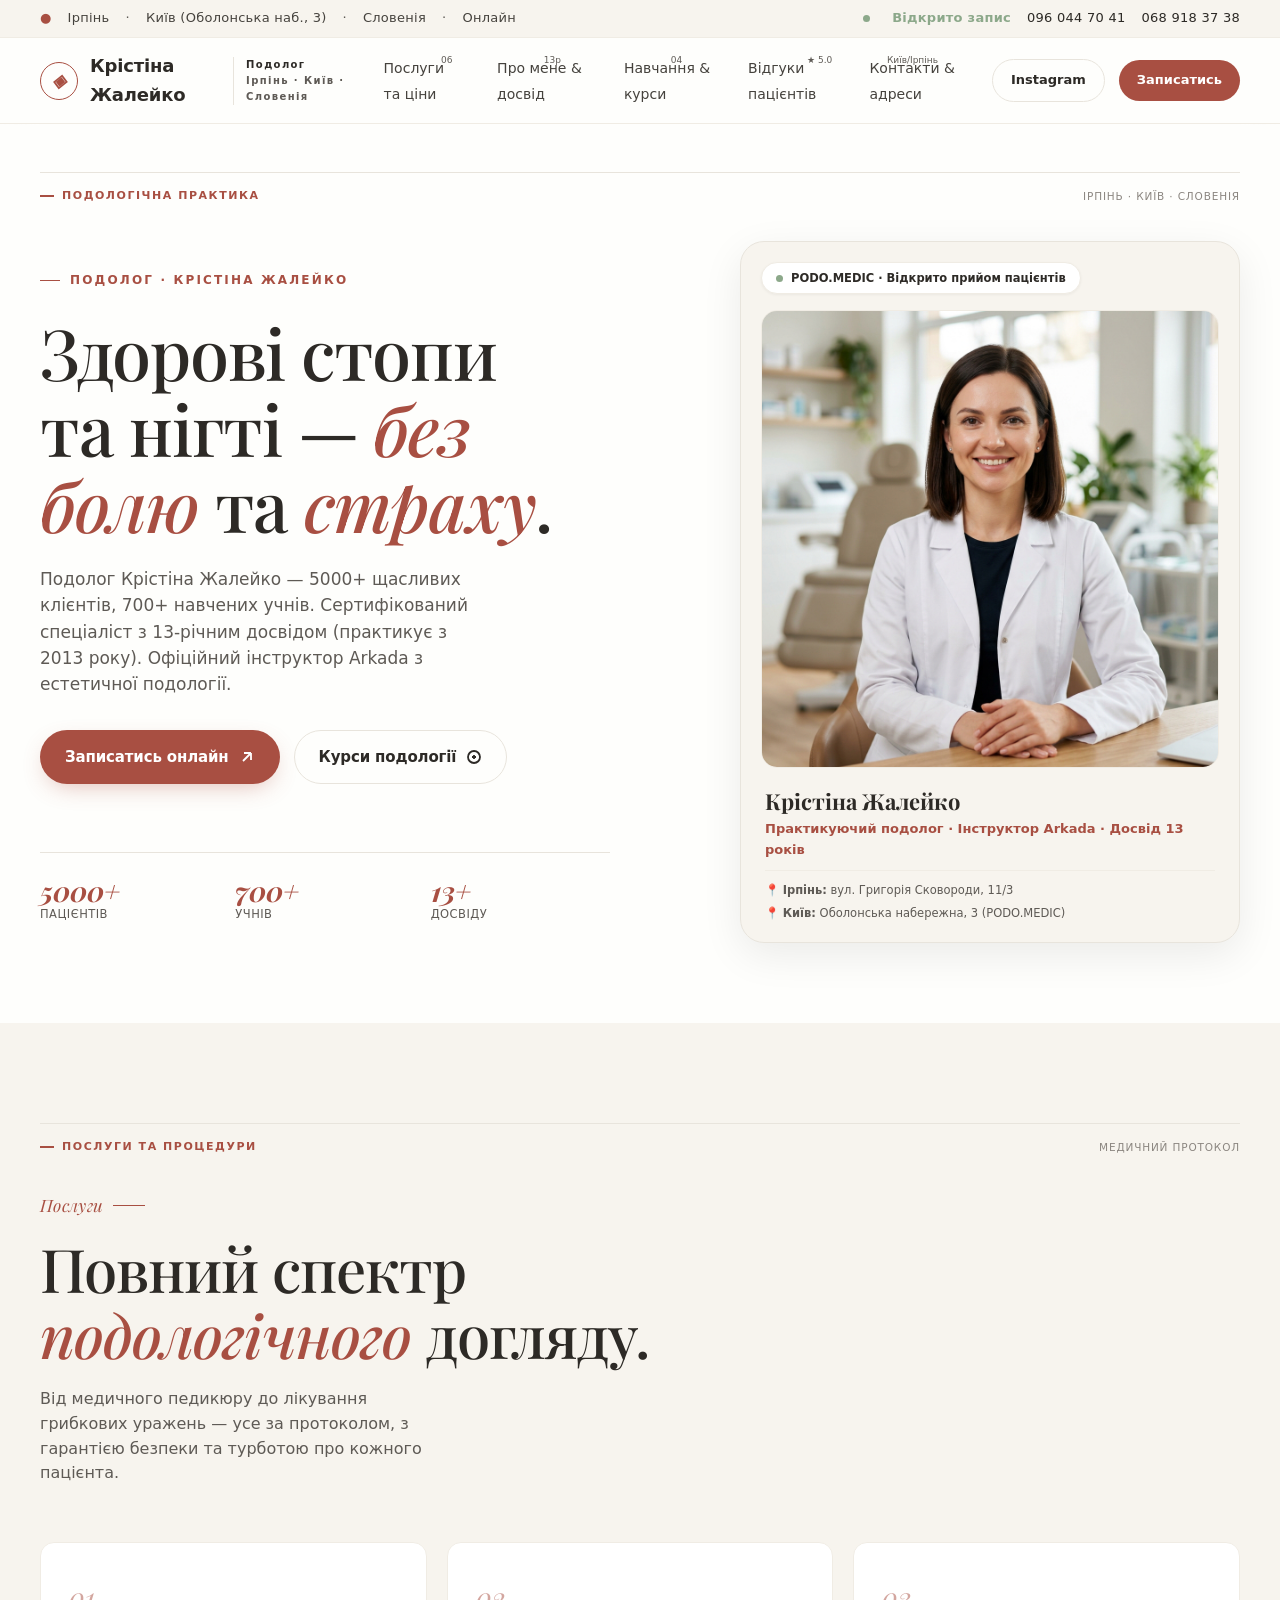
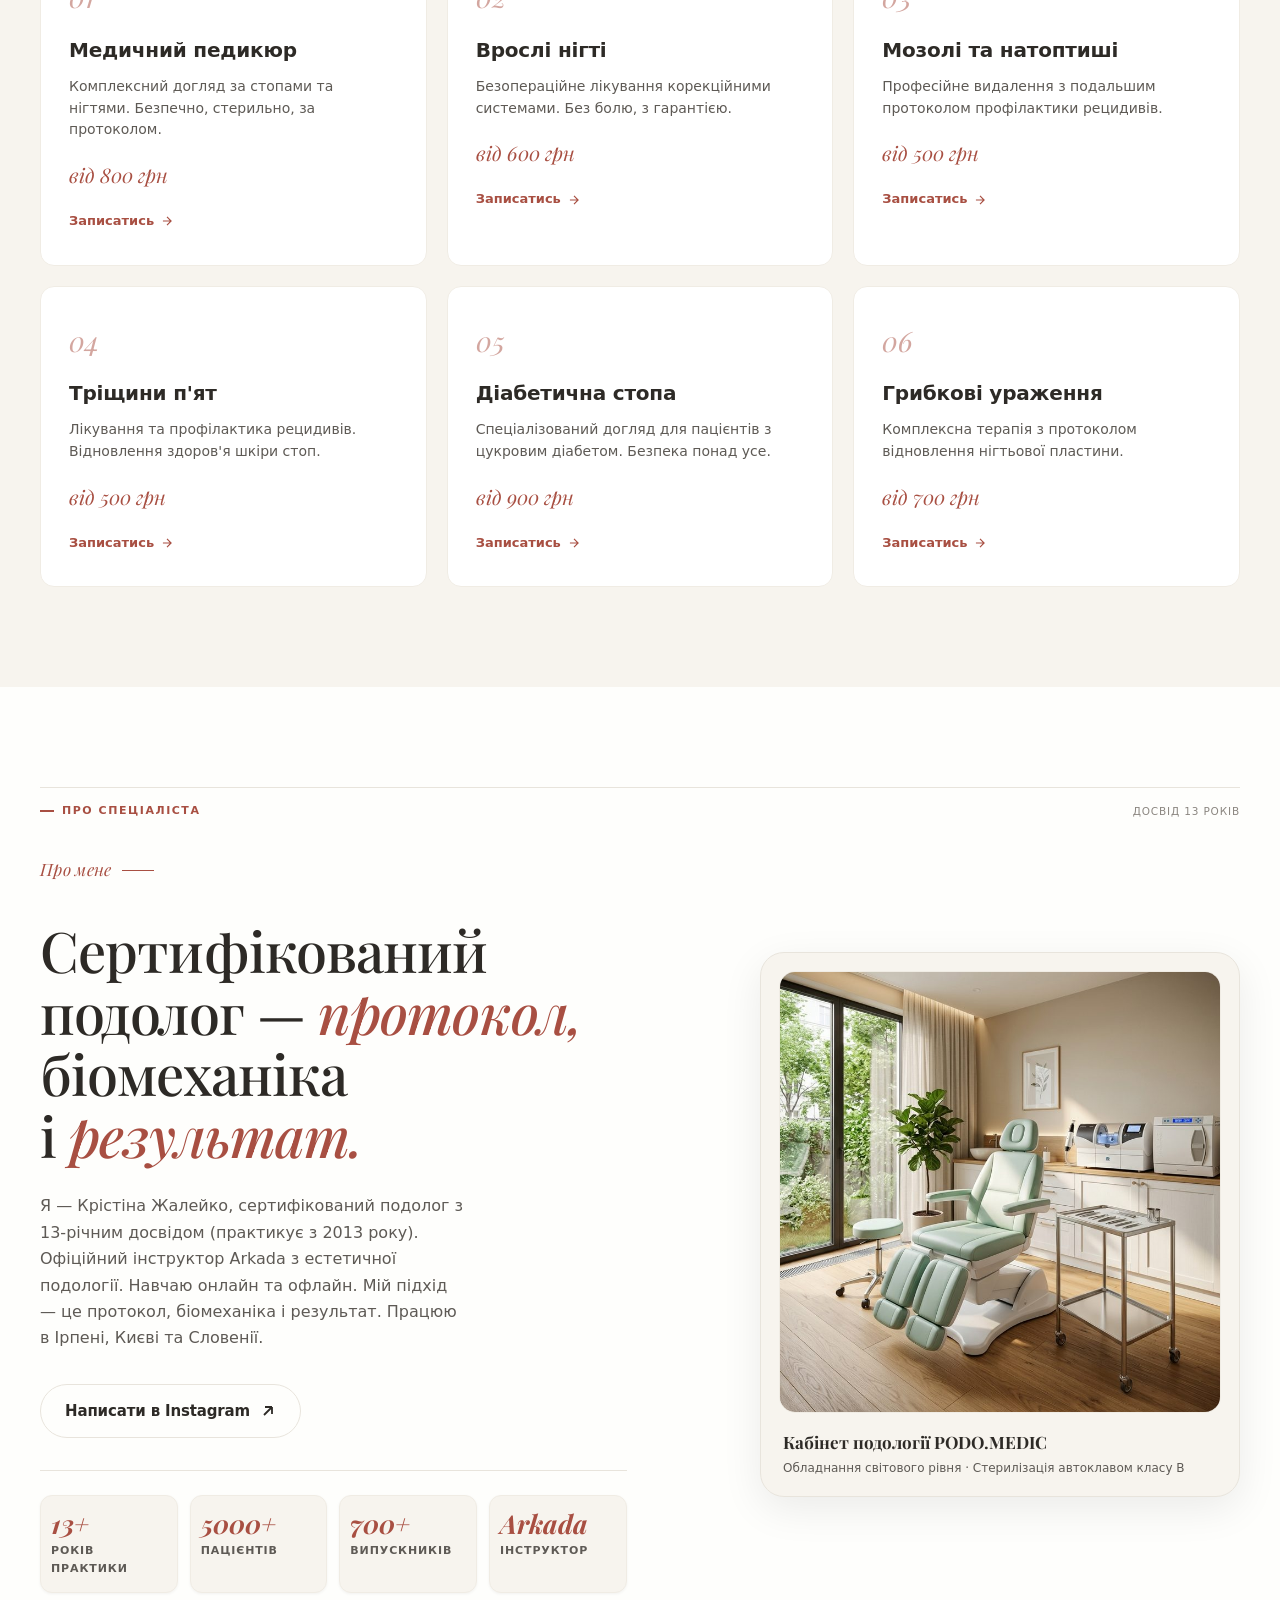
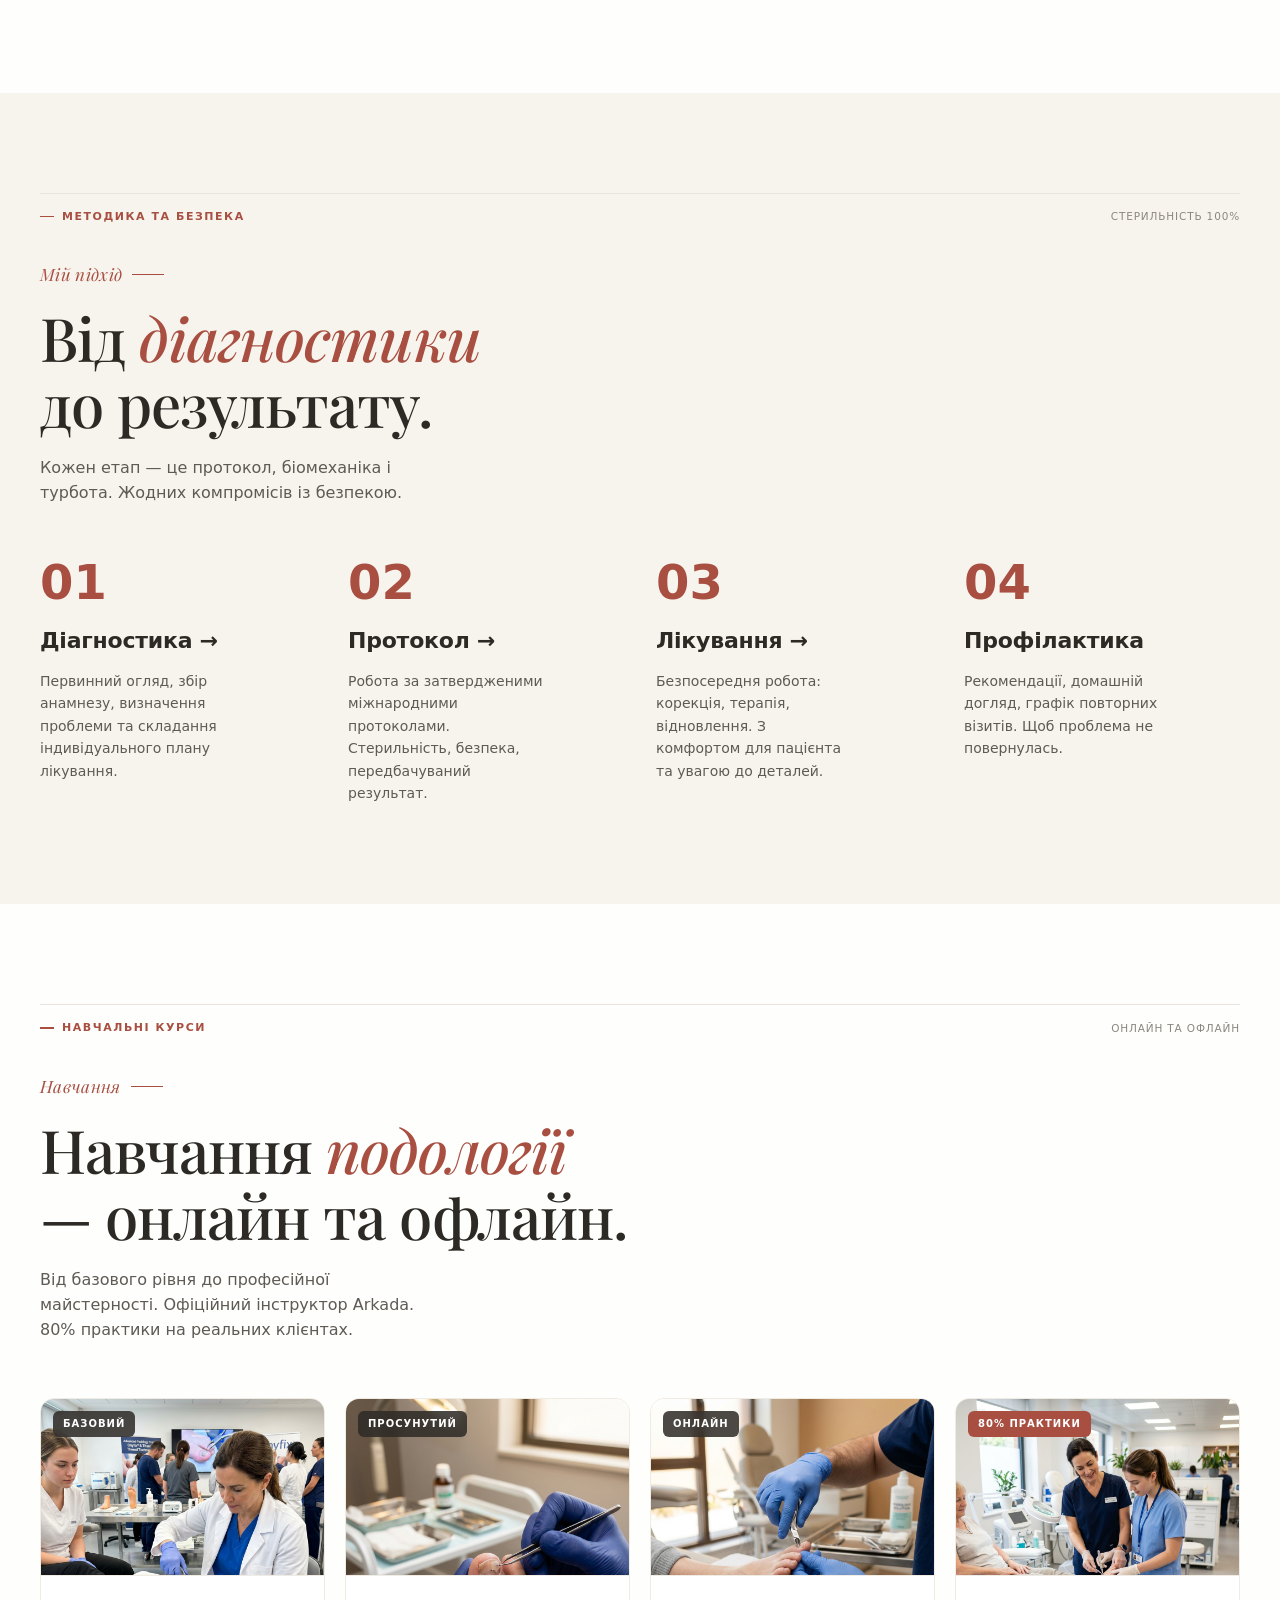
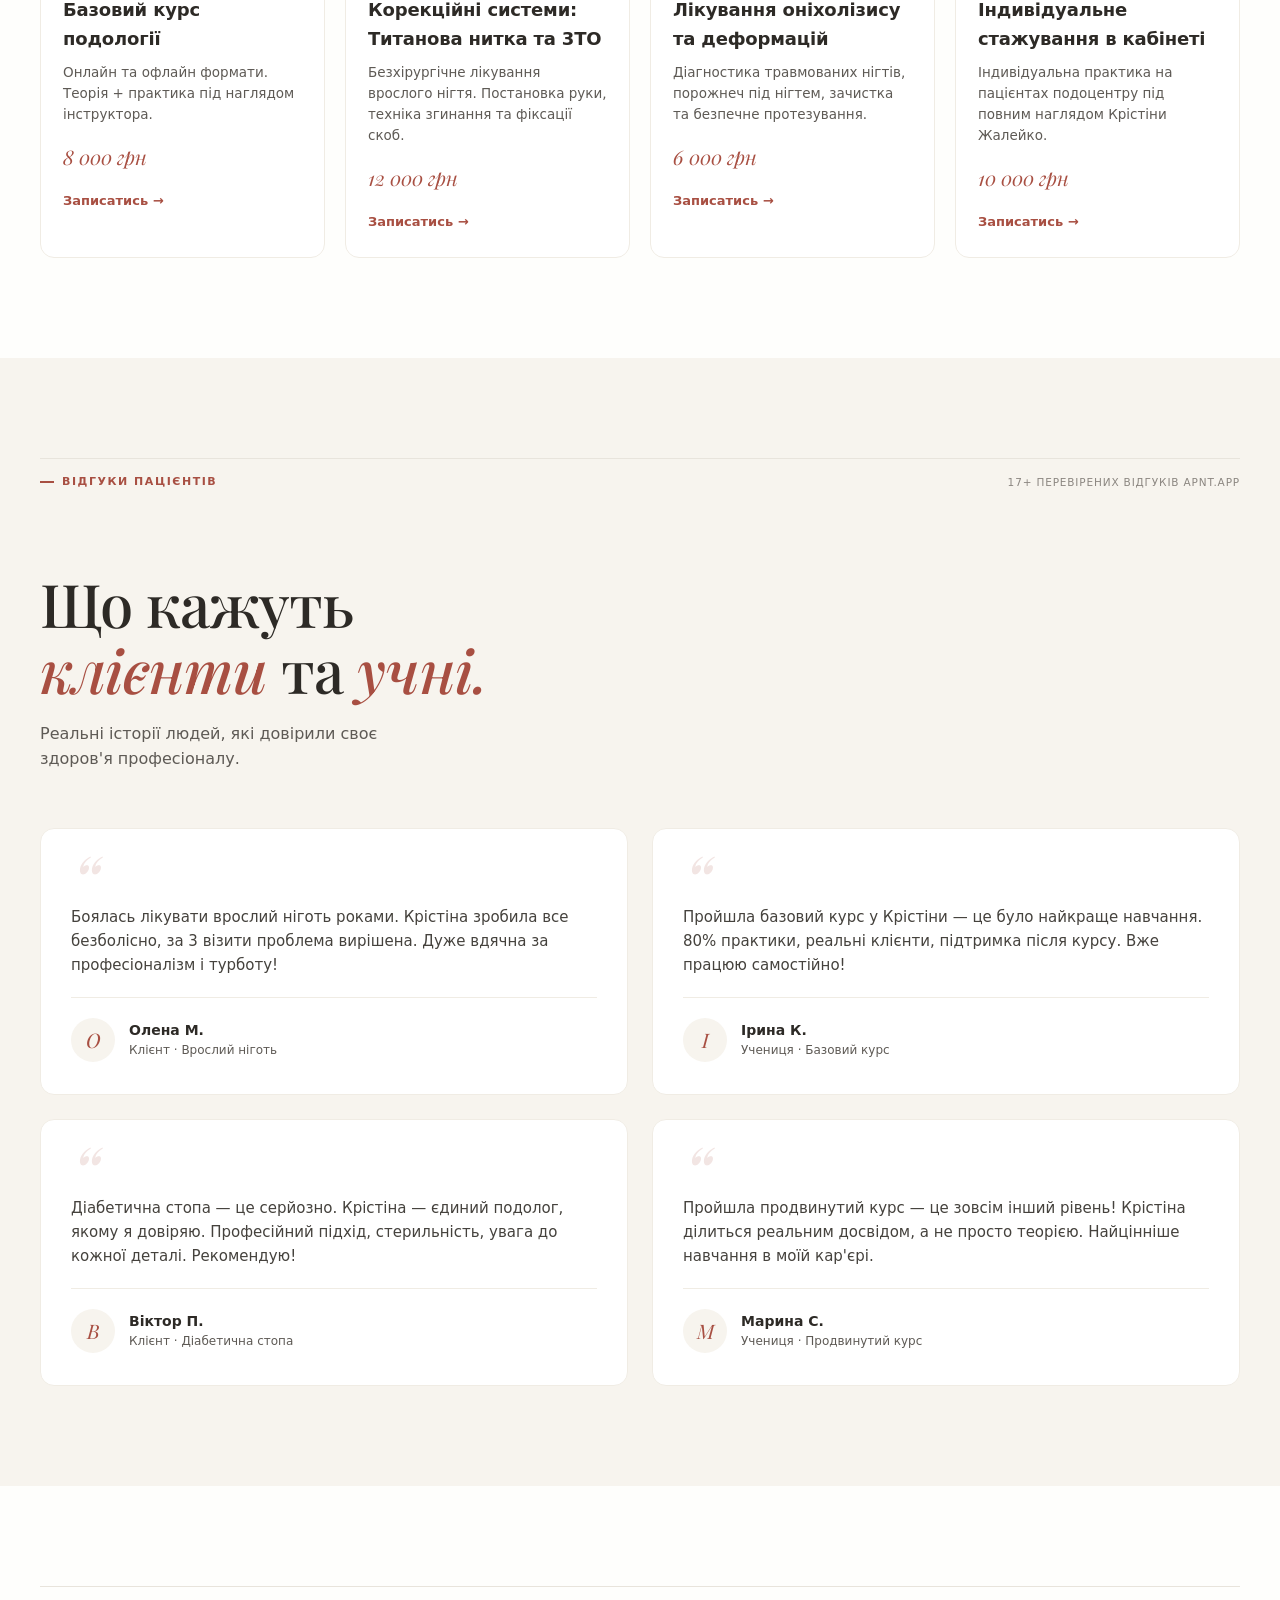
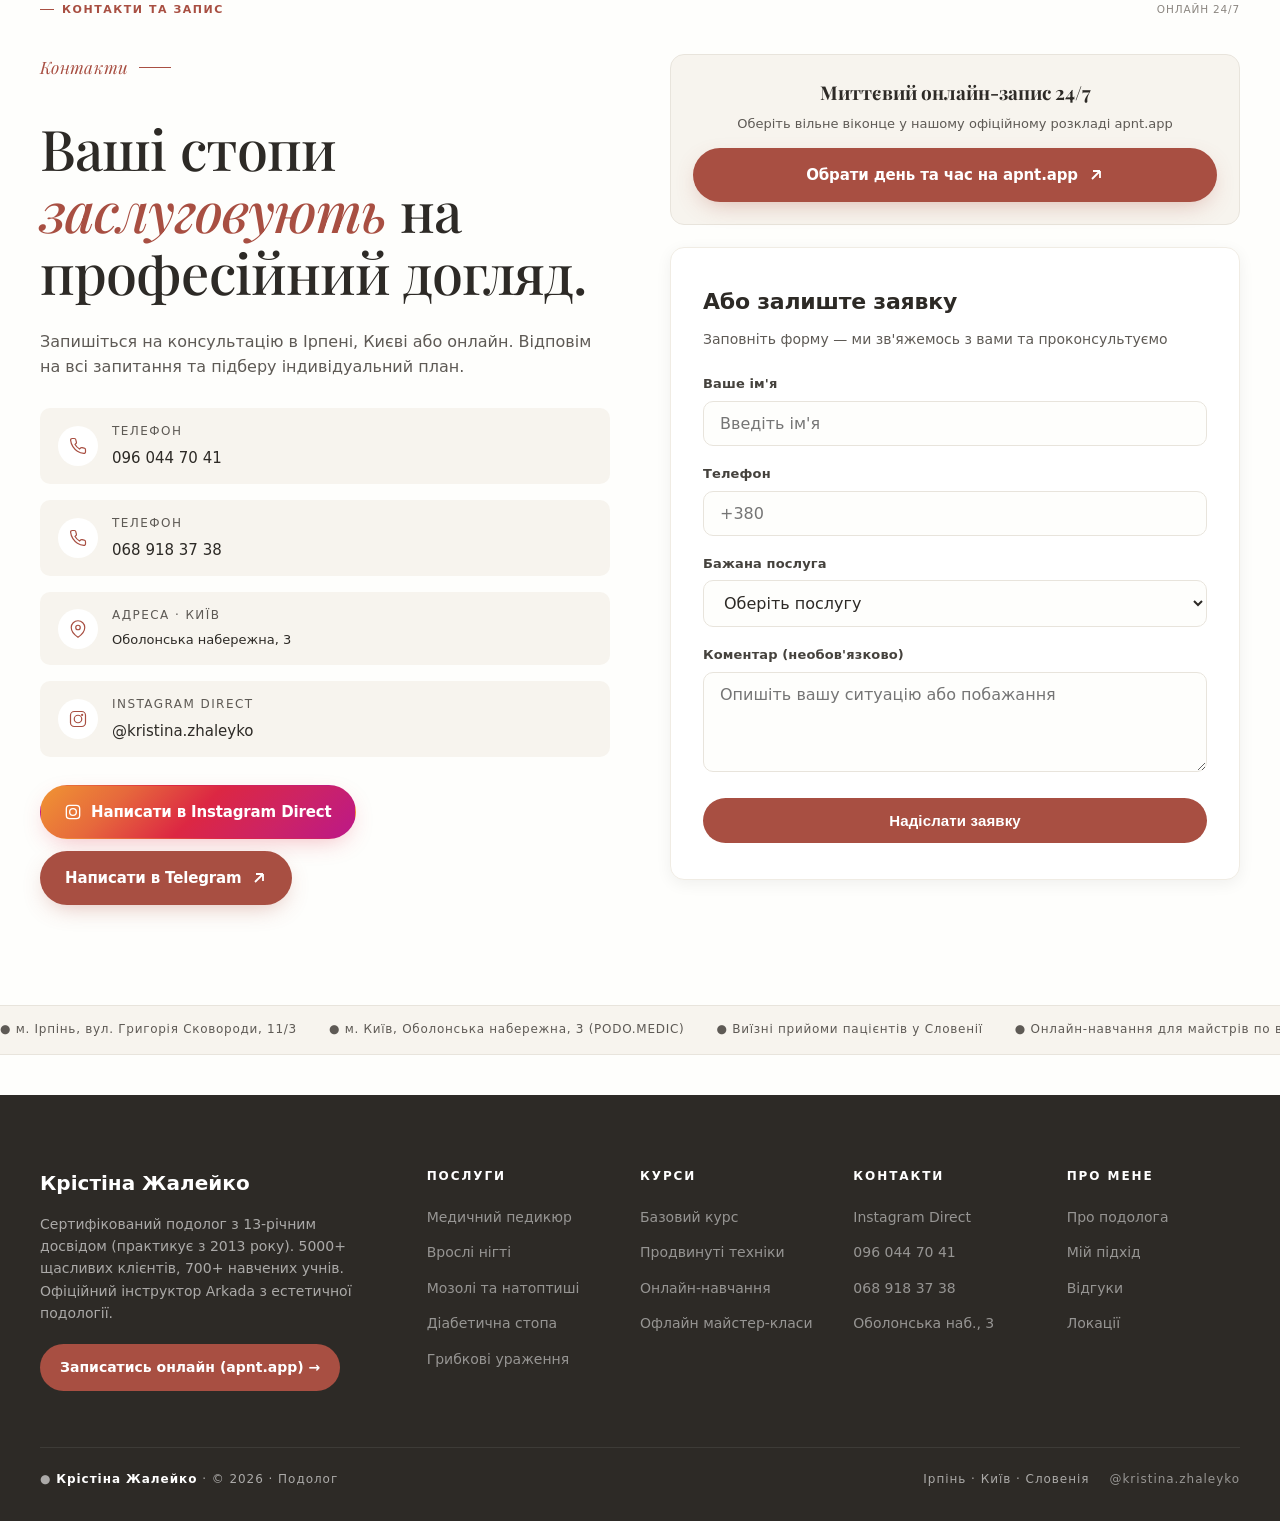
==== index.html @ eb758151 "fix: mobile hero visual hierarchy & full-screen opaque drawer menu" ====
<!doctype html>
<html lang="uk">
<head>
<meta charset="utf-8" />
<meta name="viewport" content="width=device-width, initial-scale=1" />
<title>Крістіна Жалейко — Подолог · Ірпінь · Київ · Словенія</title>
<meta name="description" content="Крістіна Жалейко — сертифікований подолог з 13-річним досвідом (практикує з 2013 року). 5000+ клієнтів, 700+ учнів. Медичний педикюр, лікування врослих нігтів, курси подології." />
<meta name="keywords" content="подолог Київ, подологія, медичний педикюр, лікування врослого нігтя, курси подології, Arkada, Крістіна Жалейко, Ірпінь">
<meta property="og:title" content="Крістіна Жалейко — Подолог · Ірпінь · Київ · Словенія">
<meta property="og:description" content="Сертифікований подолог з 13-річним досвідом (практикує з 2013 року). 5000+ клієнтів, 700+ учнів. Медичний педикюр, лікування, курси подології.">
<meta property="og:type" content="website">
<meta property="og:locale" content="uk_UA">
<meta property="og:site_name" content="Крістіна Жалейко — Подолог">
<meta name="twitter:card" content="summary_large_image">
<meta property="og:image" content="https://kristina-zhaleyko.com/og-image.jpg" />
<meta name="robots" content="index, follow" />
<link rel="canonical" href="https://kristina-zhaleyko.com" />
<link rel="icon" href="data:image/svg+xml,<svg xmlns='http://www.w3.org/2000/svg' viewBox='0 0 100 100'><text y='0.9em' font-size='90'>🦶</text></svg>" />
<meta name="theme-color" content="#fefefc" />
<link rel="preconnect" href="https://fonts.googleapis.com" />
<link rel="preconnect" href="https://fonts.gstatic.com" crossorigin />
<link href="https://fonts.googleapis.com/css2?family=Playfair+Display:ital,wght@0,500;0,600;1,400;1,500;1,600;1,700&display=swap" rel="stylesheet" />
<style>
:root {
  --bg:      #fefefc;
  --surface: #f7f4ee;
  --surface2:#fef9f5;
  --fg:      #2d2a26;
  --fg-soft: #45423d;
  --muted:   #5e5a55;
  --faint:   #8b8680;
  --border:  #e8e4dc;
  --border-light: #f0ece4;
  --accent:  #a84f42;
  --accent-hover: #8f3e33;
  --sage:    #8ca88a;
  --sage-light: #eaf3e8;
  --cream:   #faf7f2;
  --white:   #ffffff;
  --font-display: 'Playfair Display', Georgia, 'Times New Roman', serif;
  --font-body: -apple-system, BlinkMacSystemFont, 'Segoe UI', system-ui, sans-serif;
  --radius: 14px;
  --radius-sm: 10px;
  --radius-full: 999px;
  --shadow-sm: 0 1px 3px rgba(0,0,0,0.05);
  --shadow-md: 0 4px 16px rgba(0,0,0,0.06);
  --shadow-lg: 0 12px 40px rgba(0,0,0,0.08);
  --transition: 220ms cubic-bezier(0.23, 1, 0.32, 1);
}

* { box-sizing: border-box; margin: 0; padding: 0; }
html { scroll-behavior: smooth; scroll-padding-top: 80px; }

:focus-visible {
  outline: 2px solid var(--accent);
  outline-offset: 2px;
  border-radius: 2px;
}

.skip-link {
  position: absolute;
  top: -100%;
  left: 16px;
  z-index: 200;
  padding: 12px 20px;
  background: var(--fg);
  color: #fff;
  font-size: 14px;
  font-weight: 600;
  border-radius: var(--radius-sm);
  text-decoration: none;
  transition: top 220ms ease;
}
.skip-link:focus {
  top: 8px;
}

h1, h2, h3, h4 { text-wrap: balance; }
body {
  font-family: var(--font-body);
  font-size: 16px;
  line-height: 1.6;
  color: var(--fg);
  background: var(--bg);
  -webkit-font-smoothing: antialiased;
  -moz-osx-font-smoothing: grayscale;
  overflow-x: hidden;
}

.container {
  max-width: 1280px;
  padding: 0 40px;
  margin: 0 auto;
}

/* ---- TOP BAR ---- */
.topbar {
  background: var(--surface);
  border-bottom: 1px solid var(--border-light);
  font-size: 13px;
  color: var(--muted);
  padding: 8px 0;
  letter-spacing: 0.02em;
}
.topbar-inner {
  display: flex; justify-content: space-between; align-items: center; gap: 16px;
  flex-wrap: wrap;
}
.topbar-inner a { color: var(--muted); text-decoration: none; transition: color var(--transition); }
.topbar-inner a:hover { color: var(--accent); }
.topbar-locations { display: flex; gap: 16px; align-items: center; flex-wrap: wrap; }
.topbar-locations span.dot { color: var(--accent); font-weight: 600; }
.topbar-locations .city { font-weight: 500; color: var(--fg-soft); }
.topbar-right { display: flex; gap: 16px; align-items: center; }
.topbar-right .phone { color: var(--fg); font-weight: 500; }
.topbar-pulse {
  width: 7px; height: 7px; border-radius: 50%; background: var(--sage);
  display: inline-block; margin-right: 6px;
  animation: pulse 2s ease-in-out infinite;
}
@keyframes pulse {
  0%, 100% { opacity: 1; }
  50% { opacity: 0.4; }
}

/* ---- NAV ---- */
.nav {
  position: sticky; top: 0; z-index: 100;
  background: rgba(254,254,252,0.88);
  backdrop-filter: blur(16px);
  -webkit-backdrop-filter: blur(16px);
  border-bottom: 1px solid var(--border-light);
  padding: 14px 0;
  transition: transform 360ms cubic-bezier(0.22, 0.61, 0.36, 1),
              box-shadow var(--transition);
}
.nav.is-hidden { transform: translateY(-100%); }
.nav.is-scrolled { box-shadow: 0 2px 20px rgba(0,0,0,0.06); }
.nav-inner {
  display: flex; justify-content: space-between; align-items: center; gap: 24px;
}
.brand {
  display: inline-flex; align-items: center; gap: 12px;
  font-size: 18px; font-weight: 700; color: var(--fg);
  text-decoration: none; letter-spacing: -0.01em;
}
.brand-mark {
  width: 38px; height: 38px;
  display: inline-flex; align-items: center; justify-content: center;
  border: 1.5px solid var(--accent); border-radius: 50%;
  font-family: var(--font-display); font-style: italic;
  font-size: 18px; color: var(--accent); background: transparent;
  flex-shrink: 0;
}
.brand-meta {
  font-size: 10px; letter-spacing: 0.14em; color: var(--muted);
  border-left: 1px solid var(--border); padding-left: 12px; margin-left: 4px;
}
.brand-meta b {
  display: block; color: var(--fg);
}
.nav-links { display: flex; gap: 32px; list-style: none; align-items: center; }
.mobile-drawer-cta, .mobile-drawer-info { display: none; }
.nav-links a {
  color: var(--fg-soft); text-decoration: none;
  font-size: 14px; font-weight: 500;
  transition: color var(--transition);
  position: relative;
}
.nav-links a:hover { color: var(--accent); }
.nav-links a .count {
  position: absolute; top: -7px; right: -16px;
  font-size: 9px; color: var(--muted);
}
.nav-side { display: inline-flex; align-items: center; gap: 14px; }
.nav-cta {
  display: inline-flex; align-items: center; gap: 8px;
  padding: 10px 18px; border-radius: var(--radius-full);
  background: var(--accent); color: #fff;
  font-size: 13px; font-weight: 600; text-decoration: none;
  transition: background var(--transition), transform var(--transition);
  white-space: nowrap;
}
.nav-cta:hover { background: var(--accent-hover); transform: translateY(-1px); }
.nav-cta svg { width: 14px; height: 14px; }
.nav-ghost {
  background: transparent; color: var(--fg); border: 1px solid var(--border);
}
.nav-ghost:hover { background: var(--surface); color: var(--fg); }

/* ---- SECTION RULES ---- */
section { padding: 100px 0; position: relative; }
section.alt { background: var(--surface); }
.sec-label {
  display: inline-flex; align-items: center; gap: 10px;
  font-family: var(--font-display); font-style: italic;
  font-size: 17px; color: var(--accent);
  margin-bottom: 16px;
  letter-spacing: 0.02em;
}
.sec-label::after { content: ''; width: 32px; height: 1px; background: var(--accent); }
.sec-tag {
  display: flex; align-items: center; justify-content: space-between;
  flex-wrap: wrap; gap: 8px;
  border-top: 1px solid var(--border);
  padding-top: 14px; margin-bottom: 36px;
  font-size: 11px; letter-spacing: 0.14em; text-transform: uppercase;
  color: var(--muted); width: 100%;
}
.sec-tag .tag-title {
  display: inline-flex; align-items: center; gap: 8px;
  color: var(--accent); font-weight: 700;
}
.sec-tag .tag-title::before {
  content: ''; display: inline-block; width: 14px; height: 1.5px;
  background: var(--accent);
}
.sec-tag .tag-meta {
  color: var(--faint); font-size: 10.5px; letter-spacing: 0.08em;
}

/* ---- HERO ---- */
.hero {
  padding: 48px 0 80px;
  position: relative;
}
.hero-grid {
  display: grid;
  grid-template-columns: minmax(0, 1fr) minmax(0, 1fr);
  gap: 60px;
  align-items: center;
}
.hero-copy { }
.hero-copy .label {
  display: inline-flex; align-items: center; gap: 10px;
  font-size: 12px; font-weight: 600; letter-spacing: 0.18em;
  text-transform: uppercase; color: var(--accent);
  margin-bottom: 24px;
}
.hero-copy .label::before { content: ''; width: 20px; height: 1px; background: var(--accent); }
.hero-copy h1 {
  font-family: var(--font-display);
  font-size: clamp(40px, 5.5vw, 72px);
  font-weight: 500;
  line-height: 1.08;
  letter-spacing: -0.018em;
  margin-bottom: 24px;
  color: var(--fg);
}
.hero-copy h1 em {
  font-style: italic; color: var(--accent);
}
.hero-copy .lead {
  font-size: 17px; color: var(--muted);
  line-height: 1.55; margin-bottom: 32px; max-width: 40ch;
}
.hero-actions {
  display: inline-flex; align-items: center; gap: 14px; margin-bottom: 36px;
  flex-wrap: wrap;
}
.hero-stats {
  display: grid;
  grid-template-columns: repeat(3, 1fr);
  gap: 16px;
  margin-top: 32px;
  padding-top: 24px;
  border-top: 1px solid var(--border);
}
.hero-stats .stat {
  display: flex;
  flex-direction: column;
  gap: 2px;
}
.hero-stats .stat-num {
  font-family: var(--font-display);
  font-style: italic;
  font-size: 28px;
  color: var(--accent);
  line-height: 1;
  font-weight: 700;
}
.hero-stats .stat-lbl {
  font-size: 11.5px;
  color: var(--muted);
  line-height: 1.25;
  text-transform: uppercase;
  letter-spacing: 0.04em;
}
.hero-art {
  position: relative;
  width: 100%;
}
.hero-showcase {
  background: var(--surface);
  border: 1px solid var(--border);
  border-radius: 24px;
  padding: 20px;
  box-shadow: var(--shadow-lg);
  display: flex;
  flex-direction: column;
  gap: 16px;
  width: 100%;
  max-width: 500px;
  margin-left: auto;
}
.hero-showcase-badge {
  display: inline-flex;
  align-items: center;
  gap: 8px;
  background: #FFFFFF;
  border: 1px solid var(--border-light);
  padding: 6px 14px;
  border-radius: var(--radius-full);
  font-size: 11.5px;
  font-weight: 600;
  color: var(--fg);
  box-shadow: var(--shadow-sm);
  align-self: flex-start;
}
.hero-showcase-badge .pulse {
  width: 7px; height: 7px; border-radius: 50%; background: var(--sage);
  display: inline-block; animation: pulse 2s infinite;
}
.hero-photo-frame {
  width: 100%;
  aspect-ratio: 1 / 1;
  border-radius: 16px;
  overflow: hidden;
  background: #F5EFE6;
  border: 1px solid var(--border-light);
}
.hero-photo-frame img {
  width: 100%;
  height: 100%;
  object-fit: cover;
  object-position: center 20%;
  display: block;
  transition: transform 600ms ease;
}
.hero-showcase:hover .hero-photo-frame img {
  transform: scale(1.02);
}
.hero-showcase-footer {
  display: flex;
  flex-direction: column;
  gap: 4px;
  padding: 4px 4px 0;
}
.hero-showcase-footer .showcase-name {
  font-family: var(--font-display);
  font-size: 22px;
  font-weight: 700;
  color: var(--fg);
  line-height: 1.2;
}
.hero-showcase-footer .showcase-desc {
  font-size: 13px;
  color: var(--accent);
  font-weight: 600;
  margin-bottom: 6px;
}
.hero-showcase-footer .showcase-locations {
  display: flex;
  flex-direction: column;
  gap: 4px;
  font-size: 11.5px;
  color: var(--muted);
  border-top: 1px solid var(--border-light);
  padding-top: 10px;
}

/* ---- BUTTONS ---- */
.btn {
  display: inline-flex; align-items: center; gap: 10px;
  padding: 14px 24px; border-radius: var(--radius-full);
  font-size: 15px; font-weight: 600; text-decoration: none;
  letter-spacing: -0.01em;
  transition: background-color var(--transition), border-color var(--transition), transform 120ms ease, box-shadow var(--transition);
  cursor: pointer; border: 1px solid transparent;
  white-space: nowrap;
}
.btn:active { transform: scale(0.97); }
.btn svg { width: 16px; height: 16px; flex-shrink: 0; }
.btn-primary {
  background: var(--accent); color: #fff;
  box-shadow: 0 8px 24px -8px rgba(181,94,80,0.45);
}
.btn-primary:hover {
  background: var(--accent-hover); transform: translateY(-1px);
  box-shadow: 0 12px 32px -8px rgba(181,94,80,0.55);
}
.btn-ghost {
  background: transparent; color: var(--fg); border-color: var(--border);
}
.btn-ghost:hover { background: var(--surface); border-color: var(--muted); }
.btn-sage {
  background: var(--sage); color: #fff;
  box-shadow: 0 8px 24px -8px rgba(140,168,138,0.4);
}
.btn-sage:hover { background: #7d9a79; transform: translateY(-1px); }
.btn-insta {
  background: linear-gradient(135deg, #f09433 0%, #e6683c 25%, #dc2743 50%, #cc2366 75%, #bc1888 100%);
  color: #fff;
  box-shadow: 0 8px 24px -8px rgba(220,39,67,0.35);
}
.btn-insta:hover { transform: translateY(-1px); box-shadow: 0 12px 32px -8px rgba(220,39,67,0.45); }
.btn-outline {
  background: transparent; color: var(--accent); border-color: var(--accent);
}
.btn-outline:hover { background: var(--accent); color: #fff; }

/* ---- SECTION HEADER ---- */
.section-header { margin-bottom: 56px; }
.section-header h2 {
  font-family: var(--font-display);
  font-size: clamp(38px, 5vw, 60px);
  font-weight: 500;
  line-height: 1.1;
  letter-spacing: -0.016em;
  margin-bottom: 20px;
  max-width: 20ch;
}
.section-header h2 em { font-style: italic; color: var(--accent); }
.section-header .lead {
  font-size: 16px; color: var(--muted); max-width: 40ch; line-height: 1.55;
}

/* ---- SERVICES ---- */
.services-grid {
  display: grid;
  grid-template-columns: repeat(3, 1fr);
  gap: 20px;
}
.service-card {
  padding: 32px 28px;
  background: var(--white);
  border-radius: var(--radius);
  border: 1px solid var(--border-light);
  transition: all var(--transition);
  position: relative;
  overflow: hidden;
}
.service-card:hover {
  transform: translateY(-3px);
  box-shadow: var(--shadow-lg);
  border-color: transparent;
}
.service-card::before {
  content: ''; position: absolute;
  top: 0; left: 0; right: 0;
  height: 3px;
  background: var(--accent);
  transform: scaleX(0); transform-origin: left;
  transition: transform var(--transition);
}
.service-card:hover::before { transform: scaleX(1); }
.service-card .num {
  font-family: var(--font-display); font-style: italic;
  font-size: 28px; color: var(--accent); margin-bottom: 14px;
  opacity: 0.5;
}
.service-card h3 {
  font-size: 20px; font-weight: 700; margin-bottom: 10px;
  letter-spacing: -0.01em;
}
.service-card p {
  font-size: 14px; color: var(--muted); line-height: 1.55;
  margin-bottom: 18px;
}
.service-card .more {
  display: inline-flex; align-items: center; gap: 6px;
  font-size: 13px; font-weight: 600; color: var(--accent);
  text-decoration: none;
  transition: gap var(--transition);
}
.service-card:hover .more { gap: 10px; }
.service-card .more svg { width: 14px; height: 14px; }
.service-card .price {
  font-family: var(--font-display); font-style: italic;
  font-size: 20px; color: var(--accent); margin: 12px 0 16px;
  font-variant-numeric: tabular-nums;
}

/* ---- ABOUT ---- */
.about-grid {
  display: grid;
  grid-template-columns: 1.1fr 1fr;
  gap: 80px;
  align-items: center;
}
.about-copy h2 {
  font-family: var(--font-display);
  font-size: clamp(36px, 4.5vw, 56px);
  font-weight: 500;
  line-height: 1.1;
  letter-spacing: -0.016em;
  margin: 20px 0 28px;
}
.about-copy h2 em { font-style: italic; color: var(--accent); }
.about-copy .lead {
  font-size: 16px; color: var(--muted); line-height: 1.65;
  margin-bottom: 32px; max-width: 42ch;
}
.about-stats-grid {
  display: grid;
  grid-template-columns: repeat(4, 1fr);
  gap: 12px;
  margin-top: 32px;
  padding-top: 24px;
  border-top: 1px solid var(--border);
}
.stat-card {
  background: var(--surface);
  border: 1px solid var(--border-light);
  border-radius: 12px;
  padding: 14px 10px;
  display: flex;
  flex-direction: column;
  gap: 4px;
  box-shadow: var(--shadow-sm);
}
.stat-card .stat-val {
  font-family: var(--font-display);
  font-style: italic;
  font-size: 26px;
  color: var(--accent);
  line-height: 1.1;
  font-weight: 700;
}
.stat-card .stat-lbl {
  font-size: 11px;
  text-transform: uppercase;
  letter-spacing: 0.08em;
  color: var(--muted);
  font-weight: 600;
}
.about-art {
  position: relative;
  width: 100%;
}
.about-showcase {
  background: var(--surface);
  border: 1px solid var(--border);
  border-radius: 24px;
  padding: 18px;
  box-shadow: var(--shadow-lg);
  display: flex;
  flex-direction: column;
  gap: 14px;
  width: 100%;
  max-width: 480px;
  margin-left: auto;
}
.about-photo-frame {
  width: 100%;
  aspect-ratio: 1 / 1;
  border-radius: 16px;
  overflow: hidden;
  position: relative;
  border: 1px solid var(--border-light);
  background: #F5EFE6;
}
.about-photo-frame img {
  width: 100%;
  height: 100%;
  object-fit: cover;
  object-position: center center;
  display: block;
  transition: transform 600ms ease;
}
.about-showcase:hover .about-photo-frame img {
  transform: scale(1.02);
}
.about-experience-tag {
  position: absolute;
  bottom: 14px;
  right: 14px;
  background: rgba(45, 42, 38, 0.92);
  backdrop-filter: blur(8px);
  -webkit-backdrop-filter: blur(8px);
  border: 1px solid rgba(255, 255, 255, 0.2);
  color: #FFFFFF;
  padding: 8px 14px;
  border-radius: 12px;
  display: flex;
  align-items: center;
  gap: 8px;
  box-shadow: var(--shadow-md);
  z-index: 2;
}
.about-experience-tag .num {
  font-family: var(--font-display);
  font-size: 24px;
  font-weight: 700;
  color: #f0c4b8;
  line-height: 1;
}
.about-experience-tag .txt {
  font-size: 10.5px;
  text-transform: uppercase;
  letter-spacing: 0.08em;
  line-height: 1.15;
}
.about-photo-footer {
  display: flex;
  flex-direction: column;
  gap: 3px;
  padding: 2px 4px 0;
}
.about-photo-footer strong {
  font-family: var(--font-display);
  font-size: 17px;
  color: var(--fg);
}
.about-photo-footer span {
  font-size: 12px;
  color: var(--muted);
}

/* ---- METHOD ---- */
.method-grid {
  display: grid;
  grid-template-columns: repeat(4, 1fr);
  gap: 32px;
  position: relative;
}
.method-step { position: relative; }
.method-step .step-num {
  font-family: var(--font-display); font-style: italic;
  font-size: 72px; color: var(--accent); line-height: 0.85;
  margin-bottom: 20px; opacity: 0.4;
  display: inline-block; padding-right: 8px;
  position: relative; z-index: 1;
}
.method-grid::before {
  content: ''; position: absolute;
  top: 48px; left: 60px; right: 60px; height: 1px;
  background: var(--border); z-index: 0;
}
section.alt .method-grid::before { display: none; }
section.alt .method-step .step-num { opacity: 1; color: var(--accent); font-size: 48px; margin-bottom: 20px; font-style: normal; font-family: var(--font-body); font-weight: 700; }
.method-step h4 {
  font-size: 22px; font-weight: 700; margin-bottom: 12px;
  letter-spacing: -0.01em;
}
.method-step p {
  font-size: 14px; color: var(--muted); line-height: 1.6; max-width: 22ch;
}

/* ---- COURSES ---- */
.courses-grid {
  display: grid;
  grid-template-columns: repeat(4, 1fr);
  gap: 20px;
}
.course-card {
  background: var(--white);
  border-radius: var(--radius);
  overflow: hidden;
  border: 1px solid var(--border-light);
  transition: all var(--transition);
}
.course-card:hover {
  transform: translateY(-3px);
  box-shadow: var(--shadow-lg);
}
.course-card .img {
  aspect-ratio: 16 / 10;
  background: var(--surface);
  position: relative;
  overflow: hidden;
  border-bottom: 1px solid var(--border-light);
}
.course-card .img img {
  width: 100%; height: 100%; object-fit: cover; object-position: center;
  display: block; transition: transform 500ms ease;
}
.course-card:hover .img img {
  transform: scale(1.05);
}
.course-card .img .badge {
  position: absolute; top: 12px; left: 12px; z-index: 3;
  padding: 5px 10px; border-radius: 6px;
  background: rgba(45, 42, 38, 0.85);
  backdrop-filter: blur(6px);
  color: #fff;
  font-size: 10px; font-weight: 600; letter-spacing: 0.1em;
  text-transform: uppercase;
}
.course-card .img .practice-badge {
  background: var(--accent);
}
.course-card .body {
  padding: 20px 22px 24px;
}
.course-card h4 {
  font-size: 18px; font-weight: 700; margin-bottom: 8px;
  letter-spacing: -0.01em;
}
.course-card p {
  font-size: 13.5px; color: var(--muted); line-height: 1.55;
  margin-bottom: 16px;
}
.course-card .cta {
  font-size: 13px; font-weight: 600; color: var(--accent);
  text-decoration: none; display: inline-flex; align-items: center; gap: 6px;
}
.course-card .cta:hover { color: var(--accent-hover); }
.course-card .course-price {
  font-family: var(--font-display); font-style: italic;
  font-size: 20px; color: var(--accent); margin: 8px 0 14px;
  font-variant-numeric: tabular-nums;
}

/* ---- TESTIMONIALS ---- */
.testimonials-grid {
  display: grid;
  grid-template-columns: repeat(2, 1fr);
  gap: 24px;
}
.testimonial-card {
  background: var(--white);
  border-radius: var(--radius);
  padding: 32px 30px;
  border: 1px solid var(--border-light);
  position: relative;
}
.testimonial-card .quote-mark {
  font-family: var(--font-display); font-style: italic;
  font-size: 72px; color: var(--accent); opacity: 0.15;
  line-height: 0.5; margin-bottom: 8px;
}
.testimonial-card .text {
  font-size: 15px; color: var(--fg-soft); line-height: 1.6;
  margin-bottom: 20px;
}
.testimonial-card .author {
  display: flex; align-items: center; gap: 14px;
  padding-top: 20px; border-top: 1px solid var(--border-light);
}
.testimonial-card .author .avatar {
  width: 44px; height: 44px; border-radius: 50%;
  background: var(--surface);
  display: inline-flex; align-items: center; justify-content: center;
  font-family: var(--font-display); font-style: italic;
  font-size: 20px; color: var(--accent);
  flex-shrink: 0;
}
.testimonial-card .author .name {
  font-size: 14px; font-weight: 600;
}
.testimonial-card .author .name span {
  display: block; font-weight: 400; font-size: 12px; color: var(--muted);
}

/* ---- CONTACT / BOOKING ---- */
.contact-grid {
  display: grid;
  grid-template-columns: 1fr 1fr;
  gap: 60px;
  align-items: start;
}
.contact-info h2 {
  font-family: var(--font-display);
  font-size: clamp(36px, 4.5vw, 56px);
  font-weight: 500;
  line-height: 1.1;
  letter-spacing: -0.016em;
  margin: 20px 0 28px;
}
.contact-info h2 em { font-style: italic; color: var(--accent); }
.contact-details { display: grid; gap: 16px; margin: 28px 0; }
.contact-details .detail {
  display: flex; align-items: center; gap: 14px;
  padding: 14px 18px; background: var(--surface);
  border-radius: var(--radius-sm);
  text-decoration: none; color: var(--fg);
  transition: background var(--transition);
}
.contact-details .detail:hover { background: var(--sage-light); }
.contact-details .detail .icon {
  width: 40px; height: 40px; border-radius: 50%;
  background: var(--white); display: inline-flex; align-items: center; justify-content: center;
  flex-shrink: 0; color: var(--accent);
}
.contact-details .detail .icon svg { width: 18px; height: 18px; }
.contact-details .detail .info {
  display: flex; flex-direction: column; gap: 5px;
}
.contact-details .detail .info .lbl {
  font-size: 12px; text-transform: uppercase; letter-spacing: 0.12em; color: var(--muted);
}
.contact-details .detail .info .val {
  font-size: 15px; font-weight: 500;
}
.contact-details .detail .info .val.small { font-size: 13px; }
.instagram-buttons {
  display: flex; gap: 12px; margin-top: 20px; flex-wrap: wrap;
}

/* ---- BOOKING FORM ---- */
.booking-form {
  background: var(--white);
  border-radius: var(--radius);
  padding: 36px 32px;
  border: 1px solid var(--border-light);
  box-shadow: var(--shadow-md);
}
.booking-form h3 {
  font-size: 22px; font-weight: 700; margin-bottom: 8px;
  letter-spacing: -0.01em;
}
.booking-form .subtitle {
  font-size: 14px; color: var(--muted); margin-bottom: 24px;
}
.form-group { margin-bottom: 18px; }
.form-group label {
  display: block; font-size: 13px; font-weight: 600; color: var(--fg-soft);
  margin-bottom: 6px; letter-spacing: 0.01em;
}
.form-group input,
.form-group select,
.form-group textarea {
  width: 100%; padding: 12px 16px;
  border: 1px solid var(--border); border-radius: var(--radius-sm);
  font-family: var(--font-body); font-size: 16px; color: var(--fg);
  background: var(--bg);
  transition: border-color var(--transition), box-shadow var(--transition);
  outline: none;
}
.form-group input:focus,
.form-group select:focus,
.form-group textarea:focus {
  border-color: var(--accent);
  box-shadow: 0 0 0 3px rgba(181,94,80,0.12);
}
.form-group textarea { resize: vertical; min-height: 100px; }
.hp-field { position: absolute; left: -9999px; opacity: 0; height: 0; overflow: hidden; }
.form-submit {
  width: 100%; padding: 14px; border: none;
  border-radius: var(--radius-full);
  background: var(--accent); color: #fff;
  font-size: 15px; font-weight: 700; cursor: pointer;
  transition: background var(--transition);
  letter-spacing: 0.01em;
}
.form-submit:hover { background: var(--accent-hover); }
.form-submit:disabled { opacity: 0.7; cursor: not-allowed; }
.form-success {
  display: none; padding: 0; margin-top: 16px;
}
.form-success.visible { display: block; }
.form-success-preview {
  background: var(--surface); padding: 18px 20px; border-radius: var(--radius-sm);
  border: 1px solid var(--border); font-size: 13px; color: var(--fg-soft);
  white-space: pre-wrap; line-height: 1.65; font-family: var(--font-body);
  margin-bottom: 14px; max-height: 200px; overflow-y: auto;
}
.form-success-actions {
  display: flex; gap: 10px; flex-wrap: wrap;
}
.form-success-actions .btn { flex: 1; min-width: 140px; justify-content: center; }
.form-success-actions .copied { background: var(--sage) !important; color: #fff !important; border-color: var(--sage) !important; }

/* ---- FOOTER ---- */
footer {
  background: var(--fg);
  color: rgba(255,255,255,0.6);
  padding: 72px 0 32px;
  margin-top: 40px;
}
.foot-grid {
  display: grid;
  grid-template-columns: 2fr 1fr 1fr 1fr 1fr;
  gap: 40px;
  margin-bottom: 56px;
}
.foot-brand .brand-name {
  font-size: 20px; font-weight: 700; color: #fff;
  margin-bottom: 14px;
}
.foot-brand p {
  font-size: 14px; line-height: 1.6; max-width: 36ch;
  margin-bottom: 20px;
}
.foot-brand .foot-cta {
  display: inline-flex; align-items: center; gap: 10px;
  padding: 12px 20px; border-radius: var(--radius-full);
  background: var(--accent); color: #fff;
  font-size: 14px; font-weight: 600; text-decoration: none;
  transition: background var(--transition);
}
.foot-brand .foot-cta:hover { background: var(--accent-hover); }
.foot-col h5 {
  font-size: 12px; text-transform: uppercase; letter-spacing: 0.16em;
  color: #fff; margin-bottom: 18px; font-weight: 600;
}
.foot-col ul { list-style: none; }
.foot-col li { margin-bottom: 10px; }
.foot-col a {
  font-size: 14px; color: rgba(255,255,255,0.5); text-decoration: none;
  transition: color var(--transition);
}
.foot-col a:hover { color: var(--accent); }
.foot-bottom {
  border-top: 1px solid rgba(255,255,255,0.08);
  padding-top: 22px;
  display: flex; justify-content: space-between; align-items: center;
  font-size: 12px; letter-spacing: 0.08em;
  flex-wrap: wrap; gap: 12px;
}
.foot-bottom .right { display: flex; gap: 20px; align-items: center; flex-wrap: wrap; }
.foot-bottom .right a { color: rgba(255,255,255,0.5); text-decoration: none; }
.foot-bottom .right a:hover { color: var(--accent); }


@keyframes marquee {
  from { transform: translateX(0); }
  to { transform: translateX(-50%); }
}

/* ---- SCROLL REVEAL ---- */
.hero [data-reveal] {
  opacity: 1 !important;
  translate: 0 0 !important;
}

[data-reveal] {
  opacity: 0;
  translate: 0 28px;
  transition:
    opacity 800ms cubic-bezier(0.22, 1, 0.36, 1) var(--reveal-delay, 0ms),
    translate 800ms cubic-bezier(0.22, 1, 0.36, 1) var(--reveal-delay, 0ms);
  will-change: opacity, translate;
}
[data-reveal][data-revealed='true'] { opacity: 1; translate: 0 0; }

/* stagger */
.hero-copy > [data-reveal]:nth-of-type(1) { --reveal-delay: 0ms; }
.hero-copy > [data-reveal]:nth-of-type(2) { --reveal-delay: 80ms; }
.hero-copy > [data-reveal]:nth-of-type(3) { --reveal-delay: 160ms; }
.hero-copy > [data-reveal]:nth-of-type(4) { --reveal-delay: 240ms; }
.hero-copy > [data-reveal]:nth-of-type(5) { --reveal-delay: 320ms; }

.services-grid > .service-card[data-reveal]:nth-child(1) { --reveal-delay: 0ms; }
.services-grid > .service-card[data-reveal]:nth-child(2) { --reveal-delay: 80ms; }
.services-grid > .service-card[data-reveal]:nth-child(3) { --reveal-delay: 160ms; }
.services-grid > .service-card[data-reveal]:nth-child(4) { --reveal-delay: 240ms; }
.services-grid > .service-card[data-reveal]:nth-child(5) { --reveal-delay: 320ms; }
.services-grid > .service-card[data-reveal]:nth-child(6) { --reveal-delay: 400ms; }

.method-grid > .method-step[data-reveal]:nth-child(1) { --reveal-delay: 0ms; }
.method-grid > .method-step[data-reveal]:nth-child(2) { --reveal-delay: 100ms; }
.method-grid > .method-step[data-reveal]:nth-child(3) { --reveal-delay: 200ms; }
.method-grid > .method-step[data-reveal]:nth-child(4) { --reveal-delay: 300ms; }

.courses-grid > .course-card[data-reveal]:nth-child(1) { --reveal-delay: 0ms; }
.courses-grid > .course-card[data-reveal]:nth-child(2) { --reveal-delay: 80ms; }
.courses-grid > .course-card[data-reveal]:nth-child(3) { --reveal-delay: 160ms; }
.courses-grid > .course-card[data-reveal]:nth-child(4) { --reveal-delay: 240ms; }

.testimonials-grid > .testimonial-card[data-reveal]:nth-child(1) { --reveal-delay: 0ms; }
.testimonials-grid > .testimonial-card[data-reveal]:nth-child(2) { --reveal-delay: 100ms; }
.testimonials-grid > .testimonial-card[data-reveal]:nth-child(3) { --reveal-delay: 200ms; }
.testimonials-grid > .testimonial-card[data-reveal]:nth-child(4) { --reveal-delay: 300ms; }

@media (prefers-reduced-motion: reduce) {
  [data-reveal] { opacity: 1 !important; translate: 0 0 !important; transition: none !important; }
  .nav { transition: none !important; }
}

/* ---- HAMBURGER ---- */
.nav-toggle {
  display: none;
  background: none; border: none; cursor: pointer;
  width: 44px; height: 44px; /* WCAG 44x44 target */
  position: relative; z-index: 200;
  padding: 10px 8px;
  flex-shrink: 0;
}
.nav-toggle span {
  display: block; width: 28px; height: 2px;
  background: var(--fg); border-radius: 2px;
  position: absolute; left: 8px;
  transition: all 300ms cubic-bezier(0.23, 1, 0.32, 1);
}
.nav-toggle span:nth-child(1) { top: 13px; }
.nav-toggle span:nth-child(2) { top: 21px; }
.nav-toggle span:nth-child(3) { top: 29px; }
.nav-toggle.is-open span:nth-child(1) { top: 21px; transform: rotate(45deg); }
.nav-toggle.is-open span:nth-child(2) { opacity: 0; }
.nav-toggle.is-open span:nth-child(3) { top: 21px; transform: rotate(-45deg); }

/* ---- RESPONSIVE ---- */
@media (max-width: 1180px) {
  .method-grid { grid-template-columns: repeat(2, 1fr); gap: 32px; }
  .method-grid::before { display: none; }
  .services-grid { grid-template-columns: repeat(2, 1fr); }
  .courses-grid { grid-template-columns: repeat(2, 1fr); }
  .foot-grid { grid-template-columns: 2fr 1fr 1fr; }
  .foot-grid .foot-col:nth-child(4),
  .foot-grid .foot-col:nth-child(5) { display: none; }
}
body.menu-open {
  overflow: hidden !important;
  touch-action: none;
}
body.menu-open .nav {
  backdrop-filter: none !important;
  -webkit-backdrop-filter: none !important;
  transform: none !important;
}

@media (max-width: 960px) {
  .nav-side { display: none; }
  .nav-toggle {
    display: flex;
    flex-direction: column;
    justify-content: center;
    align-items: center;
    width: 44px; height: 44px;
    background: var(--surface);
    border: 1px solid var(--border);
    border-radius: 12px;
    cursor: pointer;
    position: relative;
    z-index: 200;
  }
  .nav-toggle.is-open {
    position: fixed;
    top: 12px;
    right: 16px;
    z-index: 100000;
    background: #FFFFFF;
    border-color: var(--border);
    box-shadow: 0 4px 20px rgba(0,0,0,0.15);
  }
  
  /* Solid, opaque, full-screen mobile menu drawer */
  .nav-links {
    display: none;
    position: fixed !important;
    top: 0 !important;
    left: 0 !important;
    right: 0 !important;
    bottom: 0 !important;
    width: 100vw !important;
    width: 100dvw !important;
    height: 100vh !important;
    height: 100dvh !important;
    background: #FEFEFC !important; /* 100% solid, non-transparent */
    backdrop-filter: none !important;
    -webkit-backdrop-filter: none !important;
    z-index: 99999 !important;
    overflow-y: auto !important;
    -webkit-overflow-scrolling: touch;
    flex-direction: column !important;
    align-items: stretch !important;
    justify-content: flex-start !important;
    padding: 76px 20px 36px !important;
    gap: 0 !important;
    box-shadow: 0 10px 40px rgba(0,0,0,0.2) !important;
  }
  .nav-links.is-open {
    display: flex !important;
  }
  .nav-links li {
    width: 100%;
    list-style: none;
    border-bottom: 1px solid var(--border-light);
  }
  .nav-links li a {
    display: flex;
    align-items: center;
    justify-content: space-between;
    padding: 15px 4px;
    font-size: 18px;
    font-weight: 600;
    color: var(--fg);
    text-decoration: none;
    transition: color 150ms ease;
  }
  .nav-links li a:active,
  .nav-links li a:hover {
    color: var(--accent);
  }
  .nav-links li a .count {
    position: static;
    font-size: 11px;
    color: var(--accent);
    font-weight: 700;
    font-family: var(--font-display);
    font-style: italic;
    background: var(--surface);
    padding: 3px 8px;
    border-radius: 999px;
  }
  .nav-links .mobile-drawer-cta {
    border-bottom: none;
    margin-top: 20px;
    display: flex;
    flex-direction: column;
    gap: 10px;
  }
  .nav-links .mobile-drawer-cta .btn {
    width: 100%;
    padding: 14px 18px;
    font-size: 15px;
    justify-content: center;
    text-align: center;
  }
  .nav-links .mobile-drawer-info {
    margin-top: 18px;
    padding-top: 16px;
    border-top: 1px solid var(--border-light);
    display: flex;
    flex-direction: column;
    gap: 6px;
    font-size: 12.5px;
    color: var(--muted);
  }
  .nav-links .mobile-drawer-info a {
    color: var(--fg);
    font-weight: 600;
    text-decoration: none;
  }

  .hero-grid, .about-grid, .contact-grid {
    grid-template-columns: 1fr; gap: 32px;
  }
  .brand-meta { display: none !important; }
}

@media (max-width: 780px) {
  .hero-showcase, .about-showcase { max-width: 100%; margin: 0 auto; }
  .about-stats-grid { grid-template-columns: 1fr 1fr; gap: 10px; }
  .stat-card { padding: 12px 10px; }
  .stat-card .stat-val { font-size: 22px; }
  .container { padding: 0 16px; }

  .hero-photo-overlay { padding: 20px 16px 14px; }
  .hero-photo-overlay .ov-title { font-size: 17px; line-height: 1.25; }
  .hero-photo-overlay .ov-subtitle { font-size: 11.5px; }
  .hero-photo-overlay .ov-locs { font-size: 10px; }

  .btn { white-space: normal; text-align: center; }
  .instagram-buttons { flex-direction: column; }
  .instagram-buttons .btn { width: 100%; justify-content: center; }

  .topbar { padding: 6px 0; font-size: 11px; }
  .topbar-street { display: none; }
  .topbar-inner {
    flex-direction: column;
    align-items: center;
    justify-content: center;
    gap: 3px;
    text-align: center;
  }
  .topbar-locations { font-size: 10.5px; gap: 4px 8px; flex-wrap: wrap; justify-content: center; }
  .topbar-locations span.dot { display: none; }
  .topbar-right { font-size: 11px; gap: 6px; justify-content: center; }
  .topbar-right .phone:nth-of-type(2) { display: none; }
  .sec-tag { margin-bottom: 20px; font-size: 10px; letter-spacing: 0.08em; }
  .sec-tag .tag-meta { font-size: 9.5px; letter-spacing: 0.04em; }

  /* HERO MOBILE REDESIGN */
  .hero { padding: 14px 0 32px; }
  .hero .sec-tag { display: none; } /* Hide duplicate eyebrow */
  .hero-grid {
    display: flex;
    flex-direction: column;
    gap: 0;
  }
  .hero-copy {
    display: contents; /* Allows children to be interleaved with hero-art */
  }
  .hero-copy .label {
    order: 1;
    display: inline-flex;
    align-items: center;
    gap: 6px;
    background: var(--surface);
    border: 1px solid var(--border-light);
    padding: 5px 12px;
    border-radius: 999px;
    font-size: 11px;
    font-weight: 600;
    letter-spacing: 0.06em;
    color: var(--accent);
    text-transform: uppercase;
    margin-bottom: 12px;
    align-self: flex-start;
  }
  .hero-copy .label::before {
    content: '●';
    width: auto;
    height: auto;
    background: none;
    font-size: 8px;
    color: var(--accent);
  }
  .hero-copy h1 {
    order: 2;
    font-size: clamp(27px, 8vw, 36px);
    line-height: 1.12;
    letter-spacing: -0.018em;
    margin-bottom: 14px;
    word-break: normal;
    overflow-wrap: break-word;
  }
  .hero-art {
    order: 3;
    margin: 4px 0 18px;
    width: 100%;
  }
  .hero-showcase {
    max-width: 100%;
    padding: 12px;
    border-radius: 18px;
    gap: 10px;
    box-shadow: 0 6px 24px rgba(0,0,0,0.07);
  }
  .hero-showcase-badge {
    padding: 4px 10px;
    font-size: 10.5px;
  }
  .hero-photo-frame {
    aspect-ratio: 1 / 1;
    border-radius: 12px;
  }
  .hero-showcase-footer {
    padding: 2px 2px 0;
    gap: 2px;
  }
  .hero-showcase-footer .showcase-name {
    font-size: 18px;
  }
  .hero-showcase-footer .showcase-desc {
    font-size: 11.5px;
    margin-bottom: 4px;
  }
  .hero-showcase-footer .showcase-locations {
    font-size: 10.5px;
    gap: 2px;
    padding-top: 6px;
  }
  .hero-copy .lead {
    order: 4;
    font-size: 14.5px;
    line-height: 1.55;
    color: var(--fg-soft);
    margin-bottom: 16px;
  }
  .hero-actions {
    order: 5;
    flex-direction: column;
    gap: 10px;
    margin-bottom: 18px;
  }
  .hero-actions .btn {
    width: 100%;
    justify-content: center;
    padding: 14px 20px;
    font-size: 15px;
  }
  .hero-stats {
    order: 6;
    display: grid;
    grid-template-columns: repeat(3, 1fr);
    gap: 6px;
    margin-top: 0;
    padding: 12px 10px;
    background: var(--surface);
    border: 1px solid var(--border-light);
    border-radius: 12px;
  }
  .hero-stats .stat {
    text-align: center;
    align-items: center;
    gap: 2px;
  }
  .hero-stats .stat-num {
    font-size: clamp(20px, 6vw, 24px);
    font-weight: 700;
  }
  .hero-stats .stat-lbl {
    font-size: 9.5px;
    line-height: 1.15;
    letter-spacing: 0.03em;
  }
  .hero-stats .stat:last-child {
    grid-column: span 1;
  }
  .about-experience-tag {
    bottom: 10px;
    right: 10px;
    padding: 6px 12px;
  }
  .about-experience-tag .num {
    font-size: 20px;
  }

  .about-stats {
    display: grid;
    grid-template-columns: 1fr 1fr;
    gap: 16px;
    margin-top: 24px;
    padding-top: 20px;
  }

  .section-header h2 { font-size: 28px; }
  .services-grid, .courses-grid, .testimonials-grid, .method-grid {
    grid-template-columns: 1fr;
    gap: 16px;
  }

  section { padding: 48px 0; }
  .foot-grid { grid-template-columns: 1fr; gap: 28px; }
}
</style>
</head>
<body>
<a href="#main" class="skip-link">Перейти до вмісту</a>
<a id="top"></a>

<div class="topbar">
  <div class="container topbar-inner">
    <div class="topbar-locations">
      <span class="dot">●</span>
      <span class="city">Ірпінь</span>
      <span>·</span>
      <span class="city">Київ<span class="topbar-street"> (Оболонська наб., 3)</span></span>
      <span>·</span>
      <span class="city">Словенія</span>
      <span>·</span>
      <span class="city">Онлайн</span>
    </div>
    <div class="topbar-right">
      <span class="topbar-pulse"></span>
      <span style="color:var(--sage);font-weight:600;">Відкрито запис</span>
      <a href="tel:0960447041" class="phone">096 044 70 41</a>
      <a href="tel:0689183738" class="phone">068 918 37 38</a>
    </div>
  </div>
</div>

<header class="nav" id="nav">
  <div class="container nav-inner">
    <a href="#top" class="brand">
      <span class="brand-mark">◈</span>
      <span>Крістіна Жалейко</span>
      <span class="brand-meta"><b>Подолог</b>Ірпінь · Київ · Словенія</span>
    </a>
    <nav>
      <ul class="nav-links" id="navLinks">
        <li><a href="#services"><span>Послуги та ціни</span> <span class="count">06</span></a></li>
        <li><a href="#about"><span>Про мене & досвід</span> <span class="count">13р</span></a></li>
        <li><a href="#courses"><span>Навчання & курси</span> <span class="count">04</span></a></li>
        <li><a href="#reviews"><span>Відгуки пацієнтів</span> <span class="count">★ 5.0</span></a></li>
        <li><a href="#contact"><span>Контакти & адреси</span> <span class="count">Київ/Ірпінь</span></a></li>
        <li class="mobile-drawer-cta">
          <a href="https://apnt.app/centr_estetik_life" target="_blank" rel="noopener noreferrer" class="btn btn-primary" style="justify-content:center;">Записатись онлайн (APNT) ↗</a>
          <a href="https://t.me/kristina_zhaleyko" target="_blank" rel="noopener noreferrer" class="btn btn-ghost" style="justify-content:center;">Консультація в Telegram</a>
        </li>
        <li class="mobile-drawer-info">
          <div>📍 <b>Київ:</b> Оболонська набережна, 3</div>
          <div>📍 <b>Ірпінь:</b> вул. Григорія Сковороди, 11/3</div>
          <div style="display:flex;gap:14px;margin-top:6px;flex-wrap:wrap;"><a href="tel:0960447041">📞 096 044 70 41</a><a href="tel:0689183738">📞 068 918 37 38</a></div>
        </li>
      </ul>
    </nav>
    <button class="nav-toggle" id="navToggle" aria-label="Меню" aria-expanded="false">
      <span></span><span></span><span></span>
    </button>
    <div class="nav-side">
      <a href="https://ig.me/m/kristina.zhaleyko" target="_blank" rel="noopener noreferrer" class="nav-cta nav-ghost">Instagram</a>
      <a href="https://t.me/kristina_zhaleyko" target="_blank" rel="noopener noreferrer" class="nav-cta">Записатись</a>
    </div>
  </div>
</header>

<main id="main">

<section class="hero" id="home">
  <div class="container">
    <div class="sec-tag"><span class="tag-title">Подологічна практика</span><span class="tag-meta">Ірпінь · Київ · Словенія</span></div>
    <div class="hero-grid">
      <div class="hero-copy">
        <span class="label" data-reveal>Подолог · Крістіна Жалейко</span>
        <h1 data-reveal>Здорові стопи та нігті — <em>без болю</em> та <em>страху</em>.</h1>
        <p class="lead" data-reveal>Подолог Крістіна Жалейко — 5000+ щасливих клієнтів, 700+ навчених учнів. Сертифікований спеціаліст з 13-річним досвідом (практикує з 2013 року). Офіційний інструктор Arkada з естетичної подології.</p>
        <div class="hero-actions" data-reveal>
          <a href="https://apnt.app/centr_estetik_life" target="_blank" rel="noopener noreferrer" class="btn btn-primary">
            Записатись онлайн
            <svg viewBox="0 0 16 16" fill="none" stroke="currentColor" stroke-width="1.8"><path d="M4 12l8-8M12 4H5m7 0v7"/></svg>
          </a>
          <a href="#courses" class="btn btn-ghost">
            Курси подології
            <svg viewBox="0 0 16 16" fill="none" stroke="currentColor" stroke-width="1.8"><circle cx="8" cy="8" r="6"/><path d="M6 8h4M8 6v4"/></svg>
          </a>
        </div>
        <div class="hero-stats" data-reveal>
          <div class="stat">
            <span class="stat-num">5000+</span>
            <span class="stat-lbl">Пацієнтів</span>
          </div>
          <div class="stat">
            <span class="stat-num">700+</span>
            <span class="stat-lbl">Учнів</span>
          </div>
          <div class="stat">
            <span class="stat-num">13+</span>
            <span class="stat-lbl">Досвіду</span>
          </div>
        </div>
      </div>
      <div class="hero-art" data-reveal>
        <div class="hero-showcase">
          <div class="hero-showcase-badge">
            <span class="pulse"></span>
            <span>PODO.MEDIC · Відкрито прийом пацієнтів</span>
          </div>
          <div class="hero-photo-frame">
            <img src="img/kristina-portrait.jpg" alt="Крістіна Жалейко — сертифікований подолог" width="900" height="900" />
          </div>
          <div class="hero-showcase-footer">
            <div class="showcase-name">Крістіна Жалейко</div>
            <div class="showcase-desc">Практикуючий подолог · Інструктор Arkada · Досвід 13 років</div>
            <div class="showcase-locations">
              <div>📍 <b>Ірпінь:</b> вул. Григорія Сковороди, 11/3</div>
              <div>📍 <b>Київ:</b> Оболонська набережна, 3 (PODO.MEDIC)</div>
            </div>
          </div>
        </div>
      </div>
    </div>
  </div>
</section>

<section class="alt" id="services">
  <div class="container">
    <div class="sec-tag"><span class="tag-title">Послуги та процедури</span><span class="tag-meta">Медичний протокол</span></div>
    <span class="sec-label" data-reveal>Послуги</span>
    <div class="section-header" data-reveal>
      <h2>Повний спектр <em>подологічного</em> догляду.</h2>
      <p class="lead">Від медичного педикюру до лікування грибкових уражень — усе за протоколом, з гарантією безпеки та турботою про кожного пацієнта.</p>
    </div>
    <div class="services-grid">
      <div class="service-card" data-reveal>
        <div class="num">01</div>
        <h3>Медичний педикюр</h3>
        <p>Комплексний догляд за стопами та нігтями. Безпечно, стерильно, за протоколом.</p>
        <div class="price">від 800 грн</div>
        <a href="https://t.me/kristina_zhaleyko" target="_blank" rel="noopener noreferrer" class="more">Записатись <svg viewBox="0 0 24 24" fill="none" stroke="currentColor" stroke-width="2"><path d="M5 12h14M12 5l7 7-7 7"/></svg></a>
      </div>
      <div class="service-card" data-reveal>
        <div class="num">02</div>
        <h3>Врослі нігті</h3>
        <p>Безопераційне лікування корекційними системами. Без болю, з гарантією.</p>
        <div class="price">від 600 грн</div>
        <a href="https://t.me/kristina_zhaleyko" target="_blank" rel="noopener noreferrer" class="more">Записатись <svg viewBox="0 0 24 24" fill="none" stroke="currentColor" stroke-width="2"><path d="M5 12h14M12 5l7 7-7 7"/></svg></a>
      </div>
      <div class="service-card" data-reveal>
        <div class="num">03</div>
        <h3>Мозолі та натоптиші</h3>
        <p>Професійне видалення з подальшим протоколом профілактики рецидивів.</p>
        <div class="price">від 500 грн</div>
        <a href="https://t.me/kristina_zhaleyko" target="_blank" rel="noopener noreferrer" class="more">Записатись <svg viewBox="0 0 24 24" fill="none" stroke="currentColor" stroke-width="2"><path d="M5 12h14M12 5l7 7-7 7"/></svg></a>
      </div>
      <div class="service-card" data-reveal>
        <div class="num">04</div>
        <h3>Тріщини п'ят</h3>
        <p>Лікування та профілактика рецидивів. Відновлення здоров'я шкіри стоп.</p>
        <div class="price">від 500 грн</div>
        <a href="https://t.me/kristina_zhaleyko" target="_blank" rel="noopener noreferrer" class="more">Записатись <svg viewBox="0 0 24 24" fill="none" stroke="currentColor" stroke-width="2"><path d="M5 12h14M12 5l7 7-7 7"/></svg></a>
      </div>
      <div class="service-card" data-reveal>
        <div class="num">05</div>
        <h3>Діабетична стопа</h3>
        <p>Спеціалізований догляд для пацієнтів з цукровим діабетом. Безпека понад усе.</p>
        <div class="price">від 900 грн</div>
        <a href="https://t.me/kristina_zhaleyko" target="_blank" rel="noopener noreferrer" class="more">Записатись <svg viewBox="0 0 24 24" fill="none" stroke="currentColor" stroke-width="2"><path d="M5 12h14M12 5l7 7-7 7"/></svg></a>
      </div>
      <div class="service-card" data-reveal>
        <div class="num">06</div>
        <h3>Грибкові ураження</h3>
        <p>Комплексна терапія з протоколом відновлення нігтьової пластини.</p>
        <div class="price">від 700 грн</div>
        <a href="https://t.me/kristina_zhaleyko" target="_blank" rel="noopener noreferrer" class="more">Записатись <svg viewBox="0 0 24 24" fill="none" stroke="currentColor" stroke-width="2"><path d="M5 12h14M12 5l7 7-7 7"/></svg></a>
      </div>
    </div>
  </div>
</section>

<section id="about">
  <div class="container">
    <div class="sec-tag"><span class="tag-title">Про спеціаліста</span><span class="tag-meta">Досвід 13 років</span></div>
    <div class="about-grid">
      <div class="about-copy" data-reveal>
        <span class="sec-label">Про мене</span>
        <h2>Сертифікований подолог — <em>протокол,</em> біомеханіка і <em>результат.</em></h2>
        <p class="lead">Я — Крістіна Жалейко, сертифікований подолог з 13-річним досвідом (практикує з 2013 року). Офіційний інструктор Arkada з естетичної подології. Навчаю онлайн та офлайн. Мій підхід — це протокол, біомеханіка і результат. Працюю в Ірпені, Києві та Словенії.</p>
        <a href="https://ig.me/m/kristina.zhaleyko" target="_blank" rel="noopener noreferrer" class="btn btn-ghost">
          Написати в Instagram
          <svg viewBox="0 0 16 16" fill="none" stroke="currentColor" stroke-width="1.8"><path d="M4 12l8-8M12 4H5m7 0v7"/></svg>
        </a>
        <div class="about-stats-grid">
          <div class="stat-card"><span class="stat-val">13+</span><span class="stat-lbl">Років практики</span></div>
          <div class="stat-card"><span class="stat-val">5000+</span><span class="stat-lbl">Пацієнтів</span></div>
          <div class="stat-card"><span class="stat-val">700+</span><span class="stat-lbl">Випускників</span></div>
          <div class="stat-card"><span class="stat-val">Arkada</span><span class="stat-lbl">Інструктор</span></div>
        </div>
      </div>
      <div class="about-art" data-reveal>
        <div class="about-showcase">
          <div class="about-photo-frame">
            <img src="img/podology-cabinet.jpg" alt="Кабінет подології PODO.MEDIC — сучасне обладнання" width="900" height="900" />
          </div>
          <div class="about-photo-footer">
            <strong>Кабінет подології PODO.MEDIC</strong>
            <span>Обладнання світового рівня · Стерилізація автоклавом класу B</span>
          </div>
        </div>
      </div>
    </div>
  </div>
</section>

<section class="alt" id="method">
  <div class="container">
    <div class="sec-tag"><span class="tag-title">Методика та безпека</span><span class="tag-meta">Стерильність 100%</span></div>
    <span class="sec-label" data-reveal>Мій підхід</span>
    <div class="section-header" data-reveal>
      <h2>Від <em>діагностики</em> до результату.</h2>
      <p class="lead">Кожен етап — це протокол, біомеханіка і турбота. Жодних компромісів із безпекою.</p>
    </div>
    <div class="method-grid">
      <div class="method-step" data-reveal>
        <div class="step-num">01</div>
        <h4>Діагностика →</h4>
        <p>Первинний огляд, збір анамнезу, визначення проблеми та складання індивідуального плану лікування.</p>
      </div>
      <div class="method-step" data-reveal>
        <div class="step-num">02</div>
        <h4>Протокол →</h4>
        <p>Робота за затвердженими міжнародними протоколами. Стерильність, безпека, передбачуваний результат.</p>
      </div>
      <div class="method-step" data-reveal>
        <div class="step-num">03</div>
        <h4>Лікування →</h4>
        <p>Безпосередня робота: корекція, терапія, відновлення. З комфортом для пацієнта та увагою до деталей.</p>
      </div>
      <div class="method-step" data-reveal>
        <div class="step-num">04</div>
        <h4>Профілактика</h4>
        <p>Рекомендації, домашній догляд, графік повторних візитів. Щоб проблема не повернулась.</p>
      </div>
    </div>
  </div>
</section>

<section id="courses">
  <div class="container">
    <div class="sec-tag"><span class="tag-title">Навчальні курси</span><span class="tag-meta">Онлайн та Офлайн</span></div>
    <span class="sec-label" data-reveal>Навчання</span>
    <div class="section-header" data-reveal>
      <h2>Навчання <em>подології</em> — онлайн та офлайн.</h2>
      <p class="lead">Від базового рівня до професійної майстерності. Офіційний інструктор Arkada. 80% практики на реальних клієнтах.</p>
    </div>
    <div class="courses-grid">
      <div class="course-card" data-reveal>
        <div class="img">
          <div class="badge">Базовий</div>
          <div class="course-photo">
            <img src="img/podology-training.jpg" alt="Базовий курс подології" width="800" height="533" loading="lazy" />
          </div>
          
        </div>
        <div class="body">
          <h4>Базовий курс подології</h4>
          <p>Онлайн та офлайн формати. Теорія + практика під наглядом інструктора.</p>
          <div class="course-price">8 000 грн</div>
          <a href="https://t.me/kristina_zhaleyko" target="_blank" rel="noopener noreferrer" class="cta">Записатись →</a>
        </div>
      </div>
      <div class="course-card" data-reveal>
        <div class="img">
          <div class="badge">Просунутий</div>
          <div class="course-photo">
            <img src="img/course-onycholysis.jpg" alt="Корекційні системи: титанова нитка та 3ТО" width="900" height="900" loading="lazy" />
          </div>
        </div>
        <div class="body">
          <h4>Корекційні системи: Титанова нитка та 3ТО</h4>
          <p>Безхірургічне лікування врослого нігтя. Постановка руки, техніка згинання та фіксації скоб.</p>
          <div class="course-price">12 000 грн</div>
          <a href="https://t.me/kristina_zhaleyko" target="_blank" rel="noopener noreferrer" class="cta">Записатись →</a>
        </div>
      </div>
      <div class="course-card" data-reveal>
        <div class="img">
          <div class="badge">Онлайн</div>
          <div class="course-photo">
            <img src="img/podology-procedure.jpg" alt="Лікування оніхолізису та деформацій нігтів" width="900" height="900" loading="lazy" />
          </div>
        </div>
        <div class="body">
          <h4>Лікування оніхолізису та деформацій</h4>
          <p>Діагностика травмованих нігтів, порожнеч під нігтем, зачистка та безпечне протезування.</p>
          <div class="course-price">6 000 грн</div>
          <a href="https://t.me/kristina_zhaleyko" target="_blank" rel="noopener noreferrer" class="cta">Записатись →</a>
        </div>
      </div>
      <div class="course-card" data-reveal>
        <div class="img">
          <div class="badge practice-badge">80% практики</div>
          <div class="course-photo">
            <img src="img/course-internship.jpg" alt="Індивідуальне стажування в кабінеті" width="900" height="900" loading="lazy" />
          </div>
        </div>
        <div class="body">
          <h4>Індивідуальне стажування в кабінеті</h4>
          <p>Індивідуальна практика на пацієнтах подоцентру під повним наглядом Крістіни Жалейко.</p>
          <div class="course-price">10 000 грн</div>
          <a href="https://t.me/kristina_zhaleyko" target="_blank" rel="noopener noreferrer" class="cta">Записатись →</a>
        </div>
      </div>
    </div>
  </div>
</section>

<section class="alt" id="reviews">
  <div class="container">
    <div class="sec-tag"><span class="tag-title">Відгуки пацієнтів</span><span class="tag-meta">17+ перевірених відгуків apnt.app</span></div>
    <span class="sec-label" data-reveal>Відгуки</span>
    <div class="section-header" data-reveal>
      <h2>Що кажуть <em>клієнти</em> та <em>учні.</em></h2>
      <p class="lead">Реальні історії людей, які довірили своє здоров'я професіоналу.</p>
    </div>
    <div class="testimonials-grid">
      <div class="testimonial-card" data-reveal>
        <div class="quote-mark">&ldquo;</div>
        <p class="text">Боялась лікувати врослий ніготь роками. Крістіна зробила все безболісно, за 3 візити проблема вирішена. Дуже вдячна за професіоналізм і турботу!</p>
        <div class="author">
          <span class="avatar">О</span>
          <span class="name">Олена М.<span>Клієнт · Врослий ніготь</span></span>
        </div>
      </div>
      <div class="testimonial-card" data-reveal>
        <div class="quote-mark">&ldquo;</div>
        <p class="text">Пройшла базовий курс у Крістіни — це було найкраще навчання. 80% практики, реальні клієнти, підтримка після курсу. Вже працюю самостійно!</p>
        <div class="author">
          <span class="avatar">І</span>
          <span class="name">Ірина К.<span>Учениця · Базовий курс</span></span>
        </div>
      </div>
      <div class="testimonial-card" data-reveal>
        <div class="quote-mark">&ldquo;</div>
        <p class="text">Діабетична стопа — це серйозно. Крістіна — єдиний подолог, якому я довіряю. Професійний підхід, стерильність, увага до кожної деталі. Рекомендую!</p>
        <div class="author">
          <span class="avatar">В</span>
          <span class="name">Віктор П.<span>Клієнт · Діабетична стопа</span></span>
        </div>
      </div>
      <div class="testimonial-card" data-reveal>
        <div class="quote-mark">&ldquo;</div>
        <p class="text">Пройшла продвинутий курс — це зовсім інший рівень! Крістіна ділиться реальним досвідом, а не просто теорією. Найцінніше навчання в моїй кар'єрі.</p>
        <div class="author">
          <span class="avatar">М</span>
          <span class="name">Марина С.<span>Учениця · Продвинутий курс</span></span>
        </div>
      </div>
    </div>
  </div>
</section>

<section id="contact">
  <div class="container">
    <div class="sec-tag"><span class="tag-title">Контакти та запис</span><span class="tag-meta">Онлайн 24/7</span></div>
    <div class="contact-grid">
      <div class="contact-info" data-reveal>
        <span class="sec-label">Контакти</span>
        <h2>Ваші стопи <em>заслуговують</em> на професійний догляд.</h2>
        <p style="color:var(--muted);font-size:16px;line-height:1.55;">Запишіться на консультацію в Ірпені, Києві або онлайн. Відповім на всі запитання та підберу індивідуальний план.</p>
        <div class="contact-details">
          <a href="tel:0960447041" class="detail">
            <span class="icon"><svg viewBox="0 0 24 24" fill="none" stroke="currentColor" stroke-width="1.6"><path d="M22 16.92v3a2 2 0 01-2.18 2 19.79 19.79 0 01-8.63-3.07 19.5 19.5 0 01-6-6 19.79 19.79 0 01-3.07-8.67A2 2 0 014.11 2h3a2 2 0 012 1.72c.127.96.361 1.903.7 2.81a2 2 0 01-.45 2.11L8.09 9.91a16 16 0 006 6l1.27-1.27a2 2 0 012.11-.45c.907.339 1.85.573 2.81.7A2 2 0 0122 16.92z"/></svg></span>
            <span class="info"><span class="lbl">Телефон</span><span class="val">096 044 70 41</span></span>
          </a>
          <a href="tel:0689183738" class="detail">
            <span class="icon"><svg viewBox="0 0 24 24" fill="none" stroke="currentColor" stroke-width="1.6"><path d="M22 16.92v3a2 2 0 01-2.18 2 19.79 19.79 0 01-8.63-3.07 19.5 19.5 0 01-6-6 19.79 19.79 0 01-3.07-8.67A2 2 0 014.11 2h3a2 2 0 012 1.72c.127.96.361 1.903.7 2.81a2 2 0 01-.45 2.11L8.09 9.91a16 16 0 006 6l1.27-1.27a2 2 0 012.11-.45c.907.339 1.85.573 2.81.7A2 2 0 0122 16.92z"/></svg></span>
            <span class="info"><span class="lbl">Телефон</span><span class="val">068 918 37 38</span></span>
          </a>
          <a href="https://maps.google.com/?q=Оболонська+набережна+3+Київ" target="_blank" rel="noopener noreferrer" class="detail">
            <span class="icon"><svg viewBox="0 0 24 24" fill="none" stroke="currentColor" stroke-width="1.6"><path d="M21 10c0 7-9 13-9 13s-9-6-9-13a9 9 0 0118 0z"/><circle cx="12" cy="10" r="3"/></svg></span>
            <span class="info"><span class="lbl">Адреса · Київ</span><span class="val small">Оболонська набережна, 3</span></span>
          </a>
          <a href="https://ig.me/m/kristina.zhaleyko" target="_blank" rel="noopener noreferrer" class="detail">
            <span class="icon"><svg viewBox="0 0 24 24" fill="none" stroke="currentColor" stroke-width="1.6"><rect x="2" y="2" width="20" height="20" rx="5"/><circle cx="12" cy="12" r="5"/><circle cx="17.5" cy="6.5" r="1.5" fill="currentColor" stroke="none"/></svg></span>
            <span class="info"><span class="lbl">Instagram Direct</span><span class="val">@kristina.zhaleyko</span></span>
          </a>
        </div>
        <div class="instagram-buttons">
          <a href="https://ig.me/m/kristina.zhaleyko" target="_blank" rel="noopener noreferrer" class="btn btn-insta">
            <svg width="18" height="18" viewBox="0 0 24 24" fill="none" stroke="currentColor" stroke-width="2"><rect x="2" y="2" width="20" height="20" rx="5"/><circle cx="12" cy="12" r="5"/></svg>
            Написати в Instagram Direct
          </a>
          <a href="https://t.me/kristina_zhaleyko" target="_blank" rel="noopener noreferrer" class="btn btn-primary">
            Написати в Telegram
            <svg viewBox="0 0 16 16" fill="none" stroke="currentColor" stroke-width="1.8"><path d="M4 12l8-8M12 4H5m7 0v7"/></svg>
          </a>
        </div>
      </div>
      <div data-reveal>
        <div style="background:var(--surface);border:1px solid var(--border);border-radius:var(--radius);padding:22px;margin-bottom:22px;text-align:center;">
          <h4 style="font-family:var(--font-display);font-size:19px;margin-bottom:6px;color:var(--fg);">Миттєвий онлайн-запис 24/7</h4>
          <p style="font-size:13px;color:var(--muted);margin-bottom:14px;">Оберіть вільне віконце у нашому офіційному розкладі apnt.app</p>
          <a href="https://apnt.app/centr_estetik_life" target="_blank" rel="noopener noreferrer" class="btn btn-primary" style="width:100%;justify-content:center;">
            Обрати день та час на apnt.app
            <svg viewBox="0 0 16 16" fill="none" stroke="currentColor" stroke-width="1.8"><path d="M4 12l8-8M12 4H5m7 0v7"/></svg>
          </a>
        </div>
        <form class="booking-form" id="bookingForm" onsubmit="handleBooking(event)">
          <h3>Або залиште заявку</h3>
          <p class="subtitle">Заповніть форму — ми зв'яжемось з вами та проконсультуємо</p>
          <div class="form-group">
            <label for="name">Ваше ім'я</label>
            <input type="text" id="name" name="name" placeholder="Введіть ім'я" required />
          </div>
          <div class="form-group">
            <label for="phone">Телефон</label>
            <input type="tel" id="phone" name="phone" placeholder="+380" required />
          </div>
          <div class="form-group">
            <label for="service">Бажана послуга</label>
            <select id="service" name="service">
              <option value="">Оберіть послугу</option>
              <option value="pedicure">Медичний педикюр</option>
              <option value="nail">Врослі нігті</option>
              <option value="corns">Мозолі та натоптиші</option>
              <option value="cracks">Тріщини п'ят</option>
              <option value="diabetes">Діабетична стопа</option>
              <option value="fungus">Грибкові ураження</option>
              <option value="course">Курси подології</option>
              <option value="consult">Консультація</option>
              <option value="other">Інше</option>
            </select>
          </div>
          <div class="form-group">
            <label for="message">Коментар (необов'язково)</label>
            <textarea id="message" name="message" placeholder="Опишіть вашу ситуацію або побажання"></textarea>
          </div>
          <div class="hp-field" aria-hidden="true">
            <label for="website">Не заповнюйте це поле</label>
            <input type="text" id="website" name="website" tabindex="-1" autocomplete="off" />
          </div>
          <button type="submit" class="form-submit">Надіслати заявку</button>
          <div class="form-success" id="formSuccess">
            <div class="form-success-preview" id="formPreview"></div>
            <div class="form-success-actions">
              <button type="button" class="btn btn-primary" id="btnTelegram" onclick="sendToTelegram()" style="font-size:14px;padding:12px 20px;">
                Відкрити Telegram
              </button>
              <button type="button" class="btn btn-ghost" id="btnCopy" onclick="copyMessage()" style="font-size:14px;padding:12px 20px;">
                Скопіювати
              </button>
            </div>
          </div>
        </form>
      </div>
    </div>
  </div>
</section>

</main>

<section style="padding:0;overflow:hidden;width:100%;">
  <div style="border-top:1px solid var(--border);border-bottom:1px solid var(--border);padding:14px 0;overflow:hidden;width:100%;background:var(--surface);">
    <div style="display:flex;gap:32px;white-space:nowrap;animation:marquee 28s linear infinite;width:max-content;">
      <span style="color:var(--muted);font-size:12px;letter-spacing:0.06em;">● м. Ірпінь, вул. Григорія Сковороди, 11/3</span>
      <span style="color:var(--muted);font-size:12px;letter-spacing:0.06em;">● м. Київ, Оболонська набережна, 3 (PODO.MEDIC)</span>
      <span style="color:var(--muted);font-size:12px;letter-spacing:0.06em;">● Виїзні прийоми пацієнтів у Словенії</span>
      <span style="color:var(--muted);font-size:12px;letter-spacing:0.06em;">● Онлайн-навчання для майстрів по всьому світу</span>
      <span style="color:var(--muted);font-size:12px;letter-spacing:0.06em;">● м. Ірпінь, вул. Григорія Сковороди, 11/3</span>
      <span style="color:var(--muted);font-size:12px;letter-spacing:0.06em;">● м. Київ, Оболонська набережна, 3 (PODO.MEDIC)</span>
      <span style="color:var(--muted);font-size:12px;letter-spacing:0.06em;">● Виїзні прийоми пацієнтів у Словенії</span>
      <span style="color:var(--muted);font-size:12px;letter-spacing:0.06em;">● Онлайн-навчання для майстрів по всьому світу</span>
    </div>
  </div>
</section>

<footer>
  <div class="container">
    <div class="foot-grid">
      <div class="foot-brand">
        <div class="brand-name">Крістіна Жалейко</div>
        <p>Сертифікований подолог з 13-річним досвідом (практикує з 2013 року). 5000+ щасливих клієнтів, 700+ навчених учнів. Офіційний інструктор Arkada з естетичної подології.</p>
        <a href="https://apnt.app/centr_estetik_life" target="_blank" rel="noopener noreferrer" class="foot-cta">Записатись онлайн (apnt.app) →</a>
      </div>
      <div class="foot-col">
        <h5>Послуги</h5>
        <ul>
          <li><a href="#services">Медичний педикюр</a></li>
          <li><a href="#services">Врослі нігті</a></li>
          <li><a href="#services">Мозолі та натоптиші</a></li>
          <li><a href="#services">Діабетична стопа</a></li>
          <li><a href="#services">Грибкові ураження</a></li>
        </ul>
      </div>
      <div class="foot-col">
        <h5>Курси</h5>
        <ul>
          <li><a href="#courses">Базовий курс</a></li>
          <li><a href="#courses">Продвинуті техніки</a></li>
          <li><a href="#courses">Онлайн-навчання</a></li>
          <li><a href="#courses">Офлайн майстер-класи</a></li>
        </ul>
      </div>
      <div class="foot-col">
        <h5>Контакти</h5>
        <ul>
          <li><a href="https://ig.me/m/kristina.zhaleyko" target="_blank" rel="noopener noreferrer">Instagram Direct</a></li>
          <li><a href="tel:0960447041">096 044 70 41</a></li>
          <li><a href="tel:0689183738">068 918 37 38</a></li>
          <li><a href="https://maps.google.com/?q=Оболонська+набережна+3+Київ" target="_blank" rel="noopener noreferrer">Оболонська наб., 3</a></li>
        </ul>
      </div>
      <div class="foot-col">
        <h5>Про мене</h5>
        <ul>
          <li><a href="#about">Про подолога</a></li>
          <li><a href="#method">Мій підхід</a></li>
          <li><a href="#reviews">Відгуки</a></li>
          <li><a href="#contact">Локації</a></li>
        </ul>
      </div>
    </div>
    <div class="foot-bottom">
      <span>● <b style="color:#fff;">Крістіна Жалейко</b> · © 2026 · Подолог</span>
      <span class="right">
        <span>Ірпінь · Київ · Словенія</span>
        <a href="https://ig.me/m/kristina.zhaleyko" target="_blank" rel="noopener noreferrer">@kristina.zhaleyko</a>
      </span>
    </div>
    
  </div>
</footer>

<script>
(function(){
  var els = document.querySelectorAll('[data-reveal]:not([data-revealed])');
  if (els.length && !window.matchMedia('(prefers-reduced-motion: reduce)').matches) {
    var obs = new IntersectionObserver(function(entries){
      for (var i=0;i<entries.length;i++){
        if (!entries[i].isIntersecting) continue;
        entries[i].target.dataset.revealed = 'true';
        obs.unobserve(entries[i].target);
      }
    }, { threshold: 0.12, rootMargin: '0px 0px -6% 0px' });
    for (var j=0;j<els.length;j++) obs.observe(els[j]);
  } else {
    for (var k=0;k<els.length;k++) els[k].dataset.revealed = 'true';
  }
  var nav = document.getElementById('nav');
  if (nav) {
    var lastY = 0, DELTA = 6;
    function onScroll(){
      var y = window.scrollY || 0;
      var d = y - lastY;
      if (y > 120) nav.classList.add('is-scrolled');
      else nav.classList.remove('is-scrolled');
      if (y <= 80) nav.classList.remove('is-hidden');
      else if (d > DELTA) nav.classList.add('is-hidden');
      else if (d < -DELTA) nav.classList.remove('is-hidden');
      lastY = y;
    }
    window.addEventListener('scroll', onScroll, { passive: true });
  }
})();

(function(){
  var gMsg = '';
  window.handleBooking = function(e){
    e.preventDefault();
    var f = e.target;
    var name = (f.name.value || '').trim();
    var phone = (f.phone.value || '').trim();
    var service = f.service.options[f.service.selectedIndex].text;
    var msg = (f.message.value || '').trim();

    var phoneRegex = /^[\+]?[0-9\s\-\(\)]{10,}$/;
    if (!phoneRegex.test(phone)) {
      alert('Будь ласка, введіть коректний номер телефону');
      return;
    }

    gMsg = 'Нова заявка з сайту\n'
      + 'Ім\'я: ' + name + '\n'
      + 'Телефон: ' + phone + '\n'
      + 'Послуга: ' + (service || '—') + '\n'
      + (msg ? 'Коментар: ' + msg + '\n' : '')
      + '\n— Крістіна Жалейко, подолог';

    var submitBtn = f.querySelector('.form-submit');
    submitBtn.textContent = 'Завантаження...';
    submitBtn.disabled = true;

    setTimeout(function(){
      document.getElementById('formPreview').textContent = gMsg;
      document.getElementById('formSuccess').classList.add('visible');
      submitBtn.textContent = 'Надіслати заявку';
      submitBtn.disabled = false;
    }, 500);
  };

  window.sendToTelegram = function(){
    window.open('https://t.me/kristina_zhaleyko?text=' + encodeURIComponent(gMsg), '_blank');
  };

  window.copyMessage = function(){
    navigator.clipboard.writeText(gMsg).then(function(){
      var btn = document.getElementById('btnCopy');
      btn.textContent = 'Скопійовано!';
      btn.classList.add('copied');
      setTimeout(function(){ btn.textContent = 'Скопіювати'; btn.classList.remove('copied'); }, 2000);
    });
  };
})();

var navToggle = document.getElementById('navToggle');
var navLinks = document.getElementById('navLinks');
if (navToggle && navLinks) {
  navToggle.addEventListener('click', function(){
    var isOpen = navToggle.classList.toggle('is-open');
    navLinks.classList.toggle('is-open');
    document.body.classList.toggle('menu-open', isOpen);
    navToggle.setAttribute('aria-expanded', isOpen);
  });
  navLinks.querySelectorAll('a').forEach(function(link){
    link.addEventListener('click', function(){
      navToggle.classList.remove('is-open');
      navLinks.classList.remove('is-open');
      document.body.classList.remove('menu-open');
      navToggle.setAttribute('aria-expanded', 'false');
    });
  });
  document.addEventListener('keydown', function(e){
    if (e.key === 'Escape' && navLinks.classList.contains('is-open')) {
      navToggle.classList.remove('is-open');
      navLinks.classList.remove('is-open');
      document.body.classList.remove('menu-open');
      navToggle.setAttribute('aria-expanded', 'false');
      navToggle.focus();
    }
  });
  navLinks.addEventListener('transitionend', function(){
    if (navLinks.classList.contains('is-open')) {
      var firstLink = navLinks.querySelector('a');
      if (firstLink) firstLink.focus();
    }
  });
}
</script>

<script type="application/ld+json">
{
  "@context": "https://schema.org",
  "@type": "LocalBusiness",
  "@id": "https://kristina-zhaleyko.com",
  "name": "Крістіна Жалейко — Подолог",
  "description": "Сертифікований подолог з 13-річним досвідом (практикує з 2013 року). Медичний педикюр, лікування врослого нігтя, курси подології. Київ, Ірпінь, Словенія.",
  "url": "https://kristina-zhaleyko.com",
  "telephone": ["+380960447041", "+380689183738"],
  "address": {
    "@type": "PostalAddress",
    "streetAddress": "Оболонська набережна, 3",
    "addressLocality": "Київ",
    "addressCountry": "UA"
  },
  "openingHoursSpecification": [
    { "@type": "OpeningHoursSpecification", "dayOfWeek": "Monday", "opens": "09:00", "closes": "19:00" },
    { "@type": "OpeningHoursSpecification", "dayOfWeek": "Tuesday", "opens": "09:00", "closes": "19:00" },
    { "@type": "OpeningHoursSpecification", "dayOfWeek": "Wednesday", "opens": "09:00", "closes": "19:00" },
    { "@type": "OpeningHoursSpecification", "dayOfWeek": "Thursday", "opens": "09:00", "closes": "19:00" },
    { "@type": "OpeningHoursSpecification", "dayOfWeek": "Friday", "opens": "09:00", "closes": "19:00" }
  ],
  "aggregateRating": {
    "@type": "AggregateRating",
    "ratingValue": "5",
    "bestRating": "5",
    "reviewCount": "124"
  },
  "sameAs": [
    "https://www.instagram.com/kristina.zhaleyko",
    "https://t.me/kristina_zhaleyko"
  ],
  "priceRange": "₴500 – ₴12000"
}
</script>

</body>
</html>
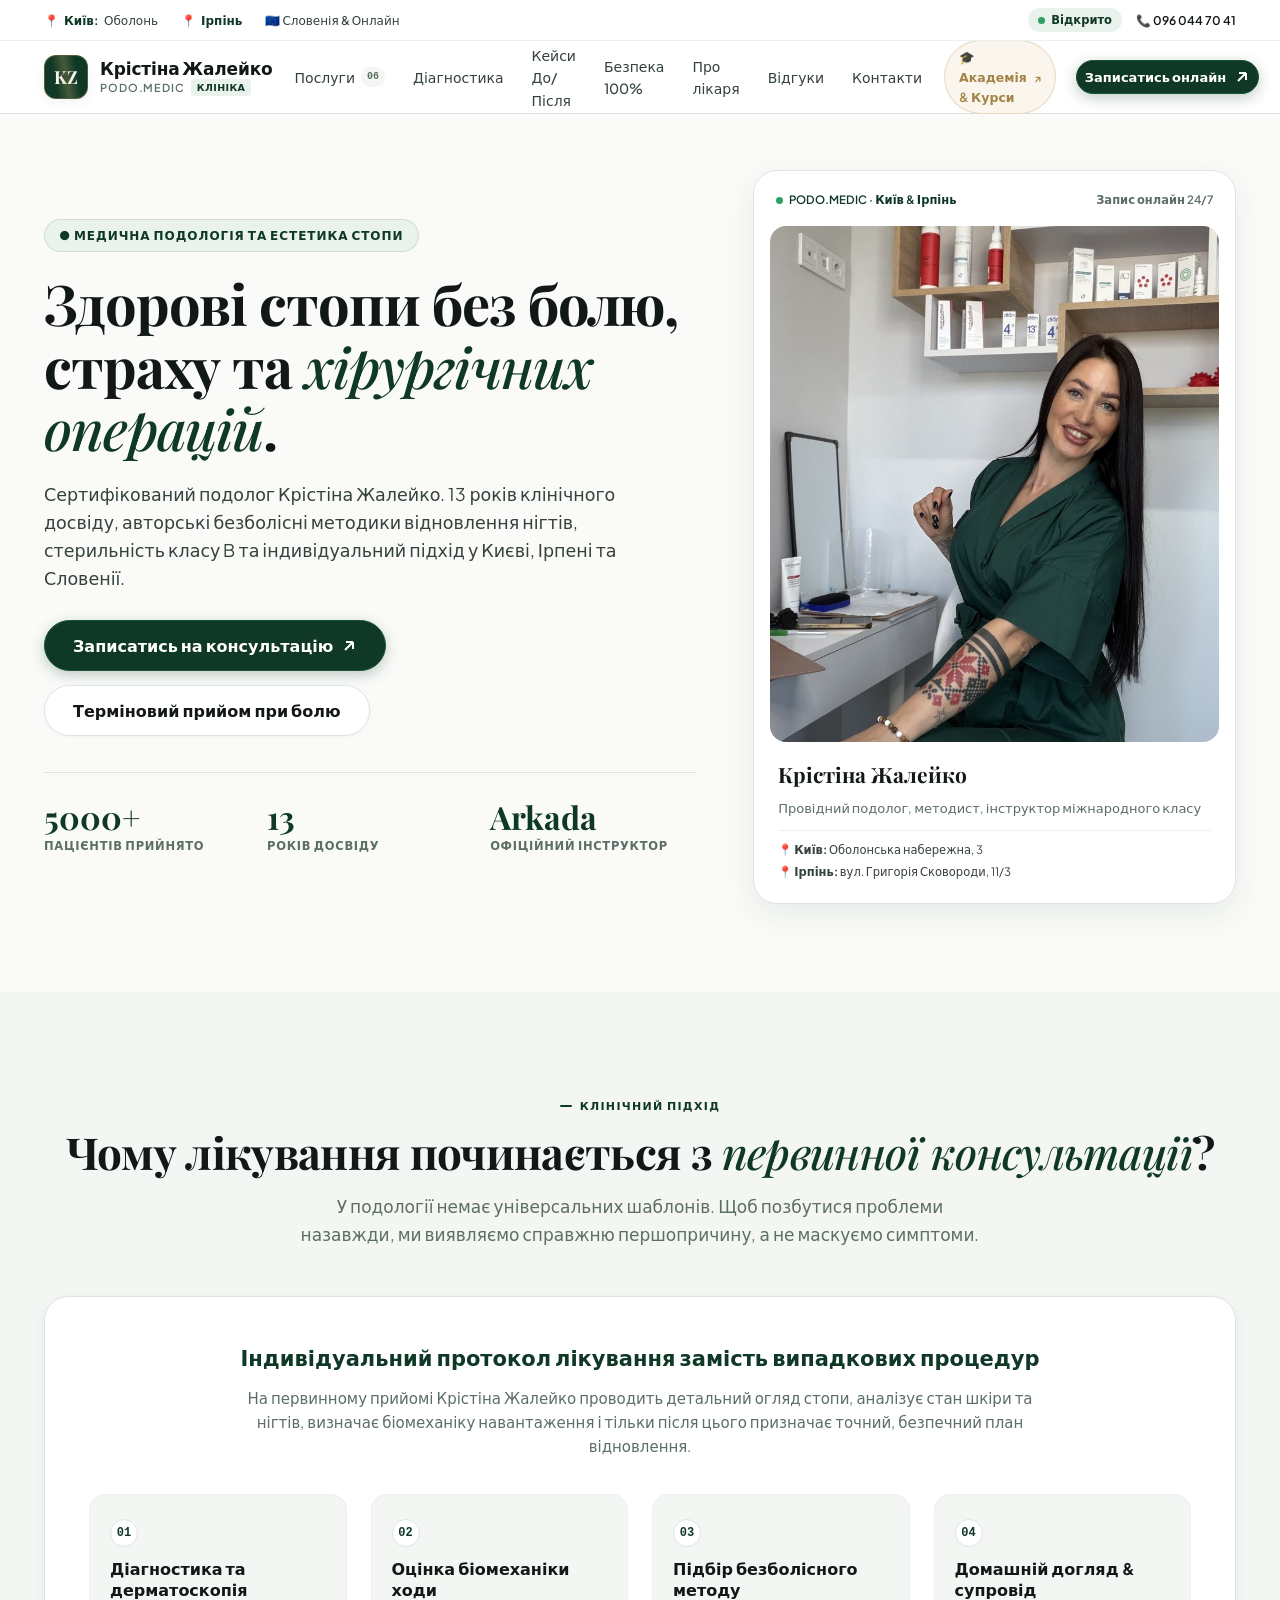
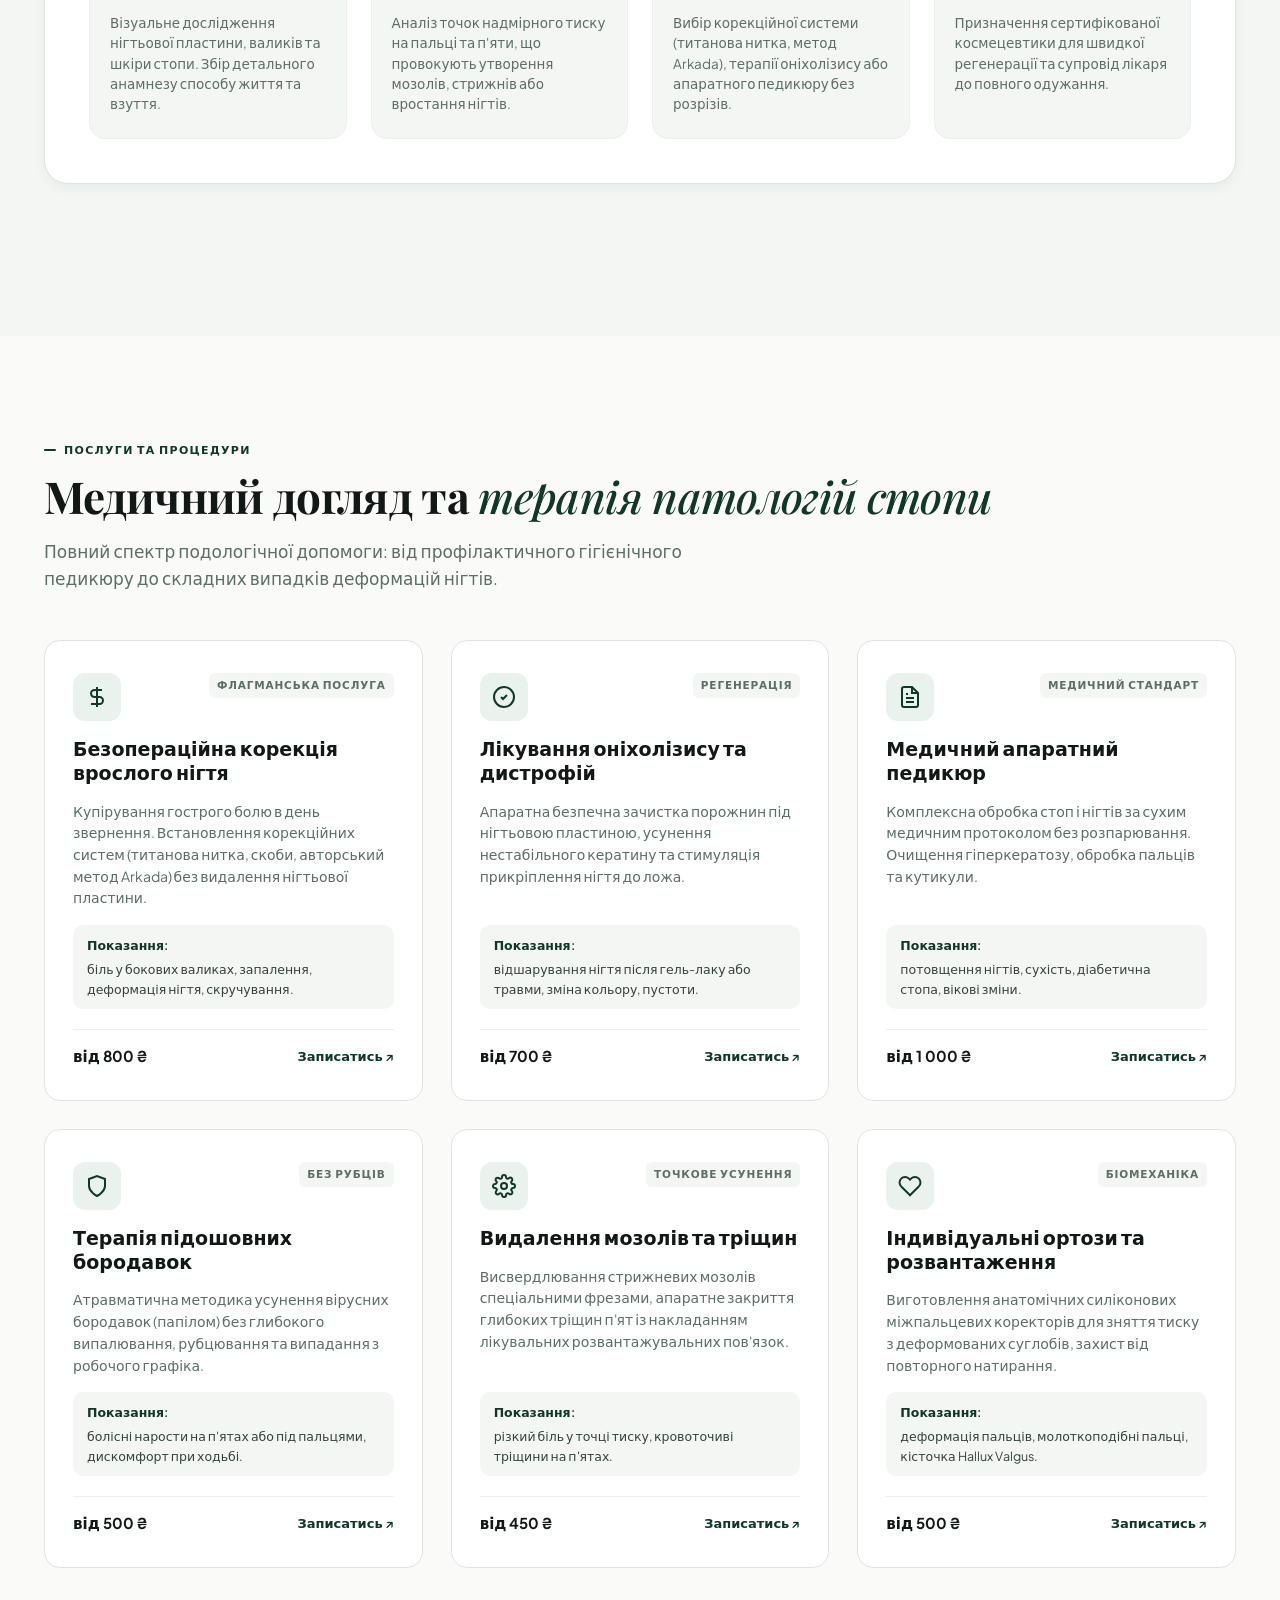
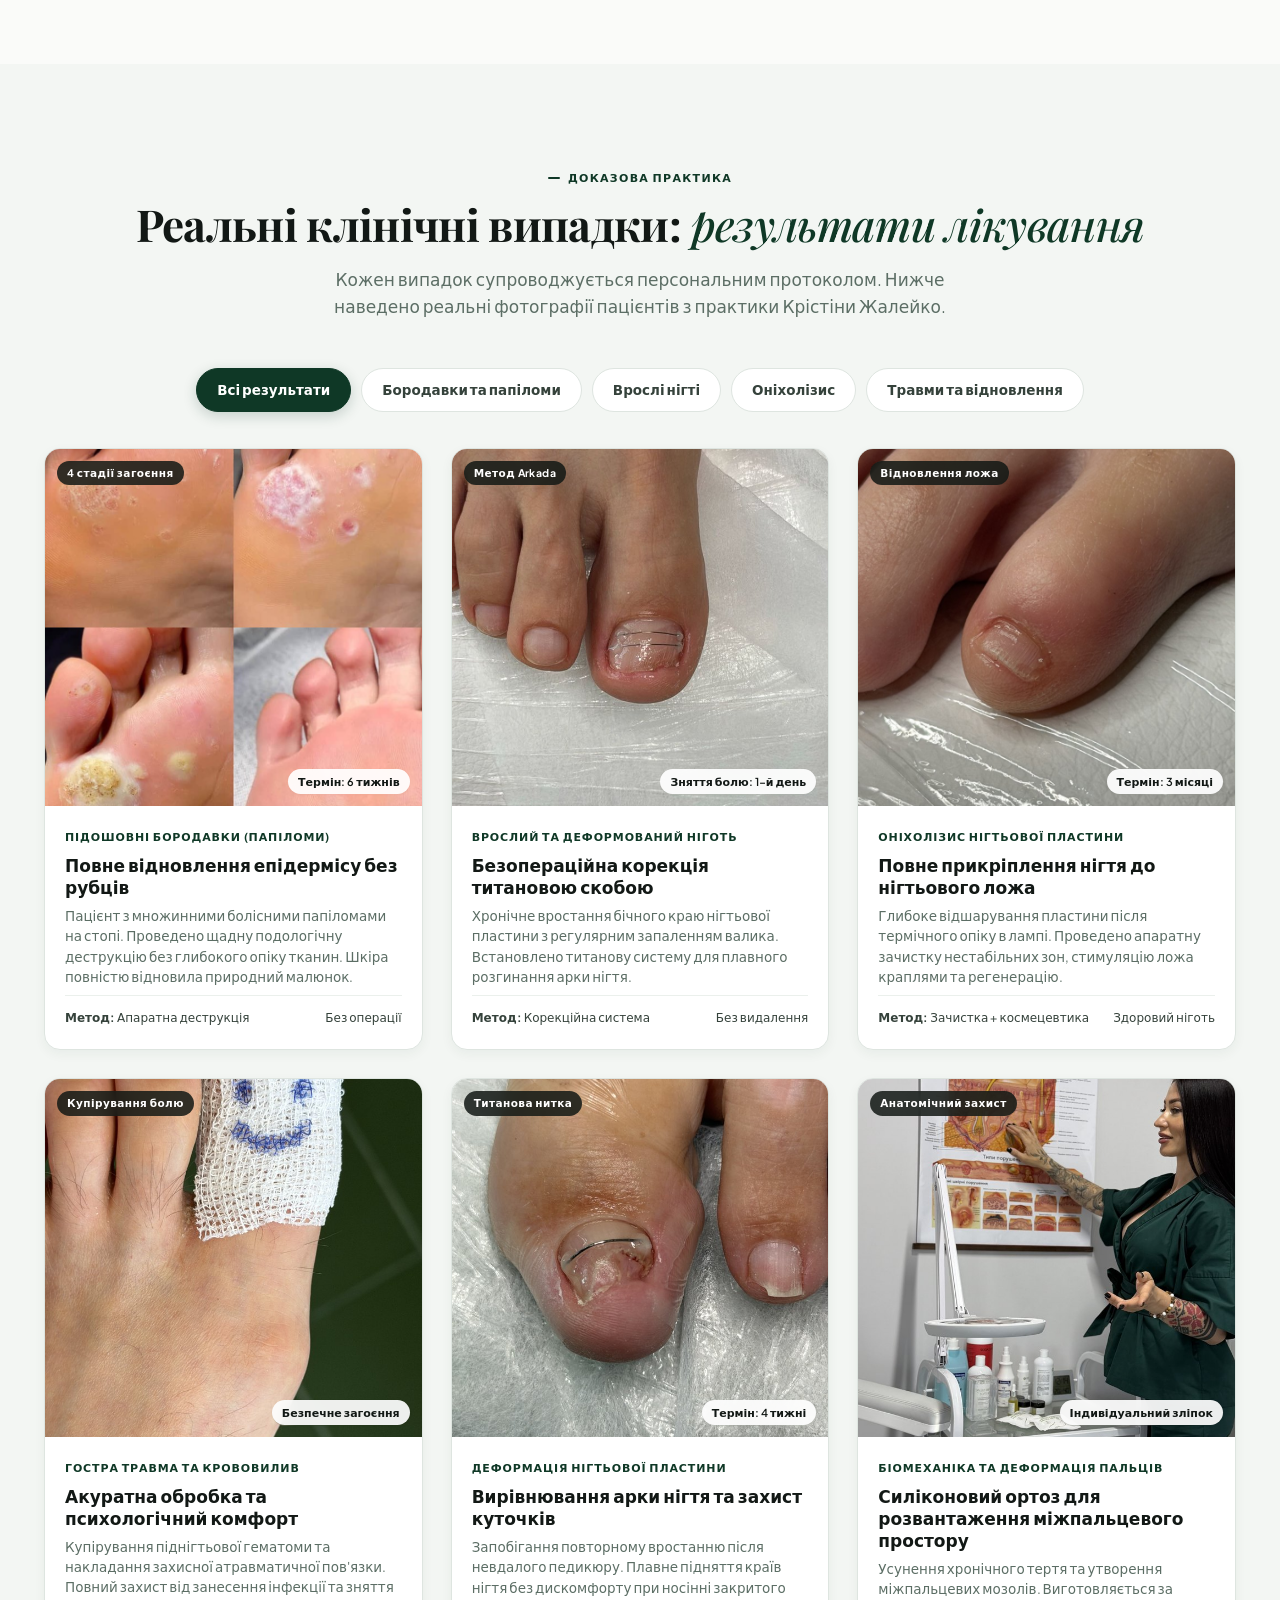
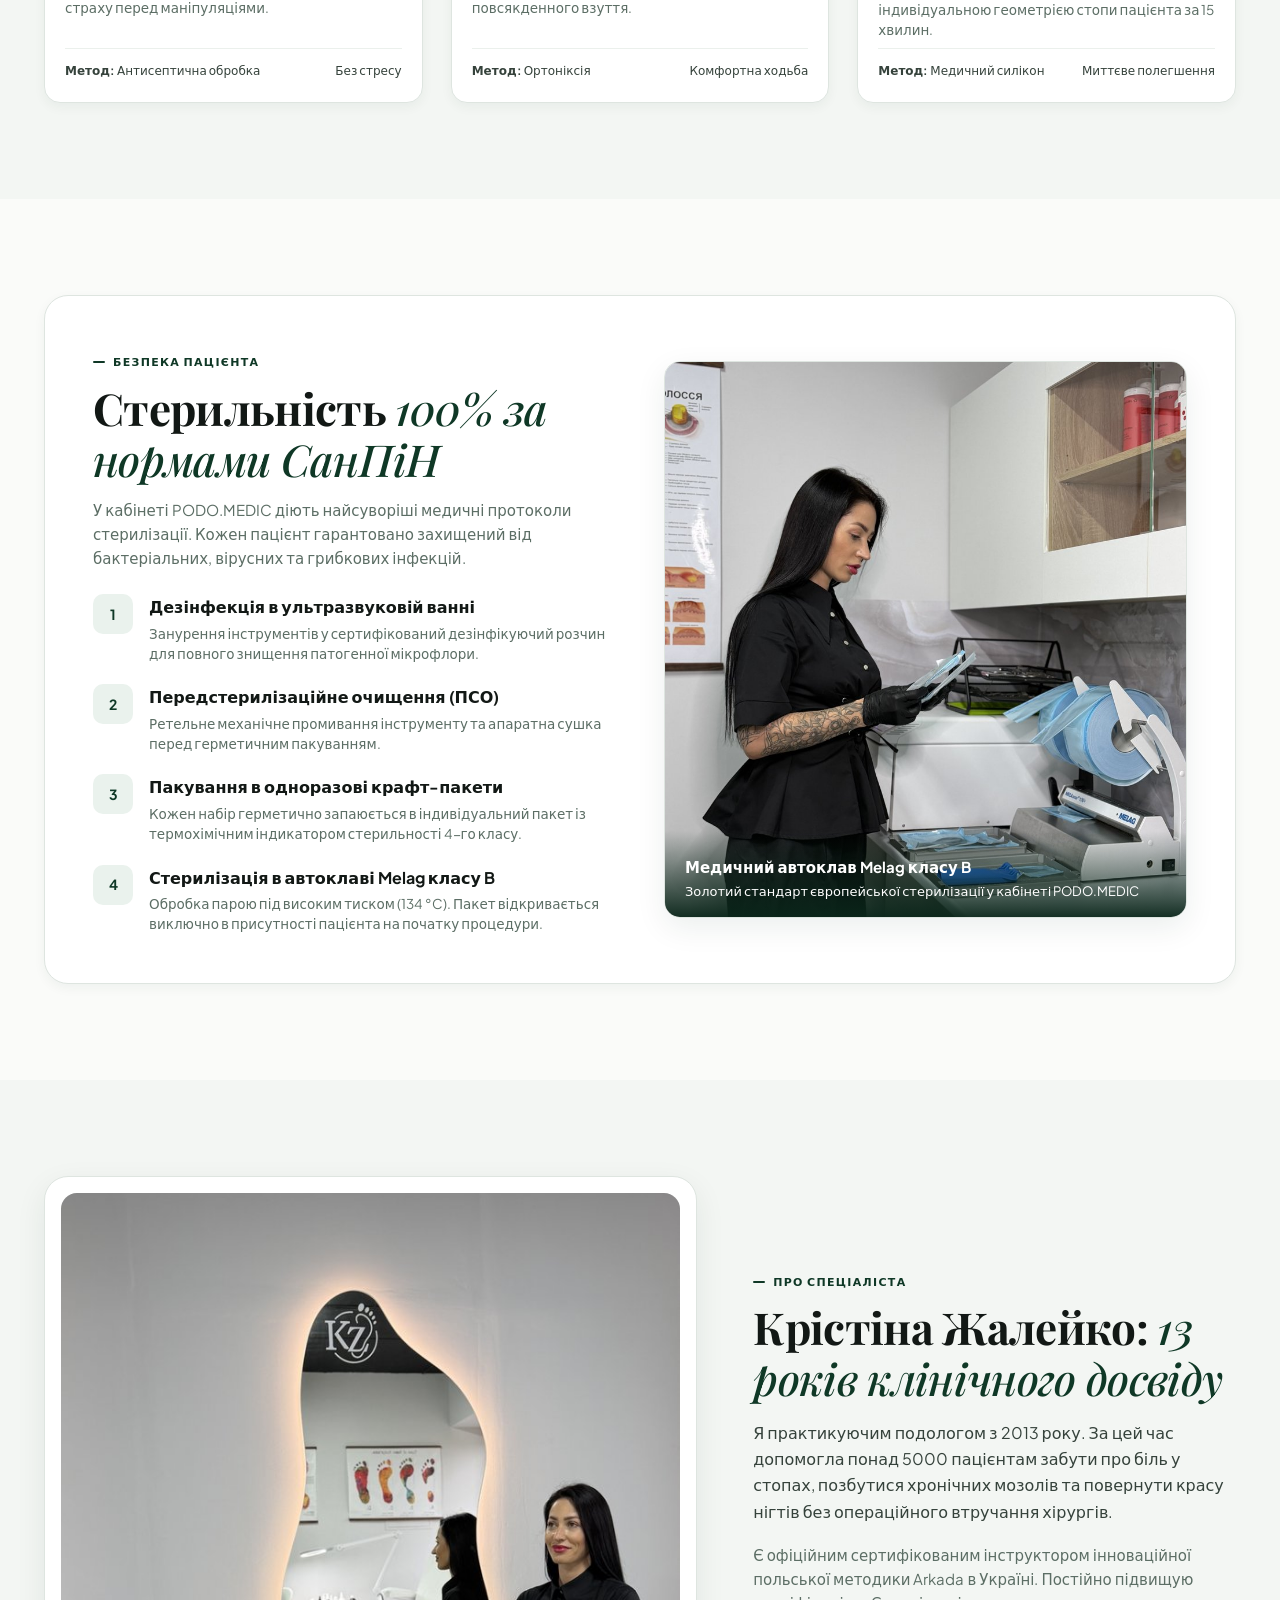
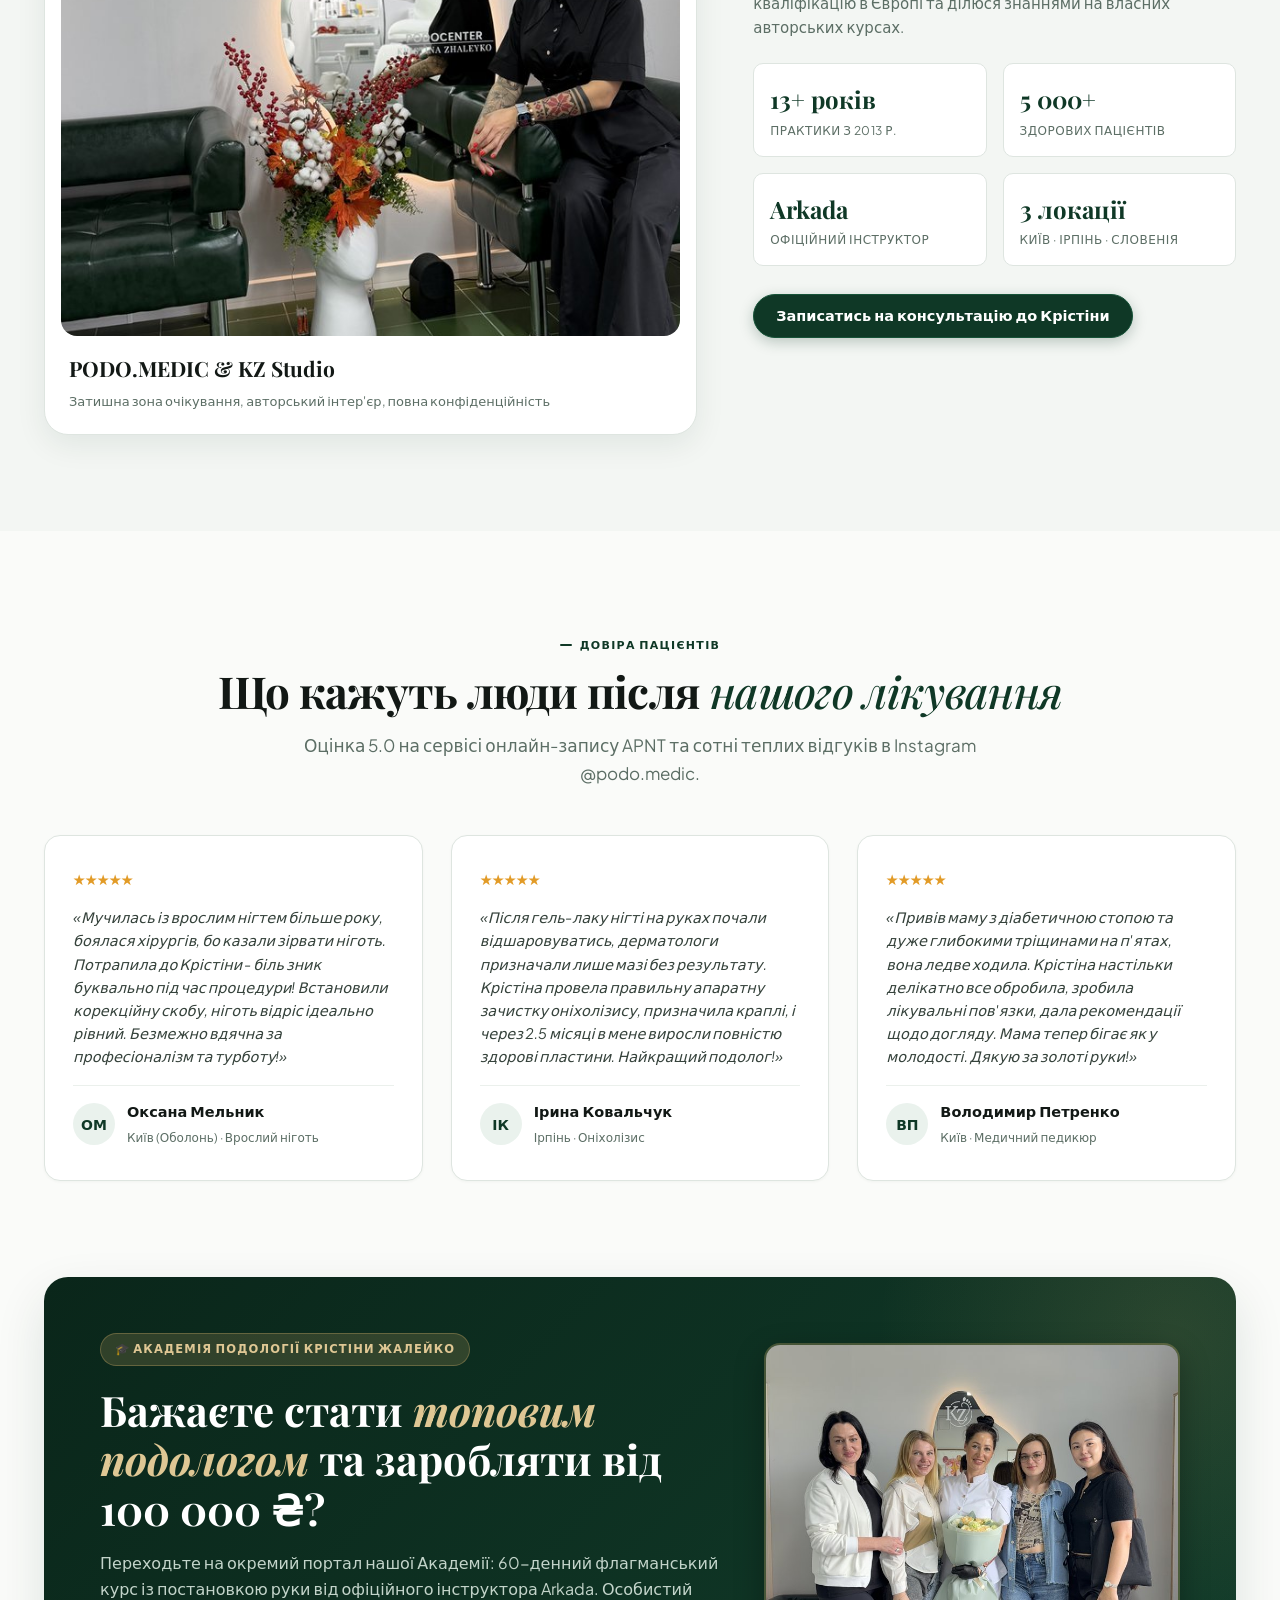
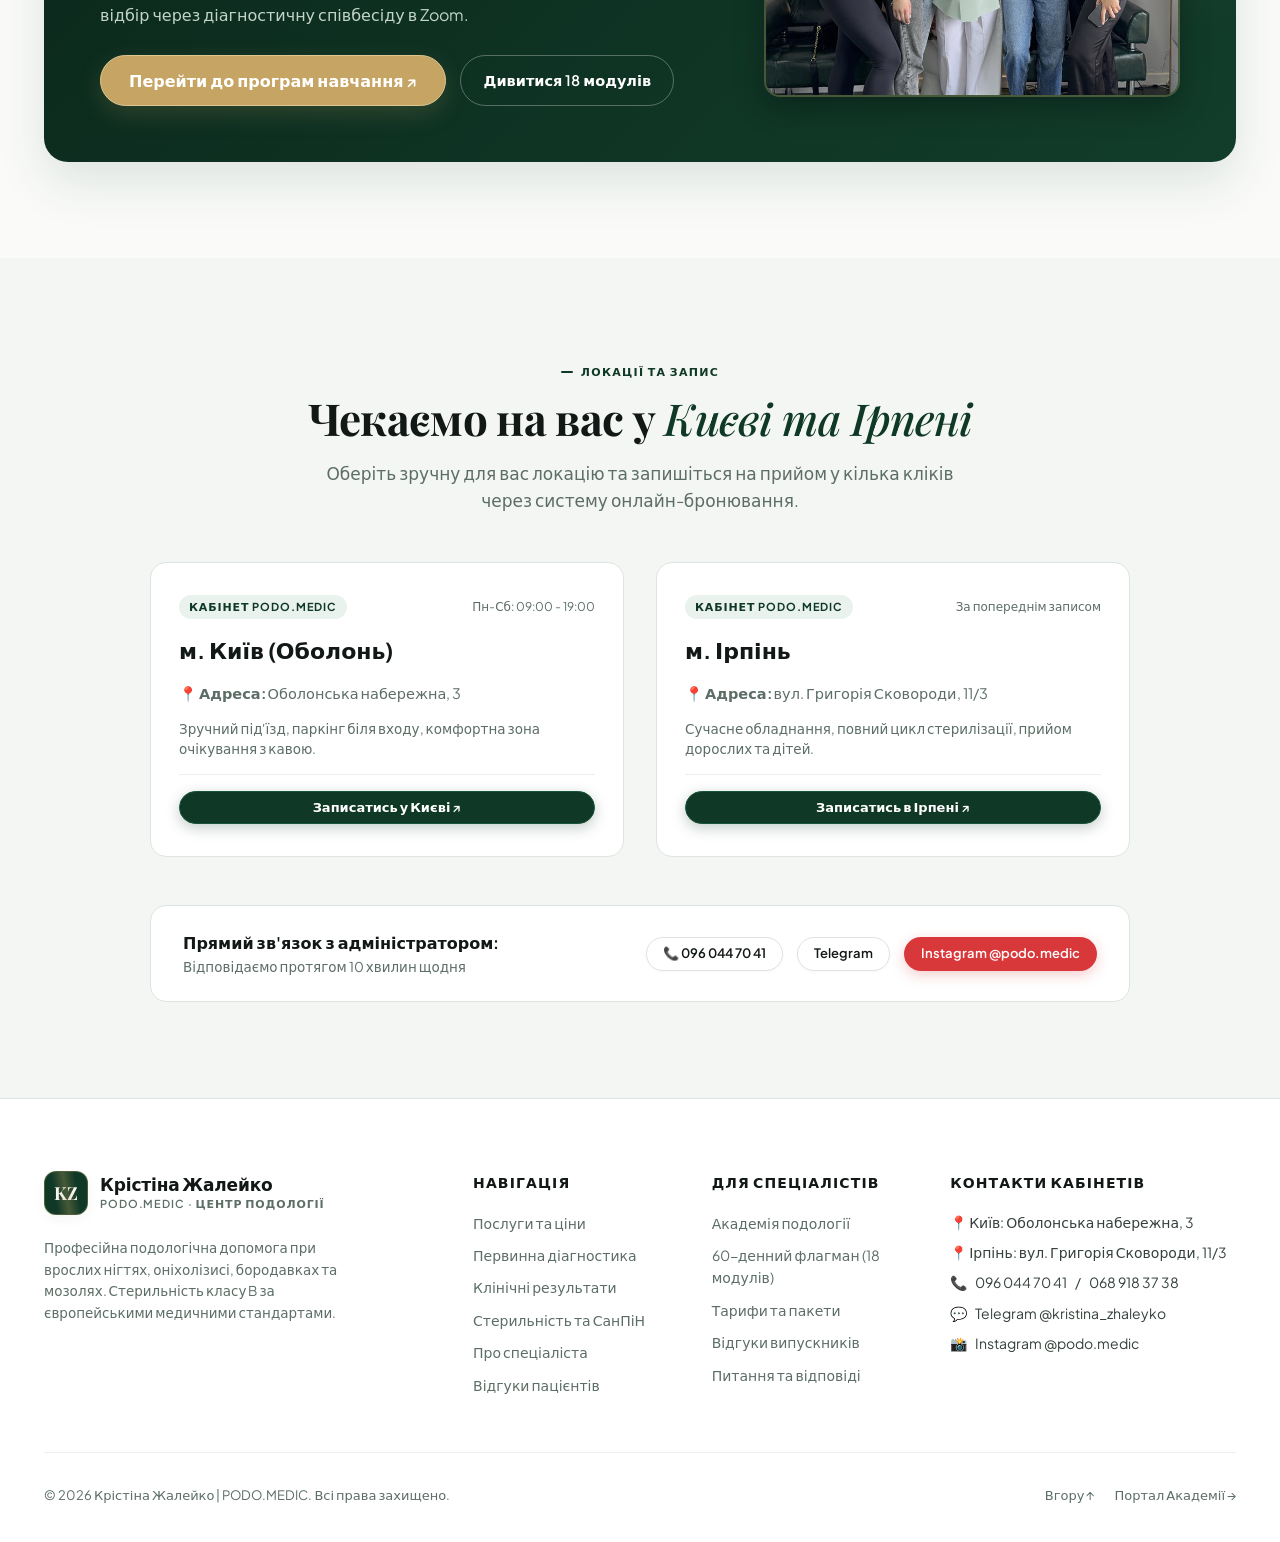
==== commit 6777e14f: "feat: deliver complete premium 2-page portal (Clinic and Academy), modular JS, custom domain setup, " ====
--- a/index.html
+++ b/index.html
@@ -1,2003 +1,873 @@
-
-<!doctype html>
-<html lang="uk">
-<head>
-<meta charset="utf-8" />
-<meta name="viewport" content="width=device-width, initial-scale=1" />
-<title>Крістіна Жалейко — Подолог · Ірпінь · Київ · Словенія</title>
-<meta name="description" content="Крістіна Жалейко — сертифікований подолог з 13-річним досвідом (практикує з 2013 року). 5000+ клієнтів, 700+ учнів. Медичний педикюр, лікування врослих нігтів, курси подології." />
-<meta name="keywords" content="подолог Київ, подологія, медичний педикюр, лікування врослого нігтя, курси подології, Arkada, Крістіна Жалейко, Ірпінь">
-<meta property="og:title" content="Крістіна Жалейко — Подолог · Ірпінь · Київ · Словенія">
-<meta property="og:description" content="Сертифікований подолог з 13-річним досвідом (практикує з 2013 року). 5000+ клієнтів, 700+ учнів. Медичний педикюр, лікування, курси подології.">
-<meta property="og:type" content="website">
-<meta property="og:locale" content="uk_UA">
-<meta property="og:site_name" content="Крістіна Жалейко — Подолог">
-<meta name="twitter:card" content="summary_large_image">
-<meta property="og:image" content="https://kristina-zhaleyko.com/og-image.jpg" />
-<meta name="robots" content="index, follow" />
-<link rel="canonical" href="https://kristina-zhaleyko.com" />
-<link rel="icon" href="data:image/svg+xml,<svg xmlns='http://www.w3.org/2000/svg' viewBox='0 0 100 100'><text y='0.9em' font-size='90'>🦶</text></svg>" />
-<meta name="theme-color" content="#fefefc" />
-<link rel="preconnect" href="https://fonts.googleapis.com" />
-<link rel="preconnect" href="https://fonts.gstatic.com" crossorigin />
-<link href="https://fonts.googleapis.com/css2?family=Playfair+Display:ital,wght@0,500;0,600;1,400;1,500;1,600;1,700&display=swap" rel="stylesheet" />
-<style>
-:root {
-  --bg:      #fefefc;
-  --surface: #f7f4ee;
-  --surface2:#fef9f5;
-  --fg:      #2d2a26;
-  --fg-soft: #45423d;
-  --muted:   #5e5a55;
-  --faint:   #8b8680;
-  --border:  #e8e4dc;
-  --border-light: #f0ece4;
-  --accent:  #a84f42;
-  --accent-hover: #8f3e33;
-  --sage:    #8ca88a;
-  --sage-light: #eaf3e8;
-  --cream:   #faf7f2;
-  --white:   #ffffff;
-  --font-display: 'Playfair Display', Georgia, 'Times New Roman', serif;
-  --font-body: -apple-system, BlinkMacSystemFont, 'Segoe UI', system-ui, sans-serif;
-  --radius: 14px;
-  --radius-sm: 10px;
-  --radius-full: 999px;
-  --shadow-sm: 0 1px 3px rgba(0,0,0,0.05);
-  --shadow-md: 0 4px 16px rgba(0,0,0,0.06);
-  --shadow-lg: 0 12px 40px rgba(0,0,0,0.08);
-  --transition: 220ms cubic-bezier(0.23, 1, 0.32, 1);
-}
-
-* { box-sizing: border-box; margin: 0; padding: 0; }
-html { scroll-behavior: smooth; scroll-padding-top: 80px; }
-
-:focus-visible {
-  outline: 2px solid var(--accent);
-  outline-offset: 2px;
-  border-radius: 2px;
-}
-
-.skip-link {
-  position: absolute;
-  top: -100%;
-  left: 16px;
-  z-index: 200;
-  padding: 12px 20px;
-  background: var(--fg);
-  color: #fff;
-  font-size: 14px;
-  font-weight: 600;
-  border-radius: var(--radius-sm);
-  text-decoration: none;
-  transition: top 220ms ease;
-}
-.skip-link:focus {
-  top: 8px;
-}
-
-h1, h2, h3, h4 { text-wrap: balance; }
-body {
-  font-family: var(--font-body);
-  font-size: 16px;
-  line-height: 1.6;
-  color: var(--fg);
-  background: var(--bg);
-  -webkit-font-smoothing: antialiased;
-  -moz-osx-font-smoothing: grayscale;
-  overflow-x: hidden;
-}
-
-.container {
-  max-width: 1280px;
-  padding: 0 40px;
-  margin: 0 auto;
-}
-
-/* ---- TOP BAR ---- */
-.topbar {
-  background: var(--surface);
-  border-bottom: 1px solid var(--border-light);
-  font-size: 13px;
-  color: var(--muted);
-  padding: 8px 0;
-  letter-spacing: 0.02em;
-}
-.topbar-inner {
-  display: flex; justify-content: space-between; align-items: center; gap: 16px;
-  flex-wrap: wrap;
-}
-.topbar-inner a { color: var(--muted); text-decoration: none; transition: color var(--transition); }
-.topbar-inner a:hover { color: var(--accent); }
-.topbar-locations { display: flex; gap: 16px; align-items: center; flex-wrap: wrap; }
-.topbar-locations span.dot { color: var(--accent); font-weight: 600; }
-.topbar-locations .city { font-weight: 500; color: var(--fg-soft); }
-.topbar-right { display: flex; gap: 16px; align-items: center; }
-.topbar-right .phone { color: var(--fg); font-weight: 500; }
-.topbar-pulse {
-  width: 7px; height: 7px; border-radius: 50%; background: var(--sage);
-  display: inline-block; margin-right: 6px;
-  animation: pulse 2s ease-in-out infinite;
-}
-@keyframes pulse {
-  0%, 100% { opacity: 1; }
-  50% { opacity: 0.4; }
-}
-
-/* ---- NAV ---- */
-.nav {
-  position: sticky; top: 0; z-index: 100;
-  background: rgba(254,254,252,0.88);
-  backdrop-filter: blur(16px);
-  -webkit-backdrop-filter: blur(16px);
-  border-bottom: 1px solid var(--border-light);
-  padding: 14px 0;
-  transition: transform 360ms cubic-bezier(0.22, 0.61, 0.36, 1),
-              box-shadow var(--transition);
-}
-.nav.is-hidden { transform: translateY(-100%); }
-.nav.is-scrolled { box-shadow: 0 2px 20px rgba(0,0,0,0.06); }
-.nav-inner {
-  display: flex; justify-content: space-between; align-items: center; gap: 24px;
-}
-.brand {
-  display: inline-flex; align-items: center; gap: 12px;
-  font-size: 18px; font-weight: 700; color: var(--fg);
-  text-decoration: none; letter-spacing: -0.01em;
-}
-.brand-mark {
-  width: 38px; height: 38px;
-  display: inline-flex; align-items: center; justify-content: center;
-  border: 1.5px solid var(--accent); border-radius: 50%;
-  font-family: var(--font-display); font-style: italic;
-  font-size: 18px; color: var(--accent); background: transparent;
-  flex-shrink: 0;
-}
-.brand-meta {
-  font-size: 10px; letter-spacing: 0.14em; color: var(--muted);
-  border-left: 1px solid var(--border); padding-left: 12px; margin-left: 4px;
-}
-.brand-meta b {
-  display: block; color: var(--fg);
-}
-.nav-links { display: flex; gap: 32px; list-style: none; align-items: center; }
-.mobile-drawer-cta, .mobile-drawer-info { display: none; }
-.nav-links a {
-  color: var(--fg-soft); text-decoration: none;
-  font-size: 14px; font-weight: 500;
-  transition: color var(--transition);
-  position: relative;
-}
-.nav-links a:hover { color: var(--accent); }
-.nav-links a .count {
-  position: absolute; top: -7px; right: -16px;
-  font-size: 9px; color: var(--muted);
-}
-.nav-side { display: inline-flex; align-items: center; gap: 14px; }
-.nav-cta {
-  display: inline-flex; align-items: center; gap: 8px;
-  padding: 10px 18px; border-radius: var(--radius-full);
-  background: var(--accent); color: #fff;
-  font-size: 13px; font-weight: 600; text-decoration: none;
-  transition: background var(--transition), transform var(--transition);
-  white-space: nowrap;
-}
-.nav-cta:hover { background: var(--accent-hover); transform: translateY(-1px); }
-.nav-cta svg { width: 14px; height: 14px; }
-.nav-ghost {
-  background: transparent; color: var(--fg); border: 1px solid var(--border);
-}
-.nav-ghost:hover { background: var(--surface); color: var(--fg); }
-
-/* ---- SECTION RULES ---- */
-section { padding: 100px 0; position: relative; }
-section.alt { background: var(--surface); }
-.sec-label {
-  display: inline-flex; align-items: center; gap: 10px;
-  font-family: var(--font-display); font-style: italic;
-  font-size: 17px; color: var(--accent);
-  margin-bottom: 16px;
-  letter-spacing: 0.02em;
-}
-.sec-label::after { content: ''; width: 32px; height: 1px; background: var(--accent); }
-.sec-tag {
-  display: flex; align-items: center; justify-content: space-between;
-  flex-wrap: wrap; gap: 8px;
-  border-top: 1px solid var(--border);
-  padding-top: 14px; margin-bottom: 36px;
-  font-size: 11px; letter-spacing: 0.14em; text-transform: uppercase;
-  color: var(--muted); width: 100%;
-}
-.sec-tag .tag-title {
-  display: inline-flex; align-items: center; gap: 8px;
-  color: var(--accent); font-weight: 700;
-}
-.sec-tag .tag-title::before {
-  content: ''; display: inline-block; width: 14px; height: 1.5px;
-  background: var(--accent);
-}
-.sec-tag .tag-meta {
-  color: var(--faint); font-size: 10.5px; letter-spacing: 0.08em;
-}
-
-/* ---- HERO ---- */
-.hero {
-  padding: 48px 0 80px;
-  position: relative;
-}
-.hero-grid {
-  display: grid;
-  grid-template-columns: minmax(0, 1fr) minmax(0, 1fr);
-  gap: 60px;
-  align-items: center;
-}
-.hero-copy { }
-.hero-copy .label {
-  display: inline-flex; align-items: center; gap: 10px;
-  font-size: 12px; font-weight: 600; letter-spacing: 0.18em;
-  text-transform: uppercase; color: var(--accent);
-  margin-bottom: 24px;
-}
-.hero-copy .label::before { content: ''; width: 20px; height: 1px; background: var(--accent); }
-.hero-copy h1 {
-  font-family: var(--font-display);
-  font-size: clamp(40px, 5.5vw, 72px);
-  font-weight: 500;
-  line-height: 1.08;
-  letter-spacing: -0.018em;
-  margin-bottom: 24px;
-  color: var(--fg);
-}
-.hero-copy h1 em {
-  font-style: italic; color: var(--accent);
-}
-.hero-copy .lead {
-  font-size: 17px; color: var(--muted);
-  line-height: 1.55; margin-bottom: 32px; max-width: 40ch;
-}
-.hero-actions {
-  display: inline-flex; align-items: center; gap: 14px; margin-bottom: 36px;
-  flex-wrap: wrap;
-}
-.hero-stats {
-  display: grid;
-  grid-template-columns: repeat(3, 1fr);
-  gap: 16px;
-  margin-top: 32px;
-  padding-top: 24px;
-  border-top: 1px solid var(--border);
-}
-.hero-stats .stat {
-  display: flex;
-  flex-direction: column;
-  gap: 2px;
-}
-.hero-stats .stat-num {
-  font-family: var(--font-display);
-  font-style: italic;
-  font-size: 28px;
-  color: var(--accent);
-  line-height: 1;
-  font-weight: 700;
-}
-.hero-stats .stat-lbl {
-  font-size: 11.5px;
-  color: var(--muted);
-  line-height: 1.25;
-  text-transform: uppercase;
-  letter-spacing: 0.04em;
-}
-.hero-art {
-  position: relative;
-  width: 100%;
-}
-.hero-showcase {
-  background: var(--surface);
-  border: 1px solid var(--border);
-  border-radius: 24px;
-  padding: 20px;
-  box-shadow: var(--shadow-lg);
-  display: flex;
-  flex-direction: column;
-  gap: 16px;
-  width: 100%;
-  max-width: 500px;
-  margin-left: auto;
-}
-.hero-showcase-badge {
-  display: inline-flex;
-  align-items: center;
-  gap: 8px;
-  background: #FFFFFF;
-  border: 1px solid var(--border-light);
-  padding: 6px 14px;
-  border-radius: var(--radius-full);
-  font-size: 11.5px;
-  font-weight: 600;
-  color: var(--fg);
-  box-shadow: var(--shadow-sm);
-  align-self: flex-start;
-}
-.hero-showcase-badge .pulse {
-  width: 7px; height: 7px; border-radius: 50%; background: var(--sage);
-  display: inline-block; animation: pulse 2s infinite;
-}
-.hero-photo-frame {
-  width: 100%;
-  aspect-ratio: 1 / 1;
-  border-radius: 16px;
-  overflow: hidden;
-  background: #F5EFE6;
-  border: 1px solid var(--border-light);
-}
-.hero-photo-frame img {
-  width: 100%;
-  height: 100%;
-  object-fit: cover;
-  object-position: center 20%;
-  display: block;
-  transition: transform 600ms ease;
-}
-.hero-showcase:hover .hero-photo-frame img {
-  transform: scale(1.02);
-}
-.hero-showcase-footer {
-  display: flex;
-  flex-direction: column;
-  gap: 4px;
-  padding: 4px 4px 0;
-}
-.hero-showcase-footer .showcase-name {
-  font-family: var(--font-display);
-  font-size: 22px;
-  font-weight: 700;
-  color: var(--fg);
-  line-height: 1.2;
-}
-.hero-showcase-footer .showcase-desc {
-  font-size: 13px;
-  color: var(--accent);
-  font-weight: 600;
-  margin-bottom: 6px;
-}
-.hero-showcase-footer .showcase-locations {
-  display: flex;
-  flex-direction: column;
-  gap: 4px;
-  font-size: 11.5px;
-  color: var(--muted);
-  border-top: 1px solid var(--border-light);
-  padding-top: 10px;
-}
-
-/* ---- BUTTONS ---- */
-.btn {
-  display: inline-flex; align-items: center; gap: 10px;
-  padding: 14px 24px; border-radius: var(--radius-full);
-  font-size: 15px; font-weight: 600; text-decoration: none;
-  letter-spacing: -0.01em;
-  transition: background-color var(--transition), border-color var(--transition), transform 120ms ease, box-shadow var(--transition);
-  cursor: pointer; border: 1px solid transparent;
-  white-space: nowrap;
-}
-.btn:active { transform: scale(0.97); }
-.btn svg { width: 16px; height: 16px; flex-shrink: 0; }
-.btn-primary {
-  background: var(--accent); color: #fff;
-  box-shadow: 0 8px 24px -8px rgba(181,94,80,0.45);
-}
-.btn-primary:hover {
-  background: var(--accent-hover); transform: translateY(-1px);
-  box-shadow: 0 12px 32px -8px rgba(181,94,80,0.55);
-}
-.btn-ghost {
-  background: transparent; color: var(--fg); border-color: var(--border);
-}
-.btn-ghost:hover { background: var(--surface); border-color: var(--muted); }
-.btn-sage {
-  background: var(--sage); color: #fff;
-  box-shadow: 0 8px 24px -8px rgba(140,168,138,0.4);
-}
-.btn-sage:hover { background: #7d9a79; transform: translateY(-1px); }
-.btn-insta {
-  background: linear-gradient(135deg, #f09433 0%, #e6683c 25%, #dc2743 50%, #cc2366 75%, #bc1888 100%);
-  color: #fff;
-  box-shadow: 0 8px 24px -8px rgba(220,39,67,0.35);
-}
-.btn-insta:hover { transform: translateY(-1px); box-shadow: 0 12px 32px -8px rgba(220,39,67,0.45); }
-.btn-outline {
-  background: transparent; color: var(--accent); border-color: var(--accent);
-}
-.btn-outline:hover { background: var(--accent); color: #fff; }
-
-/* ---- SECTION HEADER ---- */
-.section-header { margin-bottom: 56px; }
-.section-header h2 {
-  font-family: var(--font-display);
-  font-size: clamp(38px, 5vw, 60px);
-  font-weight: 500;
-  line-height: 1.1;
-  letter-spacing: -0.016em;
-  margin-bottom: 20px;
-  max-width: 20ch;
-}
-.section-header h2 em { font-style: italic; color: var(--accent); }
-.section-header .lead {
-  font-size: 16px; color: var(--muted); max-width: 40ch; line-height: 1.55;
-}
-
-/* ---- SERVICES ---- */
-.services-grid {
-  display: grid;
-  grid-template-columns: repeat(3, 1fr);
-  gap: 20px;
-}
-.service-card {
-  padding: 32px 28px;
-  background: var(--white);
-  border-radius: var(--radius);
-  border: 1px solid var(--border-light);
-  transition: all var(--transition);
-  position: relative;
-  overflow: hidden;
-}
-.service-card:hover {
-  transform: translateY(-3px);
-  box-shadow: var(--shadow-lg);
-  border-color: transparent;
-}
-.service-card::before {
-  content: ''; position: absolute;
-  top: 0; left: 0; right: 0;
-  height: 3px;
-  background: var(--accent);
-  transform: scaleX(0); transform-origin: left;
-  transition: transform var(--transition);
-}
-.service-card:hover::before { transform: scaleX(1); }
-.service-card .num {
-  font-family: var(--font-display); font-style: italic;
-  font-size: 28px; color: var(--accent); margin-bottom: 14px;
-  opacity: 0.5;
-}
-.service-card h3 {
-  font-size: 20px; font-weight: 700; margin-bottom: 10px;
-  letter-spacing: -0.01em;
-}
-.service-card p {
-  font-size: 14px; color: var(--muted); line-height: 1.55;
-  margin-bottom: 18px;
-}
-.service-card .more {
-  display: inline-flex; align-items: center; gap: 6px;
-  font-size: 13px; font-weight: 600; color: var(--accent);
-  text-decoration: none;
-  transition: gap var(--transition);
-}
-.service-card:hover .more { gap: 10px; }
-.service-card .more svg { width: 14px; height: 14px; }
-.service-card .price {
-  font-family: var(--font-display); font-style: italic;
-  font-size: 20px; color: var(--accent); margin: 12px 0 16px;
-  font-variant-numeric: tabular-nums;
-}
-
-/* ---- ABOUT ---- */
-.about-grid {
-  display: grid;
-  grid-template-columns: 1.1fr 1fr;
-  gap: 80px;
-  align-items: center;
-}
-.about-copy h2 {
-  font-family: var(--font-display);
-  font-size: clamp(36px, 4.5vw, 56px);
-  font-weight: 500;
-  line-height: 1.1;
-  letter-spacing: -0.016em;
-  margin: 20px 0 28px;
-}
-.about-copy h2 em { font-style: italic; color: var(--accent); }
-.about-copy .lead {
-  font-size: 16px; color: var(--muted); line-height: 1.65;
-  margin-bottom: 32px; max-width: 42ch;
-}
-.about-stats-grid {
-  display: grid;
-  grid-template-columns: repeat(4, 1fr);
-  gap: 12px;
-  margin-top: 32px;
-  padding-top: 24px;
-  border-top: 1px solid var(--border);
-}
-.stat-card {
-  background: var(--surface);
-  border: 1px solid var(--border-light);
-  border-radius: 12px;
-  padding: 14px 10px;
-  display: flex;
-  flex-direction: column;
-  gap: 4px;
-  box-shadow: var(--shadow-sm);
-}
-.stat-card .stat-val {
-  font-family: var(--font-display);
-  font-style: italic;
-  font-size: 26px;
-  color: var(--accent);
-  line-height: 1.1;
-  font-weight: 700;
-}
-.stat-card .stat-lbl {
-  font-size: 11px;
-  text-transform: uppercase;
-  letter-spacing: 0.08em;
-  color: var(--muted);
-  font-weight: 600;
-}
-.about-art {
-  position: relative;
-  width: 100%;
-}
-.about-showcase {
-  background: var(--surface);
-  border: 1px solid var(--border);
-  border-radius: 24px;
-  padding: 18px;
-  box-shadow: var(--shadow-lg);
-  display: flex;
-  flex-direction: column;
-  gap: 14px;
-  width: 100%;
-  max-width: 480px;
-  margin-left: auto;
-}
-.about-photo-frame {
-  width: 100%;
-  aspect-ratio: 1 / 1;
-  border-radius: 16px;
-  overflow: hidden;
-  position: relative;
-  border: 1px solid var(--border-light);
-  background: #F5EFE6;
-}
-.about-photo-frame img {
-  width: 100%;
-  height: 100%;
-  object-fit: cover;
-  object-position: center center;
-  display: block;
-  transition: transform 600ms ease;
-}
-.about-showcase:hover .about-photo-frame img {
-  transform: scale(1.02);
-}
-.about-experience-tag {
-  position: absolute;
-  bottom: 14px;
-  right: 14px;
-  background: rgba(45, 42, 38, 0.92);
-  backdrop-filter: blur(8px);
-  -webkit-backdrop-filter: blur(8px);
-  border: 1px solid rgba(255, 255, 255, 0.2);
-  color: #FFFFFF;
-  padding: 8px 14px;
-  border-radius: 12px;
-  display: flex;
-  align-items: center;
-  gap: 8px;
-  box-shadow: var(--shadow-md);
-  z-index: 2;
-}
-.about-experience-tag .num {
-  font-family: var(--font-display);
-  font-size: 24px;
-  font-weight: 700;
-  color: #f0c4b8;
-  line-height: 1;
-}
-.about-experience-tag .txt {
-  font-size: 10.5px;
-  text-transform: uppercase;
-  letter-spacing: 0.08em;
-  line-height: 1.15;
-}
-.about-photo-footer {
-  display: flex;
-  flex-direction: column;
-  gap: 3px;
-  padding: 2px 4px 0;
-}
-.about-photo-footer strong {
-  font-family: var(--font-display);
-  font-size: 17px;
-  color: var(--fg);
-}
-.about-photo-footer span {
-  font-size: 12px;
-  color: var(--muted);
-}
-
-/* ---- METHOD ---- */
-.method-grid {
-  display: grid;
-  grid-template-columns: repeat(4, 1fr);
-  gap: 32px;
-  position: relative;
-}
-.method-step { position: relative; }
-.method-step .step-num {
-  font-family: var(--font-display); font-style: italic;
-  font-size: 72px; color: var(--accent); line-height: 0.85;
-  margin-bottom: 20px; opacity: 0.4;
-  display: inline-block; padding-right: 8px;
-  position: relative; z-index: 1;
-}
-.method-grid::before {
-  content: ''; position: absolute;
-  top: 48px; left: 60px; right: 60px; height: 1px;
-  background: var(--border); z-index: 0;
-}
-section.alt .method-grid::before { display: none; }
-section.alt .method-step .step-num { opacity: 1; color: var(--accent); font-size: 48px; margin-bottom: 20px; font-style: normal; font-family: var(--font-body); font-weight: 700; }
-.method-step h4 {
-  font-size: 22px; font-weight: 700; margin-bottom: 12px;
-  letter-spacing: -0.01em;
-}
-.method-step p {
-  font-size: 14px; color: var(--muted); line-height: 1.6; max-width: 22ch;
-}
-
-/* ---- COURSES ---- */
-.courses-grid {
-  display: grid;
-  grid-template-columns: repeat(4, 1fr);
-  gap: 20px;
-}
-.course-card {
-  background: var(--white);
-  border-radius: var(--radius);
-  overflow: hidden;
-  border: 1px solid var(--border-light);
-  transition: all var(--transition);
-}
-.course-card:hover {
-  transform: translateY(-3px);
-  box-shadow: var(--shadow-lg);
-}
-.course-card .img {
-  aspect-ratio: 16 / 10;
-  background: var(--surface);
-  position: relative;
-  overflow: hidden;
-  border-bottom: 1px solid var(--border-light);
-}
-.course-card .img img {
-  width: 100%; height: 100%; object-fit: cover; object-position: center;
-  display: block; transition: transform 500ms ease;
-}
-.course-card:hover .img img {
-  transform: scale(1.05);
-}
-.course-card .img .badge {
-  position: absolute; top: 12px; left: 12px; z-index: 3;
-  padding: 5px 10px; border-radius: 6px;
-  background: rgba(45, 42, 38, 0.85);
-  backdrop-filter: blur(6px);
-  color: #fff;
-  font-size: 10px; font-weight: 600; letter-spacing: 0.1em;
-  text-transform: uppercase;
-}
-.course-card .img .practice-badge {
-  background: var(--accent);
-}
-.course-card .body {
-  padding: 20px 22px 24px;
-}
-.course-card h4 {
-  font-size: 18px; font-weight: 700; margin-bottom: 8px;
-  letter-spacing: -0.01em;
-}
-.course-card p {
-  font-size: 13.5px; color: var(--muted); line-height: 1.55;
-  margin-bottom: 16px;
-}
-.course-card .cta {
-  font-size: 13px; font-weight: 600; color: var(--accent);
-  text-decoration: none; display: inline-flex; align-items: center; gap: 6px;
-}
-.course-card .cta:hover { color: var(--accent-hover); }
-.course-card .course-price {
-  font-family: var(--font-display); font-style: italic;
-  font-size: 20px; color: var(--accent); margin: 8px 0 14px;
-  font-variant-numeric: tabular-nums;
-}
-
-/* ---- TESTIMONIALS ---- */
-.testimonials-grid {
-  display: grid;
-  grid-template-columns: repeat(2, 1fr);
-  gap: 24px;
-}
-.testimonial-card {
-  background: var(--white);
-  border-radius: var(--radius);
-  padding: 32px 30px;
-  border: 1px solid var(--border-light);
-  position: relative;
-}
-.testimonial-card .quote-mark {
-  font-family: var(--font-display); font-style: italic;
-  font-size: 72px; color: var(--accent); opacity: 0.15;
-  line-height: 0.5; margin-bottom: 8px;
-}
-.testimonial-card .text {
-  font-size: 15px; color: var(--fg-soft); line-height: 1.6;
-  margin-bottom: 20px;
-}
-.testimonial-card .author {
-  display: flex; align-items: center; gap: 14px;
-  padding-top: 20px; border-top: 1px solid var(--border-light);
-}
-.testimonial-card .author .avatar {
-  width: 44px; height: 44px; border-radius: 50%;
-  background: var(--surface);
-  display: inline-flex; align-items: center; justify-content: center;
-  font-family: var(--font-display); font-style: italic;
-  font-size: 20px; color: var(--accent);
-  flex-shrink: 0;
-}
-.testimonial-card .author .name {
-  font-size: 14px; font-weight: 600;
-}
-.testimonial-card .author .name span {
-  display: block; font-weight: 400; font-size: 12px; color: var(--muted);
-}
-
-/* ---- CONTACT / BOOKING ---- */
-.contact-grid {
-  display: grid;
-  grid-template-columns: 1fr 1fr;
-  gap: 60px;
-  align-items: start;
-}
-.contact-info h2 {
-  font-family: var(--font-display);
-  font-size: clamp(36px, 4.5vw, 56px);
-  font-weight: 500;
-  line-height: 1.1;
-  letter-spacing: -0.016em;
-  margin: 20px 0 28px;
-}
-.contact-info h2 em { font-style: italic; color: var(--accent); }
-.contact-details { display: grid; gap: 16px; margin: 28px 0; }
-.contact-details .detail {
-  display: flex; align-items: center; gap: 14px;
-  padding: 14px 18px; background: var(--surface);
-  border-radius: var(--radius-sm);
-  text-decoration: none; color: var(--fg);
-  transition: background var(--transition);
-}
-.contact-details .detail:hover { background: var(--sage-light); }
-.contact-details .detail .icon {
-  width: 40px; height: 40px; border-radius: 50%;
-  background: var(--white); display: inline-flex; align-items: center; justify-content: center;
-  flex-shrink: 0; color: var(--accent);
-}
-.contact-details .detail .icon svg { width: 18px; height: 18px; }
-.contact-details .detail .info {
-  display: flex; flex-direction: column; gap: 5px;
-}
-.contact-details .detail .info .lbl {
-  font-size: 12px; text-transform: uppercase; letter-spacing: 0.12em; color: var(--muted);
-}
-.contact-details .detail .info .val {
-  font-size: 15px; font-weight: 500;
-}
-.contact-details .detail .info .val.small { font-size: 13px; }
-.instagram-buttons {
-  display: flex; gap: 12px; margin-top: 20px; flex-wrap: wrap;
-}
-
-/* ---- BOOKING FORM ---- */
-.booking-form {
-  background: var(--white);
-  border-radius: var(--radius);
-  padding: 36px 32px;
-  border: 1px solid var(--border-light);
-  box-shadow: var(--shadow-md);
-}
-.booking-form h3 {
-  font-size: 22px; font-weight: 700; margin-bottom: 8px;
-  letter-spacing: -0.01em;
-}
-.booking-form .subtitle {
-  font-size: 14px; color: var(--muted); margin-bottom: 24px;
-}
-.form-group { margin-bottom: 18px; }
-.form-group label {
-  display: block; font-size: 13px; font-weight: 600; color: var(--fg-soft);
-  margin-bottom: 6px; letter-spacing: 0.01em;
-}
-.form-group input,
-.form-group select,
-.form-group textarea {
-  width: 100%; padding: 12px 16px;
-  border: 1px solid var(--border); border-radius: var(--radius-sm);
-  font-family: var(--font-body); font-size: 16px; color: var(--fg);
-  background: var(--bg);
-  transition: border-color var(--transition), box-shadow var(--transition);
-  outline: none;
-}
-.form-group input:focus,
-.form-group select:focus,
-.form-group textarea:focus {
-  border-color: var(--accent);
-  box-shadow: 0 0 0 3px rgba(181,94,80,0.12);
-}
-.form-group textarea { resize: vertical; min-height: 100px; }
-.hp-field { position: absolute; left: -9999px; opacity: 0; height: 0; overflow: hidden; }
-.form-submit {
-  width: 100%; padding: 14px; border: none;
-  border-radius: var(--radius-full);
-  background: var(--accent); color: #fff;
-  font-size: 15px; font-weight: 700; cursor: pointer;
-  transition: background var(--transition);
-  letter-spacing: 0.01em;
-}
-.form-submit:hover { background: var(--accent-hover); }
-.form-submit:disabled { opacity: 0.7; cursor: not-allowed; }
-.form-success {
-  display: none; padding: 0; margin-top: 16px;
-}
-.form-success.visible { display: block; }
-.form-success-preview {
-  background: var(--surface); padding: 18px 20px; border-radius: var(--radius-sm);
-  border: 1px solid var(--border); font-size: 13px; color: var(--fg-soft);
-  white-space: pre-wrap; line-height: 1.65; font-family: var(--font-body);
-  margin-bottom: 14px; max-height: 200px; overflow-y: auto;
-}
-.form-success-actions {
-  display: flex; gap: 10px; flex-wrap: wrap;
-}
-.form-success-actions .btn { flex: 1; min-width: 140px; justify-content: center; }
-.form-success-actions .copied { background: var(--sage) !important; color: #fff !important; border-color: var(--sage) !important; }
-
-/* ---- FOOTER ---- */
-footer {
-  background: var(--fg);
-  color: rgba(255,255,255,0.6);
-  padding: 72px 0 32px;
-  margin-top: 40px;
-}
-.foot-grid {
-  display: grid;
-  grid-template-columns: 2fr 1fr 1fr 1fr 1fr;
-  gap: 40px;
-  margin-bottom: 56px;
-}
-.foot-brand .brand-name {
-  font-size: 20px; font-weight: 700; color: #fff;
-  margin-bottom: 14px;
-}
-.foot-brand p {
-  font-size: 14px; line-height: 1.6; max-width: 36ch;
-  margin-bottom: 20px;
-}
-.foot-brand .foot-cta {
-  display: inline-flex; align-items: center; gap: 10px;
-  padding: 12px 20px; border-radius: var(--radius-full);
-  background: var(--accent); color: #fff;
-  font-size: 14px; font-weight: 600; text-decoration: none;
-  transition: background var(--transition);
-}
-.foot-brand .foot-cta:hover { background: var(--accent-hover); }
-.foot-col h5 {
-  font-size: 12px; text-transform: uppercase; letter-spacing: 0.16em;
-  color: #fff; margin-bottom: 18px; font-weight: 600;
-}
-.foot-col ul { list-style: none; }
-.foot-col li { margin-bottom: 10px; }
-.foot-col a {
-  font-size: 14px; color: rgba(255,255,255,0.5); text-decoration: none;
-  transition: color var(--transition);
-}
-.foot-col a:hover { color: var(--accent); }
-.foot-bottom {
-  border-top: 1px solid rgba(255,255,255,0.08);
-  padding-top: 22px;
-  display: flex; justify-content: space-between; align-items: center;
-  font-size: 12px; letter-spacing: 0.08em;
-  flex-wrap: wrap; gap: 12px;
-}
-.foot-bottom .right { display: flex; gap: 20px; align-items: center; flex-wrap: wrap; }
-.foot-bottom .right a { color: rgba(255,255,255,0.5); text-decoration: none; }
-.foot-bottom .right a:hover { color: var(--accent); }
-
-
-@keyframes marquee {
-  from { transform: translateX(0); }
-  to { transform: translateX(-50%); }
-}
-
-/* ---- SCROLL REVEAL ---- */
-.hero [data-reveal] {
-  opacity: 1 !important;
-  translate: 0 0 !important;
-}
-
-[data-reveal] {
-  opacity: 0;
-  translate: 0 28px;
-  transition:
-    opacity 800ms cubic-bezier(0.22, 1, 0.36, 1) var(--reveal-delay, 0ms),
-    translate 800ms cubic-bezier(0.22, 1, 0.36, 1) var(--reveal-delay, 0ms);
-  will-change: opacity, translate;
-}
-[data-reveal][data-revealed='true'] { opacity: 1; translate: 0 0; }
-
-/* stagger */
-.hero-copy > [data-reveal]:nth-of-type(1) { --reveal-delay: 0ms; }
-.hero-copy > [data-reveal]:nth-of-type(2) { --reveal-delay: 80ms; }
-.hero-copy > [data-reveal]:nth-of-type(3) { --reveal-delay: 160ms; }
-.hero-copy > [data-reveal]:nth-of-type(4) { --reveal-delay: 240ms; }
-.hero-copy > [data-reveal]:nth-of-type(5) { --reveal-delay: 320ms; }
-
-.services-grid > .service-card[data-reveal]:nth-child(1) { --reveal-delay: 0ms; }
-.services-grid > .service-card[data-reveal]:nth-child(2) { --reveal-delay: 80ms; }
-.services-grid > .service-card[data-reveal]:nth-child(3) { --reveal-delay: 160ms; }
-.services-grid > .service-card[data-reveal]:nth-child(4) { --reveal-delay: 240ms; }
-.services-grid > .service-card[data-reveal]:nth-child(5) { --reveal-delay: 320ms; }
-.services-grid > .service-card[data-reveal]:nth-child(6) { --reveal-delay: 400ms; }
-
-.method-grid > .method-step[data-reveal]:nth-child(1) { --reveal-delay: 0ms; }
-.method-grid > .method-step[data-reveal]:nth-child(2) { --reveal-delay: 100ms; }
-.method-grid > .method-step[data-reveal]:nth-child(3) { --reveal-delay: 200ms; }
-.method-grid > .method-step[data-reveal]:nth-child(4) { --reveal-delay: 300ms; }
-
-.courses-grid > .course-card[data-reveal]:nth-child(1) { --reveal-delay: 0ms; }
-.courses-grid > .course-card[data-reveal]:nth-child(2) { --reveal-delay: 80ms; }
-.courses-grid > .course-card[data-reveal]:nth-child(3) { --reveal-delay: 160ms; }
-.courses-grid > .course-card[data-reveal]:nth-child(4) { --reveal-delay: 240ms; }
-
-.testimonials-grid > .testimonial-card[data-reveal]:nth-child(1) { --reveal-delay: 0ms; }
-.testimonials-grid > .testimonial-card[data-reveal]:nth-child(2) { --reveal-delay: 100ms; }
-.testimonials-grid > .testimonial-card[data-reveal]:nth-child(3) { --reveal-delay: 200ms; }
-.testimonials-grid > .testimonial-card[data-reveal]:nth-child(4) { --reveal-delay: 300ms; }
-
-@media (prefers-reduced-motion: reduce) {
-  [data-reveal] { opacity: 1 !important; translate: 0 0 !important; transition: none !important; }
-  .nav { transition: none !important; }
-}
-
-/* ---- HAMBURGER ---- */
-.nav-toggle {
-  display: none;
-  background: none; border: none; cursor: pointer;
-  width: 44px; height: 44px; /* WCAG 44x44 target */
-  position: relative; z-index: 200;
-  padding: 10px 8px;
-  flex-shrink: 0;
-}
-.nav-toggle span {
-  display: block; width: 28px; height: 2px;
-  background: var(--fg); border-radius: 2px;
-  position: absolute; left: 8px;
-  transition: all 300ms cubic-bezier(0.23, 1, 0.32, 1);
-}
-.nav-toggle span:nth-child(1) { top: 13px; }
-.nav-toggle span:nth-child(2) { top: 21px; }
-.nav-toggle span:nth-child(3) { top: 29px; }
-.nav-toggle.is-open span:nth-child(1) { top: 21px; transform: rotate(45deg); }
-.nav-toggle.is-open span:nth-child(2) { opacity: 0; }
-.nav-toggle.is-open span:nth-child(3) { top: 21px; transform: rotate(-45deg); }
-
-/* ---- RESPONSIVE ---- */
-@media (max-width: 1180px) {
-  .method-grid { grid-template-columns: repeat(2, 1fr); gap: 32px; }
-  .method-grid::before { display: none; }
-  .services-grid { grid-template-columns: repeat(2, 1fr); }
-  .courses-grid { grid-template-columns: repeat(2, 1fr); }
-  .foot-grid { grid-template-columns: 2fr 1fr 1fr; }
-  .foot-grid .foot-col:nth-child(4),
-  .foot-grid .foot-col:nth-child(5) { display: none; }
-}
-body.menu-open {
-  overflow: hidden !important;
-  touch-action: none;
-}
-body.menu-open .nav {
-  backdrop-filter: none !important;
-  -webkit-backdrop-filter: none !important;
-  transform: none !important;
-}
-
-@media (max-width: 960px) {
-  .nav-side { display: none; }
-  .nav-toggle {
-    display: flex;
-    flex-direction: column;
-    justify-content: center;
-    align-items: center;
-    width: 44px; height: 44px;
-    background: var(--surface);
-    border: 1px solid var(--border);
-    border-radius: 12px;
-    cursor: pointer;
-    position: relative;
-    z-index: 200;
-  }
-  .nav-toggle.is-open {
-    position: fixed;
-    top: 12px;
-    right: 16px;
-    z-index: 100000;
-    background: #FFFFFF;
-    border-color: var(--border);
-    box-shadow: 0 4px 20px rgba(0,0,0,0.15);
-  }
-  
-  /* Solid, opaque, full-screen mobile menu drawer */
-  .nav-links {
-    display: none;
-    position: fixed !important;
-    top: 0 !important;
-    left: 0 !important;
-    right: 0 !important;
-    bottom: 0 !important;
-    width: 100vw !important;
-    width: 100dvw !important;
-    height: 100vh !important;
-    height: 100dvh !important;
-    background: #FEFEFC !important; /* 100% solid, non-transparent */
-    backdrop-filter: none !important;
-    -webkit-backdrop-filter: none !important;
-    z-index: 99999 !important;
-    overflow-y: auto !important;
-    -webkit-overflow-scrolling: touch;
-    flex-direction: column !important;
-    align-items: stretch !important;
-    justify-content: flex-start !important;
-    padding: 76px 20px 36px !important;
-    gap: 0 !important;
-    box-shadow: 0 10px 40px rgba(0,0,0,0.2) !important;
-  }
-  .nav-links.is-open {
-    display: flex !important;
-  }
-  .nav-links li {
-    width: 100%;
-    list-style: none;
-    border-bottom: 1px solid var(--border-light);
-  }
-  .nav-links li a {
-    display: flex;
-    align-items: center;
-    justify-content: space-between;
-    padding: 15px 4px;
-    font-size: 18px;
-    font-weight: 600;
-    color: var(--fg);
-    text-decoration: none;
-    transition: color 150ms ease;
-  }
-  .nav-links li a:active,
-  .nav-links li a:hover {
-    color: var(--accent);
-  }
-  .nav-links li a .count {
-    position: static;
-    font-size: 11px;
-    color: var(--accent);
-    font-weight: 700;
-    font-family: var(--font-display);
-    font-style: italic;
-    background: var(--surface);
-    padding: 3px 8px;
-    border-radius: 999px;
-  }
-  .nav-links .mobile-drawer-cta {
-    border-bottom: none;
-    margin-top: 20px;
-    display: flex;
-    flex-direction: column;
-    gap: 10px;
-  }
-  .nav-links .mobile-drawer-cta .btn {
-    width: 100%;
-    padding: 14px 18px;
-    font-size: 15px;
-    justify-content: center;
-    text-align: center;
-  }
-  .nav-links .mobile-drawer-info {
-    margin-top: 18px;
-    padding-top: 16px;
-    border-top: 1px solid var(--border-light);
-    display: flex;
-    flex-direction: column;
-    gap: 6px;
-    font-size: 12.5px;
-    color: var(--muted);
-  }
-  .nav-links .mobile-drawer-info a {
-    color: var(--fg);
-    font-weight: 600;
-    text-decoration: none;
-  }
-
-  .hero-grid, .about-grid, .contact-grid {
-    grid-template-columns: 1fr; gap: 32px;
-  }
-  .brand-meta { display: none !important; }
-}
-
-@media (max-width: 780px) {
-  .hero-showcase, .about-showcase { max-width: 100%; margin: 0 auto; }
-  .about-stats-grid { grid-template-columns: 1fr 1fr; gap: 10px; }
-  .stat-card { padding: 12px 10px; }
-  .stat-card .stat-val { font-size: 22px; }
-  .container { padding: 0 16px; }
-
-  .hero-photo-overlay { padding: 20px 16px 14px; }
-  .hero-photo-overlay .ov-title { font-size: 17px; line-height: 1.25; }
-  .hero-photo-overlay .ov-subtitle { font-size: 11.5px; }
-  .hero-photo-overlay .ov-locs { font-size: 10px; }
-
-  .btn { white-space: normal; text-align: center; }
-  .instagram-buttons { flex-direction: column; }
-  .instagram-buttons .btn { width: 100%; justify-content: center; }
-
-  .topbar { padding: 6px 0; font-size: 11px; }
-  .topbar-street { display: none; }
-  .topbar-inner {
-    flex-direction: column;
-    align-items: center;
-    justify-content: center;
-    gap: 3px;
-    text-align: center;
-  }
-  .topbar-locations { font-size: 10.5px; gap: 4px 8px; flex-wrap: wrap; justify-content: center; }
-  .topbar-locations span.dot { display: none; }
-  .topbar-right { font-size: 11px; gap: 6px; justify-content: center; }
-  .topbar-right .phone:nth-of-type(2) { display: none; }
-  .sec-tag { margin-bottom: 20px; font-size: 10px; letter-spacing: 0.08em; }
-  .sec-tag .tag-meta { font-size: 9.5px; letter-spacing: 0.04em; }
-
-  /* HERO MOBILE REDESIGN */
-  .hero { padding: 14px 0 32px; }
-  .hero .sec-tag { display: none; } /* Hide duplicate eyebrow */
-  .hero-grid {
-    display: flex;
-    flex-direction: column;
-    gap: 0;
-  }
-  .hero-copy {
-    display: contents; /* Allows children to be interleaved with hero-art */
-  }
-  .hero-copy .label {
-    order: 1;
-    display: inline-flex;
-    align-items: center;
-    gap: 6px;
-    background: var(--surface);
-    border: 1px solid var(--border-light);
-    padding: 5px 12px;
-    border-radius: 999px;
-    font-size: 11px;
-    font-weight: 600;
-    letter-spacing: 0.06em;
-    color: var(--accent);
-    text-transform: uppercase;
-    margin-bottom: 12px;
-    align-self: flex-start;
-  }
-  .hero-copy .label::before {
-    content: '●';
-    width: auto;
-    height: auto;
-    background: none;
-    font-size: 8px;
-    color: var(--accent);
-  }
-  .hero-copy h1 {
-    order: 2;
-    font-size: clamp(27px, 8vw, 36px);
-    line-height: 1.12;
-    letter-spacing: -0.018em;
-    margin-bottom: 14px;
-    word-break: normal;
-    overflow-wrap: break-word;
-  }
-  .hero-art {
-    order: 3;
-    margin: 4px 0 18px;
-    width: 100%;
-  }
-  .hero-showcase {
-    max-width: 100%;
-    padding: 12px;
-    border-radius: 18px;
-    gap: 10px;
-    box-shadow: 0 6px 24px rgba(0,0,0,0.07);
-  }
-  .hero-showcase-badge {
-    padding: 4px 10px;
-    font-size: 10.5px;
-  }
-  .hero-photo-frame {
-    aspect-ratio: 1 / 1;
-    border-radius: 12px;
-  }
-  .hero-showcase-footer {
-    padding: 2px 2px 0;
-    gap: 2px;
-  }
-  .hero-showcase-footer .showcase-name {
-    font-size: 18px;
-  }
-  .hero-showcase-footer .showcase-desc {
-    font-size: 11.5px;
-    margin-bottom: 4px;
-  }
-  .hero-showcase-footer .showcase-locations {
-    font-size: 10.5px;
-    gap: 2px;
-    padding-top: 6px;
-  }
-  .hero-copy .lead {
-    order: 4;
-    font-size: 14.5px;
-    line-height: 1.55;
-    color: var(--fg-soft);
-    margin-bottom: 16px;
-  }
-  .hero-actions {
-    order: 5;
-    flex-direction: column;
-    gap: 10px;
-    margin-bottom: 18px;
-  }
-  .hero-actions .btn {
-    width: 100%;
-    justify-content: center;
-    padding: 14px 20px;
-    font-size: 15px;
-  }
-  .hero-stats {
-    order: 6;
-    display: grid;
-    grid-template-columns: repeat(3, 1fr);
-    gap: 6px;
-    margin-top: 0;
-    padding: 12px 10px;
-    background: var(--surface);
-    border: 1px solid var(--border-light);
-    border-radius: 12px;
-  }
-  .hero-stats .stat {
-    text-align: center;
-    align-items: center;
-    gap: 2px;
-  }
-  .hero-stats .stat-num {
-    font-size: clamp(20px, 6vw, 24px);
-    font-weight: 700;
-  }
-  .hero-stats .stat-lbl {
-    font-size: 9.5px;
-    line-height: 1.15;
-    letter-spacing: 0.03em;
-  }
-  .hero-stats .stat:last-child {
-    grid-column: span 1;
-  }
-  .about-experience-tag {
-    bottom: 10px;
-    right: 10px;
-    padding: 6px 12px;
-  }
-  .about-experience-tag .num {
-    font-size: 20px;
-  }
-
-  .about-stats {
-    display: grid;
-    grid-template-columns: 1fr 1fr;
-    gap: 16px;
-    margin-top: 24px;
-    padding-top: 20px;
-  }
-
-  .section-header h2 { font-size: 28px; }
-  .services-grid, .courses-grid, .testimonials-grid, .method-grid {
-    grid-template-columns: 1fr;
-    gap: 16px;
-  }
-
-  section { padding: 48px 0; }
-  .foot-grid { grid-template-columns: 1fr; gap: 28px; }
-}
-</style>
-</head>
-<body>
-<a href="#main" class="skip-link">Перейти до вмісту</a>
-<a id="top"></a>
-
-<div class="topbar">
-  <div class="container topbar-inner">
-    <div class="topbar-locations">
-      <span class="dot">●</span>
-      <span class="city">Ірпінь</span>
-      <span>·</span>
-      <span class="city">Київ<span class="topbar-street"> (Оболонська наб., 3)</span></span>
-      <span>·</span>
-      <span class="city">Словенія</span>
-      <span>·</span>
-      <span class="city">Онлайн</span>
-    </div>
-    <div class="topbar-right">
-      <span class="topbar-pulse"></span>
-      <span style="color:var(--sage);font-weight:600;">Відкрито запис</span>
-      <a href="tel:0960447041" class="phone">096 044 70 41</a>
-      <a href="tel:0689183738" class="phone">068 918 37 38</a>
-    </div>
-  </div>
-</div>
-
-<header class="nav" id="nav">
-  <div class="container nav-inner">
-    <a href="#top" class="brand">
-      <span class="brand-mark">◈</span>
-      <span>Крістіна Жалейко</span>
-      <span class="brand-meta"><b>Подолог</b>Ірпінь · Київ · Словенія</span>
-    </a>
-    <nav>
-      <ul class="nav-links" id="navLinks">
-        <li><a href="#services"><span>Послуги та ціни</span> <span class="count">06</span></a></li>
-        <li><a href="#about"><span>Про мене & досвід</span> <span class="count">13р</span></a></li>
-        <li><a href="#courses"><span>Навчання & курси</span> <span class="count">04</span></a></li>
-        <li><a href="#reviews"><span>Відгуки пацієнтів</span> <span class="count">★ 5.0</span></a></li>
-        <li><a href="#contact"><span>Контакти & адреси</span> <span class="count">Київ/Ірпінь</span></a></li>
-        <li class="mobile-drawer-cta">
-          <a href="https://apnt.app/centr_estetik_life" target="_blank" rel="noopener noreferrer" class="btn btn-primary" style="justify-content:center;">Записатись онлайн (APNT) ↗</a>
-          <a href="https://t.me/kristina_zhaleyko" target="_blank" rel="noopener noreferrer" class="btn btn-ghost" style="justify-content:center;">Консультація в Telegram</a>
-        </li>
-        <li class="mobile-drawer-info">
-          <div>📍 <b>Київ:</b> Оболонська набережна, 3</div>
-          <div>📍 <b>Ірпінь:</b> вул. Григорія Сковороди, 11/3</div>
-          <div style="display:flex;gap:14px;margin-top:6px;flex-wrap:wrap;"><a href="tel:0960447041">📞 096 044 70 41</a><a href="tel:0689183738">📞 068 918 37 38</a></div>
-        </li>
-      </ul>
-    </nav>
-    <button class="nav-toggle" id="navToggle" aria-label="Меню" aria-expanded="false">
-      <span></span><span></span><span></span>
-    </button>
-    <div class="nav-side">
-      <a href="https://ig.me/m/kristina.zhaleyko" target="_blank" rel="noopener noreferrer" class="nav-cta nav-ghost">Instagram</a>
-      <a href="https://t.me/kristina_zhaleyko" target="_blank" rel="noopener noreferrer" class="nav-cta">Записатись</a>
-    </div>
-  </div>
-</header>
-
-<main id="main">
-
-<section class="hero" id="home">
-  <div class="container">
-    <div class="sec-tag"><span class="tag-title">Подологічна практика</span><span class="tag-meta">Ірпінь · Київ · Словенія</span></div>
-    <div class="hero-grid">
-      <div class="hero-copy">
-        <span class="label" data-reveal>Подолог · Крістіна Жалейко</span>
-        <h1 data-reveal>Здорові стопи та нігті — <em>без болю</em> та <em>страху</em>.</h1>
-        <p class="lead" data-reveal>Подолог Крістіна Жалейко — 5000+ щасливих клієнтів, 700+ навчених учнів. Сертифікований спеціаліст з 13-річним досвідом (практикує з 2013 року). Офіційний інструктор Arkada з естетичної подології.</p>
-        <div class="hero-actions" data-reveal>
-          <a href="https://apnt.app/centr_estetik_life" target="_blank" rel="noopener noreferrer" class="btn btn-primary">
-            Записатись онлайн
-            <svg viewBox="0 0 16 16" fill="none" stroke="currentColor" stroke-width="1.8"><path d="M4 12l8-8M12 4H5m7 0v7"/></svg>
-          </a>
-          <a href="#courses" class="btn btn-ghost">
-            Курси подології
-            <svg viewBox="0 0 16 16" fill="none" stroke="currentColor" stroke-width="1.8"><circle cx="8" cy="8" r="6"/><path d="M6 8h4M8 6v4"/></svg>
-          </a>
-        </div>
-        <div class="hero-stats" data-reveal>
-          <div class="stat">
-            <span class="stat-num">5000+</span>
-            <span class="stat-lbl">Пацієнтів</span>
-          </div>
-          <div class="stat">
-            <span class="stat-num">700+</span>
-            <span class="stat-lbl">Учнів</span>
-          </div>
-          <div class="stat">
-            <span class="stat-num">13+</span>
-            <span class="stat-lbl">Досвіду</span>
-          </div>
-        </div>
-      </div>
-      <div class="hero-art" data-reveal>
-        <div class="hero-showcase">
-          <div class="hero-showcase-badge">
-            <span class="pulse"></span>
-            <span>PODO.MEDIC · Відкрито прийом пацієнтів</span>
-          </div>
-          <div class="hero-photo-frame">
-            <img src="img/kristina-portrait.jpg" alt="Крістіна Жалейко — сертифікований подолог" width="900" height="900" />
-          </div>
-          <div class="hero-showcase-footer">
-            <div class="showcase-name">Крістіна Жалейко</div>
-            <div class="showcase-desc">Практикуючий подолог · Інструктор Arkada · Досвід 13 років</div>
-            <div class="showcase-locations">
-              <div>📍 <b>Ірпінь:</b> вул. Григорія Сковороди, 11/3</div>
-              <div>📍 <b>Київ:</b> Оболонська набережна, 3 (PODO.MEDIC)</div>
-            </div>
-          </div>
-        </div>
-      </div>
-    </div>
-  </div>
-</section>
-
-<section class="alt" id="services">
-  <div class="container">
-    <div class="sec-tag"><span class="tag-title">Послуги та процедури</span><span class="tag-meta">Медичний протокол</span></div>
-    <span class="sec-label" data-reveal>Послуги</span>
-    <div class="section-header" data-reveal>
-      <h2>Повний спектр <em>подологічного</em> догляду.</h2>
-      <p class="lead">Від медичного педикюру до лікування грибкових уражень — усе за протоколом, з гарантією безпеки та турботою про кожного пацієнта.</p>
-    </div>
-    <div class="services-grid">
-      <div class="service-card" data-reveal>
-        <div class="num">01</div>
-        <h3>Медичний педикюр</h3>
-        <p>Комплексний догляд за стопами та нігтями. Безпечно, стерильно, за протоколом.</p>
-        <div class="price">від 800 грн</div>
-        <a href="https://t.me/kristina_zhaleyko" target="_blank" rel="noopener noreferrer" class="more">Записатись <svg viewBox="0 0 24 24" fill="none" stroke="currentColor" stroke-width="2"><path d="M5 12h14M12 5l7 7-7 7"/></svg></a>
-      </div>
-      <div class="service-card" data-reveal>
-        <div class="num">02</div>
-        <h3>Врослі нігті</h3>
-        <p>Безопераційне лікування корекційними системами. Без болю, з гарантією.</p>
-        <div class="price">від 600 грн</div>
-        <a href="https://t.me/kristina_zhaleyko" target="_blank" rel="noopener noreferrer" class="more">Записатись <svg viewBox="0 0 24 24" fill="none" stroke="currentColor" stroke-width="2"><path d="M5 12h14M12 5l7 7-7 7"/></svg></a>
-      </div>
-      <div class="service-card" data-reveal>
-        <div class="num">03</div>
-        <h3>Мозолі та натоптиші</h3>
-        <p>Професійне видалення з подальшим протоколом профілактики рецидивів.</p>
-        <div class="price">від 500 грн</div>
-        <a href="https://t.me/kristina_zhaleyko" target="_blank" rel="noopener noreferrer" class="more">Записатись <svg viewBox="0 0 24 24" fill="none" stroke="currentColor" stroke-width="2"><path d="M5 12h14M12 5l7 7-7 7"/></svg></a>
-      </div>
-      <div class="service-card" data-reveal>
-        <div class="num">04</div>
-        <h3>Тріщини п'ят</h3>
-        <p>Лікування та профілактика рецидивів. Відновлення здоров'я шкіри стоп.</p>
-        <div class="price">від 500 грн</div>
-        <a href="https://t.me/kristina_zhaleyko" target="_blank" rel="noopener noreferrer" class="more">Записатись <svg viewBox="0 0 24 24" fill="none" stroke="currentColor" stroke-width="2"><path d="M5 12h14M12 5l7 7-7 7"/></svg></a>
-      </div>
-      <div class="service-card" data-reveal>
-        <div class="num">05</div>
-        <h3>Діабетична стопа</h3>
-        <p>Спеціалізований догляд для пацієнтів з цукровим діабетом. Безпека понад усе.</p>
-        <div class="price">від 900 грн</div>
-        <a href="https://t.me/kristina_zhaleyko" target="_blank" rel="noopener noreferrer" class="more">Записатись <svg viewBox="0 0 24 24" fill="none" stroke="currentColor" stroke-width="2"><path d="M5 12h14M12 5l7 7-7 7"/></svg></a>
-      </div>
-      <div class="service-card" data-reveal>
-        <div class="num">06</div>
-        <h3>Грибкові ураження</h3>
-        <p>Комплексна терапія з протоколом відновлення нігтьової пластини.</p>
-        <div class="price">від 700 грн</div>
-        <a href="https://t.me/kristina_zhaleyko" target="_blank" rel="noopener noreferrer" class="more">Записатись <svg viewBox="0 0 24 24" fill="none" stroke="currentColor" stroke-width="2"><path d="M5 12h14M12 5l7 7-7 7"/></svg></a>
-      </div>
-    </div>
-  </div>
-</section>
-
-<section id="about">
-  <div class="container">
-    <div class="sec-tag"><span class="tag-title">Про спеціаліста</span><span class="tag-meta">Досвід 13 років</span></div>
-    <div class="about-grid">
-      <div class="about-copy" data-reveal>
-        <span class="sec-label">Про мене</span>
-        <h2>Сертифікований подолог — <em>протокол,</em> біомеханіка і <em>результат.</em></h2>
-        <p class="lead">Я — Крістіна Жалейко, сертифікований подолог з 13-річним досвідом (практикує з 2013 року). Офіційний інструктор Arkada з естетичної подології. Навчаю онлайн та офлайн. Мій підхід — це протокол, біомеханіка і результат. Працюю в Ірпені, Києві та Словенії.</p>
-        <a href="https://ig.me/m/kristina.zhaleyko" target="_blank" rel="noopener noreferrer" class="btn btn-ghost">
-          Написати в Instagram
-          <svg viewBox="0 0 16 16" fill="none" stroke="currentColor" stroke-width="1.8"><path d="M4 12l8-8M12 4H5m7 0v7"/></svg>
-        </a>
-        <div class="about-stats-grid">
-          <div class="stat-card"><span class="stat-val">13+</span><span class="stat-lbl">Років практики</span></div>
-          <div class="stat-card"><span class="stat-val">5000+</span><span class="stat-lbl">Пацієнтів</span></div>
-          <div class="stat-card"><span class="stat-val">700+</span><span class="stat-lbl">Випускників</span></div>
-          <div class="stat-card"><span class="stat-val">Arkada</span><span class="stat-lbl">Інструктор</span></div>
-        </div>
-      </div>
-      <div class="about-art" data-reveal>
-        <div class="about-showcase">
-          <div class="about-photo-frame">
-            <img src="img/podology-cabinet.jpg" alt="Кабінет подології PODO.MEDIC — сучасне обладнання" width="900" height="900" />
-          </div>
-          <div class="about-photo-footer">
-            <strong>Кабінет подології PODO.MEDIC</strong>
-            <span>Обладнання світового рівня · Стерилізація автоклавом класу B</span>
-          </div>
-        </div>
-      </div>
-    </div>
-  </div>
-</section>
-
-<section class="alt" id="method">
-  <div class="container">
-    <div class="sec-tag"><span class="tag-title">Методика та безпека</span><span class="tag-meta">Стерильність 100%</span></div>
-    <span class="sec-label" data-reveal>Мій підхід</span>
-    <div class="section-header" data-reveal>
-      <h2>Від <em>діагностики</em> до результату.</h2>
-      <p class="lead">Кожен етап — це протокол, біомеханіка і турбота. Жодних компромісів із безпекою.</p>
-    </div>
-    <div class="method-grid">
-      <div class="method-step" data-reveal>
-        <div class="step-num">01</div>
-        <h4>Діагностика →</h4>
-        <p>Первинний огляд, збір анамнезу, визначення проблеми та складання індивідуального плану лікування.</p>
-      </div>
-      <div class="method-step" data-reveal>
-        <div class="step-num">02</div>
-        <h4>Протокол →</h4>
-        <p>Робота за затвердженими міжнародними протоколами. Стерильність, безпека, передбачуваний результат.</p>
-      </div>
-      <div class="method-step" data-reveal>
-        <div class="step-num">03</div>
-        <h4>Лікування →</h4>
-        <p>Безпосередня робота: корекція, терапія, відновлення. З комфортом для пацієнта та увагою до деталей.</p>
-      </div>
-      <div class="method-step" data-reveal>
-        <div class="step-num">04</div>
-        <h4>Профілактика</h4>
-        <p>Рекомендації, домашній догляд, графік повторних візитів. Щоб проблема не повернулась.</p>
-      </div>
-    </div>
-  </div>
-</section>
-
-<section id="courses">
-  <div class="container">
-    <div class="sec-tag"><span class="tag-title">Навчальні курси</span><span class="tag-meta">Онлайн та Офлайн</span></div>
-    <span class="sec-label" data-reveal>Навчання</span>
-    <div class="section-header" data-reveal>
-      <h2>Навчання <em>подології</em> — онлайн та офлайн.</h2>
-      <p class="lead">Від базового рівня до професійної майстерності. Офіційний інструктор Arkada. 80% практики на реальних клієнтах.</p>
-    </div>
-    <div class="courses-grid">
-      <div class="course-card" data-reveal>
-        <div class="img">
-          <div class="badge">Базовий</div>
-          <div class="course-photo">
-            <img src="img/podology-training.jpg" alt="Базовий курс подології" width="800" height="533" loading="lazy" />
-          </div>
-          
-        </div>
-        <div class="body">
-          <h4>Базовий курс подології</h4>
-          <p>Онлайн та офлайн формати. Теорія + практика під наглядом інструктора.</p>
-          <div class="course-price">8 000 грн</div>
-          <a href="https://t.me/kristina_zhaleyko" target="_blank" rel="noopener noreferrer" class="cta">Записатись →</a>
-        </div>
-      </div>
-      <div class="course-card" data-reveal>
-        <div class="img">
-          <div class="badge">Просунутий</div>
-          <div class="course-photo">
-            <img src="img/course-onycholysis.jpg" alt="Корекційні системи: титанова нитка та 3ТО" width="900" height="900" loading="lazy" />
-          </div>
-        </div>
-        <div class="body">
-          <h4>Корекційні системи: Титанова нитка та 3ТО</h4>
-          <p>Безхірургічне лікування врослого нігтя. Постановка руки, техніка згинання та фіксації скоб.</p>
-          <div class="course-price">12 000 грн</div>
-          <a href="https://t.me/kristina_zhaleyko" target="_blank" rel="noopener noreferrer" class="cta">Записатись →</a>
-        </div>
-      </div>
-      <div class="course-card" data-reveal>
-        <div class="img">
-          <div class="badge">Онлайн</div>
-          <div class="course-photo">
-            <img src="img/podology-procedure.jpg" alt="Лікування оніхолізису та деформацій нігтів" width="900" height="900" loading="lazy" />
-          </div>
-        </div>
-        <div class="body">
-          <h4>Лікування оніхолізису та деформацій</h4>
-          <p>Діагностика травмованих нігтів, порожнеч під нігтем, зачистка та безпечне протезування.</p>
-          <div class="course-price">6 000 грн</div>
-          <a href="https://t.me/kristina_zhaleyko" target="_blank" rel="noopener noreferrer" class="cta">Записатись →</a>
-        </div>
-      </div>
-      <div class="course-card" data-reveal>
-        <div class="img">
-          <div class="badge practice-badge">80% практики</div>
-          <div class="course-photo">
-            <img src="img/course-internship.jpg" alt="Індивідуальне стажування в кабінеті" width="900" height="900" loading="lazy" />
-          </div>
-        </div>
-        <div class="body">
-          <h4>Індивідуальне стажування в кабінеті</h4>
-          <p>Індивідуальна практика на пацієнтах подоцентру під повним наглядом Крістіни Жалейко.</p>
-          <div class="course-price">10 000 грн</div>
-          <a href="https://t.me/kristina_zhaleyko" target="_blank" rel="noopener noreferrer" class="cta">Записатись →</a>
-        </div>
-      </div>
-    </div>
-  </div>
-</section>
-
-<section class="alt" id="reviews">
-  <div class="container">
-    <div class="sec-tag"><span class="tag-title">Відгуки пацієнтів</span><span class="tag-meta">17+ перевірених відгуків apnt.app</span></div>
-    <span class="sec-label" data-reveal>Відгуки</span>
-    <div class="section-header" data-reveal>
-      <h2>Що кажуть <em>клієнти</em> та <em>учні.</em></h2>
-      <p class="lead">Реальні історії людей, які довірили своє здоров'я професіоналу.</p>
-    </div>
-    <div class="testimonials-grid">
-      <div class="testimonial-card" data-reveal>
-        <div class="quote-mark">&ldquo;</div>
-        <p class="text">Боялась лікувати врослий ніготь роками. Крістіна зробила все безболісно, за 3 візити проблема вирішена. Дуже вдячна за професіоналізм і турботу!</p>
-        <div class="author">
-          <span class="avatar">О</span>
-          <span class="name">Олена М.<span>Клієнт · Врослий ніготь</span></span>
-        </div>
-      </div>
-      <div class="testimonial-card" data-reveal>
-        <div class="quote-mark">&ldquo;</div>
-        <p class="text">Пройшла базовий курс у Крістіни — це було найкраще навчання. 80% практики, реальні клієнти, підтримка після курсу. Вже працюю самостійно!</p>
-        <div class="author">
-          <span class="avatar">І</span>
-          <span class="name">Ірина К.<span>Учениця · Базовий курс</span></span>
-        </div>
-      </div>
-      <div class="testimonial-card" data-reveal>
-        <div class="quote-mark">&ldquo;</div>
-        <p class="text">Діабетична стопа — це серйозно. Крістіна — єдиний подолог, якому я довіряю. Професійний підхід, стерильність, увага до кожної деталі. Рекомендую!</p>
-        <div class="author">
-          <span class="avatar">В</span>
-          <span class="name">Віктор П.<span>Клієнт · Діабетична стопа</span></span>
-        </div>
-      </div>
-      <div class="testimonial-card" data-reveal>
-        <div class="quote-mark">&ldquo;</div>
-        <p class="text">Пройшла продвинутий курс — це зовсім інший рівень! Крістіна ділиться реальним досвідом, а не просто теорією. Найцінніше навчання в моїй кар'єрі.</p>
-        <div class="author">
-          <span class="avatar">М</span>
-          <span class="name">Марина С.<span>Учениця · Продвинутий курс</span></span>
-        </div>
-      </div>
-    </div>
-  </div>
-</section>
-
-<section id="contact">
-  <div class="container">
-    <div class="sec-tag"><span class="tag-title">Контакти та запис</span><span class="tag-meta">Онлайн 24/7</span></div>
-    <div class="contact-grid">
-      <div class="contact-info" data-reveal>
-        <span class="sec-label">Контакти</span>
-        <h2>Ваші стопи <em>заслуговують</em> на професійний догляд.</h2>
-        <p style="color:var(--muted);font-size:16px;line-height:1.55;">Запишіться на консультацію в Ірпені, Києві або онлайн. Відповім на всі запитання та підберу індивідуальний план.</p>
-        <div class="contact-details">
-          <a href="tel:0960447041" class="detail">
-            <span class="icon"><svg viewBox="0 0 24 24" fill="none" stroke="currentColor" stroke-width="1.6"><path d="M22 16.92v3a2 2 0 01-2.18 2 19.79 19.79 0 01-8.63-3.07 19.5 19.5 0 01-6-6 19.79 19.79 0 01-3.07-8.67A2 2 0 014.11 2h3a2 2 0 012 1.72c.127.96.361 1.903.7 2.81a2 2 0 01-.45 2.11L8.09 9.91a16 16 0 006 6l1.27-1.27a2 2 0 012.11-.45c.907.339 1.85.573 2.81.7A2 2 0 0122 16.92z"/></svg></span>
-            <span class="info"><span class="lbl">Телефон</span><span class="val">096 044 70 41</span></span>
-          </a>
-          <a href="tel:0689183738" class="detail">
-            <span class="icon"><svg viewBox="0 0 24 24" fill="none" stroke="currentColor" stroke-width="1.6"><path d="M22 16.92v3a2 2 0 01-2.18 2 19.79 19.79 0 01-8.63-3.07 19.5 19.5 0 01-6-6 19.79 19.79 0 01-3.07-8.67A2 2 0 014.11 2h3a2 2 0 012 1.72c.127.96.361 1.903.7 2.81a2 2 0 01-.45 2.11L8.09 9.91a16 16 0 006 6l1.27-1.27a2 2 0 012.11-.45c.907.339 1.85.573 2.81.7A2 2 0 0122 16.92z"/></svg></span>
-            <span class="info"><span class="lbl">Телефон</span><span class="val">068 918 37 38</span></span>
-          </a>
-          <a href="https://maps.google.com/?q=Оболонська+набережна+3+Київ" target="_blank" rel="noopener noreferrer" class="detail">
-            <span class="icon"><svg viewBox="0 0 24 24" fill="none" stroke="currentColor" stroke-width="1.6"><path d="M21 10c0 7-9 13-9 13s-9-6-9-13a9 9 0 0118 0z"/><circle cx="12" cy="10" r="3"/></svg></span>
-            <span class="info"><span class="lbl">Адреса · Київ</span><span class="val small">Оболонська набережна, 3</span></span>
-          </a>
-          <a href="https://ig.me/m/kristina.zhaleyko" target="_blank" rel="noopener noreferrer" class="detail">
-            <span class="icon"><svg viewBox="0 0 24 24" fill="none" stroke="currentColor" stroke-width="1.6"><rect x="2" y="2" width="20" height="20" rx="5"/><circle cx="12" cy="12" r="5"/><circle cx="17.5" cy="6.5" r="1.5" fill="currentColor" stroke="none"/></svg></span>
-            <span class="info"><span class="lbl">Instagram Direct</span><span class="val">@kristina.zhaleyko</span></span>
-          </a>
-        </div>
-        <div class="instagram-buttons">
-          <a href="https://ig.me/m/kristina.zhaleyko" target="_blank" rel="noopener noreferrer" class="btn btn-insta">
-            <svg width="18" height="18" viewBox="0 0 24 24" fill="none" stroke="currentColor" stroke-width="2"><rect x="2" y="2" width="20" height="20" rx="5"/><circle cx="12" cy="12" r="5"/></svg>
-            Написати в Instagram Direct
-          </a>
-          <a href="https://t.me/kristina_zhaleyko" target="_blank" rel="noopener noreferrer" class="btn btn-primary">
-            Написати в Telegram
-            <svg viewBox="0 0 16 16" fill="none" stroke="currentColor" stroke-width="1.8"><path d="M4 12l8-8M12 4H5m7 0v7"/></svg>
-          </a>
-        </div>
-      </div>
-      <div data-reveal>
-        <div style="background:var(--surface);border:1px solid var(--border);border-radius:var(--radius);padding:22px;margin-bottom:22px;text-align:center;">
-          <h4 style="font-family:var(--font-display);font-size:19px;margin-bottom:6px;color:var(--fg);">Миттєвий онлайн-запис 24/7</h4>
-          <p style="font-size:13px;color:var(--muted);margin-bottom:14px;">Оберіть вільне віконце у нашому офіційному розкладі apnt.app</p>
-          <a href="https://apnt.app/centr_estetik_life" target="_blank" rel="noopener noreferrer" class="btn btn-primary" style="width:100%;justify-content:center;">
-            Обрати день та час на apnt.app
-            <svg viewBox="0 0 16 16" fill="none" stroke="currentColor" stroke-width="1.8"><path d="M4 12l8-8M12 4H5m7 0v7"/></svg>
-          </a>
-        </div>
-        <form class="booking-form" id="bookingForm" onsubmit="handleBooking(event)">
-          <h3>Або залиште заявку</h3>
-          <p class="subtitle">Заповніть форму — ми зв'яжемось з вами та проконсультуємо</p>
-          <div class="form-group">
-            <label for="name">Ваше ім'я</label>
-            <input type="text" id="name" name="name" placeholder="Введіть ім'я" required />
-          </div>
-          <div class="form-group">
-            <label for="phone">Телефон</label>
-            <input type="tel" id="phone" name="phone" placeholder="+380" required />
-          </div>
-          <div class="form-group">
-            <label for="service">Бажана послуга</label>
-            <select id="service" name="service">
-              <option value="">Оберіть послугу</option>
-              <option value="pedicure">Медичний педикюр</option>
-              <option value="nail">Врослі нігті</option>
-              <option value="corns">Мозолі та натоптиші</option>
-              <option value="cracks">Тріщини п'ят</option>
-              <option value="diabetes">Діабетична стопа</option>
-              <option value="fungus">Грибкові ураження</option>
-              <option value="course">Курси подології</option>
-              <option value="consult">Консультація</option>
-              <option value="other">Інше</option>
-            </select>
-          </div>
-          <div class="form-group">
-            <label for="message">Коментар (необов'язково)</label>
-            <textarea id="message" name="message" placeholder="Опишіть вашу ситуацію або побажання"></textarea>
-          </div>
-          <div class="hp-field" aria-hidden="true">
-            <label for="website">Не заповнюйте це поле</label>
-            <input type="text" id="website" name="website" tabindex="-1" autocomplete="off" />
-          </div>
-          <button type="submit" class="form-submit">Надіслати заявку</button>
-          <div class="form-success" id="formSuccess">
-            <div class="form-success-preview" id="formPreview"></div>
-            <div class="form-success-actions">
-              <button type="button" class="btn btn-primary" id="btnTelegram" onclick="sendToTelegram()" style="font-size:14px;padding:12px 20px;">
-                Відкрити Telegram
-              </button>
-              <button type="button" class="btn btn-ghost" id="btnCopy" onclick="copyMessage()" style="font-size:14px;padding:12px 20px;">
-                Скопіювати
-              </button>
-            </div>
-          </div>
-        </form>
-      </div>
-    </div>
-  </div>
-</section>
-
-</main>
-
-<section style="padding:0;overflow:hidden;width:100%;">
-  <div style="border-top:1px solid var(--border);border-bottom:1px solid var(--border);padding:14px 0;overflow:hidden;width:100%;background:var(--surface);">
-    <div style="display:flex;gap:32px;white-space:nowrap;animation:marquee 28s linear infinite;width:max-content;">
-      <span style="color:var(--muted);font-size:12px;letter-spacing:0.06em;">● м. Ірпінь, вул. Григорія Сковороди, 11/3</span>
-      <span style="color:var(--muted);font-size:12px;letter-spacing:0.06em;">● м. Київ, Оболонська набережна, 3 (PODO.MEDIC)</span>
-      <span style="color:var(--muted);font-size:12px;letter-spacing:0.06em;">● Виїзні прийоми пацієнтів у Словенії</span>
-      <span style="color:var(--muted);font-size:12px;letter-spacing:0.06em;">● Онлайн-навчання для майстрів по всьому світу</span>
-      <span style="color:var(--muted);font-size:12px;letter-spacing:0.06em;">● м. Ірпінь, вул. Григорія Сковороди, 11/3</span>
-      <span style="color:var(--muted);font-size:12px;letter-spacing:0.06em;">● м. Київ, Оболонська набережна, 3 (PODO.MEDIC)</span>
-      <span style="color:var(--muted);font-size:12px;letter-spacing:0.06em;">● Виїзні прийоми пацієнтів у Словенії</span>
-      <span style="color:var(--muted);font-size:12px;letter-spacing:0.06em;">● Онлайн-навчання для майстрів по всьому світу</span>
-    </div>
-  </div>
-</section>
-
-<footer>
-  <div class="container">
-    <div class="foot-grid">
-      <div class="foot-brand">
-        <div class="brand-name">Крістіна Жалейко</div>
-        <p>Сертифікований подолог з 13-річним досвідом (практикує з 2013 року). 5000+ щасливих клієнтів, 700+ навчених учнів. Офіційний інструктор Arkada з естетичної подології.</p>
-        <a href="https://apnt.app/centr_estetik_life" target="_blank" rel="noopener noreferrer" class="foot-cta">Записатись онлайн (apnt.app) →</a>
-      </div>
-      <div class="foot-col">
-        <h5>Послуги</h5>
-        <ul>
-          <li><a href="#services">Медичний педикюр</a></li>
-          <li><a href="#services">Врослі нігті</a></li>
-          <li><a href="#services">Мозолі та натоптиші</a></li>
-          <li><a href="#services">Діабетична стопа</a></li>
-          <li><a href="#services">Грибкові ураження</a></li>
-        </ul>
-      </div>
-      <div class="foot-col">
-        <h5>Курси</h5>
-        <ul>
-          <li><a href="#courses">Базовий курс</a></li>
-          <li><a href="#courses">Продвинуті техніки</a></li>
-          <li><a href="#courses">Онлайн-навчання</a></li>
-          <li><a href="#courses">Офлайн майстер-класи</a></li>
-        </ul>
-      </div>
-      <div class="foot-col">
-        <h5>Контакти</h5>
-        <ul>
-          <li><a href="https://ig.me/m/kristina.zhaleyko" target="_blank" rel="noopener noreferrer">Instagram Direct</a></li>
-          <li><a href="tel:0960447041">096 044 70 41</a></li>
-          <li><a href="tel:0689183738">068 918 37 38</a></li>
-          <li><a href="https://maps.google.com/?q=Оболонська+набережна+3+Київ" target="_blank" rel="noopener noreferrer">Оболонська наб., 3</a></li>
-        </ul>
-      </div>
-      <div class="foot-col">
-        <h5>Про мене</h5>
-        <ul>
-          <li><a href="#about">Про подолога</a></li>
-          <li><a href="#method">Мій підхід</a></li>
-          <li><a href="#reviews">Відгуки</a></li>
-          <li><a href="#contact">Локації</a></li>
-        </ul>
-      </div>
-    </div>
-    <div class="foot-bottom">
-      <span>● <b style="color:#fff;">Крістіна Жалейко</b> · © 2026 · Подолог</span>
-      <span class="right">
-        <span>Ірпінь · Київ · Словенія</span>
-        <a href="https://ig.me/m/kristina.zhaleyko" target="_blank" rel="noopener noreferrer">@kristina.zhaleyko</a>
-      </span>
-    </div>
-    
-  </div>
-</footer>
-
-<script>
-(function(){
-  var els = document.querySelectorAll('[data-reveal]:not([data-revealed])');
-  if (els.length && !window.matchMedia('(prefers-reduced-motion: reduce)').matches) {
-    var obs = new IntersectionObserver(function(entries){
-      for (var i=0;i<entries.length;i++){
-        if (!entries[i].isIntersecting) continue;
-        entries[i].target.dataset.revealed = 'true';
-        obs.unobserve(entries[i].target);
-      }
-    }, { threshold: 0.12, rootMargin: '0px 0px -6% 0px' });
-    for (var j=0;j<els.length;j++) obs.observe(els[j]);
-  } else {
-    for (var k=0;k<els.length;k++) els[k].dataset.revealed = 'true';
-  }
-  var nav = document.getElementById('nav');
-  if (nav) {
-    var lastY = 0, DELTA = 6;
-    function onScroll(){
-      var y = window.scrollY || 0;
-      var d = y - lastY;
-      if (y > 120) nav.classList.add('is-scrolled');
-      else nav.classList.remove('is-scrolled');
-      if (y <= 80) nav.classList.remove('is-hidden');
-      else if (d > DELTA) nav.classList.add('is-hidden');
-      else if (d < -DELTA) nav.classList.remove('is-hidden');
-      lastY = y;
-    }
-    window.addEventListener('scroll', onScroll, { passive: true });
-  }
-})();
-
-(function(){
-  var gMsg = '';
-  window.handleBooking = function(e){
-    e.preventDefault();
-    var f = e.target;
-    var name = (f.name.value || '').trim();
-    var phone = (f.phone.value || '').trim();
-    var service = f.service.options[f.service.selectedIndex].text;
-    var msg = (f.message.value || '').trim();
-
-    var phoneRegex = /^[\+]?[0-9\s\-\(\)]{10,}$/;
-    if (!phoneRegex.test(phone)) {
-      alert('Будь ласка, введіть коректний номер телефону');
-      return;
-    }
-
-    gMsg = 'Нова заявка з сайту\n'
-      + 'Ім\'я: ' + name + '\n'
-      + 'Телефон: ' + phone + '\n'
-      + 'Послуга: ' + (service || '—') + '\n'
-      + (msg ? 'Коментар: ' + msg + '\n' : '')
-      + '\n— Крістіна Жалейко, подолог';
-
-    var submitBtn = f.querySelector('.form-submit');
-    submitBtn.textContent = 'Завантаження...';
-    submitBtn.disabled = true;
-
-    setTimeout(function(){
-      document.getElementById('formPreview').textContent = gMsg;
-      document.getElementById('formSuccess').classList.add('visible');
-      submitBtn.textContent = 'Надіслати заявку';
-      submitBtn.disabled = false;
-    }, 500);
-  };
-
-  window.sendToTelegram = function(){
-    window.open('https://t.me/kristina_zhaleyko?text=' + encodeURIComponent(gMsg), '_blank');
-  };
-
-  window.copyMessage = function(){
-    navigator.clipboard.writeText(gMsg).then(function(){
-      var btn = document.getElementById('btnCopy');
-      btn.textContent = 'Скопійовано!';
-      btn.classList.add('copied');
-      setTimeout(function(){ btn.textContent = 'Скопіювати'; btn.classList.remove('copied'); }, 2000);
-    });
-  };
-})();
-
-var navToggle = document.getElementById('navToggle');
-var navLinks = document.getElementById('navLinks');
-if (navToggle && navLinks) {
-  navToggle.addEventListener('click', function(){
-    var isOpen = navToggle.classList.toggle('is-open');
-    navLinks.classList.toggle('is-open');
-    document.body.classList.toggle('menu-open', isOpen);
-    navToggle.setAttribute('aria-expanded', isOpen);
-  });
-  navLinks.querySelectorAll('a').forEach(function(link){
-    link.addEventListener('click', function(){
-      navToggle.classList.remove('is-open');
-      navLinks.classList.remove('is-open');
-      document.body.classList.remove('menu-open');
-      navToggle.setAttribute('aria-expanded', 'false');
-    });
-  });
-  document.addEventListener('keydown', function(e){
-    if (e.key === 'Escape' && navLinks.classList.contains('is-open')) {
-      navToggle.classList.remove('is-open');
-      navLinks.classList.remove('is-open');
-      document.body.classList.remove('menu-open');
-      navToggle.setAttribute('aria-expanded', 'false');
-      navToggle.focus();
-    }
-  });
-  navLinks.addEventListener('transitionend', function(){
-    if (navLinks.classList.contains('is-open')) {
-      var firstLink = navLinks.querySelector('a');
-      if (firstLink) firstLink.focus();
-    }
-  });
-}
-</script>
-
-<script type="application/ld+json">
-{
-  "@context": "https://schema.org",
-  "@type": "LocalBusiness",
-  "@id": "https://kristina-zhaleyko.com",
-  "name": "Крістіна Жалейко — Подолог",
-  "description": "Сертифікований подолог з 13-річним досвідом (практикує з 2013 року). Медичний педикюр, лікування врослого нігтя, курси подології. Київ, Ірпінь, Словенія.",
-  "url": "https://kristina-zhaleyko.com",
-  "telephone": ["+380960447041", "+380689183738"],
-  "address": {
-    "@type": "PostalAddress",
-    "streetAddress": "Оболонська набережна, 3",
-    "addressLocality": "Київ",
-    "addressCountry": "UA"
-  },
-  "openingHoursSpecification": [
-    { "@type": "OpeningHoursSpecification", "dayOfWeek": "Monday", "opens": "09:00", "closes": "19:00" },
-    { "@type": "OpeningHoursSpecification", "dayOfWeek": "Tuesday", "opens": "09:00", "closes": "19:00" },
-    { "@type": "OpeningHoursSpecification", "dayOfWeek": "Wednesday", "opens": "09:00", "closes": "19:00" },
-    { "@type": "OpeningHoursSpecification", "dayOfWeek": "Thursday", "opens": "09:00", "closes": "19:00" },
-    { "@type": "OpeningHoursSpecification", "dayOfWeek": "Friday", "opens": "09:00", "closes": "19:00" }
-  ],
-  "aggregateRating": {
-    "@type": "AggregateRating",
-    "ratingValue": "5",
-    "bestRating": "5",
-    "reviewCount": "124"
-  },
-  "sameAs": [
-    "https://www.instagram.com/kristina.zhaleyko",
-    "https://t.me/kristina_zhaleyko"
-  ],
-  "priceRange": "₴500 – ₴12000"
-}
-</script>
-
-</body>
-</html>
+<!doctype html>
+<html lang="uk">
+<head>
+  <meta charset="utf-8" />
+  <meta name="viewport" content="width=device-width, initial-scale=1, viewport-fit=cover" />
+  <title>Подолог Крістіна Жалейко | Клініка PODO.MEDIC - Київ, Ірпінь, Словенія</title>
+  <meta name="description" content="Сертифікований подолог з 13-річним досвідом. Безболісне лікування врослого нігтя методом Arkada, оніхолізис, видалення бородавок та мозолів, медичний педикюр. Стерильність 100% за нормами СанПіН." />
+  <link rel="canonical" href="./" />
+
+  <!-- OpenGraph -->
+  <meta property="og:type" content="website" />
+  <meta property="og:title" content="Подолог Крістіна Жалейко | Центр подології PODO.MEDIC" />
+  <meta property="og:description" content="Здорові стопи без болю та операцій. 13 років медичної практики, офіційний інструктор Arkada. Онлайн-запис 24/7." />
+  <meta property="og:image" content="img/kristina-portrait-clinic.jpg" />
+  <meta property="og:url" content="./" />
+
+  <!-- Stylesheet -->
+  <link rel="stylesheet" href="css/style.css" />
+  <!-- Production Scripts -->
+  <script src="js/main.js" defer></script>
+</head>
+<body>
+
+<a href="#main" class="skip-link">Перейти до основного вмісту</a>
+<a id="top"></a>
+
+<!-- TOPBAR STRIP -->
+<div class="topbar">
+  <div class="container topbar-inner">
+    <div class="topbar-locations">
+      <span class="badge-loc">📍 <b>Київ:</b> Оболонь</span>
+      <span class="dot-sep">·</span>
+      <span class="badge-loc">📍 <b>Ірпінь</b></span>
+      <span class="dot-sep hide-mob">·</span>
+      <span class="badge-loc hide-mob">🇪🇺 Словенія & Онлайн</span>
+    </div>
+    <div class="topbar-right">
+      <span class="topbar-status"><span class="pulse-green"></span> Відкрито</span>
+      <a href="tel:0960447041" class="topbar-phone">📞 096 044 70 41</a>
+    </div>
+  </div>
+</div>
+
+<!-- MAIN NAVIGATION -->
+<header class="site-nav" id="nav">
+  <div class="container nav-inner">
+    <a href="index.html" class="brand" aria-label="Головна сторінка Крістіна Жалейко">
+      <div class="brand-monogram">KZ</div>
+      <div class="brand-text">
+        <span class="brand-name">Крістіна Жалейко</span>
+        <span class="brand-sub">PODO.MEDIC <span class="portal-badge">Клініка</span></span>
+      </div>
+    </a>
+
+    <!-- Desktop Navigation Links -->
+    <nav class="nav-menu" aria-label="Головне меню">
+      <a href="#services" class="nav-link">Послуги <span class="nav-link-badge">06</span></a>
+      <a href="#protocol" class="nav-link">Діагностика</a>
+      <a href="#cases" class="nav-link">Кейси До/Після</a>
+      <a href="#safety" class="nav-link">Безпека 100%</a>
+      <a href="#about" class="nav-link">Про лікаря</a>
+      <a href="#reviews" class="nav-link">Відгуки</a>
+      <a href="#contacts" class="nav-link">Контакти</a>
+    </nav>
+
+    <!-- Cross Portal Link to Courses Page -->
+    <a href="courses.html" class="portal-switch" title="Перейти на сторінку Академії подології">
+      <span>🎓 Академія & Курси</span>
+      <span style="font-size:11px;">↗</span>
+    </a>
+
+    <!-- Nav Action Buttons -->
+    <div class="nav-actions">
+      <a href="https://apnt.app/centr_estetik_life" target="_blank" rel="noopener noreferrer" class="btn btn-primary btn-sm">
+        Записатись онлайн
+        <svg class="btn-icon" viewBox="0 0 16 16" fill="none" stroke="currentColor" stroke-width="2"><path d="M4 12l8-8M12 4H5m7 0v7"/></svg>
+      </a>
+      <button class="nav-toggle" id="navToggle" aria-label="Відкрити меню" aria-expanded="false">
+        <span></span><span></span><span></span>
+      </button>
+    </div>
+  </div>
+</header>
+
+<!-- FULLSCREEN SOLID MOBILE DRAWER -->
+<div class="mobile-drawer" id="mobileDrawer" aria-hidden="true">
+  <div class="mobile-drawer-portal-box">
+    <div>
+      <div class="title">Бажаєте опанувати професію?</div>
+      <div class="sub">Курси подології для майстрів з нуля та підвищення чеку</div>
+    </div>
+    <a href="courses.html" class="btn btn-gold btn-sm">В Академію ↗</a>
+  </div>
+
+  <nav class="mobile-drawer-links" aria-label="Мобільне меню">
+    <a href="#services" class="mobile-drawer-link"><span>Послуги та ціни</span> <span class="nav-link-badge">06</span></a>
+    <a href="#protocol" class="mobile-drawer-link"><span>Первинна консультація</span> <span class="nav-link-badge">Етап 1</span></a>
+    <a href="#cases" class="mobile-drawer-link"><span>Результати лікування (До/Після)</span> <span class="nav-link-badge">Кейси</span></a>
+    <a href="#safety" class="mobile-drawer-link"><span>Стерильність та безпека</span> <span class="nav-link-badge">СанПіН</span></a>
+    <a href="#about" class="mobile-drawer-link"><span>Про спеціаліста</span> <span class="nav-link-badge">13 років</span></a>
+    <a href="#reviews" class="mobile-drawer-link"><span>Відгуки пацієнтів</span> <span class="nav-link-badge">★ 5.0</span></a>
+    <a href="#contacts" class="mobile-drawer-link"><span>Контакти та локації</span> <span class="nav-link-badge">Київ/Ірпінь</span></a>
+  </nav>
+
+  <div class="mobile-drawer-cta">
+    <a href="https://apnt.app/centr_estetik_life" target="_blank" rel="noopener noreferrer" class="btn btn-primary">
+      Записатись онлайн через APNT ↗
+    </a>
+    <a href="https://t.me/kristina_zhaleyko" target="_blank" rel="noopener noreferrer" class="btn btn-secondary">
+      Написати в Telegram для консультації
+    </a>
+  </div>
+
+  <div class="mobile-drawer-contact">
+    <div>📍 <b>Київ:</b> Оболонська набережна, 3 (PODO.MEDIC)</div>
+    <div>📍 <b>Ірпінь:</b> вул. Григорія Сковороди, 11/3</div>
+    <div style="margin-top:6px; display:flex; gap:16px;">
+      <a href="tel:0960447041">📞 096 044 70 41</a>
+      <a href="tel:0689183738">📞 068 918 37 38</a>
+    </div>
+  </div>
+</div>
+
+<main id="main">
+
+  <!-- ========================================================================
+       HERO SECTION (CLINIC)
+       ======================================================================== -->
+  <section class="hero" id="home">
+    <div class="container hero-grid">
+      
+      <div class="hero-copy">
+        <div class="hero-badge-pill">
+          ● МЕДИЧНА ПОДОЛОГІЯ ТА ЕСТЕТИКА СТОПИ
+        </div>
+        
+        <h1 class="hero-h1">
+          Здорові стопи без болю, страху та <em>хірургічних операцій</em>.
+        </h1>
+        
+        <p class="hero-lead">
+          Сертифікований подолог Крістіна Жалейко. 13 років клінічного досвіду, авторські безболісні методики відновлення нігтів, стерильність класу B та індивідуальний підхід у Києві, Ірпені та Словенії.
+        </p>
+        
+        <div class="hero-actions">
+          <a href="https://apnt.app/centr_estetik_life" target="_blank" rel="noopener noreferrer" class="btn btn-primary btn-lg">
+            Записатись на консультацію
+            <svg class="btn-icon" viewBox="0 0 16 16" fill="none" stroke="currentColor" stroke-width="2"><path d="M4 12l8-8M12 4H5m7 0v7"/></svg>
+          </a>
+          <a href="https://t.me/kristina_zhaleyko" target="_blank" rel="noopener noreferrer" class="btn btn-secondary btn-lg">
+            Терміновий прийом при болю
+          </a>
+        </div>
+        
+        <div class="hero-metrics">
+          <div class="hero-metric-item">
+            <span class="metric-val">5000+</span>
+            <span class="metric-lbl">Пацієнтів прийнято</span>
+          </div>
+          <div class="hero-metric-item">
+            <span class="metric-val">13</span>
+            <span class="metric-lbl">Років досвіду</span>
+          </div>
+          <div class="hero-metric-item">
+            <span class="metric-val">Arkada</span>
+            <span class="metric-lbl">Офіційний інструктор</span>
+          </div>
+        </div>
+      </div>
+
+      <!-- Real Doctor Showcase Card -->
+      <div class="hero-art">
+        <div class="hero-showcase">
+          <div class="showcase-header-tag">
+            <span class="status-indicator"><span class="pulse-green"></span> PODO.MEDIC · Київ & Ірпінь</span>
+            <span>Запис онлайн 24/7</span>
+          </div>
+          <div class="showcase-photo-frame">
+            <img src="img/kristina-portrait-clinic.jpg" alt="Подолог Крістіна Жалейко у клінічному кабінеті" width="772" height="900" />
+          </div>
+          <div class="showcase-footer">
+            <div class="showcase-doctor-name">Крістіна Жалейко</div>
+            <div class="showcase-doctor-title">Провідний подолог, методист, інструктор міжнародного класу</div>
+            <div class="showcase-locations-row">
+              <div>📍 <b>Київ:</b> Оболонська набережна, 3</div>
+              <div>📍 <b>Ірпінь:</b> вул. Григорія Сковороди, 11/3</div>
+            </div>
+          </div>
+        </div>
+      </div>
+
+    </div>
+  </section>
+
+  <!-- ========================================================================
+       DIAGNOSTIC PROTOCOL (WHY CONSULTATION FIRST)
+       ======================================================================== -->
+  <section class="alt-bg" id="protocol">
+    <div class="container">
+      <div class="section-head text-center">
+        <span class="sec-eyebrow">Клінічний підхід</span>
+        <h2 class="sec-title">Чому лікування починається з <em>первинної консультації</em>?</h2>
+        <p class="sec-lead">
+          У подології немає універсальних шаблонів. Щоб позбутися проблеми назавжди, ми виявляємо справжню першопричину, а не маскуємо симптоми.
+        </p>
+      </div>
+
+      <div class="funnel-intro">
+        <div style="max-width: 820px; margin: 0 auto; text-align: center;">
+          <h3 style="font-size: 21px; margin-bottom: 12px; color: var(--primary);">
+            Індивідуальний протокол лікування замість випадкових процедур
+          </h3>
+          <p style="color: var(--muted); font-size: 15px; line-height: 1.6;">
+            На первинному прийомі Крістіна Жалейко проводить детальний огляд стопи, аналізує стан шкіри та нігтів, визначає біомеханіку навантаження і тільки після цього призначає точний, безпечний план відновлення.
+          </p>
+        </div>
+
+        <div class="funnel-grid">
+          <div class="funnel-step-card">
+            <div class="funnel-step-num">01</div>
+            <h3>Діагностика та дерматоскопія</h3>
+            <p>Візуальне дослідження нігтьової пластини, валиків та шкіри стопи. Збір детального анамнезу способу життя та взуття.</p>
+          </div>
+          <div class="funnel-step-card">
+            <div class="funnel-step-num">02</div>
+            <h3>Оцінка біомеханіки ходи</h3>
+            <p>Аналіз точок надмірного тиску на пальці та п'яти, що провокують утворення мозолів, стрижнів або вростання нігтів.</p>
+          </div>
+          <div class="funnel-step-card">
+            <div class="funnel-step-num">03</div>
+            <h3>Підбір безболісного методу</h3>
+            <p>Вибір корекційної системи (титанова нитка, метод Arkada), терапії оніхолізису або апаратного педикюру без розрізів.</p>
+          </div>
+          <div class="funnel-step-card">
+            <div class="funnel-step-num">04</div>
+            <h3>Домашній догляд & супровід</h3>
+            <p>Призначення сертифікованої космецевтики для швидкої регенерації та супровід лікаря до повного одужання.</p>
+          </div>
+        </div>
+      </div>
+    </div>
+  </section>
+
+  <!-- ========================================================================
+       SERVICES & PROCEDURES
+       ======================================================================== -->
+  <section id="services">
+    <div class="container">
+      <div class="section-head">
+        <span class="sec-eyebrow">Послуги та процедури</span>
+        <h2 class="sec-title">Медичний догляд та <em>терапія патологій стопи</em></h2>
+        <p class="sec-lead">
+          Повний спектр подологічної допомоги: від профілактичного гігієнічного педикюру до складних випадків деформацій нігтів.
+        </p>
+      </div>
+
+      <div class="services-grid">
+        
+        <!-- Service 1 -->
+        <div class="service-card">
+          <div class="service-header">
+            <div class="service-icon-box">
+              <svg width="24" height="24" viewBox="0 0 24 24" fill="none" stroke="currentColor" stroke-width="2"><path d="M12 2v20M17 5H9.5a3.5 3.5 0 0 0 0 7h5a3.5 3.5 0 0 1 0 7H6"/></svg>
+            </div>
+            <span class="service-tag">Флагманська послуга</span>
+          </div>
+          <h3>Безопераційна корекція врослого нігтя</h3>
+          <p>Купірування гострого болю в день звернення. Встановлення корекційних систем (титанова нитка, скоби, авторський метод Arkada) без видалення нігтьової пластини.</p>
+          <div class="service-indications">
+            <b>Показання:</b> біль у бокових валиках, запалення, деформація нігтя, скручування.
+          </div>
+          <div class="service-footer">
+            <span class="service-price">від 800 ₴</span>
+            <a href="https://apnt.app/centr_estetik_life" target="_blank" rel="noopener noreferrer" class="service-link">Записатись ↗</a>
+          </div>
+        </div>
+
+        <!-- Service 2 -->
+        <div class="service-card">
+          <div class="service-header">
+            <div class="service-icon-box">
+              <svg width="24" height="24" viewBox="0 0 24 24" fill="none" stroke="currentColor" stroke-width="2"><circle cx="12" cy="12" r="10"/><path d="m9 12 2 2 4-4"/></svg>
+            </div>
+            <span class="service-tag">Регенерація</span>
+          </div>
+          <h3>Лікування оніхолізису та дистрофій</h3>
+          <p>Апаратна безпечна зачистка порожнин під нігтьовою пластиною, усунення нестабільного кератину та стимуляція прикріплення нігтя до ложа.</p>
+          <div class="service-indications">
+            <b>Показання:</b> відшарування нігтя після гель-лаку або травми, зміна кольору, пустоти.
+          </div>
+          <div class="service-footer">
+            <span class="service-price">від 700 ₴</span>
+            <a href="https://apnt.app/centr_estetik_life" target="_blank" rel="noopener noreferrer" class="service-link">Записатись ↗</a>
+          </div>
+        </div>
+
+        <!-- Service 3 -->
+        <div class="service-card">
+          <div class="service-header">
+            <div class="service-icon-box">
+              <svg width="24" height="24" viewBox="0 0 24 24" fill="none" stroke="currentColor" stroke-width="2"><path d="M14 2H6a2 2 0 0 0-2 2v16a2 2 0 0 0 2 2h12a2 2 0 0 0 2-2V8z"/><path d="M14 2v6h6M16 13H8M16 17H8M10 9H8"/></svg>
+            </div>
+            <span class="service-tag">Медичний стандарт</span>
+          </div>
+          <h3>Медичний апаратний педикюр</h3>
+          <p>Комплексна обробка стоп і нігтів за сухим медичним протоколом без розпарювання. Очищення гіперкератозу, обробка пальців та кутикули.</p>
+          <div class="service-indications">
+            <b>Показання:</b> потовщення нігтів, сухість, діабетична стопа, вікові зміни.
+          </div>
+          <div class="service-footer">
+            <span class="service-price">від 1 000 ₴</span>
+            <a href="https://apnt.app/centr_estetik_life" target="_blank" rel="noopener noreferrer" class="service-link">Записатись ↗</a>
+          </div>
+        </div>
+
+        <!-- Service 4 -->
+        <div class="service-card">
+          <div class="service-header">
+            <div class="service-icon-box">
+              <svg width="24" height="24" viewBox="0 0 24 24" fill="none" stroke="currentColor" stroke-width="2"><path d="M12 22s8-4 8-10V5l-8-3-8 3v7c0 6 8 10 8 10z"/></svg>
+            </div>
+            <span class="service-tag">Без рубців</span>
+          </div>
+          <h3>Терапія підошовних бородавок</h3>
+          <p>Атравматична методика усунення вірусних бородавок (папілом) без глибокого випалювання, рубцювання та випадання з робочого графіка.</p>
+          <div class="service-indications">
+            <b>Показання:</b> болісні нарости на п'ятах або під пальцями, дискомфорт при ходьбі.
+          </div>
+          <div class="service-footer">
+            <span class="service-price">від 500 ₴</span>
+            <a href="https://apnt.app/centr_estetik_life" target="_blank" rel="noopener noreferrer" class="service-link">Записатись ↗</a>
+          </div>
+        </div>
+
+        <!-- Service 5 -->
+        <div class="service-card">
+          <div class="service-header">
+            <div class="service-icon-box">
+              <svg width="24" height="24" viewBox="0 0 24 24" fill="none" stroke="currentColor" stroke-width="2"><circle cx="12" cy="12" r="3"/><path d="M19.4 15a1.65 1.65 0 0 0 .33 1.82l.06.06a2 2 0 0 1 0 2.83 2 2 0 0 1-2.83 0l-.06-.06a1.65 1.65 0 0 0-1.82-.33 1.65 1.65 0 0 0-1 1.51V21a2 2 0 0 1-2 2 2 2 0 0 1-2-2v-.09A1.65 1.65 0 0 0 9 19.4a1.65 1.65 0 0 0-1.82.33l-.06.06a2 2 0 0 1-2.83 0 2 2 0 0 1 0-2.83l.06-.06a1.65 1.65 0 0 0 .33-1.82 1.65 1.65 0 0 0-1.51-1H3a2 2 0 0 1-2-2 2 2 0 0 1 2-2h.09A1.65 1.65 0 0 0 4.6 9a1.65 1.65 0 0 0-.33-1.82l-.06-.06a2 2 0 0 1 0-2.83 2 2 0 0 1 2.83 0l.06.06a1.65 1.65 0 0 0 1.82.33H9a1.65 1.65 0 0 0 1-1.51V3a2 2 0 0 1 2-2 2 2 0 0 1 2 2v.09a1.65 1.65 0 0 0 1 1.51 1.65 1.65 0 0 0 1.82-.33l.06-.06a2 2 0 0 1 2.83 0 2 2 0 0 1 0 2.83l-.06.06a1.65 1.65 0 0 0-.33 1.82V9a1.65 1.65 0 0 0 1.51 1H21a2 2 0 0 1 2 2 2 2 0 0 1-2 2h-.09a1.65 1.65 0 0 0-1.51 1z"/></svg>
+            </div>
+            <span class="service-tag">Точкове усунення</span>
+          </div>
+          <h3>Видалення мозолів та тріщин</h3>
+          <p>Висвердлювання стрижневих мозолів спеціальними фрезами, апаратне закриття глибоких тріщин п'ят із накладанням лікувальних розвантажувальних пов'язок.</p>
+          <div class="service-indications">
+            <b>Показання:</b> різкий біль у точці тиску, кровоточиві тріщини на п'ятах.
+          </div>
+          <div class="service-footer">
+            <span class="service-price">від 450 ₴</span>
+            <a href="https://apnt.app/centr_estetik_life" target="_blank" rel="noopener noreferrer" class="service-link">Записатись ↗</a>
+          </div>
+        </div>
+
+        <!-- Service 6 -->
+        <div class="service-card">
+          <div class="service-header">
+            <div class="service-icon-box">
+              <svg width="24" height="24" viewBox="0 0 24 24" fill="none" stroke="currentColor" stroke-width="2"><path d="M20.84 4.61a5.5 5.5 0 0 0-7.78 0L12 5.67l-1.06-1.06a5.5 5.5 0 0 0-7.78 7.78l1.06 1.06L12 21.23l7.78-7.78 1.06-1.06a5.5 5.5 0 0 0 0-7.78z"/></svg>
+            </div>
+            <span class="service-tag">Біомеханіка</span>
+          </div>
+          <h3>Індивідуальні ортози та розвантаження</h3>
+          <p>Виготовлення анатомічних силіконових міжпальцевих коректорів для зняття тиску з деформованих суглобів, захист від повторного натирання.</p>
+          <div class="service-indications">
+            <b>Показання:</b> деформація пальців, молоткоподібні пальці, кісточка Hallux Valgus.
+          </div>
+          <div class="service-footer">
+            <span class="service-price">від 500 ₴</span>
+            <a href="https://apnt.app/centr_estetik_life" target="_blank" rel="noopener noreferrer" class="service-link">Записатись ↗</a>
+          </div>
+        </div>
+
+      </div>
+    </div>
+  </section>
+
+  <!-- ========================================================================
+       REAL CLINICAL CASES (BEFORE & AFTER GALLERY)
+       ======================================================================== -->
+  <section class="alt-bg" id="cases">
+    <div class="container">
+      <div class="section-head text-center">
+        <span class="sec-eyebrow">Доказова практика</span>
+        <h2 class="sec-title">Реальні клінічні випадки: <em>результати лікування</em></h2>
+        <p class="sec-lead">
+          Кожен випадок супроводжується персональним протоколом. Нижче наведено реальні фотографії пацієнтів з практики Крістіни Жалейко.
+        </p>
+      </div>
+
+      <!-- Category Filter Tabs -->
+      <div class="cases-tabs-nav">
+        <button class="case-tab-btn active" data-filter="all">Всі результати</button>
+        <button class="case-tab-btn" data-filter="warts">Бородавки та папіломи</button>
+        <button class="case-tab-btn" data-filter="ingrown">Врослі нігті</button>
+        <button class="case-tab-btn" data-filter="onycholysis">Оніхолізис</button>
+        <button class="case-tab-btn" data-filter="trauma">Травми та відновлення</button>
+      </div>
+
+      <div class="cases-grid">
+        
+        <!-- Case 1: Plantar Warts -->
+        <div class="case-card" data-category="warts">
+          <div class="case-img-box">
+            <span class="case-badge-pill">4 стадії загоєння</span>
+            <span class="case-time-pill">Термін: 6 тижнів</span>
+            <img src="img/case-plantar-warts.jpg" alt="Динаміка лікування підошовних папілом у 4 етапи" loading="lazy" />
+          </div>
+          <div class="case-content">
+            <span class="case-category">Підошовні бородавки (папіломи)</span>
+            <h4>Повне відновлення епідермісу без рубців</h4>
+            <p>Пацієнт з множинними болісними папіломами на стопі. Проведено щадну подологічну деструкцію без глибокого опіку тканин. Шкіра повністю відновила природний малюнок.</p>
+            <div class="case-meta-row">
+              <span><b>Метод:</b> Апаратна деструкція</span>
+              <span>Без операції</span>
+            </div>
+          </div>
+        </div>
+
+        <!-- Case 2: In-grown Nail Correction -->
+        <div class="case-card" data-category="ingrown">
+          <div class="case-img-box">
+            <span class="case-badge-pill">Метод Arkada</span>
+            <span class="case-time-pill">Зняття болю: 1-й день</span>
+            <img src="img/case-ingrown-bracket.jpg" alt="Корекційна титанова система при врослому нігті" loading="lazy" />
+          </div>
+          <div class="case-content">
+            <span class="case-category">Врослий та деформований ніготь</span>
+            <h4>Безопераційна корекція титановою скобою</h4>
+            <p>Хронічне вростання бічного краю нігтьової пластини з регулярним запаленням валика. Встановлено титанову систему для плавного розгинання арки нігтя.</p>
+            <div class="case-meta-row">
+              <span><b>Метод:</b> Корекційна система</span>
+              <span>Без видалення</span>
+            </div>
+          </div>
+        </div>
+
+        <!-- Case 3: Onycholysis Recovery -->
+        <div class="case-card" data-category="onycholysis">
+          <div class="case-img-box">
+            <span class="case-badge-pill">Відновлення ложа</span>
+            <span class="case-time-pill">Термін: 3 місяці</span>
+            <img src="img/case-onycholysis-healed.jpg" alt="Здорова рожева пластина після лікування оніхолізису" loading="lazy" />
+          </div>
+          <div class="case-content">
+            <span class="case-category">Оніхолізис нігтьової пластини</span>
+            <h4>Повне прикріплення нігтя до нігтьового ложа</h4>
+            <p>Глибоке відшарування пластини після термічного опіку в лампі. Проведено апаратну зачистку нестабільних зон, стимуляцію ложа краплями та регенерацію.</p>
+            <div class="case-meta-row">
+              <span><b>Метод:</b> Зачистка + космецевтика</span>
+              <span>Здоровий ніготь</span>
+            </div>
+          </div>
+        </div>
+
+        <!-- Case 4: Trauma & Emergency Care -->
+        <div class="case-card" data-category="trauma">
+          <div class="case-img-box">
+            <span class="case-badge-pill">Купірування болю</span>
+            <span class="case-time-pill">Безпечне загоєння</span>
+            <img src="img/case-trauma-healed-smiley.jpg" alt="Безболісна пов'язка після обробки травми нігтя" loading="lazy" />
+          </div>
+          <div class="case-content">
+            <span class="case-category">Гостра травма та крововилив</span>
+            <h4>Акуратна обробка та психологічний комфорт</h4>
+            <p>Купірування піднігтьової гематоми та накладання захисної атравматичної пов'язки. Повний захист від занесення інфекції та зняття страху перед маніпуляціями.</p>
+            <div class="case-meta-row">
+              <span><b>Метод:</b> Антисептична обробка</span>
+              <span>Без стресу</span>
+            </div>
+          </div>
+        </div>
+
+        <!-- Case 5: Ingrown Wire Fixation -->
+        <div class="case-card" data-category="ingrown">
+          <div class="case-img-box">
+            <span class="case-badge-pill">Титанова нитка</span>
+            <span class="case-time-pill">Термін: 4 тижні</span>
+            <img src="img/case-ingrown-wire.jpg" alt="Титанова нитка на великому пальці ноги" loading="lazy" />
+          </div>
+          <div class="case-content">
+            <span class="case-category">Деформація нігтьової пластини</span>
+            <h4>Вирівнювання арки нігтя та захист куточків</h4>
+            <p>Запобігання повторному вростанню після невдалого педикюру. Плавне підняття країв нігтя без дискомфорту при носінні закритого повсякденного взуття.</p>
+            <div class="case-meta-row">
+              <span><b>Метод:</b> Ортоніксія</span>
+              <span>Комфортна ходьба</span>
+            </div>
+          </div>
+        </div>
+
+        <!-- Case 6: Silicone Orthosis -->
+        <div class="case-card" data-category="trauma">
+          <div class="case-img-box">
+            <span class="case-badge-pill">Анатомічний захист</span>
+            <span class="case-time-pill">Індивідуальний зліпок</span>
+            <img src="img/case-orthosis-silicone.jpg" alt="Індивідуальний силіконовий ортоз для пальців" loading="lazy" />
+          </div>
+          <div class="case-content">
+            <span class="case-category">Біомеханіка та деформація пальців</span>
+            <h4>Силіконовий ортоз для розвантаження міжпальцевого простору</h4>
+            <p>Усунення хронічного тертя та утворення міжпальцевих мозолів. Виготовляється за індивідуальною геометрією стопи пацієнта за 15 хвилин.</p>
+            <div class="case-meta-row">
+              <span><b>Метод:</b> Медичний силікон</span>
+              <span>Миттєве полегшення</span>
+            </div>
+          </div>
+        </div>
+
+      </div>
+    </div>
+  </section>
+
+  <!-- ========================================================================
+       STERILITY & SAFETY PROTOCOL (100% SANPIN)
+       ======================================================================== -->
+  <section id="safety">
+    <div class="container">
+      <div class="sterile-block">
+        <div class="sterile-grid">
+          <div>
+            <span class="sec-eyebrow">Безпека пацієнта</span>
+            <h2 class="sec-title" style="margin-bottom:14px;">Стерильність <em>100% за нормами СанПіН</em></h2>
+            <p style="color:var(--muted); font-size:15px; line-height:1.6; margin-bottom:24px;">
+              У кабінеті PODO.MEDIC діють найсуворіші медичні протоколи стерилізації. Кожен пацієнт гарантовано захищений від бактеріальних, вірусних та грибкових інфекцій.
+            </p>
+
+            <div class="sterile-steps-list">
+              <div class="sterile-step-item">
+                <div class="sterile-step-icon">1</div>
+                <div class="sterile-step-info">
+                  <h4>Дезінфекція в ультразвуковій ванні</h4>
+                  <p>Занурення інструментів у сертифікований дезінфікуючий розчин для повного знищення патогенної мікрофлори.</p>
+                </div>
+              </div>
+              <div class="sterile-step-item">
+                <div class="sterile-step-icon">2</div>
+                <div class="sterile-step-info">
+                  <h4>Передстерилізаційне очищення (ПСО)</h4>
+                  <p>Ретельне механічне промивання інструменту та апаратна сушка перед герметичним пакуванням.</p>
+                </div>
+              </div>
+              <div class="sterile-step-item">
+                <div class="sterile-step-icon">3</div>
+                <div class="sterile-step-info">
+                  <h4>Пакування в одноразові крафт-пакети</h4>
+                  <p>Кожен набір герметично запаюється в індивідуальний пакет із термохімічним індикатором стерильності 4-го класу.</p>
+                </div>
+              </div>
+              <div class="sterile-step-item">
+                <div class="sterile-step-icon">4</div>
+                <div class="sterile-step-info">
+                  <h4>Стерилізація в автоклаві Melag класу B</h4>
+                  <p>Обробка парою під високим тиском (134 °C). Пакет відкривається виключно в присутності пацієнта на початку процедури.</p>
+                </div>
+              </div>
+            </div>
+          </div>
+
+          <div class="sterile-photo-card">
+            <img src="img/clinic-sterilization-autoclave.jpg" alt="Крістіна Жалейко біля автоклава Melag класу B" width="900" height="960" />
+            <div class="sterile-photo-caption">
+              <strong>Медичний автоклав Melag класу B</strong>
+              <span>Золотий стандарт європейської стерилізації у кабінеті PODO.MEDIC</span>
+            </div>
+          </div>
+        </div>
+      </div>
+    </div>
+  </section>
+
+  <!-- ========================================================================
+       ABOUT SPECIALIST - KRISTINA ZHALEYKO
+       ======================================================================== -->
+  <section class="alt-bg" id="about">
+    <div class="container">
+      <div class="hero-grid" style="align-items:center;">
+        
+        <div class="hero-art">
+          <div class="hero-showcase">
+            <div class="showcase-photo-frame" style="aspect-ratio: 4/4.8;">
+              <img src="img/clinic-lounge-mirror.jpg" alt="Крістіна Жалейко у холі кабінету PODO.MEDIC" width="675" height="900" />
+            </div>
+            <div class="showcase-footer">
+              <div class="showcase-doctor-name">PODO.MEDIC & KZ Studio</div>
+              <div class="showcase-doctor-title">Затишна зона очікування, авторський інтер'єр, повна конфіденційність</div>
+            </div>
+          </div>
+        </div>
+
+        <div class="hero-copy">
+          <span class="sec-eyebrow">Про спеціаліста</span>
+          <h2 class="sec-title">Крістіна Жалейко: <em>13 років клінічного досвіду</em></h2>
+          
+          <p style="font-size:16px; color:var(--fg-soft); line-height:1.65; margin-bottom:18px;">
+            Я практикуючим подологом з 2013 року. За цей час допомогла понад 5000 пацієнтам забути про біль у стопах, позбутися хронічних мозолів та повернути красу нігтів без операційного втручання хірургів.
+          </p>
+          <p style="font-size:15px; color:var(--muted); line-height:1.6; margin-bottom:24px;">
+            Є офіційним сертифікованим інструктором інноваційної польської методики Arkada в Україні. Постійно підвищую кваліфікацію в Європі та ділюся знаннями на власних авторських курсах.
+          </p>
+
+          <div style="display:grid; grid-template-columns:1fr 1fr; gap:16px; margin-bottom:28px;">
+            <div style="background:var(--surface); border:1px solid var(--border); padding:16px; border-radius:var(--radius-sm);">
+              <div style="font-family:var(--font-serif); font-size:24px; color:var(--primary); font-weight:700;">13+ років</div>
+              <div style="font-size:12px; color:var(--muted); text-transform:uppercase; letter-spacing:0.04em; margin-top:2px;">Практики з 2013 р.</div>
+            </div>
+            <div style="background:var(--surface); border:1px solid var(--border); padding:16px; border-radius:var(--radius-sm);">
+              <div style="font-family:var(--font-serif); font-size:24px; color:var(--primary); font-weight:700;">5 000+</div>
+              <div style="font-size:12px; color:var(--muted); text-transform:uppercase; letter-spacing:0.04em; margin-top:2px;">Здорових пацієнтів</div>
+            </div>
+            <div style="background:var(--surface); border:1px solid var(--border); padding:16px; border-radius:var(--radius-sm);">
+              <div style="font-family:var(--font-serif); font-size:24px; color:var(--primary); font-weight:700;">Arkada</div>
+              <div style="font-size:12px; color:var(--muted); text-transform:uppercase; letter-spacing:0.04em; margin-top:2px;">Офіційний інструктор</div>
+            </div>
+            <div style="background:var(--surface); border:1px solid var(--border); padding:16px; border-radius:var(--radius-sm);">
+              <div style="font-family:var(--font-serif); font-size:24px; color:var(--primary); font-weight:700;">3 локації</div>
+              <div style="font-size:12px; color:var(--muted); text-transform:uppercase; letter-spacing:0.04em; margin-top:2px;">Київ · Ірпінь · Словенія</div>
+            </div>
+          </div>
+
+          <div>
+            <a href="https://apnt.app/centr_estetik_life" target="_blank" rel="noopener noreferrer" class="btn btn-primary">
+              Записатись на консультацію до Крістіни
+            </a>
+          </div>
+        </div>
+
+      </div>
+    </div>
+  </section>
+
+  <!-- ========================================================================
+       PATIENT REVIEWS
+       ======================================================================== -->
+  <section id="reviews">
+    <div class="container">
+      <div class="section-head text-center">
+        <span class="sec-eyebrow">Довіра пацієнтів</span>
+        <h2 class="sec-title">Що кажуть люди після <em>нашого лікування</em></h2>
+        <p class="sec-lead">
+          Оцінка 5.0 на сервісі онлайн-запису APNT та сотні теплих відгуків в Instagram @podo.medic.
+        </p>
+      </div>
+
+      <div class="testimonials-grid">
+        <div class="testimonial-card">
+          <div class="testimonial-rating">★★★★★</div>
+          <p class="testimonial-quote">
+            «Мучилась із врослим нігтем більше року, боялася хірургів, бо казали зірвати ніготь. Потрапила до Крістіни - біль зник буквально під час процедури! Встановили корекційну скобу, ніготь відріс ідеально рівний. Безмежно вдячна за професіоналізм та турботу!»
+          </p>
+          <div class="testimonial-author">
+            <div class="author-avatar">ОМ</div>
+            <div class="author-info">
+              <h5>Оксана Мельник</h5>
+              <span>Київ (Оболонь) · Врослий ніготь</span>
+            </div>
+          </div>
+        </div>
+
+        <div class="testimonial-card">
+          <div class="testimonial-rating">★★★★★</div>
+          <p class="testimonial-quote">
+            «Після гель-лаку нігті на руках почали відшаровуватись, дерматологи призначали лише мазі без результату. Крістіна провела правильну апаратну зачистку оніхолізису, призначила краплі, і через 2.5 місяці в мене виросли повністю здорові пластини. Найкращий подолог!»
+          </p>
+          <div class="testimonial-author">
+            <div class="author-avatar">ІК</div>
+            <div class="author-info">
+              <h5>Ірина Ковальчук</h5>
+              <span>Ірпінь · Оніхолізис</span>
+            </div>
+          </div>
+        </div>
+
+        <div class="testimonial-card">
+          <div class="testimonial-rating">★★★★★</div>
+          <p class="testimonial-quote">
+            «Привів маму з діабетичною стопою та дуже глибокими тріщинами на п'ятах, вона ледве ходила. Крістіна настільки делікатно все обробила, зробила лікувальні пов'язки, дала рекомендації щодо догляду. Мама тепер бігає як у молодості. Дякую за золоті руки!»
+          </p>
+          <div class="testimonial-author">
+            <div class="author-avatar">ВП</div>
+            <div class="author-info">
+              <h5>Володимир Петренко</h5>
+              <span>Київ · Медичний педикюр</span>
+            </div>
+          </div>
+        </div>
+      </div>
+    </div>
+  </section>
+
+  <!-- ========================================================================
+       CROSS-PORTAL PROMO BANNER (ACADEMY CALLOUT)
+       ======================================================================== -->
+  <section style="padding: 0 0 96px;">
+    <div class="container">
+      <div class="academy-promo-banner">
+        <div class="academy-banner-grid">
+          <div class="academy-banner-copy">
+            <div class="academy-banner-badge">🎓 Академія подології Крістіни Жалейко</div>
+            <h2 class="academy-banner-title">
+              Бажаєте стати <em>топовим подологом</em> та заробляти від 100 000 ₴?
+            </h2>
+            <p class="academy-banner-lead">
+              Переходьте на окремий портал нашої Академії: 60-денний флагманський курс із постановкою руки від офіційного інструктора Arkada. Особистий відбір через діагностичну співбесіду в Zoom.
+            </p>
+            <div class="academy-banner-actions">
+              <a href="courses.html" class="btn btn-gold btn-lg">
+                Перейти до програм навчання ↗
+              </a>
+              <a href="courses.html#curriculum" class="btn btn-ghost" style="color:#fff; border-color:rgba(255,255,255,0.3);">
+                Дивитися 18 модулів
+              </a>
+            </div>
+          </div>
+
+          <div class="academy-banner-img">
+            <img src="img/academy-graduates-group.jpg" alt="Випускниці курсів подології Крістіни Жалейко" width="765" height="850" />
+          </div>
+        </div>
+      </div>
+    </div>
+  </section>
+
+  <!-- ========================================================================
+       CONTACTS & LOCATIONS
+       ======================================================================== -->
+  <section class="alt-bg" id="contacts">
+    <div class="container">
+      <div class="section-head text-center">
+        <span class="sec-eyebrow">Локації та запис</span>
+        <h2 class="sec-title">Чекаємо на вас у <em>Києві та Ірпені</em></h2>
+        <p class="sec-lead">
+          Оберіть зручну для вас локацію та запишіться на прийом у кілька кліків через систему онлайн-бронювання.
+        </p>
+      </div>
+
+      <div style="display:grid; grid-template-columns:repeat(2, 1fr); gap:32px; max-width:980px; margin:0 auto 48px;">
+        <!-- Location 1: Kyiv -->
+        <div style="background:var(--surface); border:1px solid var(--border); border-radius:var(--radius); padding:32px 28px; display:flex; flex-direction:column; gap:14px;">
+          <div style="display:flex; justify-content:space-between; align-items:center;">
+            <span style="font-size:11px; font-weight:700; text-transform:uppercase; letter-spacing:0.08em; color:var(--primary); background:var(--primary-tint); padding:3px 10px; border-radius:var(--radius-full);">Кабінет PODO.MEDIC</span>
+            <span style="font-size:12px; color:var(--muted);">Пн-Сб: 09:00 - 19:00</span>
+          </div>
+          <h3 style="font-size:22px; font-weight:700; color:var(--fg);">м. Київ (Оболонь)</h3>
+          <p style="color:var(--muted); font-size:14.5px;">📍 <b>Адреса:</b> Оболонська набережна, 3</p>
+          <p style="color:var(--muted); font-size:13.5px; line-height:1.5;">Зручний під'їзд, паркінг біля входу, комфортна зона очікування з кавою.</p>
+          <div style="margin-top:auto; padding-top:16px; border-top:1px solid var(--border-light); display:flex; gap:12px;">
+            <a href="https://apnt.app/centr_estetik_life" target="_blank" rel="noopener noreferrer" class="btn btn-primary btn-sm" style="flex:1;">Записатись у Києві ↗</a>
+          </div>
+        </div>
+
+        <!-- Location 2: Irpin -->
+        <div style="background:var(--surface); border:1px solid var(--border); border-radius:var(--radius); padding:32px 28px; display:flex; flex-direction:column; gap:14px;">
+          <div style="display:flex; justify-content:space-between; align-items:center;">
+            <span style="font-size:11px; font-weight:700; text-transform:uppercase; letter-spacing:0.08em; color:var(--primary); background:var(--primary-tint); padding:3px 10px; border-radius:var(--radius-full);">Кабінет PODO.MEDIC</span>
+            <span style="font-size:12px; color:var(--muted);">За попереднім записом</span>
+          </div>
+          <h3 style="font-size:22px; font-weight:700; color:var(--fg);">м. Ірпінь</h3>
+          <p style="color:var(--muted); font-size:14.5px;">📍 <b>Адреса:</b> вул. Григорія Сковороди, 11/3</p>
+          <p style="color:var(--muted); font-size:13.5px; line-height:1.5;">Сучасне обладнання, повний цикл стерилізації, прийом дорослих та дітей.</p>
+          <div style="margin-top:auto; padding-top:16px; border-top:1px solid var(--border-light); display:flex; gap:12px;">
+            <a href="https://apnt.app/centr_estetik_life" target="_blank" rel="noopener noreferrer" class="btn btn-primary btn-sm" style="flex:1;">Записатись в Ірпені ↗</a>
+          </div>
+        </div>
+      </div>
+
+      <!-- Quick Connect Bar -->
+      <div style="background:var(--surface); border:1px solid var(--border); border-radius:var(--radius); padding:24px 32px; max-width:980px; margin:0 auto; display:flex; justify-content:space-between; align-items:center; flex-wrap:wrap; gap:16px;">
+        <div>
+          <div style="font-weight:700; color:var(--fg); font-size:16px;">Прямий зв'язок з адміністратором:</div>
+          <div style="font-size:13.5px; color:var(--muted);">Відповідаємо протягом 10 хвилин щодня</div>
+        </div>
+        <div style="display:flex; gap:14px; flex-wrap:wrap;">
+          <a href="tel:0960447041" class="btn btn-secondary btn-sm">📞 096 044 70 41</a>
+          <a href="https://t.me/kristina_zhaleyko" target="_blank" rel="noopener noreferrer" class="btn btn-secondary btn-sm">Telegram</a>
+          <a href="https://instagram.com/podo.medic" target="_blank" rel="noopener noreferrer" class="btn btn-red btn-sm">Instagram @podo.medic</a>
+        </div>
+      </div>
+    </div>
+  </section>
+
+</main>
+
+<!-- FOOTER -->
+<footer class="site-footer">
+  <div class="container">
+    <div class="footer-grid">
+      <div class="footer-col">
+        <div class="brand" style="margin-bottom:8px;">
+          <div class="brand-monogram">KZ</div>
+          <div class="brand-text">
+            <span class="brand-name">Крістіна Жалейко</span>
+            <span class="brand-sub">PODO.MEDIC · Центр Подології</span>
+          </div>
+        </div>
+        <p style="font-size:13.5px; color:var(--muted); line-height:1.6; max-width:320px;">
+          Професійна подологічна допомога при врослих нігтях, оніхолізисі, бородавках та мозолях. Стерильність класу B за європейськими медичними стандартами.
+        </p>
+      </div>
+
+      <div class="footer-col">
+        <h4>Навігація</h4>
+        <div class="footer-links">
+          <a href="#services">Послуги та ціни</a>
+          <a href="#protocol">Первинна діагностика</a>
+          <a href="#cases">Клінічні результати</a>
+          <a href="#safety">Стерильність та СанПіН</a>
+          <a href="#about">Про спеціаліста</a>
+          <a href="#reviews">Відгуки пацієнтів</a>
+        </div>
+      </div>
+
+      <div class="footer-col">
+        <h4>Для спеціалістів</h4>
+        <div class="footer-links">
+          <a href="courses.html">Академія подології</a>
+          <a href="courses.html#curriculum">60-денний флагман (18 модулів)</a>
+          <a href="courses.html#pricing">Тарифи та пакети</a>
+          <a href="courses.html#graduates">Відгуки випускників</a>
+          <a href="courses.html#faq">Питання та відповіді</a>
+        </div>
+      </div>
+
+      <div class="footer-col">
+        <h4>Контакти кабінетів</h4>
+        <div class="footer-links">
+          <div class="footer-contact-item">📍 Київ: Оболонська набережна, 3</div>
+          <div class="footer-contact-item">📍 Ірпінь: вул. Григорія Сковороди, 11/3</div>
+          <div class="footer-contact-item">📞 <a href="tel:0960447041">096 044 70 41</a> / <a href="tel:0689183738">068 918 37 38</a></div>
+          <div class="footer-contact-item">💬 <a href="https://t.me/kristina_zhaleyko" target="_blank" rel="noopener noreferrer">Telegram @kristina_zhaleyko</a></div>
+          <div class="footer-contact-item">📸 <a href="https://instagram.com/podo.medic" target="_blank" rel="noopener noreferrer">Instagram @podo.medic</a></div>
+        </div>
+      </div>
+    </div>
+
+    <div class="footer-bottom">
+      <div>© 2026 Крістіна Жалейко | PODO.MEDIC. Всі права захищено.</div>
+      <div class="footer-bottom-links">
+        <a href="#top">Вгору ↑</a>
+        <a href="courses.html">Портал Академії →</a>
+      </div>
+    </div>
+  </div>
+</footer>
+
+<!-- Schema.org MedicalBusiness Structured Data -->
+<script type="application/ld+json">
+{
+  "@context": "https://schema.org",
+  "@type": "MedicalBusiness",
+  "name": "PODO.MEDIC - Центр подології Крістіни Жалейко",
+  "image": "https://maliyuigor-blip.github.io/kristina-zhaleyko-podolog/img/kristina-portrait-clinic.jpg",
+  "description": "Сертифікований подолог з 13-річним досвідом. Безопераційне лікування врослого нігтя методом Arkada, оніхолізис, видалення бородавок та мозолів.",
+  "url": "https://maliyuigor-blip.github.io/kristina-zhaleyko-podolog/",
+  "telephone": ["+380960447041", "+380689183738"],
+  "address": [
+    {
+      "@type": "PostalAddress",
+      "streetAddress": "Оболонська набережна, 3",
+      "addressLocality": "Київ",
+      "addressCountry": "UA"
+    },
+    {
+      "@type": "PostalAddress",
+      "streetAddress": "вул. Григорія Сковороди, 11/3",
+      "addressLocality": "Ірпінь",
+      "addressCountry": "UA"
+    }
+  ]
+}
+</script>
+
+</body>
+</html>
--- a/css/style.css
+++ b/css/style.css
@@ -0,0 +1,1873 @@
+/* ==========================================================================
+   PODO.MEDIC & ACADEMY - KRISTINA ZHALEYKO
+   Aesthetic Medical Podology & Professional Academy
+   Design System & Master Stylesheet
+   ========================================================================== */
+
+@import url('https://fonts.googleapis.com/css2?family=Playfair+Display:ital,wght@0,500;0,600;0,700;1,500;1,600;1,700&family=Plus+Jakarta+Sans:wght@400;500;600;700&display=swap');
+
+:root {
+  /* Color Palette - Verified with Kristina's brand directives */
+  --bg: #FAFBF9;
+  --surface: #FFFFFF;
+  --surface-alt: #F3F6F3;
+  --surface-card: #FFFFFF;
+  --surface-elevated: #FFFFFF;
+  
+  /* Primary Deep Medical Forest Green */
+  --primary: #0F3826;
+  --primary-dark: #0A261A;
+  --primary-light: #165338;
+  --primary-tint: #EAF2ED;
+  --primary-glow: rgba(15, 56, 38, 0.12);
+
+  /* Warm Champagne Gold (From Kristina's luxury business card) */
+  --gold: #C6A564;
+  --gold-dark: #A38446;
+  --gold-light: #DFC794;
+  --gold-tint: #FAF6ED;
+  --gold-border: rgba(198, 165, 100, 0.35);
+
+  /* Red Emergency / Instagram Accent */
+  --red: #D9383A;
+  --red-tint: #FDF1F1;
+
+  /* Typography Colors */
+  --fg: #121815;
+  --fg-soft: #35423B;
+  --muted: #5C6E65;
+  --faint: #8B9C92;
+
+  /* Borders & Dividers */
+  --border: #DEE5E0;
+  --border-light: #EBF0EC;
+
+  /* Typography Stacks */
+  --font-serif: 'Playfair Display', Georgia, serif;
+  --font-sans: 'Plus Jakarta Sans', -apple-system, BlinkMacSystemFont, 'Segoe UI', system-ui, sans-serif;
+  --font-mono: ui-monospace, 'SF Mono', Menlo, Consolas, monospace;
+
+  /* Radii */
+  --radius-xs: 6px;
+  --radius-sm: 10px;
+  --radius: 16px;
+  --radius-lg: 24px;
+  --radius-full: 9999px;
+
+  /* Shadows */
+  --shadow-xs: 0 1px 3px rgba(15, 56, 38, 0.04);
+  --shadow-sm: 0 4px 12px rgba(15, 56, 38, 0.05);
+  --shadow: 0 10px 30px rgba(15, 56, 38, 0.08);
+  --shadow-lg: 0 20px 50px rgba(15, 56, 38, 0.12);
+  --shadow-gold: 0 8px 24px rgba(198, 165, 100, 0.18);
+
+  /* Transitions */
+  --transition: 200ms cubic-bezier(0.16, 1, 0.3, 1);
+  --transition-slow: 350ms cubic-bezier(0.16, 1, 0.3, 1);
+}
+
+/* Base Reset */
+*, *::before, *::after {
+  box-sizing: border-box;
+  margin: 0;
+  padding: 0;
+}
+
+html {
+  scroll-behavior: smooth;
+  -webkit-text-size-adjust: 100%;
+  font-size: 16px;
+  background: var(--bg);
+  color: var(--fg);
+  overflow-x: hidden;
+  max-width: 100vw;
+}
+
+body {
+  font-family: var(--font-sans);
+  background: var(--bg);
+  color: var(--fg);
+  line-height: 1.6;
+  -webkit-font-smoothing: antialiased;
+  -moz-osx-font-smoothing: grayscale;
+  overflow-x: hidden;
+  max-width: 100vw;
+  width: 100%;
+}
+
+body.menu-open {
+  overflow: hidden !important;
+  touch-action: none;
+}
+
+img, picture, svg, video {
+  display: block;
+  max-width: 100% !important;
+  height: auto;
+}
+
+a {
+  color: inherit;
+  text-decoration: none;
+  transition: color var(--transition);
+}
+
+button {
+  font: inherit;
+  cursor: pointer;
+  border: none;
+  background: none;
+}
+
+ul, ol {
+  list-style: none;
+}
+
+/* Accessibility Skip Link */
+.skip-link {
+  position: absolute;
+  top: -100px;
+  left: 16px;
+  background: var(--primary);
+  color: #fff;
+  padding: 12px 20px;
+  border-radius: var(--radius-sm);
+  z-index: 999999;
+  font-weight: 600;
+  transition: top 0.2s ease;
+}
+.skip-link:focus {
+  top: 16px;
+}
+
+/* Layout Containers */
+.container {
+  width: 100%;
+  max-width: 1240px;
+  margin: 0 auto;
+  padding: 0 24px;
+}
+.container-narrow {
+  max-width: 980px;
+}
+.container-wide {
+  max-width: 1360px;
+}
+
+/* ==========================================================================
+   TOPBAR & ANNOUNCEMENT STRIP
+   ========================================================================== */
+.topbar {
+  background: var(--surface);
+  border-bottom: 1px solid var(--border-light);
+  font-size: 12px;
+  color: var(--muted);
+  padding: 8px 0;
+  position: relative;
+  z-index: 101;
+}
+.topbar-inner {
+  display: flex;
+  justify-content: space-between;
+  align-items: center;
+  gap: 16px;
+}
+.topbar-locations {
+  display: flex;
+  align-items: center;
+  gap: 10px;
+  flex-wrap: wrap;
+}
+.topbar-locations .dot-sep {
+  color: var(--border);
+  font-size: 10px;
+}
+.topbar-locations .badge-loc {
+  display: inline-flex;
+  align-items: center;
+  gap: 5px;
+  color: var(--fg-soft);
+  font-weight: 500;
+}
+.topbar-locations .badge-loc b {
+  color: var(--primary);
+}
+.topbar-right {
+  display: flex;
+  align-items: center;
+  gap: 14px;
+}
+.topbar-status {
+  display: inline-flex;
+  align-items: center;
+  gap: 6px;
+  font-size: 11.5px;
+  color: var(--primary);
+  font-weight: 600;
+  background: var(--primary-tint);
+  padding: 3px 10px;
+  border-radius: var(--radius-full);
+}
+.pulse-green {
+  width: 7px;
+  height: 7px;
+  background: #2E9E66;
+  border-radius: 50%;
+  box-shadow: 0 0 0 0 rgba(46, 158, 102, 0.7);
+  animation: pulse-ring 2s infinite;
+}
+@keyframes pulse-ring {
+  0% { box-shadow: 0 0 0 0 rgba(46, 158, 102, 0.7); }
+  70% { box-shadow: 0 0 0 6px rgba(46, 158, 102, 0); }
+  100% { box-shadow: 0 0 0 0 rgba(46, 158, 102, 0); }
+}
+.topbar-phone {
+  color: var(--fg);
+  font-weight: 600;
+  font-size: 12px;
+  display: inline-flex;
+  align-items: center;
+  gap: 4px;
+}
+.topbar-phone:hover {
+  color: var(--primary);
+}
+
+/* ==========================================================================
+   NAVIGATION
+   ========================================================================== */
+.site-nav {
+  position: sticky;
+  top: 0;
+  background: rgba(254, 255, 254, 0.94);
+  backdrop-filter: blur(14px);
+  -webkit-backdrop-filter: blur(14px);
+  border-bottom: 1px solid var(--border);
+  z-index: 100;
+  transition: all var(--transition);
+}
+.nav-inner {
+  display: flex;
+  align-items: center;
+  justify-content: space-between;
+  height: 72px;
+  gap: 20px;
+}
+
+/* Brand Identity */
+.brand {
+  display: flex;
+  align-items: center;
+  gap: 12px;
+  text-decoration: none;
+  flex-shrink: 0;
+}
+.brand-monogram {
+  width: 44px;
+  height: 44px;
+  background: var(--primary);
+  color: #fff;
+  border-radius: 12px;
+  display: flex;
+  align-items: center;
+  justify-content: center;
+  font-family: var(--font-serif);
+  font-weight: 700;
+  font-size: 18px;
+  letter-spacing: 0.5px;
+  border: 1px solid var(--gold-border);
+  box-shadow: var(--shadow-sm);
+  position: relative;
+  overflow: hidden;
+}
+.brand-monogram::after {
+  content: '';
+  position: absolute;
+  top: -50%;
+  left: -50%;
+  width: 200%;
+  height: 200%;
+  background: linear-gradient(45deg, transparent 40%, rgba(198, 165, 100, 0.3) 50%, transparent 60%);
+  transform: rotate(35deg);
+  pointer-events: none;
+}
+.brand-text {
+  display: flex;
+  flex-direction: column;
+}
+.brand-name {
+  font-size: 17px;
+  font-weight: 700;
+  color: var(--fg);
+  letter-spacing: -0.01em;
+  line-height: 1.2;
+}
+.brand-sub {
+  font-size: 11px;
+  color: var(--muted);
+  letter-spacing: 0.08em;
+  text-transform: uppercase;
+  font-weight: 600;
+  display: flex;
+  align-items: center;
+  gap: 6px;
+}
+.brand-sub .portal-badge {
+  color: var(--primary);
+  background: var(--primary-tint);
+  padding: 1px 6px;
+  border-radius: 4px;
+  font-size: 9.5px;
+  letter-spacing: 0.04em;
+}
+
+/* Nav Menu Links */
+.nav-menu {
+  display: flex;
+  align-items: center;
+  gap: 24px;
+}
+.nav-link {
+  font-size: 14px;
+  font-weight: 500;
+  color: var(--fg-soft);
+  position: relative;
+  padding: 8px 2px;
+  display: inline-flex;
+  align-items: center;
+  gap: 6px;
+}
+.nav-link:hover,
+.nav-link.active {
+  color: var(--primary);
+}
+.nav-link.active::after {
+  content: '';
+  position: absolute;
+  bottom: 0;
+  left: 0;
+  right: 0;
+  height: 2px;
+  background: var(--primary);
+  border-radius: 2px;
+}
+.nav-link-badge {
+  font-size: 10px;
+  background: var(--surface-alt);
+  color: var(--muted);
+  padding: 2px 6px;
+  border-radius: var(--radius-full);
+  font-family: var(--font-mono);
+  font-weight: 600;
+}
+
+/* Cross Portal Switcher Pill */
+.portal-switch {
+  display: inline-flex;
+  align-items: center;
+  gap: 7px;
+  background: var(--gold-tint);
+  border: 1px solid var(--gold-border);
+  color: var(--gold-dark);
+  font-size: 12.5px;
+  font-weight: 600;
+  padding: 6px 14px;
+  border-radius: var(--radius-full);
+  transition: all var(--transition);
+}
+.portal-switch:hover {
+  background: var(--gold);
+  color: #fff;
+  border-color: var(--gold);
+  box-shadow: var(--shadow-gold);
+}
+
+/* Nav Actions */
+.nav-actions {
+  display: flex;
+  align-items: center;
+  gap: 12px;
+}
+
+/* Nav Toggle (Mobile Hamburger) */
+.nav-toggle {
+  display: none;
+  width: 44px;
+  height: 44px;
+  background: var(--surface);
+  border: 1px solid var(--border);
+  border-radius: 12px;
+  position: relative;
+  z-index: 200;
+  align-items: center;
+  justify-content: center;
+  flex-direction: column;
+  gap: 5px;
+}
+.nav-toggle span {
+  display: block;
+  width: 20px;
+  height: 2px;
+  background: var(--fg);
+  border-radius: 2px;
+  transition: all var(--transition);
+}
+.nav-toggle.is-open {
+  position: fixed;
+  top: 14px;
+  right: 16px;
+  z-index: 100000;
+  background: #fff;
+  box-shadow: var(--shadow);
+}
+.nav-toggle.is-open span:nth-child(1) {
+  transform: translateY(7px) rotate(45deg);
+}
+.nav-toggle.is-open span:nth-child(2) {
+  opacity: 0;
+}
+.nav-toggle.is-open span:nth-child(3) {
+  transform: translateY(-7px) rotate(-45deg);
+}
+
+/* Fullscreen Solid Mobile Drawer */
+.mobile-drawer {
+  display: none;
+  position: fixed !important;
+  inset: 0 !important;
+  width: 100vw !important;
+  height: 100vh !important;
+  height: 100dvh !important;
+  background: #FAFBF9 !important; /* 100% solid, non-transparent */
+  z-index: 99999 !important;
+  overflow-y: auto !important;
+  -webkit-overflow-scrolling: touch;
+  padding: 76px 20px 40px !important;
+  flex-direction: column !important;
+  justify-content: flex-start !important;
+}
+.mobile-drawer.is-open {
+  display: flex !important;
+}
+.mobile-drawer-portal-box {
+  background: var(--gold-tint);
+  border: 1px solid var(--gold-border);
+  padding: 14px 16px;
+  border-radius: var(--radius);
+  margin-bottom: 20px;
+  display: flex;
+  align-items: center;
+  justify-content: space-between;
+}
+.mobile-drawer-portal-box .title {
+  font-size: 13px;
+  font-weight: 700;
+  color: var(--gold-dark);
+}
+.mobile-drawer-portal-box .sub {
+  font-size: 11.5px;
+  color: var(--muted);
+}
+.mobile-drawer-links {
+  display: flex;
+  flex-direction: column;
+  width: 100%;
+}
+.mobile-drawer-link {
+  display: flex;
+  align-items: center;
+  justify-content: space-between;
+  padding: 15px 4px;
+  font-size: 17px;
+  font-weight: 600;
+  color: var(--fg);
+  border-bottom: 1px solid var(--border-light);
+}
+.mobile-drawer-link:active {
+  color: var(--primary);
+}
+.mobile-drawer-cta {
+  margin-top: 24px;
+  display: flex;
+  flex-direction: column;
+  gap: 10px;
+}
+.mobile-drawer-contact {
+  margin-top: 24px;
+  padding-top: 18px;
+  border-top: 1px solid var(--border);
+  display: flex;
+  flex-direction: column;
+  gap: 8px;
+  font-size: 13px;
+  color: var(--muted);
+}
+.mobile-drawer-contact a {
+  color: var(--fg);
+  font-weight: 600;
+}
+
+/* ==========================================================================
+   BUTTONS & CTAs
+   ========================================================================== */
+.btn {
+  display: inline-flex;
+  align-items: center;
+  justify-content: center;
+  gap: 8px;
+  font-weight: 600;
+  font-size: 14.5px;
+  padding: 12px 22px;
+  border-radius: var(--radius-full);
+  text-decoration: none;
+  transition: all var(--transition);
+  cursor: pointer;
+  line-height: 1.2;
+  white-space: nowrap;
+}
+.btn:active {
+  transform: scale(0.98);
+}
+.btn-primary {
+  background: var(--primary);
+  color: #FFFFFF;
+  box-shadow: 0 4px 14px rgba(15, 56, 38, 0.25);
+  border: 1px solid var(--primary-light);
+}
+.btn-primary:hover {
+  background: var(--primary-light);
+  box-shadow: 0 6px 20px rgba(15, 56, 38, 0.35);
+  color: #FFFFFF;
+}
+.btn-gold {
+  background: var(--gold);
+  color: #FFFFFF;
+  box-shadow: var(--shadow-gold);
+  border: 1px solid var(--gold-light);
+}
+.btn-gold:hover {
+  background: var(--gold-dark);
+  box-shadow: 0 8px 24px rgba(198, 165, 100, 0.35);
+  color: #FFFFFF;
+}
+.btn-secondary {
+  background: var(--surface);
+  color: var(--fg);
+  border: 1px solid var(--border);
+  box-shadow: var(--shadow-xs);
+}
+.btn-secondary:hover {
+  border-color: var(--primary);
+  color: var(--primary);
+  background: var(--surface-alt);
+}
+.btn-ghost {
+  background: transparent;
+  color: var(--fg-soft);
+  border: 1px solid var(--border);
+}
+.btn-ghost:hover {
+  background: var(--surface);
+  color: var(--primary);
+  border-color: var(--primary);
+}
+.btn-red {
+  background: var(--red);
+  color: #fff;
+  border: 1px solid rgba(217, 56, 58, 0.4);
+  box-shadow: 0 4px 14px rgba(217, 56, 58, 0.25);
+}
+.btn-red:hover {
+  background: #C42D2F;
+  color: #fff;
+}
+.btn-sm {
+  padding: 8px 16px;
+  font-size: 13px;
+}
+.btn-lg {
+  padding: 15px 28px;
+  font-size: 16px;
+}
+.btn-icon {
+  width: 16px;
+  height: 16px;
+  flex-shrink: 0;
+}
+
+/* ==========================================================================
+   TYPOGRAPHY & SECTION HEADERS
+   ========================================================================== */
+.sec-eyebrow {
+  display: inline-flex;
+  align-items: center;
+  gap: 8px;
+  font-size: 11px;
+  font-weight: 700;
+  letter-spacing: 0.12em;
+  text-transform: uppercase;
+  color: var(--primary);
+  margin-bottom: 12px;
+}
+.sec-eyebrow::before {
+  content: '';
+  width: 12px;
+  height: 2px;
+  background: var(--primary);
+  border-radius: 2px;
+}
+.sec-eyebrow-gold {
+  color: var(--gold-dark);
+}
+.sec-eyebrow-gold::before {
+  background: var(--gold);
+}
+.sec-title {
+  font-family: var(--font-serif);
+  font-size: clamp(30px, 4.2vw, 44px);
+  line-height: 1.15;
+  letter-spacing: -0.015em;
+  color: var(--fg);
+  margin-bottom: 16px;
+}
+.sec-title em {
+  font-style: italic;
+  color: var(--primary);
+  font-weight: 500;
+}
+.sec-title-gold em {
+  color: var(--gold-dark);
+}
+.sec-lead {
+  font-size: 17px;
+  line-height: 1.6;
+  color: var(--muted);
+  max-width: 680px;
+}
+.section-head {
+  margin-bottom: 48px;
+}
+.section-head.text-center {
+  text-align: center;
+}
+.section-head.text-center .sec-lead {
+  margin-left: auto;
+  margin-right: auto;
+}
+
+/* Sections */
+section {
+  padding: 96px 0;
+  position: relative;
+}
+section.alt-bg {
+  background: var(--surface-alt);
+}
+section.dark-bg {
+  background: var(--primary-dark);
+  color: #fff;
+}
+section.dark-bg .sec-title {
+  color: #fff;
+}
+section.dark-bg .sec-lead {
+  color: #A3B5AA;
+}
+section.dark-bg .sec-eyebrow {
+  color: var(--gold-light);
+}
+section.dark-bg .sec-eyebrow::before {
+  background: var(--gold-light);
+}
+
+/* ==========================================================================
+   HERO SECTION (CLINIC & ACADEMY VARIANTS)
+   ========================================================================== */
+.hero {
+  padding: 56px 0 88px;
+  position: relative;
+  overflow: hidden;
+}
+.hero-grid {
+  display: grid;
+  grid-template-columns: 1.15fr 0.85fr;
+  gap: 56px;
+  align-items: center;
+}
+.hero-copy {
+  display: flex;
+  flex-direction: column;
+}
+.hero-badge-pill {
+  display: inline-flex;
+  align-items: center;
+  gap: 8px;
+  background: var(--primary-tint);
+  border: 1px solid rgba(15, 56, 38, 0.12);
+  color: var(--primary);
+  font-size: 12px;
+  font-weight: 700;
+  letter-spacing: 0.08em;
+  text-transform: uppercase;
+  padding: 6px 14px;
+  border-radius: var(--radius-full);
+  margin-bottom: 20px;
+  align-self: flex-start;
+}
+.hero-badge-pill-gold {
+  background: var(--gold-tint);
+  border-color: var(--gold-border);
+  color: var(--gold-dark);
+}
+.hero-h1 {
+  font-family: var(--font-serif);
+  font-size: clamp(34px, 4.8vw, 56px);
+  line-height: 1.12;
+  letter-spacing: -0.02em;
+  color: var(--fg);
+  margin-bottom: 20px;
+}
+.hero-h1 em {
+  font-style: italic;
+  color: var(--primary);
+  font-weight: 500;
+}
+.hero-h1-gold em {
+  color: var(--gold-dark);
+}
+.hero-lead {
+  font-size: 17.5px;
+  line-height: 1.6;
+  color: var(--fg-soft);
+  margin-bottom: 28px;
+  max-width: 580px;
+}
+.hero-actions {
+  display: flex;
+  gap: 14px;
+  flex-wrap: wrap;
+  align-items: center;
+  margin-bottom: 36px;
+}
+.hero-metrics {
+  display: grid;
+  grid-template-columns: repeat(3, 1fr);
+  gap: 16px;
+  padding-top: 28px;
+  border-top: 1px solid var(--border);
+}
+.hero-metric-item {
+  display: flex;
+  flex-direction: column;
+}
+.metric-val {
+  font-family: var(--font-serif);
+  font-size: 32px;
+  font-weight: 700;
+  color: var(--primary);
+  line-height: 1;
+  margin-bottom: 4px;
+}
+.metric-val-gold {
+  color: var(--gold-dark);
+}
+.metric-lbl {
+  font-size: 11.5px;
+  text-transform: uppercase;
+  letter-spacing: 0.06em;
+  font-weight: 600;
+  color: var(--muted);
+}
+
+/* Hero Showcase Card */
+.hero-art {
+  width: 100%;
+  max-width: 100%;
+  min-width: 0;
+}
+.hero-showcase {
+  background: var(--surface);
+  border: 1px solid var(--border);
+  border-radius: var(--radius-lg);
+  padding: 16px;
+  box-shadow: var(--shadow);
+  position: relative;
+  transition: transform var(--transition);
+  width: 100%;
+  max-width: 100%;
+  min-width: 0;
+  box-sizing: border-box;
+}
+.showcase-header-tag {
+  display: flex;
+  align-items: center;
+  justify-content: space-between;
+  margin-bottom: 12px;
+  padding: 4px 6px;
+  font-size: 11.5px;
+  color: var(--muted);
+  font-weight: 600;
+}
+.showcase-header-tag .status-indicator {
+  display: inline-flex;
+  align-items: center;
+  gap: 6px;
+  color: var(--primary);
+}
+.showcase-photo-frame {
+  position: relative;
+  border-radius: var(--radius);
+  overflow: hidden;
+  background: var(--surface-alt);
+  aspect-ratio: 4 / 4.6;
+  width: 100%;
+  max-width: 100%;
+}
+.showcase-photo-frame img {
+  width: 100%;
+  height: 100%;
+  object-fit: cover;
+  object-position: center 20%;
+  transition: transform var(--transition-slow);
+  display: block;
+}
+.hero-showcase:hover .showcase-photo-frame img {
+  transform: scale(1.02);
+}
+.showcase-footer {
+  padding: 16px 8px 6px;
+  display: flex;
+  flex-direction: column;
+  gap: 6px;
+}
+.showcase-doctor-name {
+  font-family: var(--font-serif);
+  font-size: 21px;
+  font-weight: 700;
+  color: var(--fg);
+}
+.showcase-doctor-title {
+  font-size: 13px;
+  color: var(--muted);
+}
+.showcase-locations-row {
+  display: flex;
+  flex-direction: column;
+  gap: 3px;
+  margin-top: 6px;
+  padding-top: 10px;
+  border-top: 1px solid var(--border-light);
+  font-size: 11.5px;
+  color: var(--fg-soft);
+}
+
+/* ==========================================================================
+   FUNNEL REVEAL SECTION (WHY CONSULTATION FIRST?)
+   ========================================================================== */
+.funnel-intro {
+  background: var(--surface);
+  border: 1px solid var(--border);
+  border-radius: var(--radius-lg);
+  padding: 44px;
+  box-shadow: var(--shadow-sm);
+  margin-bottom: 56px;
+}
+.funnel-grid {
+  display: grid;
+  grid-template-columns: repeat(4, 1fr);
+  gap: 24px;
+  margin-top: 36px;
+}
+.funnel-step-card {
+  background: var(--surface-alt);
+  border: 1px solid var(--border-light);
+  border-radius: var(--radius);
+  padding: 24px 20px;
+  display: flex;
+  flex-direction: column;
+  gap: 12px;
+  position: relative;
+}
+.funnel-step-num {
+  font-family: var(--font-mono);
+  font-size: 12px;
+  font-weight: 700;
+  color: var(--primary);
+  background: var(--surface);
+  border: 1px solid var(--border);
+  width: 28px;
+  height: 28px;
+  border-radius: 50%;
+  display: flex;
+  align-items: center;
+  justify-content: center;
+}
+.funnel-step-card h3 {
+  font-size: 16px;
+  font-weight: 700;
+  color: var(--fg);
+  line-height: 1.3;
+}
+.funnel-step-card p {
+  font-size: 13.5px;
+  color: var(--muted);
+  line-height: 1.5;
+}
+
+/* ==========================================================================
+   SERVICES GRID (CLINIC)
+   ========================================================================== */
+.services-grid {
+  display: grid;
+  grid-template-columns: repeat(3, 1fr);
+  gap: 28px;
+}
+.service-card {
+  background: var(--surface);
+  border: 1px solid var(--border);
+  border-radius: var(--radius);
+  padding: 32px 28px;
+  display: flex;
+  flex-direction: column;
+  gap: 16px;
+  transition: all var(--transition);
+  position: relative;
+}
+.service-card:hover {
+  transform: translateY(-4px);
+  border-color: var(--primary);
+  box-shadow: var(--shadow);
+}
+.service-header {
+  display: flex;
+  justify-content: space-between;
+  align-items: flex-start;
+}
+.service-icon-box {
+  width: 48px;
+  height: 48px;
+  background: var(--primary-tint);
+  color: var(--primary);
+  border-radius: 12px;
+  display: flex;
+  align-items: center;
+  justify-content: center;
+}
+.service-tag {
+  font-size: 10.5px;
+  font-weight: 700;
+  letter-spacing: 0.08em;
+  text-transform: uppercase;
+  color: var(--muted);
+  background: var(--surface-alt);
+  padding: 4px 8px;
+  border-radius: var(--radius-xs);
+}
+.service-card h3 {
+  font-size: 19px;
+  font-weight: 700;
+  color: var(--fg);
+  line-height: 1.25;
+}
+.service-card p {
+  font-size: 14px;
+  color: var(--muted);
+  line-height: 1.55;
+  flex-grow: 1;
+}
+.service-indications {
+  font-size: 12.5px;
+  color: var(--fg-soft);
+  background: var(--surface-alt);
+  padding: 10px 14px;
+  border-radius: var(--radius-sm);
+  display: flex;
+  flex-direction: column;
+  gap: 4px;
+}
+.service-indications b {
+  font-weight: 600;
+  color: var(--primary);
+}
+.service-footer {
+  display: flex;
+  align-items: center;
+  justify-content: space-between;
+  padding-top: 14px;
+  border-top: 1px solid var(--border-light);
+  margin-top: 4px;
+}
+.service-price {
+  font-size: 15px;
+  font-weight: 700;
+  color: var(--fg);
+}
+.service-link {
+  font-size: 13px;
+  font-weight: 600;
+  color: var(--primary);
+  display: inline-flex;
+  align-items: center;
+  gap: 4px;
+}
+
+/* ==========================================================================
+   REAL CLINICAL CASES (BEFORE & AFTER GALLERY)
+   ========================================================================== */
+.cases-gallery {
+  margin-top: 24px;
+}
+.cases-tabs-nav {
+  display: flex;
+  gap: 10px;
+  flex-wrap: wrap;
+  justify-content: center;
+  margin-bottom: 36px;
+}
+.case-tab-btn {
+  padding: 10px 20px;
+  font-size: 13.5px;
+  font-weight: 600;
+  border-radius: var(--radius-full);
+  background: var(--surface);
+  border: 1px solid var(--border);
+  color: var(--fg-soft);
+  transition: all var(--transition);
+}
+.case-tab-btn:hover {
+  border-color: var(--primary);
+  color: var(--primary);
+}
+.case-tab-btn.active {
+  background: var(--primary);
+  color: #fff;
+  border-color: var(--primary);
+  box-shadow: 0 4px 14px rgba(15, 56, 38, 0.2);
+}
+.cases-grid {
+  display: grid;
+  grid-template-columns: repeat(3, 1fr);
+  gap: 28px;
+}
+.case-card {
+  background: var(--surface);
+  border: 1px solid var(--border);
+  border-radius: var(--radius);
+  overflow: hidden;
+  box-shadow: var(--shadow-sm);
+  display: flex;
+  flex-direction: column;
+  transition: all var(--transition);
+}
+.case-card:hover {
+  box-shadow: var(--shadow);
+  border-color: var(--primary);
+}
+.case-img-box {
+  position: relative;
+  background: var(--surface-alt);
+  aspect-ratio: 4 / 3.8;
+  overflow: hidden;
+}
+.case-img-box img {
+  width: 100%;
+  height: 100%;
+  object-fit: cover;
+  transition: transform var(--transition-slow);
+}
+.case-card:hover .case-img-box img {
+  transform: scale(1.02);
+}
+.case-badge-pill {
+  position: absolute;
+  top: 12px;
+  left: 12px;
+  background: rgba(18, 24, 21, 0.85);
+  backdrop-filter: blur(8px);
+  color: #fff;
+  font-size: 10.5px;
+  font-weight: 700;
+  letter-spacing: 0.04em;
+  padding: 4px 10px;
+  border-radius: var(--radius-full);
+  z-index: 2;
+}
+.case-time-pill {
+  position: absolute;
+  bottom: 12px;
+  right: 12px;
+  background: rgba(255, 255, 255, 0.92);
+  backdrop-filter: blur(8px);
+  color: var(--fg);
+  font-size: 11px;
+  font-weight: 600;
+  padding: 4px 10px;
+  border-radius: var(--radius-full);
+  z-index: 2;
+  box-shadow: var(--shadow-xs);
+}
+.case-content {
+  padding: 22px 20px;
+  display: flex;
+  flex-direction: column;
+  gap: 8px;
+  flex-grow: 1;
+}
+.case-category {
+  font-size: 11px;
+  font-weight: 700;
+  color: var(--primary);
+  text-transform: uppercase;
+  letter-spacing: 0.08em;
+}
+.case-card h4 {
+  font-size: 17px;
+  font-weight: 700;
+  color: var(--fg);
+  line-height: 1.3;
+}
+.case-card p {
+  font-size: 13.5px;
+  color: var(--muted);
+  line-height: 1.5;
+}
+.case-meta-row {
+  margin-top: auto;
+  padding-top: 12px;
+  border-top: 1px solid var(--border-light);
+  display: flex;
+  justify-content: space-between;
+  align-items: center;
+  font-size: 12px;
+  color: var(--fg-soft);
+}
+
+/* ==========================================================================
+   STERILITY & CLINICAL PROTOCOL (100% SAFETY)
+   ========================================================================== */
+.sterile-block {
+  background: var(--surface);
+  border: 1px solid var(--border);
+  border-radius: var(--radius-lg);
+  padding: 48px;
+  box-shadow: var(--shadow-sm);
+}
+.sterile-grid {
+  display: grid;
+  grid-template-columns: 1fr 1fr;
+  gap: 48px;
+  align-items: center;
+}
+.sterile-steps-list {
+  display: flex;
+  flex-direction: column;
+  gap: 20px;
+}
+.sterile-step-item {
+  display: flex;
+  gap: 16px;
+  align-items: flex-start;
+}
+.sterile-step-icon {
+  width: 40px;
+  height: 40px;
+  border-radius: 10px;
+  background: var(--primary-tint);
+  color: var(--primary);
+  display: flex;
+  align-items: center;
+  justify-content: center;
+  flex-shrink: 0;
+  font-weight: 700;
+  font-size: 14px;
+}
+.sterile-step-info h4 {
+  font-size: 16px;
+  font-weight: 700;
+  color: var(--fg);
+  margin-bottom: 4px;
+}
+.sterile-step-info p {
+  font-size: 13.5px;
+  color: var(--muted);
+  line-height: 1.5;
+}
+.sterile-photo-card {
+  position: relative;
+  border-radius: var(--radius);
+  overflow: hidden;
+  box-shadow: var(--shadow);
+  border: 1px solid var(--border);
+  width: 100%;
+  max-width: 100%;
+  min-width: 0;
+}
+.sterile-photo-card img {
+  width: 100%;
+  height: 100%;
+  object-fit: cover;
+  display: block;
+}
+.sterile-photo-caption {
+  position: absolute;
+  bottom: 0;
+  left: 0;
+  right: 0;
+  background: linear-gradient(to top, rgba(10, 38, 26, 0.95), transparent);
+  color: #fff;
+  padding: 24px 20px 16px;
+  font-size: 13px;
+}
+.sterile-photo-caption strong {
+  display: block;
+  font-size: 15px;
+  margin-bottom: 2px;
+}
+
+/* ==========================================================================
+   ACADEMY PROMO BANNER (ON INDEX.HTML)
+   ========================================================================== */
+.academy-promo-banner {
+  background: linear-gradient(135deg, var(--primary-dark), #123D2B);
+  border-radius: var(--radius-lg);
+  color: #fff;
+  padding: 56px;
+  position: relative;
+  overflow: hidden;
+  box-shadow: var(--shadow-lg);
+}
+.academy-promo-banner::before {
+  content: '';
+  position: absolute;
+  top: -50%;
+  right: -20%;
+  width: 600px;
+  height: 600px;
+  background: radial-gradient(circle, rgba(198, 165, 100, 0.15) 0%, transparent 70%);
+  pointer-events: none;
+}
+.academy-banner-grid {
+  display: grid;
+  grid-template-columns: 1.2fr 0.8fr;
+  gap: 40px;
+  align-items: center;
+  position: relative;
+  z-index: 2;
+}
+.academy-banner-copy {
+  display: flex;
+  flex-direction: column;
+}
+.academy-banner-badge {
+  display: inline-flex;
+  align-items: center;
+  gap: 8px;
+  background: rgba(198, 165, 100, 0.2);
+  border: 1px solid var(--gold-border);
+  color: var(--gold-light);
+  font-size: 11.5px;
+  font-weight: 700;
+  letter-spacing: 0.1em;
+  text-transform: uppercase;
+  padding: 6px 14px;
+  border-radius: var(--radius-full);
+  margin-bottom: 20px;
+  align-self: flex-start;
+}
+.academy-banner-title {
+  font-family: var(--font-serif);
+  font-size: clamp(28px, 3.8vw, 42px);
+  line-height: 1.18;
+  color: #fff;
+  margin-bottom: 16px;
+}
+.academy-banner-title em {
+  font-style: italic;
+  color: var(--gold-light);
+}
+.academy-banner-lead {
+  font-size: 16px;
+  line-height: 1.6;
+  color: #C3D4CA;
+  margin-bottom: 28px;
+}
+.academy-banner-actions {
+  display: flex;
+  gap: 14px;
+  flex-wrap: wrap;
+}
+.academy-banner-img {
+  border-radius: var(--radius);
+  overflow: hidden;
+  box-shadow: 0 10px 30px rgba(0,0,0,0.3);
+  border: 2px solid rgba(198, 165, 100, 0.3);
+  aspect-ratio: 4 / 3.4;
+}
+.academy-banner-img img {
+  width: 100%;
+  height: 100%;
+  object-fit: cover;
+}
+
+/* ==========================================================================
+   ACADEMY PAGE SPECIFIC STYLES (COURSES.HTML)
+   ========================================================================== */
+.curriculum-accordion {
+  display: flex;
+  flex-direction: column;
+  gap: 14px;
+  max-width: 980px;
+  margin: 0 auto;
+}
+.curriculum-item {
+  background: var(--surface);
+  border: 1px solid var(--border);
+  border-radius: var(--radius);
+  overflow: hidden;
+  transition: all var(--transition);
+}
+.curriculum-item:hover {
+  border-color: var(--gold);
+}
+.curriculum-header {
+  padding: 20px 24px;
+  display: flex;
+  align-items: center;
+  justify-content: space-between;
+  cursor: pointer;
+  background: var(--surface);
+  user-select: none;
+}
+.curriculum-title-group {
+  display: flex;
+  align-items: center;
+  gap: 16px;
+}
+.module-badge {
+  font-family: var(--font-mono);
+  font-size: 11.5px;
+  font-weight: 700;
+  color: var(--gold-dark);
+  background: var(--gold-tint);
+  border: 1px solid var(--gold-border);
+  padding: 4px 10px;
+  border-radius: var(--radius-full);
+}
+.curriculum-title {
+  font-size: 17px;
+  font-weight: 700;
+  color: var(--fg);
+}
+.curriculum-toggle-icon {
+  width: 28px;
+  height: 28px;
+  border-radius: 50%;
+  background: var(--surface-alt);
+  color: var(--muted);
+  display: flex;
+  align-items: center;
+  justify-content: center;
+  transition: transform var(--transition);
+}
+.curriculum-item.is-active .curriculum-toggle-icon {
+  transform: rotate(180deg);
+  background: var(--gold);
+  color: #fff;
+}
+.curriculum-body {
+  display: none;
+  padding: 0 24px 24px;
+  border-top: 1px solid var(--border-light);
+  background: var(--surface);
+}
+.curriculum-item.is-active .curriculum-body {
+  display: block;
+}
+.curriculum-list {
+  display: grid;
+  grid-template-columns: repeat(2, 1fr);
+  gap: 12px 24px;
+  margin-top: 16px;
+}
+.curriculum-list li {
+  font-size: 14px;
+  color: var(--fg-soft);
+  position: relative;
+  padding-left: 20px;
+  line-height: 1.5;
+}
+.curriculum-list li::before {
+  content: '✓';
+  position: absolute;
+  left: 0;
+  color: var(--primary);
+  font-weight: 700;
+}
+
+/* Pricing Package Cards (Academy) */
+.pricing-grid {
+  display: grid;
+  grid-template-columns: repeat(2, 1fr);
+  gap: 32px;
+  max-width: 900px;
+  margin: 0 auto;
+}
+.pricing-card {
+  background: var(--surface);
+  border: 1px solid var(--border);
+  border-radius: var(--radius-lg);
+  padding: 44px 36px;
+  display: flex;
+  flex-direction: column;
+  position: relative;
+  box-shadow: var(--shadow-sm);
+  transition: all var(--transition);
+}
+.pricing-card:hover {
+  transform: translateY(-4px);
+  box-shadow: var(--shadow);
+}
+.pricing-card.featured {
+  border: 2px solid var(--gold);
+  box-shadow: var(--shadow-gold);
+  background: #FCFAF6;
+}
+.pricing-ribbon {
+  position: absolute;
+  top: -14px;
+  left: 50%;
+  transform: translateX(-50%);
+  background: var(--gold);
+  color: #fff;
+  font-size: 11px;
+  font-weight: 700;
+  letter-spacing: 0.1em;
+  text-transform: uppercase;
+  padding: 4px 16px;
+  border-radius: var(--radius-full);
+  box-shadow: var(--shadow-xs);
+}
+.pricing-name {
+  font-size: 20px;
+  font-weight: 700;
+  color: var(--fg);
+  margin-bottom: 8px;
+}
+.pricing-desc {
+  font-size: 14px;
+  color: var(--muted);
+  margin-bottom: 24px;
+  line-height: 1.5;
+}
+.pricing-price-box {
+  display: flex;
+  align-items: baseline;
+  gap: 8px;
+  margin-bottom: 28px;
+  padding-bottom: 24px;
+  border-bottom: 1px solid var(--border);
+}
+.pricing-price {
+  font-family: var(--font-serif);
+  font-size: 44px;
+  font-weight: 700;
+  color: var(--primary);
+  line-height: 1;
+}
+.pricing-card.featured .pricing-price {
+  color: var(--gold-dark);
+}
+.pricing-uah {
+  font-size: 14px;
+  color: var(--muted);
+  font-weight: 500;
+}
+.pricing-features-list {
+  display: flex;
+  flex-direction: column;
+  gap: 12px;
+  margin-bottom: 32px;
+  flex-grow: 1;
+}
+.pricing-features-list li {
+  display: flex;
+  align-items: flex-start;
+  gap: 10px;
+  font-size: 14px;
+  color: var(--fg-soft);
+  line-height: 1.45;
+}
+.pricing-features-list li svg {
+  width: 18px;
+  height: 18px;
+  color: var(--primary);
+  flex-shrink: 0;
+  margin-top: 2px;
+}
+.pricing-card.featured .pricing-features-list li svg {
+  color: var(--gold-dark);
+}
+
+/* ==========================================================================
+   TESTIMONIALS & REVIEWS
+   ========================================================================== */
+.testimonials-grid {
+  display: grid;
+  grid-template-columns: repeat(3, 1fr);
+  gap: 28px;
+}
+.testimonial-card {
+  background: var(--surface);
+  border: 1px solid var(--border);
+  border-radius: var(--radius);
+  padding: 32px 28px;
+  display: flex;
+  flex-direction: column;
+  gap: 16px;
+  box-shadow: var(--shadow-xs);
+  transition: all var(--transition);
+}
+.testimonial-card:hover {
+  box-shadow: var(--shadow-sm);
+  border-color: var(--primary);
+}
+.testimonial-rating {
+  color: #E29B27;
+  display: flex;
+  gap: 3px;
+  font-size: 14px;
+}
+.testimonial-quote {
+  font-size: 14.5px;
+  line-height: 1.6;
+  color: var(--fg-soft);
+  font-style: italic;
+  flex-grow: 1;
+}
+.testimonial-author {
+  display: flex;
+  align-items: center;
+  gap: 12px;
+  padding-top: 14px;
+  border-top: 1px solid var(--border-light);
+}
+.author-avatar {
+  width: 42px;
+  height: 42px;
+  border-radius: 50%;
+  background: var(--primary-tint);
+  color: var(--primary);
+  font-weight: 700;
+  display: flex;
+  align-items: center;
+  justify-content: center;
+  font-size: 14px;
+}
+.author-info h5 {
+  font-size: 14.5px;
+  font-weight: 700;
+  color: var(--fg);
+}
+.author-info span {
+  font-size: 12px;
+  color: var(--muted);
+}
+
+/* ==========================================================================
+   FOOTER
+   ========================================================================== */
+.site-footer {
+  background: var(--surface);
+  border-top: 1px solid var(--border);
+  padding: 72px 0 36px;
+  font-size: 14px;
+  color: var(--muted);
+}
+.footer-grid {
+  display: grid;
+  grid-template-columns: 2fr 1fr 1fr 1.5fr;
+  gap: 48px;
+  margin-bottom: 56px;
+}
+.footer-col {
+  display: flex;
+  flex-direction: column;
+  gap: 14px;
+}
+.footer-col h4 {
+  font-size: 14px;
+  font-weight: 700;
+  text-transform: uppercase;
+  letter-spacing: 0.08em;
+  color: var(--fg);
+  margin-bottom: 4px;
+}
+.footer-links {
+  display: flex;
+  flex-direction: column;
+  gap: 10px;
+}
+.footer-links a:hover {
+  color: var(--primary);
+}
+.footer-contact-item {
+  display: flex;
+  align-items: flex-start;
+  gap: 8px;
+  line-height: 1.45;
+  color: var(--fg-soft);
+}
+.footer-bottom {
+  display: flex;
+  justify-content: space-between;
+  align-items: center;
+  padding-top: 32px;
+  border-top: 1px solid var(--border-light);
+  font-size: 13px;
+  flex-wrap: wrap;
+  gap: 16px;
+}
+.footer-bottom-links {
+  display: flex;
+  gap: 20px;
+}
+
+/* ==========================================================================
+   RESPONSIVE MEDIA QUERIES
+   ========================================================================== */
+@media (max-width: 1080px) {
+  .hero-grid, .sterile-grid, .academy-banner-grid {
+    grid-template-columns: 1fr;
+    gap: 40px;
+  }
+  .services-grid, .cases-grid, .testimonials-grid {
+    grid-template-columns: repeat(2, 1fr);
+  }
+  .funnel-grid {
+    grid-template-columns: repeat(2, 1fr);
+  }
+  .footer-grid {
+    grid-template-columns: 1fr 1fr;
+    gap: 36px;
+  }
+}
+
+@media (max-width: 960px) {
+  .nav-menu, .portal-switch, .nav-actions .btn {
+    display: none !important;
+  }
+  .nav-toggle {
+    display: flex !important;
+  }
+  .topbar-right .topbar-phone:nth-of-type(2) {
+    display: none;
+  }
+}
+
+@media (max-width: 780px) {
+  section {
+    padding: 56px 0;
+  }
+  .container {
+    padding: 0 16px;
+    width: 100%;
+    max-width: 100%;
+  }
+  .topbar {
+    padding: 6px 0;
+    font-size: 11px;
+    overflow: hidden;
+  }
+  .topbar-inner {
+    display: flex;
+    flex-direction: row;
+    justify-content: space-between;
+    align-items: center;
+    gap: 8px;
+    width: 100%;
+  }
+  .topbar-locations {
+    display: flex;
+    align-items: center;
+    gap: 6px;
+    font-size: 11px;
+    overflow: hidden;
+    text-overflow: ellipsis;
+    white-space: nowrap;
+  }
+  .topbar-locations .hide-mob,
+  .topbar-locations .dot-sep:nth-of-type(n+2),
+  .topbar-locations .badge-loc:nth-of-type(n+3) {
+    display: none !important;
+  }
+  .topbar-right {
+    display: flex;
+    align-items: center;
+    gap: 8px;
+    flex-shrink: 0;
+  }
+  .topbar-right .topbar-phone:nth-of-type(n+2) {
+    display: none !important;
+  }
+  
+  /* Nav Mobile */
+  .nav-inner {
+    height: 64px;
+    width: 100%;
+  }
+  .brand-monogram {
+    width: 38px;
+    height: 38px;
+    font-size: 16px;
+    border-radius: 10px;
+  }
+  .brand-name {
+    font-size: 15px;
+  }
+  .brand-sub {
+    font-size: 10px;
+  }
+  .nav-actions {
+    margin-left: auto;
+  }
+  .nav-toggle {
+    display: flex !important;
+  }
+
+  /* Hero Mobile Redesign */
+  .hero {
+    padding: 20px 0 44px;
+    overflow: hidden;
+  }
+  .hero-grid {
+    display: flex;
+    flex-direction: column;
+    gap: 0;
+    width: 100%;
+  }
+  .hero-copy {
+    display: contents;
+  }
+  .hero-badge-pill {
+    order: 1;
+    margin-bottom: 12px;
+    font-size: 11px;
+    padding: 5px 12px;
+  }
+  .hero-h1 {
+    order: 2;
+    font-size: clamp(24px, 7vw, 32px);
+    line-height: 1.18;
+    margin-bottom: 14px;
+    word-break: break-word;
+    overflow-wrap: break-word;
+  }
+  .hero-art {
+    order: 3;
+    margin: 8px 0 20px;
+    width: 100%;
+    max-width: 100%;
+  }
+  .hero-showcase {
+    max-width: 100%;
+    padding: 12px;
+    border-radius: 18px;
+  }
+  .showcase-photo-frame {
+    aspect-ratio: 1 / 1;
+    border-radius: 12px;
+  }
+  .showcase-doctor-name {
+    font-size: 18px;
+  }
+  .showcase-doctor-title {
+    font-size: 12px;
+  }
+  .hero-lead {
+    order: 4;
+    font-size: 14.5px;
+    line-height: 1.55;
+    margin-bottom: 20px;
+  }
+  .hero-actions {
+    order: 5;
+    flex-direction: column;
+    gap: 10px;
+    margin-bottom: 24px;
+    width: 100%;
+  }
+  .hero-actions .btn {
+    width: 100%;
+    justify-content: center;
+    padding: 13px 20px;
+  }
+  .hero-metrics {
+    order: 6;
+    grid-template-columns: repeat(3, 1fr);
+    gap: 6px;
+    padding-top: 16px;
+    text-align: center;
+  }
+  .metric-val {
+    font-size: 22px;
+  }
+  .metric-lbl {
+    font-size: 9.5px;
+    letter-spacing: 0.02em;
+  }
+
+  .funnel-intro {
+    padding: 24px 16px;
+    margin-bottom: 36px;
+  }
+  .funnel-grid {
+    grid-template-columns: 1fr;
+    gap: 14px;
+    margin-top: 24px;
+  }
+  .services-grid, .cases-grid, .testimonials-grid, .pricing-grid {
+    grid-template-columns: 1fr;
+    gap: 18px;
+  }
+  .curriculum-header {
+    padding: 16px 18px;
+  }
+  .curriculum-title {
+    font-size: 15px;
+  }
+  .curriculum-list {
+    grid-template-columns: 1fr;
+    gap: 10px;
+  }
+  .pricing-card {
+    padding: 32px 20px;
+  }
+  .sterile-block {
+    padding: 24px 16px;
+  }
+  .sterile-grid {
+    gap: 28px;
+  }
+  .academy-promo-banner {
+    padding: 28px 18px;
+  }
+  .academy-banner-title {
+    font-size: 24px;
+  }
+  .academy-banner-actions {
+    flex-direction: column;
+  }
+  .academy-banner-actions .btn {
+    width: 100%;
+    justify-content: center;
+  }
+  .footer-grid {
+    grid-template-columns: 1fr;
+    gap: 28px;
+  }
+  .footer-bottom {
+    flex-direction: column;
+    text-align: center;
+    gap: 12px;
+  }
+}
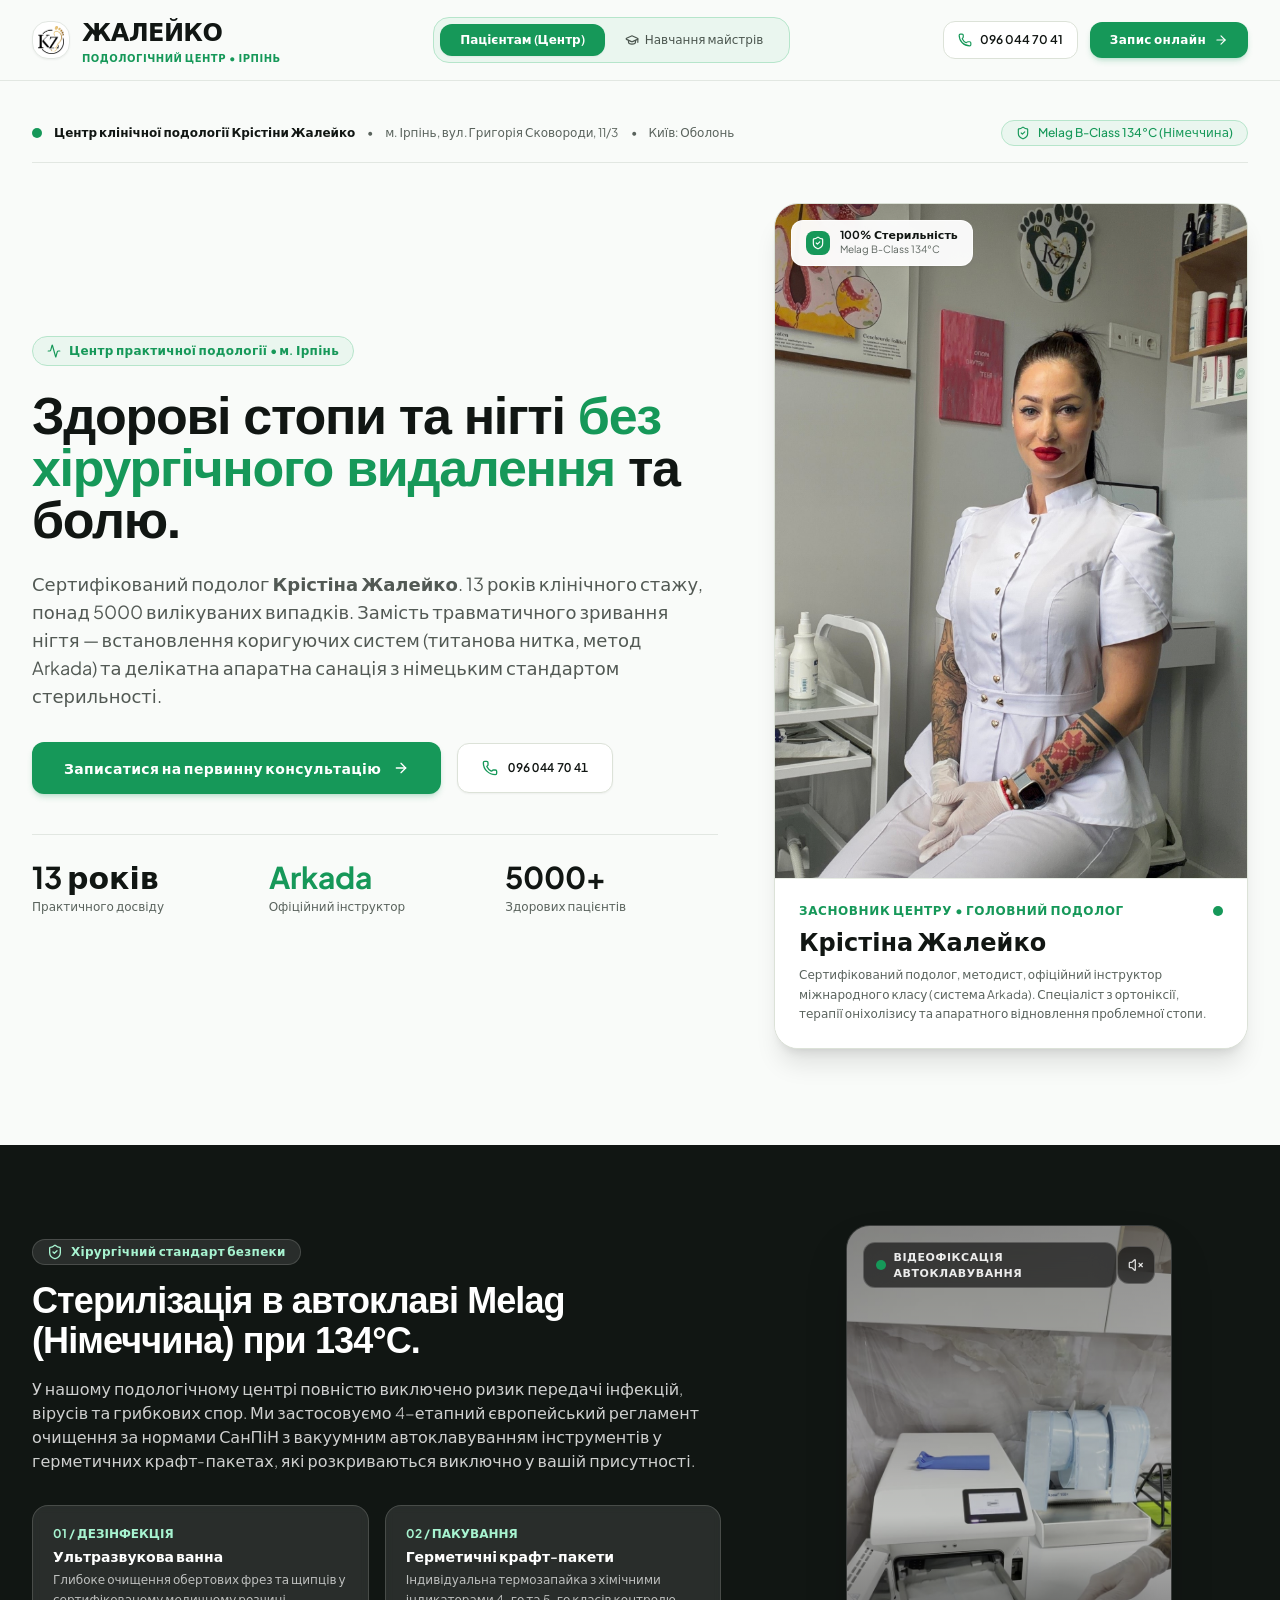
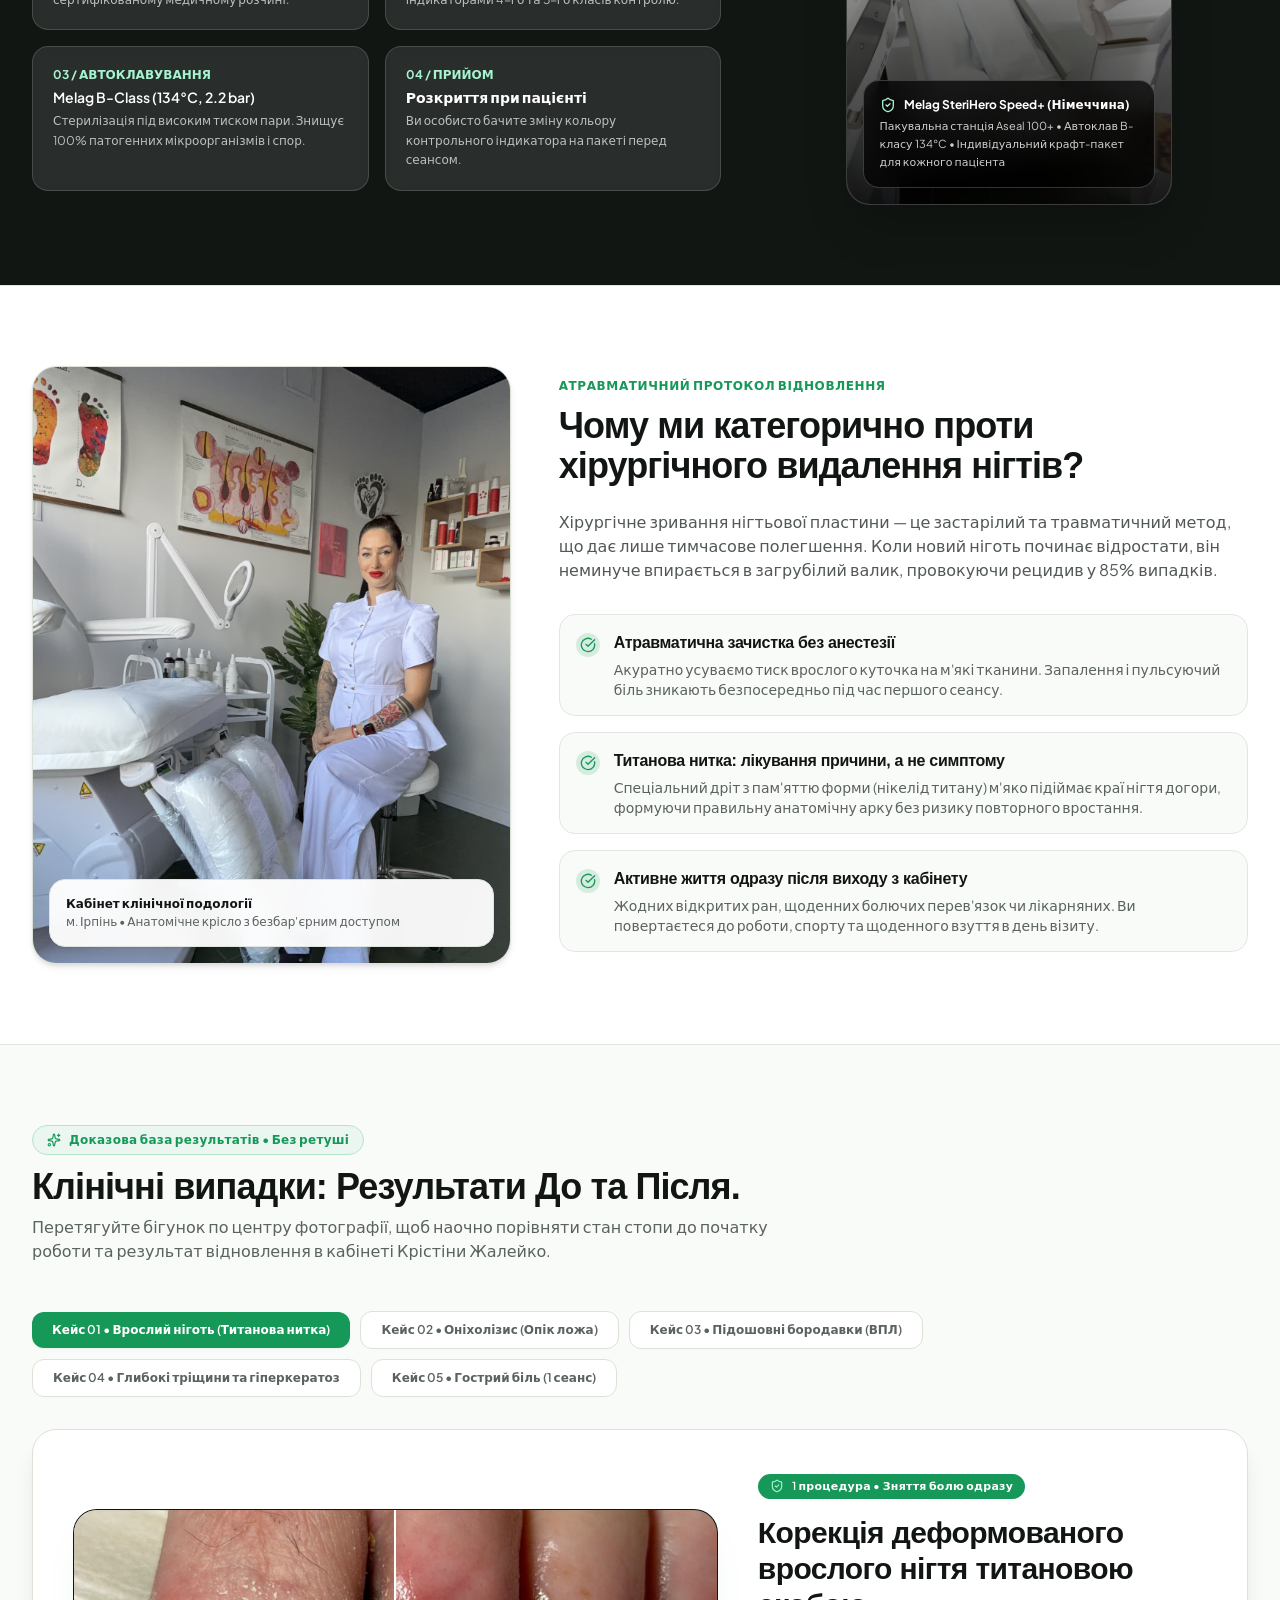
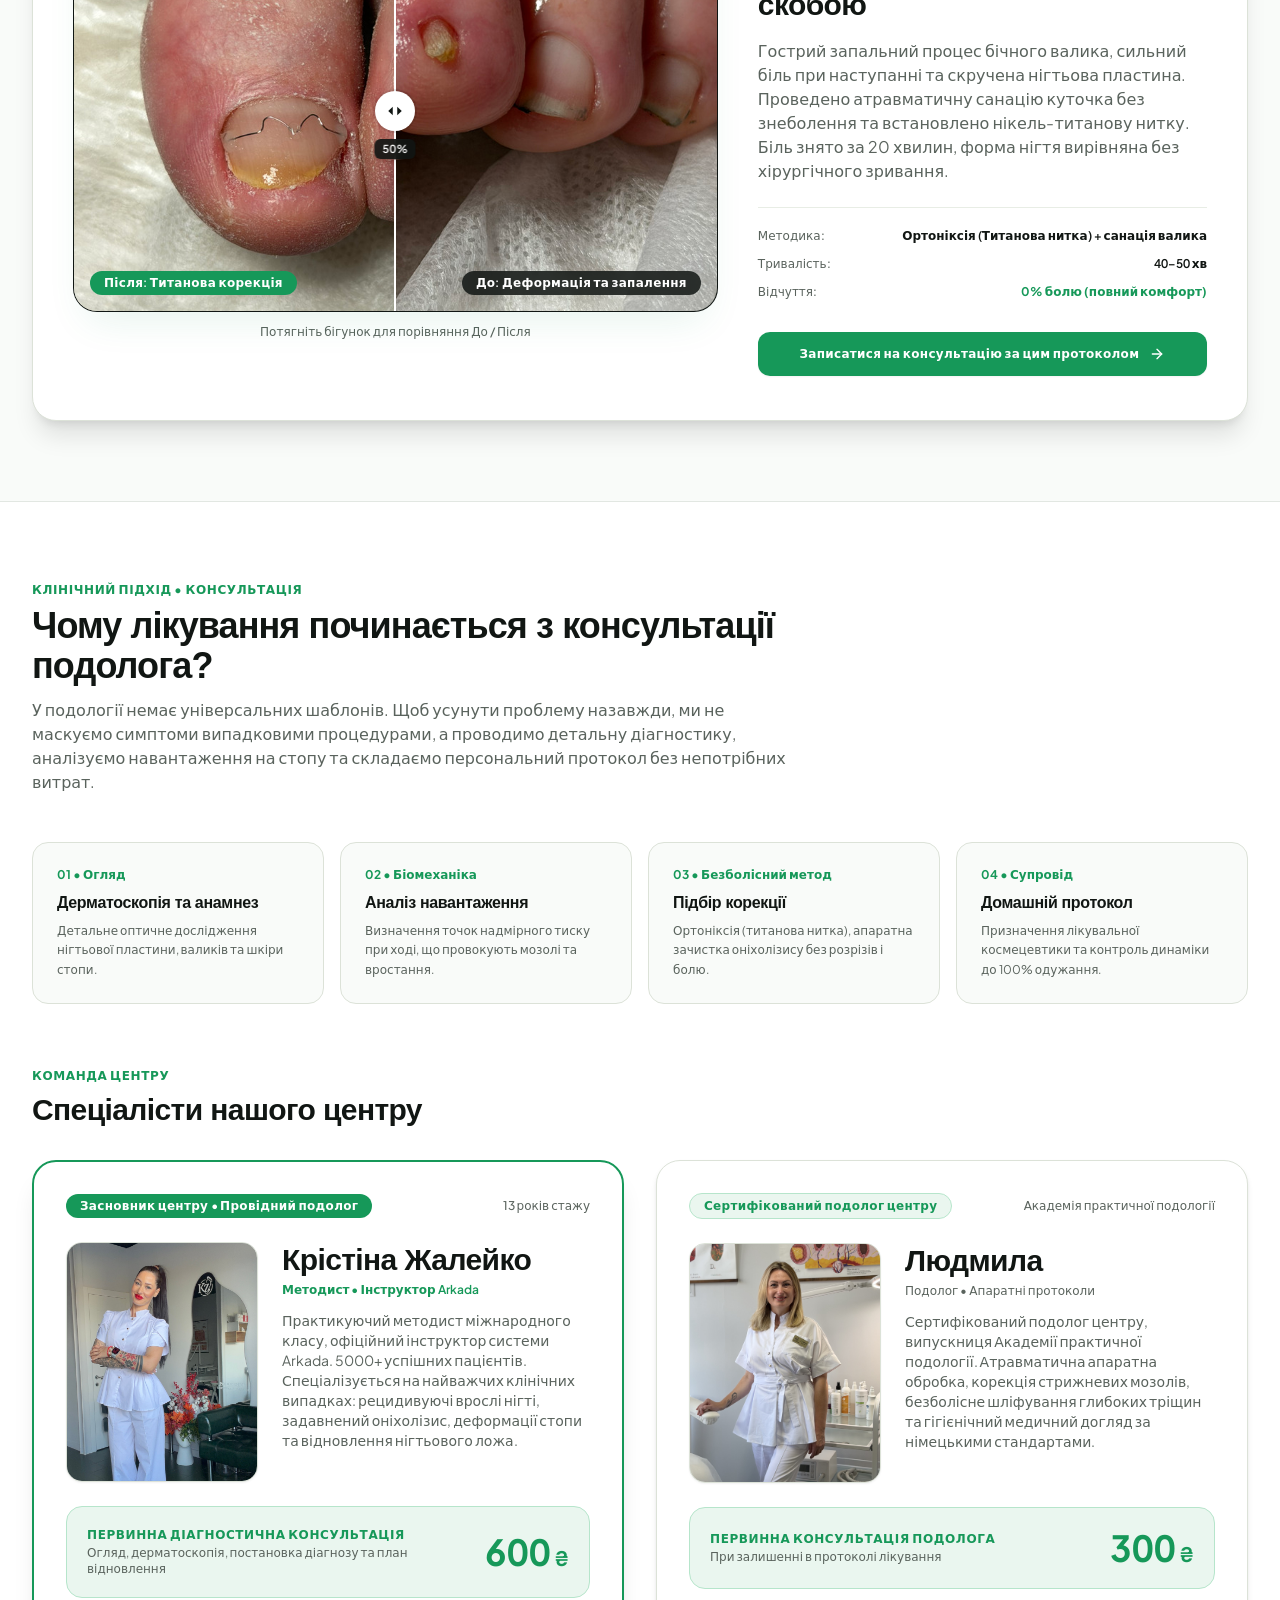
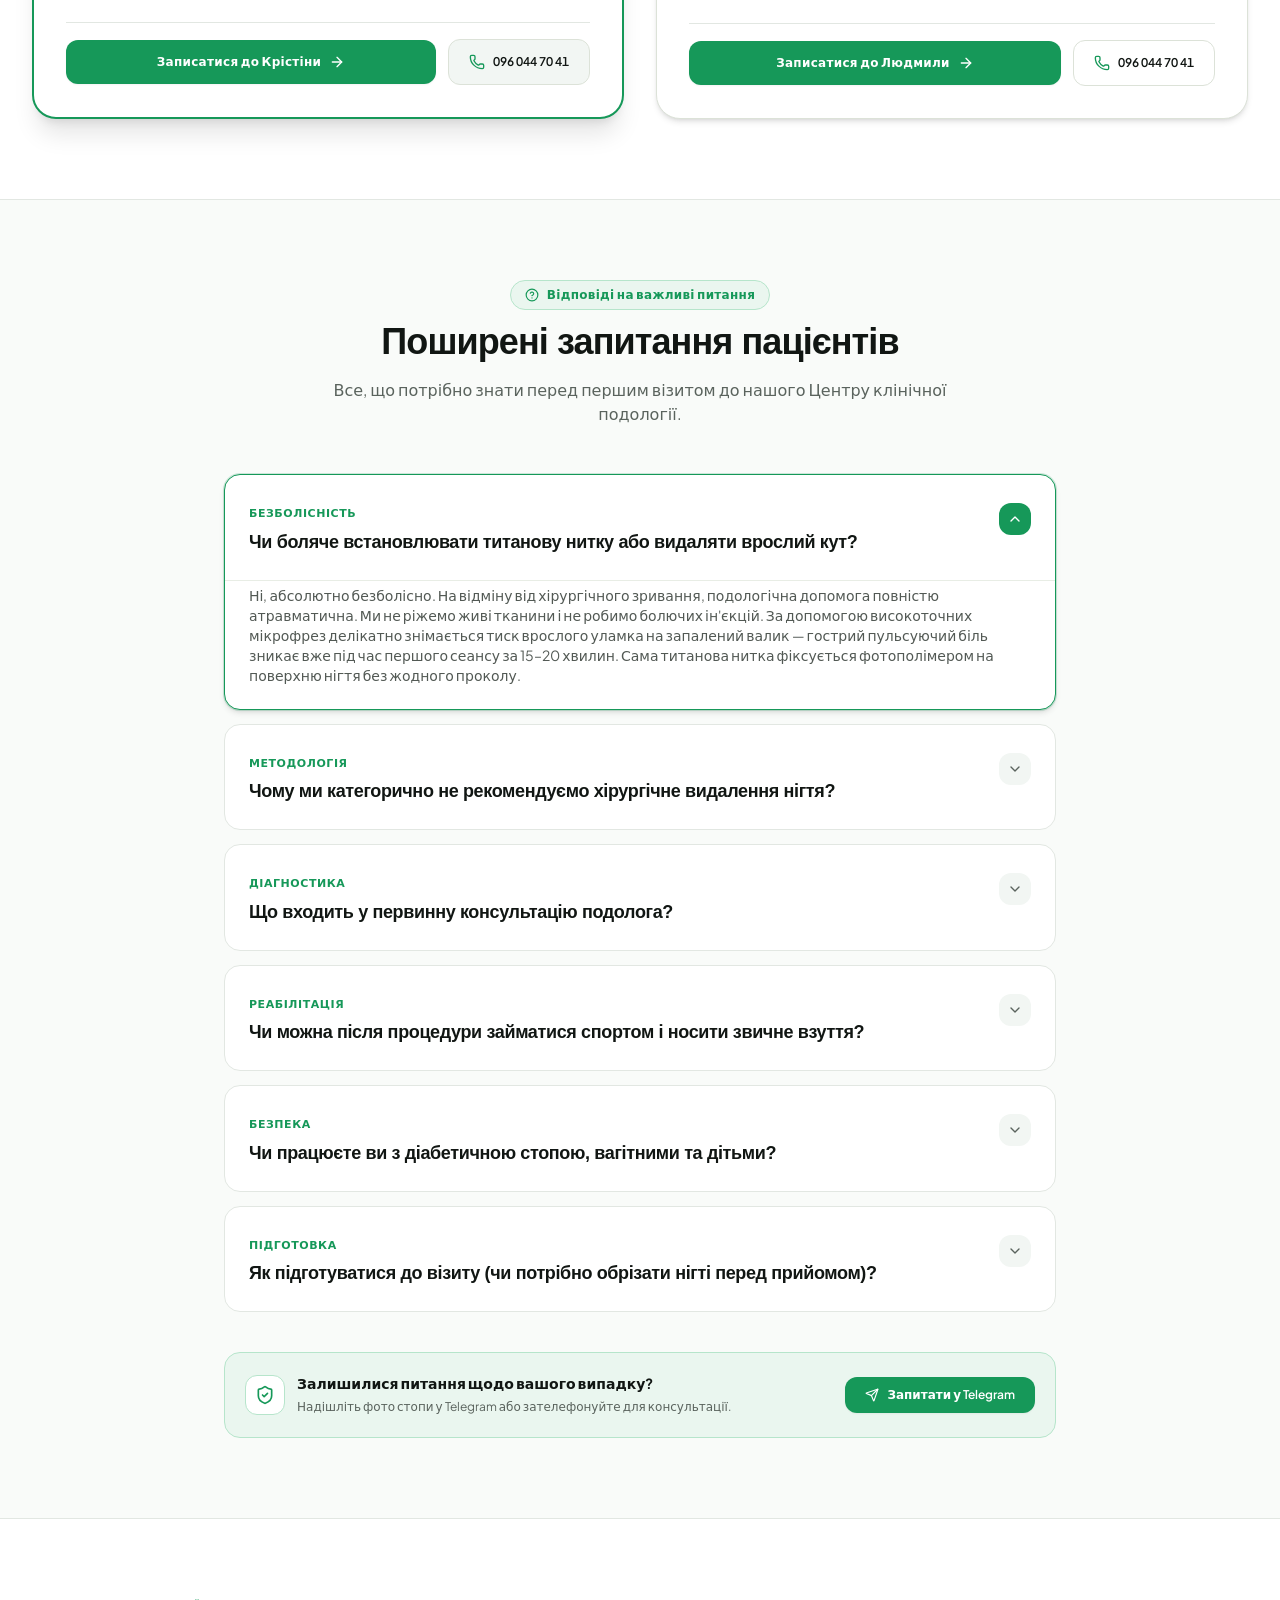
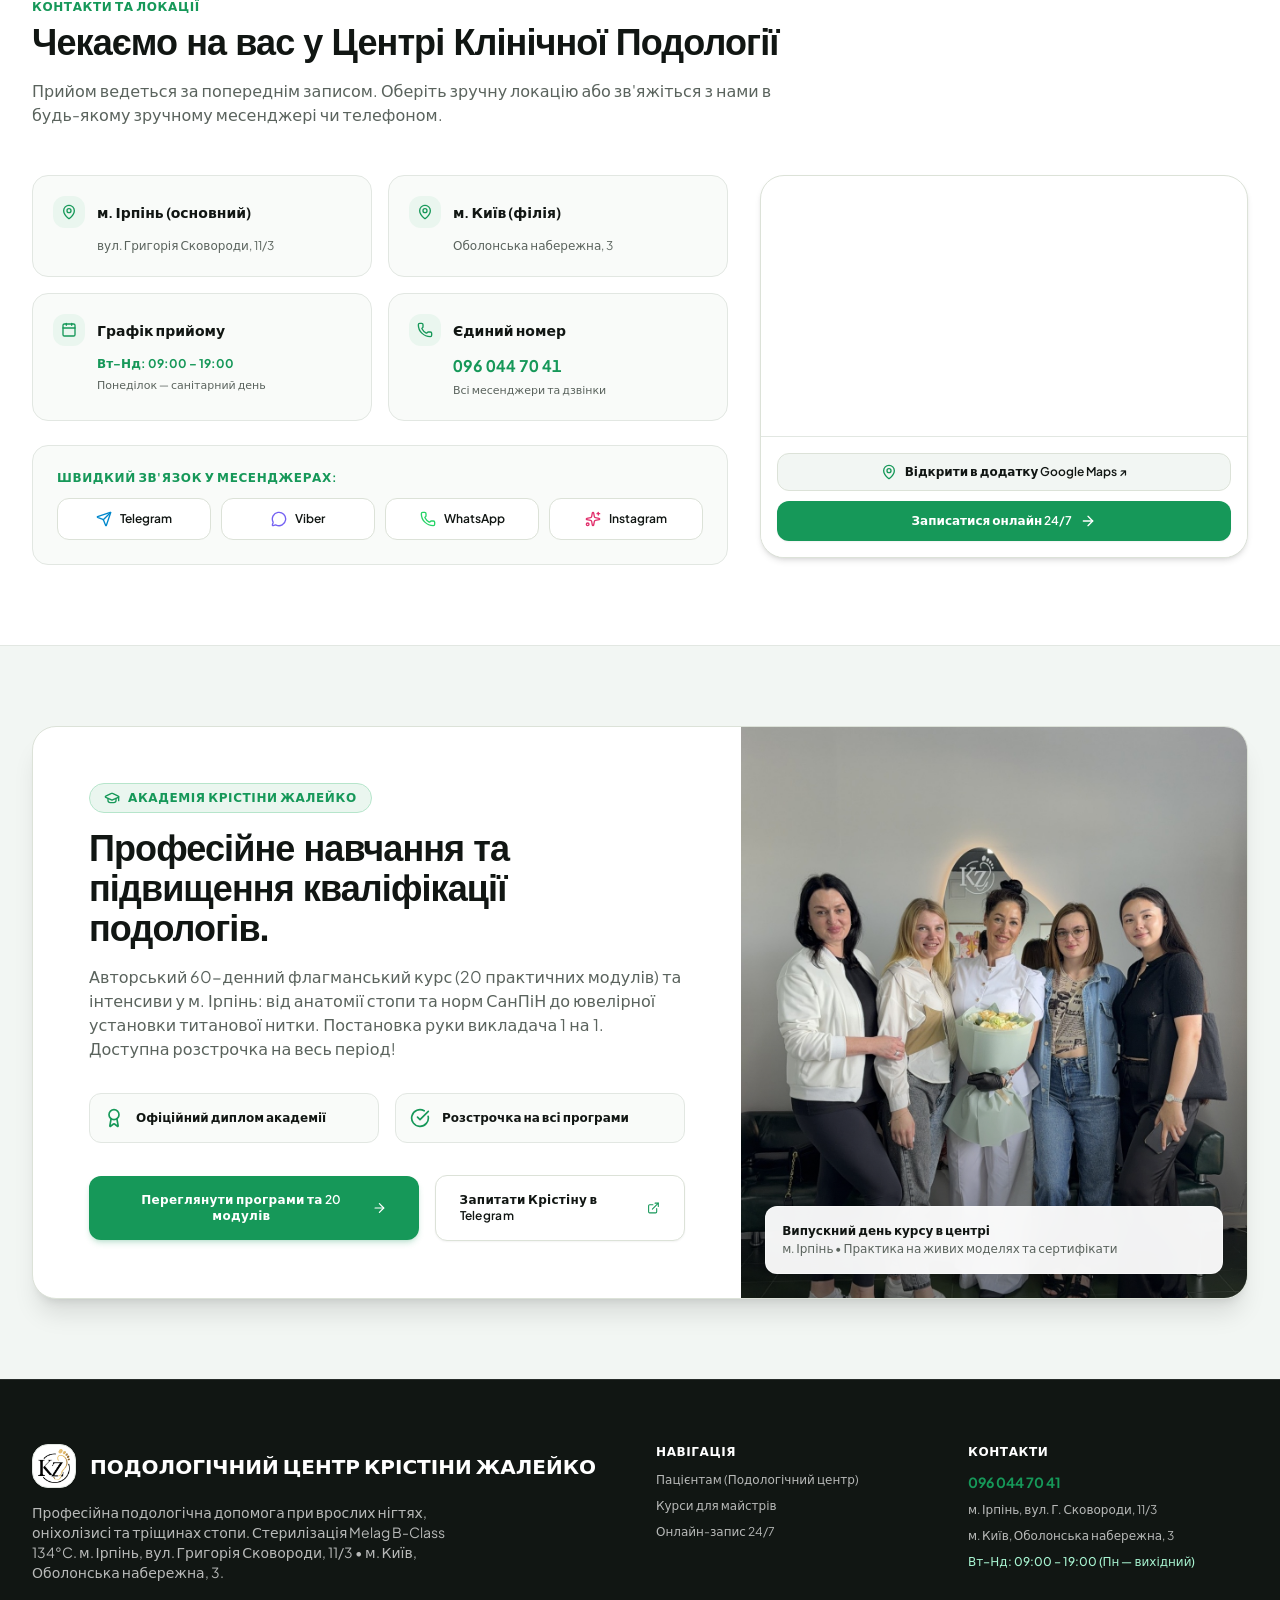
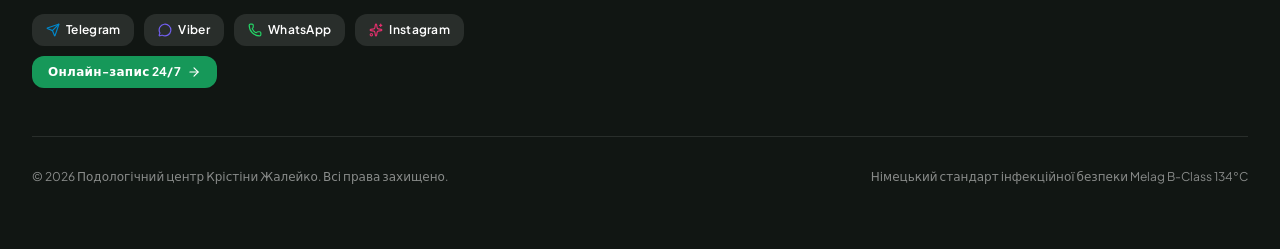
==== commit 54b7d2f0: "feat: complete production landing with real clinic photos, Melag video, 21st.dev FAQ and mobile poli" ====
--- a/index.html
+++ b/index.html
@@ -1,873 +1,27 @@
 <!doctype html>
-<html lang="uk">
-<head>
-  <meta charset="utf-8" />
-  <meta name="viewport" content="width=device-width, initial-scale=1, viewport-fit=cover" />
-  <title>Подолог Крістіна Жалейко | Клініка PODO.MEDIC - Київ, Ірпінь, Словенія</title>
-  <meta name="description" content="Сертифікований подолог з 13-річним досвідом. Безболісне лікування врослого нігтя методом Arkada, оніхолізис, видалення бородавок та мозолів, медичний педикюр. Стерильність 100% за нормами СанПіН." />
-  <link rel="canonical" href="./" />
+<html lang="uk" class="scroll-smooth antialiased selection:bg-forest selection:text-white">
+  <head>
+    <meta charset="UTF-8" />
+    <link rel="icon" type="image/jpeg" href="./images/logo-kz.jpg" />
+    <meta name="viewport" content="width=device-width, initial-scale=1.0, viewport-fit=cover" />
+    
+    <title>Центр клінічної подології Крістіни Жалейко • Ірпінь | Офіційний сайт</title>
+    <meta name="description" content="Преміальний центр клінічної подології Крістіни Жалейко в Ірпені. Безболісне відновлення нігтів титановою ниткою, лікування тріщин та оніхолізису за німецькими протоколами. Стерилізація Melag B-класу 134°C." />
+    
+    <!-- OpenGraph -->
+    <meta property="og:type" content="website" />
+    <meta property="og:title" content="Центр клінічної подології Крістіни Жалейко • Ірпінь" />
+    <meta property="og:description" content="Здорові стопи та нігті без болю та хірургічних операцій. 13 років клінічного досвіду. Онлайн-запис 24/7." />
+    <meta property="og:image" content="./images/logo-kz.jpg" />
 
-  <!-- OpenGraph -->
-  <meta property="og:type" content="website" />
-  <meta property="og:title" content="Подолог Крістіна Жалейко | Центр подології PODO.MEDIC" />
-  <meta property="og:description" content="Здорові стопи без болю та операцій. 13 років медичної практики, офіційний інструктор Arkada. Онлайн-запис 24/7." />
-  <meta property="og:image" content="img/kristina-portrait-clinic.jpg" />
-  <meta property="og:url" content="./" />
-
-  <!-- Stylesheet -->
-  <link rel="stylesheet" href="css/style.css" />
-  <!-- Production Scripts -->
-  <script src="js/main.js" defer></script>
-</head>
-<body>
-
-<a href="#main" class="skip-link">Перейти до основного вмісту</a>
-<a id="top"></a>
-
-<!-- TOPBAR STRIP -->
-<div class="topbar">
-  <div class="container topbar-inner">
-    <div class="topbar-locations">
-      <span class="badge-loc">📍 <b>Київ:</b> Оболонь</span>
-      <span class="dot-sep">·</span>
-      <span class="badge-loc">📍 <b>Ірпінь</b></span>
-      <span class="dot-sep hide-mob">·</span>
-      <span class="badge-loc hide-mob">🇪🇺 Словенія & Онлайн</span>
-    </div>
-    <div class="topbar-right">
-      <span class="topbar-status"><span class="pulse-green"></span> Відкрито</span>
-      <a href="tel:0960447041" class="topbar-phone">📞 096 044 70 41</a>
-    </div>
-  </div>
-</div>
-
-<!-- MAIN NAVIGATION -->
-<header class="site-nav" id="nav">
-  <div class="container nav-inner">
-    <a href="index.html" class="brand" aria-label="Головна сторінка Крістіна Жалейко">
-      <div class="brand-monogram">KZ</div>
-      <div class="brand-text">
-        <span class="brand-name">Крістіна Жалейко</span>
-        <span class="brand-sub">PODO.MEDIC <span class="portal-badge">Клініка</span></span>
-      </div>
-    </a>
-
-    <!-- Desktop Navigation Links -->
-    <nav class="nav-menu" aria-label="Головне меню">
-      <a href="#services" class="nav-link">Послуги <span class="nav-link-badge">06</span></a>
-      <a href="#protocol" class="nav-link">Діагностика</a>
-      <a href="#cases" class="nav-link">Кейси До/Після</a>
-      <a href="#safety" class="nav-link">Безпека 100%</a>
-      <a href="#about" class="nav-link">Про лікаря</a>
-      <a href="#reviews" class="nav-link">Відгуки</a>
-      <a href="#contacts" class="nav-link">Контакти</a>
-    </nav>
-
-    <!-- Cross Portal Link to Courses Page -->
-    <a href="courses.html" class="portal-switch" title="Перейти на сторінку Академії подології">
-      <span>🎓 Академія & Курси</span>
-      <span style="font-size:11px;">↗</span>
-    </a>
-
-    <!-- Nav Action Buttons -->
-    <div class="nav-actions">
-      <a href="https://apnt.app/centr_estetik_life" target="_blank" rel="noopener noreferrer" class="btn btn-primary btn-sm">
-        Записатись онлайн
-        <svg class="btn-icon" viewBox="0 0 16 16" fill="none" stroke="currentColor" stroke-width="2"><path d="M4 12l8-8M12 4H5m7 0v7"/></svg>
-      </a>
-      <button class="nav-toggle" id="navToggle" aria-label="Відкрити меню" aria-expanded="false">
-        <span></span><span></span><span></span>
-      </button>
-    </div>
-  </div>
-</header>
-
-<!-- FULLSCREEN SOLID MOBILE DRAWER -->
-<div class="mobile-drawer" id="mobileDrawer" aria-hidden="true">
-  <div class="mobile-drawer-portal-box">
-    <div>
-      <div class="title">Бажаєте опанувати професію?</div>
-      <div class="sub">Курси подології для майстрів з нуля та підвищення чеку</div>
-    </div>
-    <a href="courses.html" class="btn btn-gold btn-sm">В Академію ↗</a>
-  </div>
-
-  <nav class="mobile-drawer-links" aria-label="Мобільне меню">
-    <a href="#services" class="mobile-drawer-link"><span>Послуги та ціни</span> <span class="nav-link-badge">06</span></a>
-    <a href="#protocol" class="mobile-drawer-link"><span>Первинна консультація</span> <span class="nav-link-badge">Етап 1</span></a>
-    <a href="#cases" class="mobile-drawer-link"><span>Результати лікування (До/Після)</span> <span class="nav-link-badge">Кейси</span></a>
-    <a href="#safety" class="mobile-drawer-link"><span>Стерильність та безпека</span> <span class="nav-link-badge">СанПіН</span></a>
-    <a href="#about" class="mobile-drawer-link"><span>Про спеціаліста</span> <span class="nav-link-badge">13 років</span></a>
-    <a href="#reviews" class="mobile-drawer-link"><span>Відгуки пацієнтів</span> <span class="nav-link-badge">★ 5.0</span></a>
-    <a href="#contacts" class="mobile-drawer-link"><span>Контакти та локації</span> <span class="nav-link-badge">Київ/Ірпінь</span></a>
-  </nav>
-
-  <div class="mobile-drawer-cta">
-    <a href="https://apnt.app/centr_estetik_life" target="_blank" rel="noopener noreferrer" class="btn btn-primary">
-      Записатись онлайн через APNT ↗
-    </a>
-    <a href="https://t.me/kristina_zhaleyko" target="_blank" rel="noopener noreferrer" class="btn btn-secondary">
-      Написати в Telegram для консультації
-    </a>
-  </div>
-
-  <div class="mobile-drawer-contact">
-    <div>📍 <b>Київ:</b> Оболонська набережна, 3 (PODO.MEDIC)</div>
-    <div>📍 <b>Ірпінь:</b> вул. Григорія Сковороди, 11/3</div>
-    <div style="margin-top:6px; display:flex; gap:16px;">
-      <a href="tel:0960447041">📞 096 044 70 41</a>
-      <a href="tel:0689183738">📞 068 918 37 38</a>
-    </div>
-  </div>
-</div>
-
-<main id="main">
-
-  <!-- ========================================================================
-       HERO SECTION (CLINIC)
-       ======================================================================== -->
-  <section class="hero" id="home">
-    <div class="container hero-grid">
-      
-      <div class="hero-copy">
-        <div class="hero-badge-pill">
-          ● МЕДИЧНА ПОДОЛОГІЯ ТА ЕСТЕТИКА СТОПИ
-        </div>
-        
-        <h1 class="hero-h1">
-          Здорові стопи без болю, страху та <em>хірургічних операцій</em>.
-        </h1>
-        
-        <p class="hero-lead">
-          Сертифікований подолог Крістіна Жалейко. 13 років клінічного досвіду, авторські безболісні методики відновлення нігтів, стерильність класу B та індивідуальний підхід у Києві, Ірпені та Словенії.
-        </p>
-        
-        <div class="hero-actions">
-          <a href="https://apnt.app/centr_estetik_life" target="_blank" rel="noopener noreferrer" class="btn btn-primary btn-lg">
-            Записатись на консультацію
-            <svg class="btn-icon" viewBox="0 0 16 16" fill="none" stroke="currentColor" stroke-width="2"><path d="M4 12l8-8M12 4H5m7 0v7"/></svg>
-          </a>
-          <a href="https://t.me/kristina_zhaleyko" target="_blank" rel="noopener noreferrer" class="btn btn-secondary btn-lg">
-            Терміновий прийом при болю
-          </a>
-        </div>
-        
-        <div class="hero-metrics">
-          <div class="hero-metric-item">
-            <span class="metric-val">5000+</span>
-            <span class="metric-lbl">Пацієнтів прийнято</span>
-          </div>
-          <div class="hero-metric-item">
-            <span class="metric-val">13</span>
-            <span class="metric-lbl">Років досвіду</span>
-          </div>
-          <div class="hero-metric-item">
-            <span class="metric-val">Arkada</span>
-            <span class="metric-lbl">Офіційний інструктор</span>
-          </div>
-        </div>
-      </div>
-
-      <!-- Real Doctor Showcase Card -->
-      <div class="hero-art">
-        <div class="hero-showcase">
-          <div class="showcase-header-tag">
-            <span class="status-indicator"><span class="pulse-green"></span> PODO.MEDIC · Київ & Ірпінь</span>
-            <span>Запис онлайн 24/7</span>
-          </div>
-          <div class="showcase-photo-frame">
-            <img src="img/kristina-portrait-clinic.jpg" alt="Подолог Крістіна Жалейко у клінічному кабінеті" width="772" height="900" />
-          </div>
-          <div class="showcase-footer">
-            <div class="showcase-doctor-name">Крістіна Жалейко</div>
-            <div class="showcase-doctor-title">Провідний подолог, методист, інструктор міжнародного класу</div>
-            <div class="showcase-locations-row">
-              <div>📍 <b>Київ:</b> Оболонська набережна, 3</div>
-              <div>📍 <b>Ірпінь:</b> вул. Григорія Сковороди, 11/3</div>
-            </div>
-          </div>
-        </div>
-      </div>
-
-    </div>
-  </section>
-
-  <!-- ========================================================================
-       DIAGNOSTIC PROTOCOL (WHY CONSULTATION FIRST)
-       ======================================================================== -->
-  <section class="alt-bg" id="protocol">
-    <div class="container">
-      <div class="section-head text-center">
-        <span class="sec-eyebrow">Клінічний підхід</span>
-        <h2 class="sec-title">Чому лікування починається з <em>первинної консультації</em>?</h2>
-        <p class="sec-lead">
-          У подології немає універсальних шаблонів. Щоб позбутися проблеми назавжди, ми виявляємо справжню першопричину, а не маскуємо симптоми.
-        </p>
-      </div>
-
-      <div class="funnel-intro">
-        <div style="max-width: 820px; margin: 0 auto; text-align: center;">
-          <h3 style="font-size: 21px; margin-bottom: 12px; color: var(--primary);">
-            Індивідуальний протокол лікування замість випадкових процедур
-          </h3>
-          <p style="color: var(--muted); font-size: 15px; line-height: 1.6;">
-            На первинному прийомі Крістіна Жалейко проводить детальний огляд стопи, аналізує стан шкіри та нігтів, визначає біомеханіку навантаження і тільки після цього призначає точний, безпечний план відновлення.
-          </p>
-        </div>
-
-        <div class="funnel-grid">
-          <div class="funnel-step-card">
-            <div class="funnel-step-num">01</div>
-            <h3>Діагностика та дерматоскопія</h3>
-            <p>Візуальне дослідження нігтьової пластини, валиків та шкіри стопи. Збір детального анамнезу способу життя та взуття.</p>
-          </div>
-          <div class="funnel-step-card">
-            <div class="funnel-step-num">02</div>
-            <h3>Оцінка біомеханіки ходи</h3>
-            <p>Аналіз точок надмірного тиску на пальці та п'яти, що провокують утворення мозолів, стрижнів або вростання нігтів.</p>
-          </div>
-          <div class="funnel-step-card">
-            <div class="funnel-step-num">03</div>
-            <h3>Підбір безболісного методу</h3>
-            <p>Вибір корекційної системи (титанова нитка, метод Arkada), терапії оніхолізису або апаратного педикюру без розрізів.</p>
-          </div>
-          <div class="funnel-step-card">
-            <div class="funnel-step-num">04</div>
-            <h3>Домашній догляд & супровід</h3>
-            <p>Призначення сертифікованої космецевтики для швидкої регенерації та супровід лікаря до повного одужання.</p>
-          </div>
-        </div>
-      </div>
-    </div>
-  </section>
-
-  <!-- ========================================================================
-       SERVICES & PROCEDURES
-       ======================================================================== -->
-  <section id="services">
-    <div class="container">
-      <div class="section-head">
-        <span class="sec-eyebrow">Послуги та процедури</span>
-        <h2 class="sec-title">Медичний догляд та <em>терапія патологій стопи</em></h2>
-        <p class="sec-lead">
-          Повний спектр подологічної допомоги: від профілактичного гігієнічного педикюру до складних випадків деформацій нігтів.
-        </p>
-      </div>
-
-      <div class="services-grid">
-        
-        <!-- Service 1 -->
-        <div class="service-card">
-          <div class="service-header">
-            <div class="service-icon-box">
-              <svg width="24" height="24" viewBox="0 0 24 24" fill="none" stroke="currentColor" stroke-width="2"><path d="M12 2v20M17 5H9.5a3.5 3.5 0 0 0 0 7h5a3.5 3.5 0 0 1 0 7H6"/></svg>
-            </div>
-            <span class="service-tag">Флагманська послуга</span>
-          </div>
-          <h3>Безопераційна корекція врослого нігтя</h3>
-          <p>Купірування гострого болю в день звернення. Встановлення корекційних систем (титанова нитка, скоби, авторський метод Arkada) без видалення нігтьової пластини.</p>
-          <div class="service-indications">
-            <b>Показання:</b> біль у бокових валиках, запалення, деформація нігтя, скручування.
-          </div>
-          <div class="service-footer">
-            <span class="service-price">від 800 ₴</span>
-            <a href="https://apnt.app/centr_estetik_life" target="_blank" rel="noopener noreferrer" class="service-link">Записатись ↗</a>
-          </div>
-        </div>
-
-        <!-- Service 2 -->
-        <div class="service-card">
-          <div class="service-header">
-            <div class="service-icon-box">
-              <svg width="24" height="24" viewBox="0 0 24 24" fill="none" stroke="currentColor" stroke-width="2"><circle cx="12" cy="12" r="10"/><path d="m9 12 2 2 4-4"/></svg>
-            </div>
-            <span class="service-tag">Регенерація</span>
-          </div>
-          <h3>Лікування оніхолізису та дистрофій</h3>
-          <p>Апаратна безпечна зачистка порожнин під нігтьовою пластиною, усунення нестабільного кератину та стимуляція прикріплення нігтя до ложа.</p>
-          <div class="service-indications">
-            <b>Показання:</b> відшарування нігтя після гель-лаку або травми, зміна кольору, пустоти.
-          </div>
-          <div class="service-footer">
-            <span class="service-price">від 700 ₴</span>
-            <a href="https://apnt.app/centr_estetik_life" target="_blank" rel="noopener noreferrer" class="service-link">Записатись ↗</a>
-          </div>
-        </div>
-
-        <!-- Service 3 -->
-        <div class="service-card">
-          <div class="service-header">
-            <div class="service-icon-box">
-              <svg width="24" height="24" viewBox="0 0 24 24" fill="none" stroke="currentColor" stroke-width="2"><path d="M14 2H6a2 2 0 0 0-2 2v16a2 2 0 0 0 2 2h12a2 2 0 0 0 2-2V8z"/><path d="M14 2v6h6M16 13H8M16 17H8M10 9H8"/></svg>
-            </div>
-            <span class="service-tag">Медичний стандарт</span>
-          </div>
-          <h3>Медичний апаратний педикюр</h3>
-          <p>Комплексна обробка стоп і нігтів за сухим медичним протоколом без розпарювання. Очищення гіперкератозу, обробка пальців та кутикули.</p>
-          <div class="service-indications">
-            <b>Показання:</b> потовщення нігтів, сухість, діабетична стопа, вікові зміни.
-          </div>
-          <div class="service-footer">
-            <span class="service-price">від 1 000 ₴</span>
-            <a href="https://apnt.app/centr_estetik_life" target="_blank" rel="noopener noreferrer" class="service-link">Записатись ↗</a>
-          </div>
-        </div>
-
-        <!-- Service 4 -->
-        <div class="service-card">
-          <div class="service-header">
-            <div class="service-icon-box">
-              <svg width="24" height="24" viewBox="0 0 24 24" fill="none" stroke="currentColor" stroke-width="2"><path d="M12 22s8-4 8-10V5l-8-3-8 3v7c0 6 8 10 8 10z"/></svg>
-            </div>
-            <span class="service-tag">Без рубців</span>
-          </div>
-          <h3>Терапія підошовних бородавок</h3>
-          <p>Атравматична методика усунення вірусних бородавок (папілом) без глибокого випалювання, рубцювання та випадання з робочого графіка.</p>
-          <div class="service-indications">
-            <b>Показання:</b> болісні нарости на п'ятах або під пальцями, дискомфорт при ходьбі.
-          </div>
-          <div class="service-footer">
-            <span class="service-price">від 500 ₴</span>
-            <a href="https://apnt.app/centr_estetik_life" target="_blank" rel="noopener noreferrer" class="service-link">Записатись ↗</a>
-          </div>
-        </div>
-
-        <!-- Service 5 -->
-        <div class="service-card">
-          <div class="service-header">
-            <div class="service-icon-box">
-              <svg width="24" height="24" viewBox="0 0 24 24" fill="none" stroke="currentColor" stroke-width="2"><circle cx="12" cy="12" r="3"/><path d="M19.4 15a1.65 1.65 0 0 0 .33 1.82l.06.06a2 2 0 0 1 0 2.83 2 2 0 0 1-2.83 0l-.06-.06a1.65 1.65 0 0 0-1.82-.33 1.65 1.65 0 0 0-1 1.51V21a2 2 0 0 1-2 2 2 2 0 0 1-2-2v-.09A1.65 1.65 0 0 0 9 19.4a1.65 1.65 0 0 0-1.82.33l-.06.06a2 2 0 0 1-2.83 0 2 2 0 0 1 0-2.83l.06-.06a1.65 1.65 0 0 0 .33-1.82 1.65 1.65 0 0 0-1.51-1H3a2 2 0 0 1-2-2 2 2 0 0 1 2-2h.09A1.65 1.65 0 0 0 4.6 9a1.65 1.65 0 0 0-.33-1.82l-.06-.06a2 2 0 0 1 0-2.83 2 2 0 0 1 2.83 0l.06.06a1.65 1.65 0 0 0 1.82.33H9a1.65 1.65 0 0 0 1-1.51V3a2 2 0 0 1 2-2 2 2 0 0 1 2 2v.09a1.65 1.65 0 0 0 1 1.51 1.65 1.65 0 0 0 1.82-.33l.06-.06a2 2 0 0 1 2.83 0 2 2 0 0 1 0 2.83l-.06.06a1.65 1.65 0 0 0-.33 1.82V9a1.65 1.65 0 0 0 1.51 1H21a2 2 0 0 1 2 2 2 2 0 0 1-2 2h-.09a1.65 1.65 0 0 0-1.51 1z"/></svg>
-            </div>
-            <span class="service-tag">Точкове усунення</span>
-          </div>
-          <h3>Видалення мозолів та тріщин</h3>
-          <p>Висвердлювання стрижневих мозолів спеціальними фрезами, апаратне закриття глибоких тріщин п'ят із накладанням лікувальних розвантажувальних пов'язок.</p>
-          <div class="service-indications">
-            <b>Показання:</b> різкий біль у точці тиску, кровоточиві тріщини на п'ятах.
-          </div>
-          <div class="service-footer">
-            <span class="service-price">від 450 ₴</span>
-            <a href="https://apnt.app/centr_estetik_life" target="_blank" rel="noopener noreferrer" class="service-link">Записатись ↗</a>
-          </div>
-        </div>
-
-        <!-- Service 6 -->
-        <div class="service-card">
-          <div class="service-header">
-            <div class="service-icon-box">
-              <svg width="24" height="24" viewBox="0 0 24 24" fill="none" stroke="currentColor" stroke-width="2"><path d="M20.84 4.61a5.5 5.5 0 0 0-7.78 0L12 5.67l-1.06-1.06a5.5 5.5 0 0 0-7.78 7.78l1.06 1.06L12 21.23l7.78-7.78 1.06-1.06a5.5 5.5 0 0 0 0-7.78z"/></svg>
-            </div>
-            <span class="service-tag">Біомеханіка</span>
-          </div>
-          <h3>Індивідуальні ортози та розвантаження</h3>
-          <p>Виготовлення анатомічних силіконових міжпальцевих коректорів для зняття тиску з деформованих суглобів, захист від повторного натирання.</p>
-          <div class="service-indications">
-            <b>Показання:</b> деформація пальців, молоткоподібні пальці, кісточка Hallux Valgus.
-          </div>
-          <div class="service-footer">
-            <span class="service-price">від 500 ₴</span>
-            <a href="https://apnt.app/centr_estetik_life" target="_blank" rel="noopener noreferrer" class="service-link">Записатись ↗</a>
-          </div>
-        </div>
-
-      </div>
-    </div>
-  </section>
-
-  <!-- ========================================================================
-       REAL CLINICAL CASES (BEFORE & AFTER GALLERY)
-       ======================================================================== -->
-  <section class="alt-bg" id="cases">
-    <div class="container">
-      <div class="section-head text-center">
-        <span class="sec-eyebrow">Доказова практика</span>
-        <h2 class="sec-title">Реальні клінічні випадки: <em>результати лікування</em></h2>
-        <p class="sec-lead">
-          Кожен випадок супроводжується персональним протоколом. Нижче наведено реальні фотографії пацієнтів з практики Крістіни Жалейко.
-        </p>
-      </div>
-
-      <!-- Category Filter Tabs -->
-      <div class="cases-tabs-nav">
-        <button class="case-tab-btn active" data-filter="all">Всі результати</button>
-        <button class="case-tab-btn" data-filter="warts">Бородавки та папіломи</button>
-        <button class="case-tab-btn" data-filter="ingrown">Врослі нігті</button>
-        <button class="case-tab-btn" data-filter="onycholysis">Оніхолізис</button>
-        <button class="case-tab-btn" data-filter="trauma">Травми та відновлення</button>
-      </div>
-
-      <div class="cases-grid">
-        
-        <!-- Case 1: Plantar Warts -->
-        <div class="case-card" data-category="warts">
-          <div class="case-img-box">
-            <span class="case-badge-pill">4 стадії загоєння</span>
-            <span class="case-time-pill">Термін: 6 тижнів</span>
-            <img src="img/case-plantar-warts.jpg" alt="Динаміка лікування підошовних папілом у 4 етапи" loading="lazy" />
-          </div>
-          <div class="case-content">
-            <span class="case-category">Підошовні бородавки (папіломи)</span>
-            <h4>Повне відновлення епідермісу без рубців</h4>
-            <p>Пацієнт з множинними болісними папіломами на стопі. Проведено щадну подологічну деструкцію без глибокого опіку тканин. Шкіра повністю відновила природний малюнок.</p>
-            <div class="case-meta-row">
-              <span><b>Метод:</b> Апаратна деструкція</span>
-              <span>Без операції</span>
-            </div>
-          </div>
-        </div>
-
-        <!-- Case 2: In-grown Nail Correction -->
-        <div class="case-card" data-category="ingrown">
-          <div class="case-img-box">
-            <span class="case-badge-pill">Метод Arkada</span>
-            <span class="case-time-pill">Зняття болю: 1-й день</span>
-            <img src="img/case-ingrown-bracket.jpg" alt="Корекційна титанова система при врослому нігті" loading="lazy" />
-          </div>
-          <div class="case-content">
-            <span class="case-category">Врослий та деформований ніготь</span>
-            <h4>Безопераційна корекція титановою скобою</h4>
-            <p>Хронічне вростання бічного краю нігтьової пластини з регулярним запаленням валика. Встановлено титанову систему для плавного розгинання арки нігтя.</p>
-            <div class="case-meta-row">
-              <span><b>Метод:</b> Корекційна система</span>
-              <span>Без видалення</span>
-            </div>
-          </div>
-        </div>
-
-        <!-- Case 3: Onycholysis Recovery -->
-        <div class="case-card" data-category="onycholysis">
-          <div class="case-img-box">
-            <span class="case-badge-pill">Відновлення ложа</span>
-            <span class="case-time-pill">Термін: 3 місяці</span>
-            <img src="img/case-onycholysis-healed.jpg" alt="Здорова рожева пластина після лікування оніхолізису" loading="lazy" />
-          </div>
-          <div class="case-content">
-            <span class="case-category">Оніхолізис нігтьової пластини</span>
-            <h4>Повне прикріплення нігтя до нігтьового ложа</h4>
-            <p>Глибоке відшарування пластини після термічного опіку в лампі. Проведено апаратну зачистку нестабільних зон, стимуляцію ложа краплями та регенерацію.</p>
-            <div class="case-meta-row">
-              <span><b>Метод:</b> Зачистка + космецевтика</span>
-              <span>Здоровий ніготь</span>
-            </div>
-          </div>
-        </div>
-
-        <!-- Case 4: Trauma & Emergency Care -->
-        <div class="case-card" data-category="trauma">
-          <div class="case-img-box">
-            <span class="case-badge-pill">Купірування болю</span>
-            <span class="case-time-pill">Безпечне загоєння</span>
-            <img src="img/case-trauma-healed-smiley.jpg" alt="Безболісна пов'язка після обробки травми нігтя" loading="lazy" />
-          </div>
-          <div class="case-content">
-            <span class="case-category">Гостра травма та крововилив</span>
-            <h4>Акуратна обробка та психологічний комфорт</h4>
-            <p>Купірування піднігтьової гематоми та накладання захисної атравматичної пов'язки. Повний захист від занесення інфекції та зняття страху перед маніпуляціями.</p>
-            <div class="case-meta-row">
-              <span><b>Метод:</b> Антисептична обробка</span>
-              <span>Без стресу</span>
-            </div>
-          </div>
-        </div>
-
-        <!-- Case 5: Ingrown Wire Fixation -->
-        <div class="case-card" data-category="ingrown">
-          <div class="case-img-box">
-            <span class="case-badge-pill">Титанова нитка</span>
-            <span class="case-time-pill">Термін: 4 тижні</span>
-            <img src="img/case-ingrown-wire.jpg" alt="Титанова нитка на великому пальці ноги" loading="lazy" />
-          </div>
-          <div class="case-content">
-            <span class="case-category">Деформація нігтьової пластини</span>
-            <h4>Вирівнювання арки нігтя та захист куточків</h4>
-            <p>Запобігання повторному вростанню після невдалого педикюру. Плавне підняття країв нігтя без дискомфорту при носінні закритого повсякденного взуття.</p>
-            <div class="case-meta-row">
-              <span><b>Метод:</b> Ортоніксія</span>
-              <span>Комфортна ходьба</span>
-            </div>
-          </div>
-        </div>
-
-        <!-- Case 6: Silicone Orthosis -->
-        <div class="case-card" data-category="trauma">
-          <div class="case-img-box">
-            <span class="case-badge-pill">Анатомічний захист</span>
-            <span class="case-time-pill">Індивідуальний зліпок</span>
-            <img src="img/case-orthosis-silicone.jpg" alt="Індивідуальний силіконовий ортоз для пальців" loading="lazy" />
-          </div>
-          <div class="case-content">
-            <span class="case-category">Біомеханіка та деформація пальців</span>
-            <h4>Силіконовий ортоз для розвантаження міжпальцевого простору</h4>
-            <p>Усунення хронічного тертя та утворення міжпальцевих мозолів. Виготовляється за індивідуальною геометрією стопи пацієнта за 15 хвилин.</p>
-            <div class="case-meta-row">
-              <span><b>Метод:</b> Медичний силікон</span>
-              <span>Миттєве полегшення</span>
-            </div>
-          </div>
-        </div>
-
-      </div>
-    </div>
-  </section>
-
-  <!-- ========================================================================
-       STERILITY & SAFETY PROTOCOL (100% SANPIN)
-       ======================================================================== -->
-  <section id="safety">
-    <div class="container">
-      <div class="sterile-block">
-        <div class="sterile-grid">
-          <div>
-            <span class="sec-eyebrow">Безпека пацієнта</span>
-            <h2 class="sec-title" style="margin-bottom:14px;">Стерильність <em>100% за нормами СанПіН</em></h2>
-            <p style="color:var(--muted); font-size:15px; line-height:1.6; margin-bottom:24px;">
-              У кабінеті PODO.MEDIC діють найсуворіші медичні протоколи стерилізації. Кожен пацієнт гарантовано захищений від бактеріальних, вірусних та грибкових інфекцій.
-            </p>
-
-            <div class="sterile-steps-list">
-              <div class="sterile-step-item">
-                <div class="sterile-step-icon">1</div>
-                <div class="sterile-step-info">
-                  <h4>Дезінфекція в ультразвуковій ванні</h4>
-                  <p>Занурення інструментів у сертифікований дезінфікуючий розчин для повного знищення патогенної мікрофлори.</p>
-                </div>
-              </div>
-              <div class="sterile-step-item">
-                <div class="sterile-step-icon">2</div>
-                <div class="sterile-step-info">
-                  <h4>Передстерилізаційне очищення (ПСО)</h4>
-                  <p>Ретельне механічне промивання інструменту та апаратна сушка перед герметичним пакуванням.</p>
-                </div>
-              </div>
-              <div class="sterile-step-item">
-                <div class="sterile-step-icon">3</div>
-                <div class="sterile-step-info">
-                  <h4>Пакування в одноразові крафт-пакети</h4>
-                  <p>Кожен набір герметично запаюється в індивідуальний пакет із термохімічним індикатором стерильності 4-го класу.</p>
-                </div>
-              </div>
-              <div class="sterile-step-item">
-                <div class="sterile-step-icon">4</div>
-                <div class="sterile-step-info">
-                  <h4>Стерилізація в автоклаві Melag класу B</h4>
-                  <p>Обробка парою під високим тиском (134 °C). Пакет відкривається виключно в присутності пацієнта на початку процедури.</p>
-                </div>
-              </div>
-            </div>
-          </div>
-
-          <div class="sterile-photo-card">
-            <img src="img/clinic-sterilization-autoclave.jpg" alt="Крістіна Жалейко біля автоклава Melag класу B" width="900" height="960" />
-            <div class="sterile-photo-caption">
-              <strong>Медичний автоклав Melag класу B</strong>
-              <span>Золотий стандарт європейської стерилізації у кабінеті PODO.MEDIC</span>
-            </div>
-          </div>
-        </div>
-      </div>
-    </div>
-  </section>
-
-  <!-- ========================================================================
-       ABOUT SPECIALIST - KRISTINA ZHALEYKO
-       ======================================================================== -->
-  <section class="alt-bg" id="about">
-    <div class="container">
-      <div class="hero-grid" style="align-items:center;">
-        
-        <div class="hero-art">
-          <div class="hero-showcase">
-            <div class="showcase-photo-frame" style="aspect-ratio: 4/4.8;">
-              <img src="img/clinic-lounge-mirror.jpg" alt="Крістіна Жалейко у холі кабінету PODO.MEDIC" width="675" height="900" />
-            </div>
-            <div class="showcase-footer">
-              <div class="showcase-doctor-name">PODO.MEDIC & KZ Studio</div>
-              <div class="showcase-doctor-title">Затишна зона очікування, авторський інтер'єр, повна конфіденційність</div>
-            </div>
-          </div>
-        </div>
-
-        <div class="hero-copy">
-          <span class="sec-eyebrow">Про спеціаліста</span>
-          <h2 class="sec-title">Крістіна Жалейко: <em>13 років клінічного досвіду</em></h2>
-          
-          <p style="font-size:16px; color:var(--fg-soft); line-height:1.65; margin-bottom:18px;">
-            Я практикуючим подологом з 2013 року. За цей час допомогла понад 5000 пацієнтам забути про біль у стопах, позбутися хронічних мозолів та повернути красу нігтів без операційного втручання хірургів.
-          </p>
-          <p style="font-size:15px; color:var(--muted); line-height:1.6; margin-bottom:24px;">
-            Є офіційним сертифікованим інструктором інноваційної польської методики Arkada в Україні. Постійно підвищую кваліфікацію в Європі та ділюся знаннями на власних авторських курсах.
-          </p>
-
-          <div style="display:grid; grid-template-columns:1fr 1fr; gap:16px; margin-bottom:28px;">
-            <div style="background:var(--surface); border:1px solid var(--border); padding:16px; border-radius:var(--radius-sm);">
-              <div style="font-family:var(--font-serif); font-size:24px; color:var(--primary); font-weight:700;">13+ років</div>
-              <div style="font-size:12px; color:var(--muted); text-transform:uppercase; letter-spacing:0.04em; margin-top:2px;">Практики з 2013 р.</div>
-            </div>
-            <div style="background:var(--surface); border:1px solid var(--border); padding:16px; border-radius:var(--radius-sm);">
-              <div style="font-family:var(--font-serif); font-size:24px; color:var(--primary); font-weight:700;">5 000+</div>
-              <div style="font-size:12px; color:var(--muted); text-transform:uppercase; letter-spacing:0.04em; margin-top:2px;">Здорових пацієнтів</div>
-            </div>
-            <div style="background:var(--surface); border:1px solid var(--border); padding:16px; border-radius:var(--radius-sm);">
-              <div style="font-family:var(--font-serif); font-size:24px; color:var(--primary); font-weight:700;">Arkada</div>
-              <div style="font-size:12px; color:var(--muted); text-transform:uppercase; letter-spacing:0.04em; margin-top:2px;">Офіційний інструктор</div>
-            </div>
-            <div style="background:var(--surface); border:1px solid var(--border); padding:16px; border-radius:var(--radius-sm);">
-              <div style="font-family:var(--font-serif); font-size:24px; color:var(--primary); font-weight:700;">3 локації</div>
-              <div style="font-size:12px; color:var(--muted); text-transform:uppercase; letter-spacing:0.04em; margin-top:2px;">Київ · Ірпінь · Словенія</div>
-            </div>
-          </div>
-
-          <div>
-            <a href="https://apnt.app/centr_estetik_life" target="_blank" rel="noopener noreferrer" class="btn btn-primary">
-              Записатись на консультацію до Крістіни
-            </a>
-          </div>
-        </div>
-
-      </div>
-    </div>
-  </section>
-
-  <!-- ========================================================================
-       PATIENT REVIEWS
-       ======================================================================== -->
-  <section id="reviews">
-    <div class="container">
-      <div class="section-head text-center">
-        <span class="sec-eyebrow">Довіра пацієнтів</span>
-        <h2 class="sec-title">Що кажуть люди після <em>нашого лікування</em></h2>
-        <p class="sec-lead">
-          Оцінка 5.0 на сервісі онлайн-запису APNT та сотні теплих відгуків в Instagram @podo.medic.
-        </p>
-      </div>
-
-      <div class="testimonials-grid">
-        <div class="testimonial-card">
-          <div class="testimonial-rating">★★★★★</div>
-          <p class="testimonial-quote">
-            «Мучилась із врослим нігтем більше року, боялася хірургів, бо казали зірвати ніготь. Потрапила до Крістіни - біль зник буквально під час процедури! Встановили корекційну скобу, ніготь відріс ідеально рівний. Безмежно вдячна за професіоналізм та турботу!»
-          </p>
-          <div class="testimonial-author">
-            <div class="author-avatar">ОМ</div>
-            <div class="author-info">
-              <h5>Оксана Мельник</h5>
-              <span>Київ (Оболонь) · Врослий ніготь</span>
-            </div>
-          </div>
-        </div>
-
-        <div class="testimonial-card">
-          <div class="testimonial-rating">★★★★★</div>
-          <p class="testimonial-quote">
-            «Після гель-лаку нігті на руках почали відшаровуватись, дерматологи призначали лише мазі без результату. Крістіна провела правильну апаратну зачистку оніхолізису, призначила краплі, і через 2.5 місяці в мене виросли повністю здорові пластини. Найкращий подолог!»
-          </p>
-          <div class="testimonial-author">
-            <div class="author-avatar">ІК</div>
-            <div class="author-info">
-              <h5>Ірина Ковальчук</h5>
-              <span>Ірпінь · Оніхолізис</span>
-            </div>
-          </div>
-        </div>
-
-        <div class="testimonial-card">
-          <div class="testimonial-rating">★★★★★</div>
-          <p class="testimonial-quote">
-            «Привів маму з діабетичною стопою та дуже глибокими тріщинами на п'ятах, вона ледве ходила. Крістіна настільки делікатно все обробила, зробила лікувальні пов'язки, дала рекомендації щодо догляду. Мама тепер бігає як у молодості. Дякую за золоті руки!»
-          </p>
-          <div class="testimonial-author">
-            <div class="author-avatar">ВП</div>
-            <div class="author-info">
-              <h5>Володимир Петренко</h5>
-              <span>Київ · Медичний педикюр</span>
-            </div>
-          </div>
-        </div>
-      </div>
-    </div>
-  </section>
-
-  <!-- ========================================================================
-       CROSS-PORTAL PROMO BANNER (ACADEMY CALLOUT)
-       ======================================================================== -->
-  <section style="padding: 0 0 96px;">
-    <div class="container">
-      <div class="academy-promo-banner">
-        <div class="academy-banner-grid">
-          <div class="academy-banner-copy">
-            <div class="academy-banner-badge">🎓 Академія подології Крістіни Жалейко</div>
-            <h2 class="academy-banner-title">
-              Бажаєте стати <em>топовим подологом</em> та заробляти від 100 000 ₴?
-            </h2>
-            <p class="academy-banner-lead">
-              Переходьте на окремий портал нашої Академії: 60-денний флагманський курс із постановкою руки від офіційного інструктора Arkada. Особистий відбір через діагностичну співбесіду в Zoom.
-            </p>
-            <div class="academy-banner-actions">
-              <a href="courses.html" class="btn btn-gold btn-lg">
-                Перейти до програм навчання ↗
-              </a>
-              <a href="courses.html#curriculum" class="btn btn-ghost" style="color:#fff; border-color:rgba(255,255,255,0.3);">
-                Дивитися 18 модулів
-              </a>
-            </div>
-          </div>
-
-          <div class="academy-banner-img">
-            <img src="img/academy-graduates-group.jpg" alt="Випускниці курсів подології Крістіни Жалейко" width="765" height="850" />
-          </div>
-        </div>
-      </div>
-    </div>
-  </section>
-
-  <!-- ========================================================================
-       CONTACTS & LOCATIONS
-       ======================================================================== -->
-  <section class="alt-bg" id="contacts">
-    <div class="container">
-      <div class="section-head text-center">
-        <span class="sec-eyebrow">Локації та запис</span>
-        <h2 class="sec-title">Чекаємо на вас у <em>Києві та Ірпені</em></h2>
-        <p class="sec-lead">
-          Оберіть зручну для вас локацію та запишіться на прийом у кілька кліків через систему онлайн-бронювання.
-        </p>
-      </div>
-
-      <div style="display:grid; grid-template-columns:repeat(2, 1fr); gap:32px; max-width:980px; margin:0 auto 48px;">
-        <!-- Location 1: Kyiv -->
-        <div style="background:var(--surface); border:1px solid var(--border); border-radius:var(--radius); padding:32px 28px; display:flex; flex-direction:column; gap:14px;">
-          <div style="display:flex; justify-content:space-between; align-items:center;">
-            <span style="font-size:11px; font-weight:700; text-transform:uppercase; letter-spacing:0.08em; color:var(--primary); background:var(--primary-tint); padding:3px 10px; border-radius:var(--radius-full);">Кабінет PODO.MEDIC</span>
-            <span style="font-size:12px; color:var(--muted);">Пн-Сб: 09:00 - 19:00</span>
-          </div>
-          <h3 style="font-size:22px; font-weight:700; color:var(--fg);">м. Київ (Оболонь)</h3>
-          <p style="color:var(--muted); font-size:14.5px;">📍 <b>Адреса:</b> Оболонська набережна, 3</p>
-          <p style="color:var(--muted); font-size:13.5px; line-height:1.5;">Зручний під'їзд, паркінг біля входу, комфортна зона очікування з кавою.</p>
-          <div style="margin-top:auto; padding-top:16px; border-top:1px solid var(--border-light); display:flex; gap:12px;">
-            <a href="https://apnt.app/centr_estetik_life" target="_blank" rel="noopener noreferrer" class="btn btn-primary btn-sm" style="flex:1;">Записатись у Києві ↗</a>
-          </div>
-        </div>
-
-        <!-- Location 2: Irpin -->
-        <div style="background:var(--surface); border:1px solid var(--border); border-radius:var(--radius); padding:32px 28px; display:flex; flex-direction:column; gap:14px;">
-          <div style="display:flex; justify-content:space-between; align-items:center;">
-            <span style="font-size:11px; font-weight:700; text-transform:uppercase; letter-spacing:0.08em; color:var(--primary); background:var(--primary-tint); padding:3px 10px; border-radius:var(--radius-full);">Кабінет PODO.MEDIC</span>
-            <span style="font-size:12px; color:var(--muted);">За попереднім записом</span>
-          </div>
-          <h3 style="font-size:22px; font-weight:700; color:var(--fg);">м. Ірпінь</h3>
-          <p style="color:var(--muted); font-size:14.5px;">📍 <b>Адреса:</b> вул. Григорія Сковороди, 11/3</p>
-          <p style="color:var(--muted); font-size:13.5px; line-height:1.5;">Сучасне обладнання, повний цикл стерилізації, прийом дорослих та дітей.</p>
-          <div style="margin-top:auto; padding-top:16px; border-top:1px solid var(--border-light); display:flex; gap:12px;">
-            <a href="https://apnt.app/centr_estetik_life" target="_blank" rel="noopener noreferrer" class="btn btn-primary btn-sm" style="flex:1;">Записатись в Ірпені ↗</a>
-          </div>
-        </div>
-      </div>
-
-      <!-- Quick Connect Bar -->
-      <div style="background:var(--surface); border:1px solid var(--border); border-radius:var(--radius); padding:24px 32px; max-width:980px; margin:0 auto; display:flex; justify-content:space-between; align-items:center; flex-wrap:wrap; gap:16px;">
-        <div>
-          <div style="font-weight:700; color:var(--fg); font-size:16px;">Прямий зв'язок з адміністратором:</div>
-          <div style="font-size:13.5px; color:var(--muted);">Відповідаємо протягом 10 хвилин щодня</div>
-        </div>
-        <div style="display:flex; gap:14px; flex-wrap:wrap;">
-          <a href="tel:0960447041" class="btn btn-secondary btn-sm">📞 096 044 70 41</a>
-          <a href="https://t.me/kristina_zhaleyko" target="_blank" rel="noopener noreferrer" class="btn btn-secondary btn-sm">Telegram</a>
-          <a href="https://instagram.com/podo.medic" target="_blank" rel="noopener noreferrer" class="btn btn-red btn-sm">Instagram @podo.medic</a>
-        </div>
-      </div>
-    </div>
-  </section>
-
-</main>
-
-<!-- FOOTER -->
-<footer class="site-footer">
-  <div class="container">
-    <div class="footer-grid">
-      <div class="footer-col">
-        <div class="brand" style="margin-bottom:8px;">
-          <div class="brand-monogram">KZ</div>
-          <div class="brand-text">
-            <span class="brand-name">Крістіна Жалейко</span>
-            <span class="brand-sub">PODO.MEDIC · Центр Подології</span>
-          </div>
-        </div>
-        <p style="font-size:13.5px; color:var(--muted); line-height:1.6; max-width:320px;">
-          Професійна подологічна допомога при врослих нігтях, оніхолізисі, бородавках та мозолях. Стерильність класу B за європейськими медичними стандартами.
-        </p>
-      </div>
-
-      <div class="footer-col">
-        <h4>Навігація</h4>
-        <div class="footer-links">
-          <a href="#services">Послуги та ціни</a>
-          <a href="#protocol">Первинна діагностика</a>
-          <a href="#cases">Клінічні результати</a>
-          <a href="#safety">Стерильність та СанПіН</a>
-          <a href="#about">Про спеціаліста</a>
-          <a href="#reviews">Відгуки пацієнтів</a>
-        </div>
-      </div>
-
-      <div class="footer-col">
-        <h4>Для спеціалістів</h4>
-        <div class="footer-links">
-          <a href="courses.html">Академія подології</a>
-          <a href="courses.html#curriculum">60-денний флагман (18 модулів)</a>
-          <a href="courses.html#pricing">Тарифи та пакети</a>
-          <a href="courses.html#graduates">Відгуки випускників</a>
-          <a href="courses.html#faq">Питання та відповіді</a>
-        </div>
-      </div>
-
-      <div class="footer-col">
-        <h4>Контакти кабінетів</h4>
-        <div class="footer-links">
-          <div class="footer-contact-item">📍 Київ: Оболонська набережна, 3</div>
-          <div class="footer-contact-item">📍 Ірпінь: вул. Григорія Сковороди, 11/3</div>
-          <div class="footer-contact-item">📞 <a href="tel:0960447041">096 044 70 41</a> / <a href="tel:0689183738">068 918 37 38</a></div>
-          <div class="footer-contact-item">💬 <a href="https://t.me/kristina_zhaleyko" target="_blank" rel="noopener noreferrer">Telegram @kristina_zhaleyko</a></div>
-          <div class="footer-contact-item">📸 <a href="https://instagram.com/podo.medic" target="_blank" rel="noopener noreferrer">Instagram @podo.medic</a></div>
-        </div>
-      </div>
-    </div>
-
-    <div class="footer-bottom">
-      <div>© 2026 Крістіна Жалейко | PODO.MEDIC. Всі права захищено.</div>
-      <div class="footer-bottom-links">
-        <a href="#top">Вгору ↑</a>
-        <a href="courses.html">Портал Академії →</a>
-      </div>
-    </div>
-  </div>
-</footer>
-
-<!-- Schema.org MedicalBusiness Structured Data -->
-<script type="application/ld+json">
-{
-  "@context": "https://schema.org",
-  "@type": "MedicalBusiness",
-  "name": "PODO.MEDIC - Центр подології Крістіни Жалейко",
-  "image": "https://maliyuigor-blip.github.io/kristina-zhaleyko-podolog/img/kristina-portrait-clinic.jpg",
-  "description": "Сертифікований подолог з 13-річним досвідом. Безопераційне лікування врослого нігтя методом Arkada, оніхолізис, видалення бородавок та мозолів.",
-  "url": "https://maliyuigor-blip.github.io/kristina-zhaleyko-podolog/",
-  "telephone": ["+380960447041", "+380689183738"],
-  "address": [
-    {
-      "@type": "PostalAddress",
-      "streetAddress": "Оболонська набережна, 3",
-      "addressLocality": "Київ",
-      "addressCountry": "UA"
-    },
-    {
-      "@type": "PostalAddress",
-      "streetAddress": "вул. Григорія Сковороди, 11/3",
-      "addressLocality": "Ірпінь",
-      "addressCountry": "UA"
-    }
-  ]
-}
-</script>
-
-</body>
+    <!-- Google Fonts: Plus Jakarta Sans (Clean, elegant European clinical typography) -->
+    <link rel="preconnect" href="https://fonts.googleapis.com">
+    <link rel="preconnect" href="https://fonts.gstatic.com" crossorigin>
+    <link href="https://fonts.googleapis.com/css2?family=Plus+Jakarta+Sans:ital,wght@0,300..800;1,300..800&display=swap" rel="stylesheet">
+    <script type="module" crossorigin src="./assets/index-6bAZ_PhR.js"></script>
+    <link rel="stylesheet" crossorigin href="./assets/index-Svohf4js.css">
+  </head>
+  <body class="bg-canvas text-obsidian min-h-screen selection:bg-forest selection:text-white">
+    <div id="root"></div>
+  </body>
 </html>
--- a/assets/index-Svohf4js.css
+++ b/assets/index-Svohf4js.css
@@ -0,0 +1 @@
+*,:before,:after,::backdrop{--tw-border-spacing-x:0;--tw-border-spacing-y:0;--tw-translate-x:0;--tw-translate-y:0;--tw-rotate:0;--tw-skew-x:0;--tw-skew-y:0;--tw-scale-x:1;--tw-scale-y:1;--tw-pan-x: ;--tw-pan-y: ;--tw-pinch-zoom: ;--tw-scroll-snap-strictness:proximity;--tw-gradient-from-position: ;--tw-gradient-via-position: ;--tw-gradient-to-position: ;--tw-ordinal: ;--tw-slashed-zero: ;--tw-numeric-figure: ;--tw-numeric-spacing: ;--tw-numeric-fraction: ;--tw-ring-inset: ;--tw-ring-offset-width:0px;--tw-ring-offset-color:#fff;--tw-ring-color:#3b82f680;--tw-ring-offset-shadow:0 0 #0000;--tw-ring-shadow:0 0 #0000;--tw-shadow:0 0 #0000;--tw-shadow-colored:0 0 #0000;--tw-blur: ;--tw-brightness: ;--tw-contrast: ;--tw-grayscale: ;--tw-hue-rotate: ;--tw-invert: ;--tw-saturate: ;--tw-sepia: ;--tw-drop-shadow: ;--tw-backdrop-blur: ;--tw-backdrop-brightness: ;--tw-backdrop-contrast: ;--tw-backdrop-grayscale: ;--tw-backdrop-hue-rotate: ;--tw-backdrop-invert: ;--tw-backdrop-opacity: ;--tw-backdrop-saturate: ;--tw-backdrop-sepia: ;--tw-contain-size: ;--tw-contain-layout: ;--tw-contain-paint: ;--tw-contain-style: }*,:before,:after{box-sizing:border-box;border:0 solid #e5e7eb}:before,:after{--tw-content:""}html,:host{-webkit-text-size-adjust:100%;tab-size:4;font-feature-settings:normal;font-variation-settings:normal;-webkit-tap-highlight-color:transparent;font-family:Plus Jakarta Sans,system-ui,sans-serif;line-height:1.5}body{line-height:inherit;margin:0}hr{height:0;color:inherit;border-top-width:1px}abbr:where([title]){-webkit-text-decoration:underline dotted;text-decoration:underline dotted}h1,h2,h3,h4,h5,h6{font-size:inherit;font-weight:inherit}a{color:inherit;-webkit-text-decoration:inherit;text-decoration:inherit}b,strong{font-weight:bolder}code,kbd,samp,pre{font-feature-settings:normal;font-variation-settings:normal;font-family:Plus Jakarta Sans,system-ui,sans-serif;font-size:1em}small{font-size:80%}sub,sup{vertical-align:baseline;font-size:75%;line-height:0;position:relative}sub{bottom:-.25em}sup{top:-.5em}table{text-indent:0;border-color:inherit;border-collapse:collapse}button,input,optgroup,select,textarea{font-feature-settings:inherit;font-variation-settings:inherit;font-family:inherit;font-size:100%;font-weight:inherit;line-height:inherit;letter-spacing:inherit;color:inherit;margin:0;padding:0}button,select{text-transform:none}button,input:where([type=button]),input:where([type=reset]),input:where([type=submit]){-webkit-appearance:button;background-color:#0000;background-image:none}:-moz-focusring{outline:auto}:-moz-ui-invalid{box-shadow:none}progress{vertical-align:baseline}::-webkit-inner-spin-button{height:auto}::-webkit-outer-spin-button{height:auto}[type=search]{-webkit-appearance:textfield;outline-offset:-2px}::-webkit-search-decoration{-webkit-appearance:none}::-webkit-file-upload-button{-webkit-appearance:button;font:inherit}summary{display:list-item}blockquote,dl,dd,h1,h2,h3,h4,h5,h6,hr,figure,p,pre{margin:0}fieldset{margin:0;padding:0}legend{padding:0}ol,ul,menu{margin:0;padding:0;list-style:none}dialog{padding:0}textarea{resize:vertical}input::-moz-placeholder{opacity:1;color:#9ca3af}textarea::-moz-placeholder{opacity:1;color:#9ca3af}input::placeholder,textarea::placeholder{opacity:1;color:#9ca3af}button,[role=button]{cursor:pointer}:disabled{cursor:default}img,svg,video,canvas,audio,iframe,embed,object{vertical-align:middle;display:block}img,video{max-width:100%;height:auto}[hidden]:where(:not([hidden=until-found])){display:none}:root{--canvas:#f9fbf9;--obsidian:#111613;--forest:#169859;--forest-deep:#0f7643;--forest-subtle:#eaf6ef;--gold:#c6a564;--carmine:#e02b37}body{color:#111613;-webkit-font-smoothing:antialiased;-moz-osx-font-smoothing:grayscale;background-color:#f9fbf9;font-family:Plus Jakarta Sans,-apple-system,BlinkMacSystemFont,Segoe UI,Roboto,sans-serif;overflow-x:hidden}h1,h2,h3,h4,h5,h6{letter-spacing:-.02em;font-family:Outfit,-apple-system,BlinkMacSystemFont,sans-serif}.pointer-events-none{pointer-events:none}.pointer-events-auto{pointer-events:auto}.fixed{position:fixed}.absolute{position:absolute}.relative{position:relative}.sticky{position:sticky}.inset-0{inset:0}.inset-x-0{left:0;right:0}.inset-y-0{top:0;bottom:0}.bottom-0{bottom:0}.bottom-4{bottom:1rem}.bottom-6{bottom:1.5rem}.left-0{left:0}.left-1\/2{left:50%}.left-1\/3{left:33.3333%}.left-4{left:1rem}.left-6{left:1.5rem}.right-0{right:0}.right-4{right:1rem}.right-6{right:1.5rem}.top-0{top:0}.top-4{top:1rem}.top-\[calc\(100\%\+8px\)\]{top:calc(100% + 8px)}.isolate{isolation:isolate}.-z-10{z-index:-10}.z-0{z-index:0}.z-10{z-index:10}.z-20{z-index:20}.z-30{z-index:30}.z-40{z-index:40}.z-50{z-index:50}.z-\[60\]{z-index:60}.-mx-4{margin-left:-1rem;margin-right:-1rem}.mx-auto{margin-left:auto;margin-right:auto}.my-1{margin-top:.25rem;margin-bottom:.25rem}.mb-0\.5{margin-bottom:.125rem}.mb-1{margin-bottom:.25rem}.mb-1\.5{margin-bottom:.375rem}.mb-10{margin-bottom:2.5rem}.mb-12{margin-bottom:3rem}.mb-16{margin-bottom:4rem}.mb-2{margin-bottom:.5rem}.mb-3{margin-bottom:.75rem}.mb-3\.5{margin-bottom:.875rem}.mb-4{margin-bottom:1rem}.mb-5{margin-bottom:1.25rem}.mb-6{margin-bottom:1.5rem}.mb-8{margin-bottom:2rem}.ml-1{margin-left:.25rem}.ml-2{margin-left:.5rem}.mt-0\.5{margin-top:.125rem}.mt-1{margin-top:.25rem}.mt-10{margin-top:2.5rem}.mt-2{margin-top:.5rem}.mt-3{margin-top:.75rem}.mt-6{margin-top:1.5rem}.block{display:block}.inline-block{display:inline-block}.inline{display:inline}.flex{display:flex}.inline-flex{display:inline-flex}.grid{display:grid}.hidden{display:none}.aspect-\[4\/3\]{aspect-ratio:4/3}.aspect-\[4\/5\]{aspect-ratio:4/5}.aspect-\[9\/16\]{aspect-ratio:9/16}.size-10{width:2.5rem;height:2.5rem}.h-1\.5{height:.375rem}.h-10{height:2.5rem}.h-11{height:2.75rem}.h-12{height:3rem}.h-16{height:4rem}.h-2{height:.5rem}.h-2\.5{height:.625rem}.h-20{height:5rem}.h-3{height:.75rem}.h-3\.5{height:.875rem}.h-4{height:1rem}.h-48{height:12rem}.h-5{height:1.25rem}.h-6{height:1.5rem}.h-64{height:16rem}.h-7{height:1.75rem}.h-8{height:2rem}.h-9{height:2.25rem}.h-96{height:24rem}.h-full{height:100%}.h-px{height:1px}.max-h-\[580px\]{max-height:580px}.min-h-\[380px\]{min-height:380px}.min-h-\[420px\]{min-height:420px}.min-h-\[480px\]{min-height:480px}.min-h-screen{min-height:100vh}.w-0\.5{width:.125rem}.w-1\.5{width:.375rem}.w-10{width:2.5rem}.w-11{width:2.75rem}.w-12{width:3rem}.w-16{width:4rem}.w-2{width:.5rem}.w-2\.5{width:.625rem}.w-3{width:.75rem}.w-3\.5{width:.875rem}.w-4{width:1rem}.w-48{width:12rem}.w-5{width:1.25rem}.w-6{width:1.5rem}.w-64{width:16rem}.w-7{width:1.75rem}.w-8{width:2rem}.w-9{width:2.25rem}.w-96{width:24rem}.w-full{width:100%}.min-w-0{min-width:0}.max-w-2xl{max-width:42rem}.max-w-3xl{max-width:48rem}.max-w-4xl{max-width:56rem}.max-w-7xl{max-width:80rem}.max-w-md{max-width:28rem}.max-w-xl{max-width:36rem}.flex-1{flex:1}.shrink{flex-shrink:1}.shrink-0{flex-shrink:0}.-translate-x-1\/2{--tw-translate-x:-50%;transform:translate(var(--tw-translate-x), var(--tw-translate-y)) rotate(var(--tw-rotate)) skewX(var(--tw-skew-x)) skewY(var(--tw-skew-y)) scaleX(var(--tw-scale-x)) scaleY(var(--tw-scale-y))}.translate-y-0{--tw-translate-y:0px;transform:translate(var(--tw-translate-x), var(--tw-translate-y)) rotate(var(--tw-rotate)) skewX(var(--tw-skew-x)) skewY(var(--tw-skew-y)) scaleX(var(--tw-scale-x)) scaleY(var(--tw-scale-y))}.translate-y-full{--tw-translate-y:100%;transform:translate(var(--tw-translate-x), var(--tw-translate-y)) rotate(var(--tw-rotate)) skewX(var(--tw-skew-x)) skewY(var(--tw-skew-y)) scaleX(var(--tw-scale-x)) scaleY(var(--tw-scale-y))}.rotate-180{--tw-rotate:180deg;transform:translate(var(--tw-translate-x), var(--tw-translate-y)) rotate(var(--tw-rotate)) skewX(var(--tw-skew-x)) skewY(var(--tw-skew-y)) scaleX(var(--tw-scale-x)) scaleY(var(--tw-scale-y))}.transform{transform:translate(var(--tw-translate-x), var(--tw-translate-y)) rotate(var(--tw-rotate)) skewX(var(--tw-skew-x)) skewY(var(--tw-skew-y)) scaleX(var(--tw-scale-x)) scaleY(var(--tw-scale-y))}@keyframes pulse{50%{opacity:.5}}.animate-pulse{animation:2s cubic-bezier(.4,0,.6,1) infinite pulse}.cursor-ew-resize{cursor:ew-resize}.cursor-ns-resize{cursor:ns-resize}.cursor-pointer{cursor:pointer}.touch-none{touch-action:none}.select-none{-webkit-user-select:none;user-select:none}.snap-x{scroll-snap-type:x var(--tw-scroll-snap-strictness)}.snap-start{scroll-snap-align:start}.grid-cols-1{grid-template-columns:repeat(1,minmax(0,1fr))}.grid-cols-2{grid-template-columns:repeat(2,minmax(0,1fr))}.grid-cols-3{grid-template-columns:repeat(3,minmax(0,1fr))}.grid-cols-4{grid-template-columns:repeat(4,minmax(0,1fr))}.flex-col{flex-direction:column}.flex-wrap{flex-wrap:wrap}.items-start{align-items:flex-start}.items-center{align-items:center}.items-baseline{align-items:baseline}.items-stretch{align-items:stretch}.justify-end{justify-content:flex-end}.justify-center{justify-content:center}.justify-between{justify-content:space-between}.gap-1{gap:.25rem}.gap-1\.5{gap:.375rem}.gap-10{gap:2.5rem}.gap-12{gap:3rem}.gap-2{gap:.5rem}.gap-2\.5{gap:.625rem}.gap-3{gap:.75rem}.gap-3\.5{gap:.875rem}.gap-4{gap:1rem}.gap-6{gap:1.5rem}.gap-8{gap:2rem}.space-y-2>:not([hidden])~:not([hidden]){--tw-space-y-reverse:0;margin-top:calc(.5rem * calc(1 - var(--tw-space-y-reverse)));margin-bottom:calc(.5rem * var(--tw-space-y-reverse))}.space-y-2\.5>:not([hidden])~:not([hidden]){--tw-space-y-reverse:0;margin-top:calc(.625rem * calc(1 - var(--tw-space-y-reverse)));margin-bottom:calc(.625rem * var(--tw-space-y-reverse))}.space-y-3>:not([hidden])~:not([hidden]){--tw-space-y-reverse:0;margin-top:calc(.75rem * calc(1 - var(--tw-space-y-reverse)));margin-bottom:calc(.75rem * var(--tw-space-y-reverse))}.space-y-3\.5>:not([hidden])~:not([hidden]){--tw-space-y-reverse:0;margin-top:calc(.875rem * calc(1 - var(--tw-space-y-reverse)));margin-bottom:calc(.875rem * var(--tw-space-y-reverse))}.space-y-4>:not([hidden])~:not([hidden]){--tw-space-y-reverse:0;margin-top:calc(1rem * calc(1 - var(--tw-space-y-reverse)));margin-bottom:calc(1rem * var(--tw-space-y-reverse))}.space-y-6>:not([hidden])~:not([hidden]){--tw-space-y-reverse:0;margin-top:calc(1.5rem * calc(1 - var(--tw-space-y-reverse)));margin-bottom:calc(1.5rem * var(--tw-space-y-reverse))}.overflow-hidden{overflow:hidden}.overflow-x-auto{overflow-x:auto}.overflow-y-auto{overflow-y:auto}.overflow-x-hidden{overflow-x:hidden}.scroll-smooth{scroll-behavior:smooth}.truncate{text-overflow:ellipsis;white-space:nowrap;overflow:hidden}.whitespace-nowrap{white-space:nowrap}.rounded-2xl{border-radius:1rem}.rounded-3xl{border-radius:1.5rem}.rounded-\[24px\]{border-radius:24px}.rounded-bento{border-radius:28px}.rounded-full{border-radius:9999px}.rounded-lg{border-radius:.5rem}.rounded-md{border-radius:.375rem}.rounded-xl{border-radius:.75rem}.rounded-b{border-bottom-right-radius:.25rem;border-bottom-left-radius:.25rem}.border{border-width:1px}.border-2{border-width:2px}.border-y{border-top-width:1px;border-bottom-width:1px}.border-b{border-bottom-width:1px}.border-t{border-top-width:1px}.border-\[\#169859\]{--tw-border-opacity:1;border-color:rgb(22 152 89/var(--tw-border-opacity,1))}.border-\[\#B6E5CB\]{--tw-border-opacity:1;border-color:rgb(182 229 203/var(--tw-border-opacity,1))}.border-\[\#DCE2D8\]{--tw-border-opacity:1;border-color:rgb(220 226 216/var(--tw-border-opacity,1))}.border-\[\#E0E4DE\]{--tw-border-opacity:1;border-color:rgb(224 228 222/var(--tw-border-opacity,1))}.border-\[\#E2E7E2\]{--tw-border-opacity:1;border-color:rgb(226 231 226/var(--tw-border-opacity,1))}.border-\[\#E2E7E2\]\/50{border-color:#e2e7e280}.border-\[\#E8EDE5\]{--tw-border-opacity:1;border-color:rgb(232 237 229/var(--tw-border-opacity,1))}.border-obsidian-border{--tw-border-opacity:1;border-color:rgb(36 43 38/var(--tw-border-opacity,1))}.border-obsidian\/10{border-color:#1116131a}.border-obsidian\/15{border-color:#11161326}.border-steel-border{--tw-border-opacity:1;border-color:rgb(226 231 226/var(--tw-border-opacity,1))}.border-steel-border\/80{border-color:#e2e7e2cc}.border-white\/10{border-color:#ffffff1a}.border-white\/15{border-color:#ffffff26}.border-white\/20{border-color:#fff3}.border-white\/40{border-color:#fff6}.border-white\/60{border-color:#fff9}.border-white\/70{border-color:#ffffffb3}.bg-\[\#0088cc\]\/10{background-color:#0088cc1a}.bg-\[\#111613\]{--tw-bg-opacity:1;background-color:rgb(17 22 19/var(--tw-bg-opacity,1))}.bg-\[\#169859\]{--tw-bg-opacity:1;background-color:rgb(22 152 89/var(--tw-bg-opacity,1))}.bg-\[\#169859\]\/15{background-color:#16985926}.bg-\[\#25D366\]\/10{background-color:#25d3661a}.bg-\[\#7360f2\]\/10{background-color:#7360f21a}.bg-\[\#E1306C\]\/10{background-color:#e1306c1a}.bg-\[\#EAF6EF\]{--tw-bg-opacity:1;background-color:rgb(234 246 239/var(--tw-bg-opacity,1))}.bg-\[\#EAF6EF\]\/40{background-color:#eaf6ef66}.bg-\[\#F2F6F3\]{--tw-bg-opacity:1;background-color:rgb(242 246 243/var(--tw-bg-opacity,1))}.bg-\[\#F9FBF9\]{--tw-bg-opacity:1;background-color:rgb(249 251 249/var(--tw-bg-opacity,1))}.bg-\[\#F9FBF9\]\/95{background-color:#f9fbf9f2}.bg-black\/30{background-color:#0000004d}.bg-black\/40{background-color:#0006}.bg-black\/60{background-color:#0009}.bg-black\/70{background-color:#000000b3}.bg-canvas{--tw-bg-opacity:1;background-color:rgb(249 251 249/var(--tw-bg-opacity,1))}.bg-canvas-subtle{--tw-bg-opacity:1;background-color:rgb(242 246 243/var(--tw-bg-opacity,1))}.bg-canvas\/90{background-color:#f9fbf9e6}.bg-carmine{--tw-bg-opacity:1;background-color:rgb(224 43 55/var(--tw-bg-opacity,1))}.bg-carmine\/10{background-color:#e02b371a}.bg-forest{--tw-bg-opacity:1;background-color:rgb(22 152 89/var(--tw-bg-opacity,1))}.bg-forest-light{--tw-bg-opacity:1;background-color:rgb(34 197 94/var(--tw-bg-opacity,1))}.bg-forest-subtle{--tw-bg-opacity:1;background-color:rgb(234 246 239/var(--tw-bg-opacity,1))}.bg-forest\/10{background-color:#1698591a}.bg-forest\/20{background-color:#16985933}.bg-forest\/5{background-color:#1698590d}.bg-forest\/80{background-color:#169859cc}.bg-obsidian{--tw-bg-opacity:1;background-color:rgb(17 22 19/var(--tw-bg-opacity,1))}.bg-obsidian-card{--tw-bg-opacity:1;background-color:rgb(22 27 24/var(--tw-bg-opacity,1))}.bg-obsidian\/85{background-color:#111613d9}.bg-obsidian\/90{background-color:#111613e6}.bg-obsidian\/95{background-color:#111613f2}.bg-steel-border{--tw-bg-opacity:1;background-color:rgb(226 231 226/var(--tw-bg-opacity,1))}.bg-transparent{background-color:#0000}.bg-white{--tw-bg-opacity:1;background-color:rgb(255 255 255/var(--tw-bg-opacity,1))}.bg-white\/10{background-color:#ffffff1a}.bg-white\/5{background-color:#ffffff0d}.bg-white\/80{background-color:#fffc}.bg-white\/90{background-color:#ffffffe6}.bg-white\/95{background-color:#fffffff2}.bg-gradient-to-t{background-image:linear-gradient(to top, var(--tw-gradient-stops))}.from-black\/25{--tw-gradient-from:#00000040 var(--tw-gradient-from-position);--tw-gradient-to:#0000 var(--tw-gradient-to-position);--tw-gradient-stops:var(--tw-gradient-from), var(--tw-gradient-to)}.from-black\/60{--tw-gradient-from:#0009 var(--tw-gradient-from-position);--tw-gradient-to:#0000 var(--tw-gradient-to-position);--tw-gradient-stops:var(--tw-gradient-from), var(--tw-gradient-to)}.from-black\/80{--tw-gradient-from:#000c var(--tw-gradient-from-position);--tw-gradient-to:#0000 var(--tw-gradient-to-position);--tw-gradient-stops:var(--tw-gradient-from), var(--tw-gradient-to)}.from-black\/85{--tw-gradient-from:#000000d9 var(--tw-gradient-from-position);--tw-gradient-to:#0000 var(--tw-gradient-to-position);--tw-gradient-stops:var(--tw-gradient-from), var(--tw-gradient-to)}.from-obsidian{--tw-gradient-from:#111613 var(--tw-gradient-from-position);--tw-gradient-to:#11161300 var(--tw-gradient-to-position);--tw-gradient-stops:var(--tw-gradient-from), var(--tw-gradient-to)}.via-black\/20{--tw-gradient-to:#0000 var(--tw-gradient-to-position);--tw-gradient-stops:var(--tw-gradient-from), #0003 var(--tw-gradient-via-position), var(--tw-gradient-to)}.via-black\/30{--tw-gradient-to:#0000 var(--tw-gradient-to-position);--tw-gradient-stops:var(--tw-gradient-from), #0000004d var(--tw-gradient-via-position), var(--tw-gradient-to)}.via-obsidian\/30{--tw-gradient-to:#11161300 var(--tw-gradient-to-position);--tw-gradient-stops:var(--tw-gradient-from), #1116134d var(--tw-gradient-via-position), var(--tw-gradient-to)}.via-transparent{--tw-gradient-to:#0000 var(--tw-gradient-to-position);--tw-gradient-stops:var(--tw-gradient-from), transparent var(--tw-gradient-via-position), var(--tw-gradient-to)}.to-black\/10{--tw-gradient-to:#0000001a var(--tw-gradient-to-position)}.to-black\/40{--tw-gradient-to:#0006 var(--tw-gradient-to-position)}.to-transparent{--tw-gradient-to:transparent var(--tw-gradient-to-position)}.fill-amber-500{fill:#f59e0b}.fill-carmine{fill:#e02b37}.fill-current{fill:currentColor}.object-contain{-o-object-fit:contain;object-fit:contain}.object-cover{-o-object-fit:cover;object-fit:cover}.object-center{-o-object-position:center;object-position:center}.object-top{-o-object-position:top;object-position:top}.p-1{padding:.25rem}.p-1\.5{padding:.375rem}.p-2{padding:.5rem}.p-2\.5{padding:.625rem}.p-3{padding:.75rem}.p-3\.5{padding:.875rem}.p-4{padding:1rem}.p-5{padding:1.25rem}.p-6{padding:1.5rem}.p-7{padding:1.75rem}.p-8{padding:2rem}.px-2{padding-left:.5rem;padding-right:.5rem}.px-2\.5{padding-left:.625rem;padding-right:.625rem}.px-3{padding-left:.75rem;padding-right:.75rem}.px-3\.5{padding-left:.875rem;padding-right:.875rem}.px-4{padding-left:1rem;padding-right:1rem}.px-5{padding-left:1.25rem;padding-right:1.25rem}.px-6{padding-left:1.5rem;padding-right:1.5rem}.px-7{padding-left:1.75rem;padding-right:1.75rem}.px-8{padding-left:2rem;padding-right:2rem}.py-0\.5{padding-top:.125rem;padding-bottom:.125rem}.py-1{padding-top:.25rem;padding-bottom:.25rem}.py-1\.5{padding-top:.375rem;padding-bottom:.375rem}.py-12{padding-top:3rem;padding-bottom:3rem}.py-16{padding-top:4rem;padding-bottom:4rem}.py-2{padding-top:.5rem;padding-bottom:.5rem}.py-2\.5{padding-top:.625rem;padding-bottom:.625rem}.py-20{padding-top:5rem;padding-bottom:5rem}.py-3{padding-top:.75rem;padding-bottom:.75rem}.py-3\.5{padding-top:.875rem;padding-bottom:.875rem}.py-4{padding-top:1rem;padding-bottom:1rem}.py-5{padding-top:1.25rem;padding-bottom:1.25rem}.py-6{padding-top:1.5rem;padding-bottom:1.5rem}.pb-12{padding-bottom:3rem}.pb-16{padding-bottom:4rem}.pb-2{padding-bottom:.5rem}.pb-20{padding-bottom:5rem}.pb-28{padding-bottom:7rem}.pb-4{padding-bottom:1rem}.pb-6{padding-bottom:1.5rem}.pb-\[max\(0\.625rem\,env\(safe-area-inset-bottom\)\)\]{padding-bottom:max(.625rem, env(safe-area-inset-bottom))}.pl-11{padding-left:2.75rem}.pt-1{padding-top:.25rem}.pt-16{padding-top:4rem}.pt-2{padding-top:.5rem}.pt-20{padding-top:5rem}.pt-24{padding-top:6rem}.pt-28{padding-top:7rem}.pt-32{padding-top:8rem}.pt-4{padding-top:1rem}.pt-5{padding-top:1.25rem}.pt-6{padding-top:1.5rem}.pt-8{padding-top:2rem}.text-left{text-align:left}.text-center{text-align:center}.font-body,.font-display,.font-mono{font-family:Plus Jakarta Sans,system-ui,sans-serif}.text-2xl{font-size:1.5rem;line-height:2rem}.text-3xl{font-size:1.875rem;line-height:2.25rem}.text-\[10px\]{font-size:10px}.text-\[11px\]{font-size:11px}.text-\[9px\]{font-size:9px}.text-base{font-size:1rem;line-height:1.5rem}.text-lg{font-size:1.125rem;line-height:1.75rem}.text-sm{font-size:.875rem;line-height:1.25rem}.text-xl{font-size:1.25rem;line-height:1.75rem}.text-xs{font-size:.75rem;line-height:1rem}.font-black{font-weight:900}.font-bold{font-weight:700}.font-light{font-weight:300}.font-medium{font-weight:500}.font-normal{font-weight:400}.font-semibold{font-weight:600}.uppercase{text-transform:uppercase}.italic{font-style:italic}.tabular-nums{--tw-numeric-spacing:tabular-nums;font-variant-numeric:var(--tw-ordinal) var(--tw-slashed-zero) var(--tw-numeric-figure) var(--tw-numeric-spacing) var(--tw-numeric-fraction)}.leading-\[1\.12\]{line-height:1.12}.leading-\[1\.15\]{line-height:1.15}.leading-none{line-height:1}.leading-normal{line-height:1.5}.leading-relaxed{line-height:1.625}.leading-snug{line-height:1.375}.leading-tight{line-height:1.25}.tracking-normal{letter-spacing:0}.tracking-tight{letter-spacing:-.025em}.tracking-wide{letter-spacing:.025em}.tracking-wider{letter-spacing:.05em}.tracking-widest{letter-spacing:.1em}.text-\[\#0088cc\]{--tw-text-opacity:1;color:rgb(0 136 204/var(--tw-text-opacity,1))}.text-\[\#111613\]{--tw-text-opacity:1;color:rgb(17 22 19/var(--tw-text-opacity,1))}.text-\[\#169859\]{--tw-text-opacity:1;color:rgb(22 152 89/var(--tw-text-opacity,1))}.text-\[\#25D366\]{--tw-text-opacity:1;color:rgb(37 211 102/var(--tw-text-opacity,1))}.text-\[\#4A554E\]{--tw-text-opacity:1;color:rgb(74 85 78/var(--tw-text-opacity,1))}.text-\[\#525954\]{--tw-text-opacity:1;color:rgb(82 89 84/var(--tw-text-opacity,1))}.text-\[\#5A635D\]{--tw-text-opacity:1;color:rgb(90 99 93/var(--tw-text-opacity,1))}.text-\[\#7360f2\]{--tw-text-opacity:1;color:rgb(115 96 242/var(--tw-text-opacity,1))}.text-\[\#A7F3D0\]{--tw-text-opacity:1;color:rgb(167 243 208/var(--tw-text-opacity,1))}.text-\[\#E1306C\]{--tw-text-opacity:1;color:rgb(225 48 108/var(--tw-text-opacity,1))}.text-amber-500{--tw-text-opacity:1;color:rgb(245 158 11/var(--tw-text-opacity,1))}.text-carmine{--tw-text-opacity:1;color:rgb(224 43 55/var(--tw-text-opacity,1))}.text-forest{--tw-text-opacity:1;color:rgb(22 152 89/var(--tw-text-opacity,1))}.text-forest-light{--tw-text-opacity:1;color:rgb(34 197 94/var(--tw-text-opacity,1))}.text-obsidian{--tw-text-opacity:1;color:rgb(17 22 19/var(--tw-text-opacity,1))}.text-obsidian\/70{color:#111613b3}.text-obsidian\/75{color:#111613bf}.text-obsidian\/85{color:#111613d9}.text-steel-muted{--tw-text-opacity:1;color:rgb(90 99 93/var(--tw-text-opacity,1))}.text-white{--tw-text-opacity:1;color:rgb(255 255 255/var(--tw-text-opacity,1))}.text-white\/50{color:#ffffff80}.text-white\/60{color:#fff9}.text-white\/70{color:#ffffffb3}.text-white\/75{color:#ffffffbf}.text-white\/80{color:#fffc}.text-white\/90{color:#ffffffe6}.antialiased{-webkit-font-smoothing:antialiased;-moz-osx-font-smoothing:grayscale}.opacity-0{opacity:0}.opacity-100{opacity:1}.opacity-30{opacity:.3}.opacity-60{opacity:.6}.opacity-80{opacity:.8}.opacity-90{opacity:.9}.shadow-2xl{--tw-shadow:0 25px 50px -12px #00000040;--tw-shadow-colored:0 25px 50px -12px var(--tw-shadow-color);box-shadow:var(--tw-ring-offset-shadow,0 0 #0000), var(--tw-ring-shadow,0 0 #0000), var(--tw-shadow)}.shadow-\[0_-4px_20px_rgba\(0\,0\,0\,0\.06\)\]{--tw-shadow:0 -4px 20px #0000000f;--tw-shadow-colored:0 -4px 20px var(--tw-shadow-color);box-shadow:var(--tw-ring-offset-shadow,0 0 #0000), var(--tw-ring-shadow,0 0 #0000), var(--tw-shadow)}.shadow-\[0_0_12px_rgba\(0\,0\,0\,0\.5\)\]{--tw-shadow:0 0 12px #00000080;--tw-shadow-colored:0 0 12px var(--tw-shadow-color);box-shadow:var(--tw-ring-offset-shadow,0 0 #0000), var(--tw-ring-shadow,0 0 #0000), var(--tw-shadow)}.shadow-clean{--tw-shadow:0 2px 8px -2px #1116130a, 0 12px 24px -4px #1116130f;--tw-shadow-colored:0 2px 8px -2px var(--tw-shadow-color), 0 12px 24px -4px var(--tw-shadow-color);box-shadow:var(--tw-ring-offset-shadow,0 0 #0000), var(--tw-ring-shadow,0 0 #0000), var(--tw-shadow)}.shadow-dark-card{--tw-shadow:0 20px 40px -15px #0006;--tw-shadow-colored:0 20px 40px -15px var(--tw-shadow-color);box-shadow:var(--tw-ring-offset-shadow,0 0 #0000), var(--tw-ring-shadow,0 0 #0000), var(--tw-shadow)}.shadow-md{--tw-shadow:0 4px 6px -1px #0000001a, 0 2px 4px -2px #0000001a;--tw-shadow-colored:0 4px 6px -1px var(--tw-shadow-color), 0 2px 4px -2px var(--tw-shadow-color);box-shadow:var(--tw-ring-offset-shadow,0 0 #0000), var(--tw-ring-shadow,0 0 #0000), var(--tw-shadow)}.shadow-premium{--tw-shadow:0 20px 40px -15px #1698591f;--tw-shadow-colored:0 20px 40px -15px var(--tw-shadow-color);box-shadow:var(--tw-ring-offset-shadow,0 0 #0000), var(--tw-ring-shadow,0 0 #0000), var(--tw-shadow)}.shadow-sm{--tw-shadow:0 1px 2px 0 #0000000d;--tw-shadow-colored:0 1px 2px 0 var(--tw-shadow-color);box-shadow:var(--tw-ring-offset-shadow,0 0 #0000), var(--tw-ring-shadow,0 0 #0000), var(--tw-shadow)}.shadow-xl{--tw-shadow:0 20px 25px -5px #0000001a, 0 8px 10px -6px #0000001a;--tw-shadow-colored:0 20px 25px -5px var(--tw-shadow-color), 0 8px 10px -6px var(--tw-shadow-color);box-shadow:var(--tw-ring-offset-shadow,0 0 #0000), var(--tw-ring-shadow,0 0 #0000), var(--tw-shadow)}.shadow-\[\#169859\]\/20{--tw-shadow-color:#16985933;--tw-shadow:var(--tw-shadow-colored)}.ring-1{--tw-ring-offset-shadow:var(--tw-ring-inset) 0 0 0 var(--tw-ring-offset-width) var(--tw-ring-offset-color);--tw-ring-shadow:var(--tw-ring-inset) 0 0 0 calc(1px + var(--tw-ring-offset-width)) var(--tw-ring-color);box-shadow:var(--tw-ring-offset-shadow), var(--tw-ring-shadow), var(--tw-shadow,0 0 #0000)}.ring-2{--tw-ring-offset-shadow:var(--tw-ring-inset) 0 0 0 var(--tw-ring-offset-width) var(--tw-ring-offset-color);--tw-ring-shadow:var(--tw-ring-inset) 0 0 0 calc(2px + var(--tw-ring-offset-width)) var(--tw-ring-color);box-shadow:var(--tw-ring-offset-shadow), var(--tw-ring-shadow), var(--tw-shadow,0 0 #0000)}.ring-\[\#169859\]\/20{--tw-ring-color:#16985933}.ring-black\/10{--tw-ring-color:#0000001a}.blur-3xl{--tw-blur:blur(64px);filter:var(--tw-blur) var(--tw-brightness) var(--tw-contrast) var(--tw-grayscale) var(--tw-hue-rotate) var(--tw-invert) var(--tw-saturate) var(--tw-sepia) var(--tw-drop-shadow)}.backdrop-blur-\[2px\]{--tw-backdrop-blur:blur(2px);-webkit-backdrop-filter:var(--tw-backdrop-blur) var(--tw-backdrop-brightness) var(--tw-backdrop-contrast) var(--tw-backdrop-grayscale) var(--tw-backdrop-hue-rotate) var(--tw-backdrop-invert) var(--tw-backdrop-opacity) var(--tw-backdrop-saturate) var(--tw-backdrop-sepia);backdrop-filter:var(--tw-backdrop-blur) var(--tw-backdrop-brightness) var(--tw-backdrop-contrast) var(--tw-backdrop-grayscale) var(--tw-backdrop-hue-rotate) var(--tw-backdrop-invert) var(--tw-backdrop-opacity) var(--tw-backdrop-saturate) var(--tw-backdrop-sepia)}.backdrop-blur-md{--tw-backdrop-blur:blur(12px);-webkit-backdrop-filter:var(--tw-backdrop-blur) var(--tw-backdrop-brightness) var(--tw-backdrop-contrast) var(--tw-backdrop-grayscale) var(--tw-backdrop-hue-rotate) var(--tw-backdrop-invert) var(--tw-backdrop-opacity) var(--tw-backdrop-saturate) var(--tw-backdrop-sepia);backdrop-filter:var(--tw-backdrop-blur) var(--tw-backdrop-brightness) var(--tw-backdrop-contrast) var(--tw-backdrop-grayscale) var(--tw-backdrop-hue-rotate) var(--tw-backdrop-invert) var(--tw-backdrop-opacity) var(--tw-backdrop-saturate) var(--tw-backdrop-sepia)}.backdrop-blur-sm{--tw-backdrop-blur:blur(4px);-webkit-backdrop-filter:var(--tw-backdrop-blur) var(--tw-backdrop-brightness) var(--tw-backdrop-contrast) var(--tw-backdrop-grayscale) var(--tw-backdrop-hue-rotate) var(--tw-backdrop-invert) var(--tw-backdrop-opacity) var(--tw-backdrop-saturate) var(--tw-backdrop-sepia);backdrop-filter:var(--tw-backdrop-blur) var(--tw-backdrop-brightness) var(--tw-backdrop-contrast) var(--tw-backdrop-grayscale) var(--tw-backdrop-hue-rotate) var(--tw-backdrop-invert) var(--tw-backdrop-opacity) var(--tw-backdrop-saturate) var(--tw-backdrop-sepia)}.transition{transition-property:color,background-color,border-color,text-decoration-color,fill,stroke,opacity,box-shadow,transform,filter,-webkit-backdrop-filter,backdrop-filter;transition-duration:.15s;transition-timing-function:cubic-bezier(.4,0,.2,1)}.transition-all{transition-property:all;transition-duration:.15s;transition-timing-function:cubic-bezier(.4,0,.2,1)}.transition-colors{transition-property:color,background-color,border-color,text-decoration-color,fill,stroke;transition-duration:.15s;transition-timing-function:cubic-bezier(.4,0,.2,1)}.transition-transform{transition-property:transform;transition-duration:.15s;transition-timing-function:cubic-bezier(.4,0,.2,1)}.duration-200{transition-duration:.2s}.duration-300{transition-duration:.3s}.duration-500{transition-duration:.5s}.duration-700{transition-duration:.7s}.ease-out{transition-timing-function:cubic-bezier(0,0,.2,1)}.\[-ms-overflow-style\:none\]{-ms-overflow-style:none}.\[scrollbar-width\:none\]{scrollbar-width:none}html{scroll-behavior:smooth}.no-scrollbar::-webkit-scrollbar{display:none}.no-scrollbar{-ms-overflow-style:none;scrollbar-width:none}.selection\:bg-\[\#169859\] ::selection{--tw-bg-opacity:1;background-color:rgb(22 152 89/var(--tw-bg-opacity,1))}.selection\:bg-forest ::selection{--tw-bg-opacity:1;background-color:rgb(22 152 89/var(--tw-bg-opacity,1))}.selection\:text-white ::selection{--tw-text-opacity:1;color:rgb(255 255 255/var(--tw-text-opacity,1))}.selection\:bg-\[\#169859\]::selection{--tw-bg-opacity:1;background-color:rgb(22 152 89/var(--tw-bg-opacity,1))}.selection\:bg-forest::selection{--tw-bg-opacity:1;background-color:rgb(22 152 89/var(--tw-bg-opacity,1))}.selection\:text-white::selection{--tw-text-opacity:1;color:rgb(255 255 255/var(--tw-text-opacity,1))}.hover\:scale-105:hover{--tw-scale-x:1.05;--tw-scale-y:1.05;transform:translate(var(--tw-translate-x), var(--tw-translate-y)) rotate(var(--tw-rotate)) skewX(var(--tw-skew-x)) skewY(var(--tw-skew-y)) scaleX(var(--tw-scale-x)) scaleY(var(--tw-scale-y))}.hover\:border-\[\#0088cc\]:hover{--tw-border-opacity:1;border-color:rgb(0 136 204/var(--tw-border-opacity,1))}.hover\:border-\[\#169859\]\/30:hover{border-color:#1698594d}.hover\:border-\[\#169859\]\/40:hover{border-color:#16985966}.hover\:border-\[\#25D366\]:hover{--tw-border-opacity:1;border-color:rgb(37 211 102/var(--tw-border-opacity,1))}.hover\:border-\[\#7360f2\]:hover{--tw-border-opacity:1;border-color:rgb(115 96 242/var(--tw-border-opacity,1))}.hover\:border-\[\#B6E5CB\]:hover{--tw-border-opacity:1;border-color:rgb(182 229 203/var(--tw-border-opacity,1))}.hover\:border-\[\#E1306C\]:hover{--tw-border-opacity:1;border-color:rgb(225 48 108/var(--tw-border-opacity,1))}.hover\:border-steel-border\/80:hover{border-color:#e2e7e2cc}.hover\:bg-\[\#0088cc\]:hover{--tw-bg-opacity:1;background-color:rgb(0 136 204/var(--tw-bg-opacity,1))}.hover\:bg-\[\#0088cc\]\/20:hover{background-color:#08c3}.hover\:bg-\[\#0F7643\]:hover{--tw-bg-opacity:1;background-color:rgb(15 118 67/var(--tw-bg-opacity,1))}.hover\:bg-\[\#25D366\]:hover{--tw-bg-opacity:1;background-color:rgb(37 211 102/var(--tw-bg-opacity,1))}.hover\:bg-\[\#25D366\]\/20:hover{background-color:#25d36633}.hover\:bg-\[\#7360f2\]:hover{--tw-bg-opacity:1;background-color:rgb(115 96 242/var(--tw-bg-opacity,1))}.hover\:bg-\[\#7360f2\]\/20:hover{background-color:#7360f233}.hover\:bg-\[\#E1306C\]:hover{--tw-bg-opacity:1;background-color:rgb(225 48 108/var(--tw-bg-opacity,1))}.hover\:bg-\[\#E1306C\]\/20:hover{background-color:#e1306c33}.hover\:bg-\[\#EAF6EF\]:hover{--tw-bg-opacity:1;background-color:rgb(234 246 239/var(--tw-bg-opacity,1))}.hover\:bg-\[\#F2F6F3\]:hover{--tw-bg-opacity:1;background-color:rgb(242 246 243/var(--tw-bg-opacity,1))}.hover\:bg-black\/80:hover{background-color:#000c}.hover\:bg-canvas-subtle:hover{--tw-bg-opacity:1;background-color:rgb(242 246 243/var(--tw-bg-opacity,1))}.hover\:bg-forest:hover{--tw-bg-opacity:1;background-color:rgb(22 152 89/var(--tw-bg-opacity,1))}.hover\:bg-forest-deep:hover{--tw-bg-opacity:1;background-color:rgb(15 118 67/var(--tw-bg-opacity,1))}.hover\:bg-forest-light:hover{--tw-bg-opacity:1;background-color:rgb(34 197 94/var(--tw-bg-opacity,1))}.hover\:bg-forest\/10:hover{background-color:#1698591a}.hover\:text-\[\#111613\]:hover{--tw-text-opacity:1;color:rgb(17 22 19/var(--tw-text-opacity,1))}.hover\:text-\[\#169859\]:hover,.hover\:text-forest:hover{--tw-text-opacity:1;color:rgb(22 152 89/var(--tw-text-opacity,1))}.hover\:text-forest-light:hover{--tw-text-opacity:1;color:rgb(34 197 94/var(--tw-text-opacity,1))}.hover\:text-obsidian:hover{--tw-text-opacity:1;color:rgb(17 22 19/var(--tw-text-opacity,1))}.hover\:text-white:hover{--tw-text-opacity:1;color:rgb(255 255 255/var(--tw-text-opacity,1))}.hover\:underline:hover{text-decoration-line:underline}.focus\:outline-none:focus,.focus-visible\:outline-none:focus-visible{outline-offset:2px;outline:2px solid #0000}.focus-visible\:ring-2:focus-visible{--tw-ring-offset-shadow:var(--tw-ring-inset) 0 0 0 var(--tw-ring-offset-width) var(--tw-ring-offset-color);--tw-ring-shadow:var(--tw-ring-inset) 0 0 0 calc(2px + var(--tw-ring-offset-width)) var(--tw-ring-color);box-shadow:var(--tw-ring-offset-shadow), var(--tw-ring-shadow), var(--tw-shadow,0 0 #0000)}.focus-visible\:ring-carmine:focus-visible{--tw-ring-opacity:1;--tw-ring-color:rgb(224 43 55/var(--tw-ring-opacity,1))}.focus-visible\:ring-offset-2:focus-visible{--tw-ring-offset-width:2px}.active\:scale-95:active{--tw-scale-x:.95;--tw-scale-y:.95;transform:translate(var(--tw-translate-x), var(--tw-translate-y)) rotate(var(--tw-rotate)) skewX(var(--tw-skew-x)) skewY(var(--tw-skew-y)) scaleX(var(--tw-scale-x)) scaleY(var(--tw-scale-y))}.active\:scale-\[0\.98\]:active{--tw-scale-x:.98;--tw-scale-y:.98;transform:translate(var(--tw-translate-x), var(--tw-translate-y)) rotate(var(--tw-rotate)) skewX(var(--tw-skew-x)) skewY(var(--tw-skew-y)) scaleX(var(--tw-scale-x)) scaleY(var(--tw-scale-y))}.group:hover .group-hover\:-translate-y-0\.5{--tw-translate-y:-.125rem;transform:translate(var(--tw-translate-x), var(--tw-translate-y)) rotate(var(--tw-rotate)) skewX(var(--tw-skew-x)) skewY(var(--tw-skew-y)) scaleX(var(--tw-scale-x)) scaleY(var(--tw-scale-y))}.group:hover .group-hover\:translate-x-0\.5{--tw-translate-x:.125rem;transform:translate(var(--tw-translate-x), var(--tw-translate-y)) rotate(var(--tw-rotate)) skewX(var(--tw-skew-x)) skewY(var(--tw-skew-y)) scaleX(var(--tw-scale-x)) scaleY(var(--tw-scale-y))}.group:hover .group-hover\:translate-x-1{--tw-translate-x:.25rem;transform:translate(var(--tw-translate-x), var(--tw-translate-y)) rotate(var(--tw-rotate)) skewX(var(--tw-skew-x)) skewY(var(--tw-skew-y)) scaleX(var(--tw-scale-x)) scaleY(var(--tw-scale-y))}.group:hover .group-hover\:scale-105{--tw-scale-x:1.05;--tw-scale-y:1.05;transform:translate(var(--tw-translate-x), var(--tw-translate-y)) rotate(var(--tw-rotate)) skewX(var(--tw-skew-x)) skewY(var(--tw-skew-y)) scaleX(var(--tw-scale-x)) scaleY(var(--tw-scale-y))}.group:hover .group-hover\:scale-110{--tw-scale-x:1.1;--tw-scale-y:1.1;transform:translate(var(--tw-translate-x), var(--tw-translate-y)) rotate(var(--tw-rotate)) skewX(var(--tw-skew-x)) skewY(var(--tw-skew-y)) scaleX(var(--tw-scale-x)) scaleY(var(--tw-scale-y))}.group:hover .group-hover\:scale-125{--tw-scale-x:1.25;--tw-scale-y:1.25;transform:translate(var(--tw-translate-x), var(--tw-translate-y)) rotate(var(--tw-rotate)) skewX(var(--tw-skew-x)) skewY(var(--tw-skew-y)) scaleX(var(--tw-scale-x)) scaleY(var(--tw-scale-y))}.group:hover .group-hover\:scale-\[1\.02\]{--tw-scale-x:1.02;--tw-scale-y:1.02;transform:translate(var(--tw-translate-x), var(--tw-translate-y)) rotate(var(--tw-rotate)) skewX(var(--tw-skew-x)) skewY(var(--tw-skew-y)) scaleX(var(--tw-scale-x)) scaleY(var(--tw-scale-y))}.group:hover .group-hover\:bg-forest{--tw-bg-opacity:1;background-color:rgb(22 152 89/var(--tw-bg-opacity,1))}.group:hover .group-hover\:bg-white{--tw-bg-opacity:1;background-color:rgb(255 255 255/var(--tw-bg-opacity,1))}.group:hover .group-hover\:text-\[\#169859\]{--tw-text-opacity:1;color:rgb(22 152 89/var(--tw-text-opacity,1))}.group:hover .group-hover\:text-obsidian{--tw-text-opacity:1;color:rgb(17 22 19/var(--tw-text-opacity,1))}.group:hover .group-hover\:text-white{--tw-text-opacity:1;color:rgb(255 255 255/var(--tw-text-opacity,1))}@media (width>=640px){.sm\:absolute{position:absolute}.sm\:right-0{right:0}.sm\:top-0{top:0}.sm\:mx-0{margin-left:0;margin-right:0}.sm\:mb-0{margin-bottom:0}.sm\:mb-16{margin-bottom:4rem}.sm\:mb-24{margin-bottom:6rem}.sm\:inline{display:inline}.sm\:flex{display:flex}.sm\:hidden{display:none}.sm\:aspect-\[16\/10\]{aspect-ratio:16/10}.sm\:aspect-\[7\/10\]{aspect-ratio:7/10}.sm\:min-h-\[580px\]{min-height:580px}.sm\:w-44{width:11rem}.sm\:w-auto{width:auto}.sm\:grid-cols-2{grid-template-columns:repeat(2,minmax(0,1fr))}.sm\:grid-cols-4{grid-template-columns:repeat(4,minmax(0,1fr))}.sm\:flex-row{flex-direction:row}.sm\:flex-wrap{flex-wrap:wrap}.sm\:items-center{align-items:center}.sm\:gap-2\.5{gap:.625rem}.sm\:gap-3{gap:.75rem}.sm\:gap-4{gap:1rem}.sm\:whitespace-normal{white-space:normal}.sm\:rounded-bl-2xl{border-bottom-left-radius:1rem}.sm\:p-10{padding:2.5rem}.sm\:p-12{padding:3rem}.sm\:p-5{padding:1.25rem}.sm\:p-6{padding:1.5rem}.sm\:p-8{padding:2rem}.sm\:p-9{padding:2.25rem}.sm\:px-0{padding-left:0;padding-right:0}.sm\:px-5{padding-left:1.25rem;padding-right:1.25rem}.sm\:px-6{padding-left:1.5rem;padding-right:1.5rem}.sm\:py-16{padding-top:4rem;padding-bottom:4rem}.sm\:py-24{padding-top:6rem;padding-bottom:6rem}.sm\:pb-0{padding-bottom:0}.sm\:pb-16{padding-bottom:4rem}.sm\:pb-20{padding-bottom:5rem}.sm\:pb-28{padding-bottom:7rem}.sm\:pt-10{padding-top:2.5rem}.sm\:pt-32{padding-top:8rem}.sm\:pt-36{padding-top:9rem}.sm\:text-left{text-align:left}.sm\:text-right{text-align:right}.sm\:text-2xl{font-size:1.5rem;line-height:2rem}.sm\:text-3xl{font-size:1.875rem;line-height:2.25rem}.sm\:text-4xl{font-size:2.25rem;line-height:2.5rem}.sm\:text-5xl{font-size:3rem;line-height:1}.sm\:text-\[10px\]{font-size:10px}.sm\:text-base{font-size:1rem;line-height:1.5rem}.sm\:text-lg{font-size:1.125rem;line-height:1.75rem}.sm\:text-sm{font-size:.875rem;line-height:1.25rem}}@media (width>=768px){.md\:col-span-3{grid-column:span 3/span 3}.md\:col-span-4{grid-column:span 4/span 4}.md\:col-span-6{grid-column:span 6/span 6}.md\:flex{display:flex}.md\:hidden{display:none}.md\:w-48{width:12rem}.md\:grid-cols-12{grid-template-columns:repeat(12,minmax(0,1fr))}.md\:grid-cols-2{grid-template-columns:repeat(2,minmax(0,1fr))}.md\:grid-cols-3{grid-template-columns:repeat(3,minmax(0,1fr))}.md\:flex-row{flex-direction:row}.md\:items-end{align-items:flex-end}}@media (width>=1024px){.lg\:col-span-3{grid-column:span 3/span 3}.lg\:col-span-4{grid-column:span 4/span 4}.lg\:col-span-5{grid-column:span 5/span 5}.lg\:col-span-6{grid-column:span 6/span 6}.lg\:col-span-7{grid-column:span 7/span 7}.lg\:col-span-8{grid-column:span 8/span 8}.lg\:flex{display:flex}.lg\:inline-flex{display:inline-flex}.lg\:grid-cols-12{grid-template-columns:repeat(12,minmax(0,1fr))}.lg\:grid-cols-2{grid-template-columns:repeat(2,minmax(0,1fr))}.lg\:grid-cols-4{grid-template-columns:repeat(4,minmax(0,1fr))}.lg\:justify-end{justify-content:flex-end}.lg\:gap-14{gap:3.5rem}.lg\:rounded-none{border-radius:0}.lg\:p-0{padding:0}.lg\:p-14{padding:3.5rem}.lg\:px-8{padding-left:2rem;padding-right:2rem}.lg\:pb-24{padding-bottom:6rem}.lg\:text-4xl{font-size:2.25rem;line-height:2.5rem}.lg\:text-5xl{font-size:3rem;line-height:1}.lg\:text-\[3\.25rem\]{font-size:3.25rem}}.\[\&\:\:-webkit-scrollbar\]\:hidden::-webkit-scrollbar{display:none}
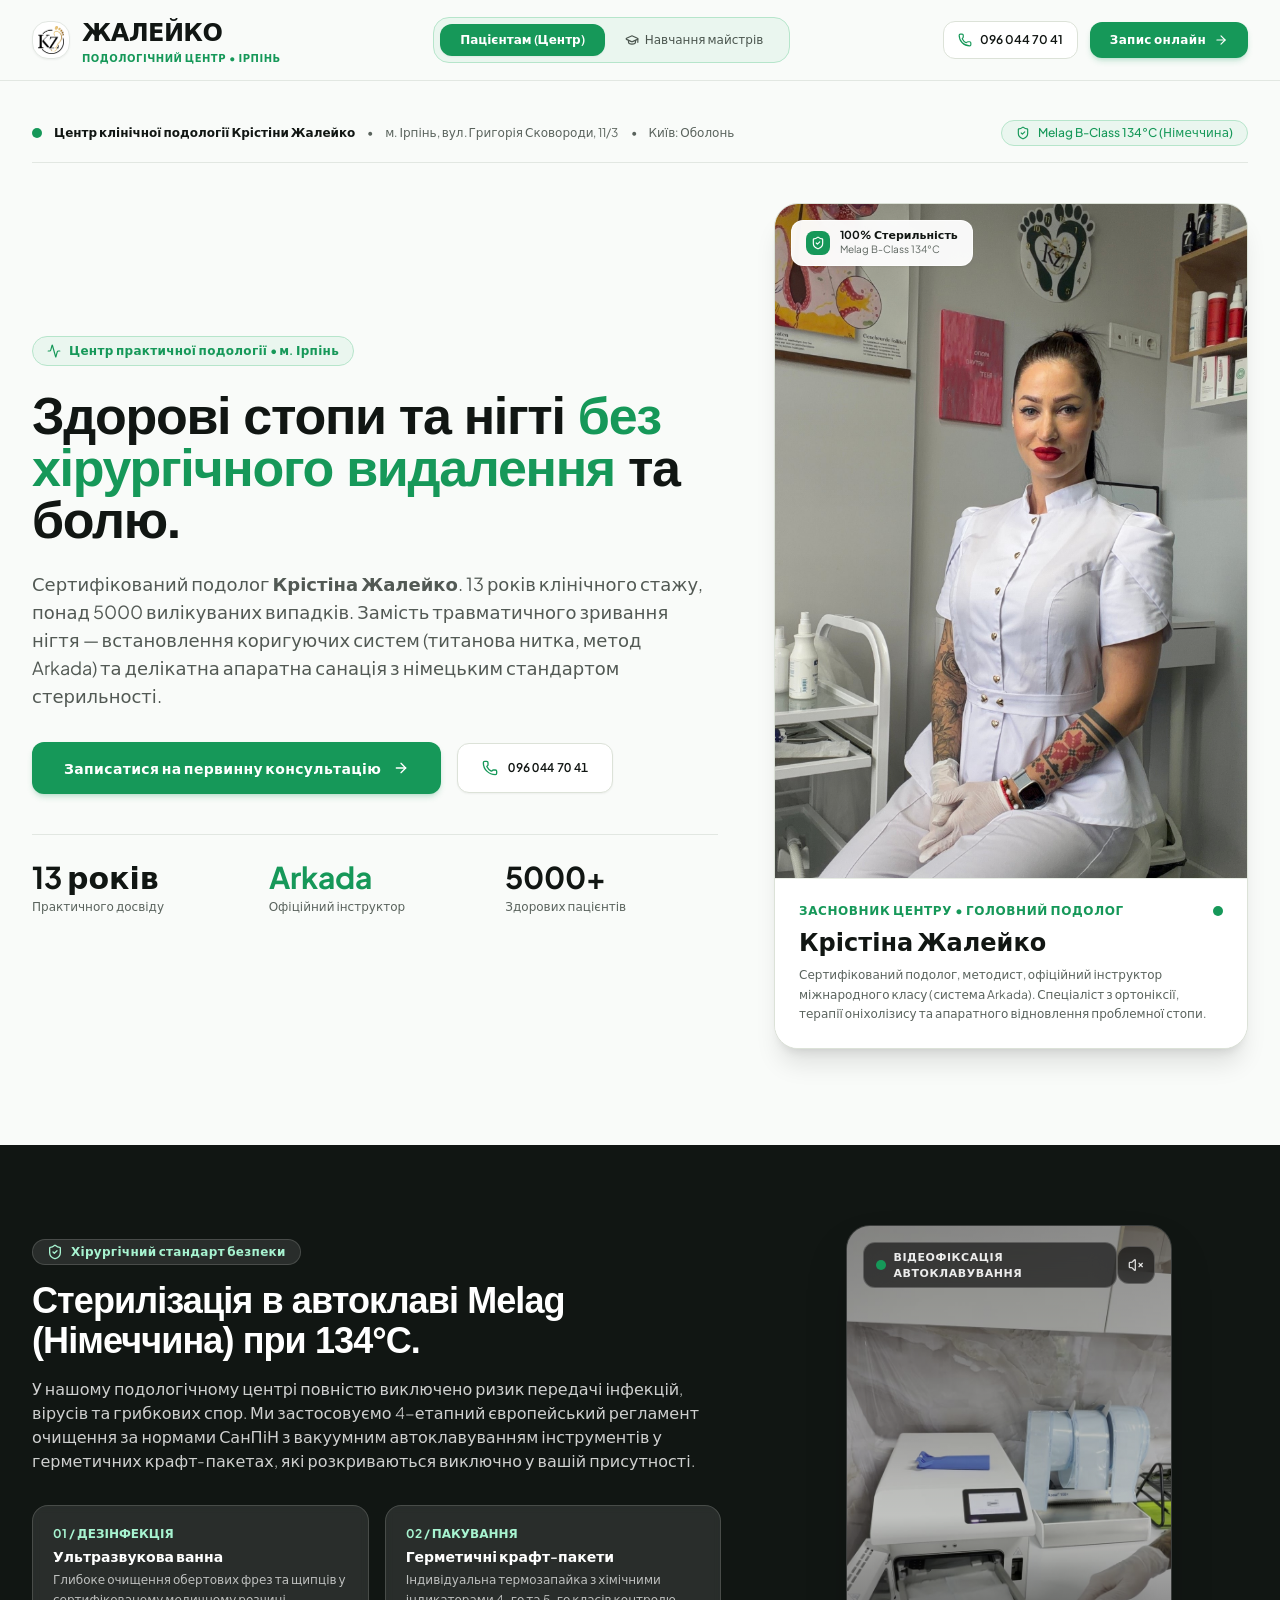
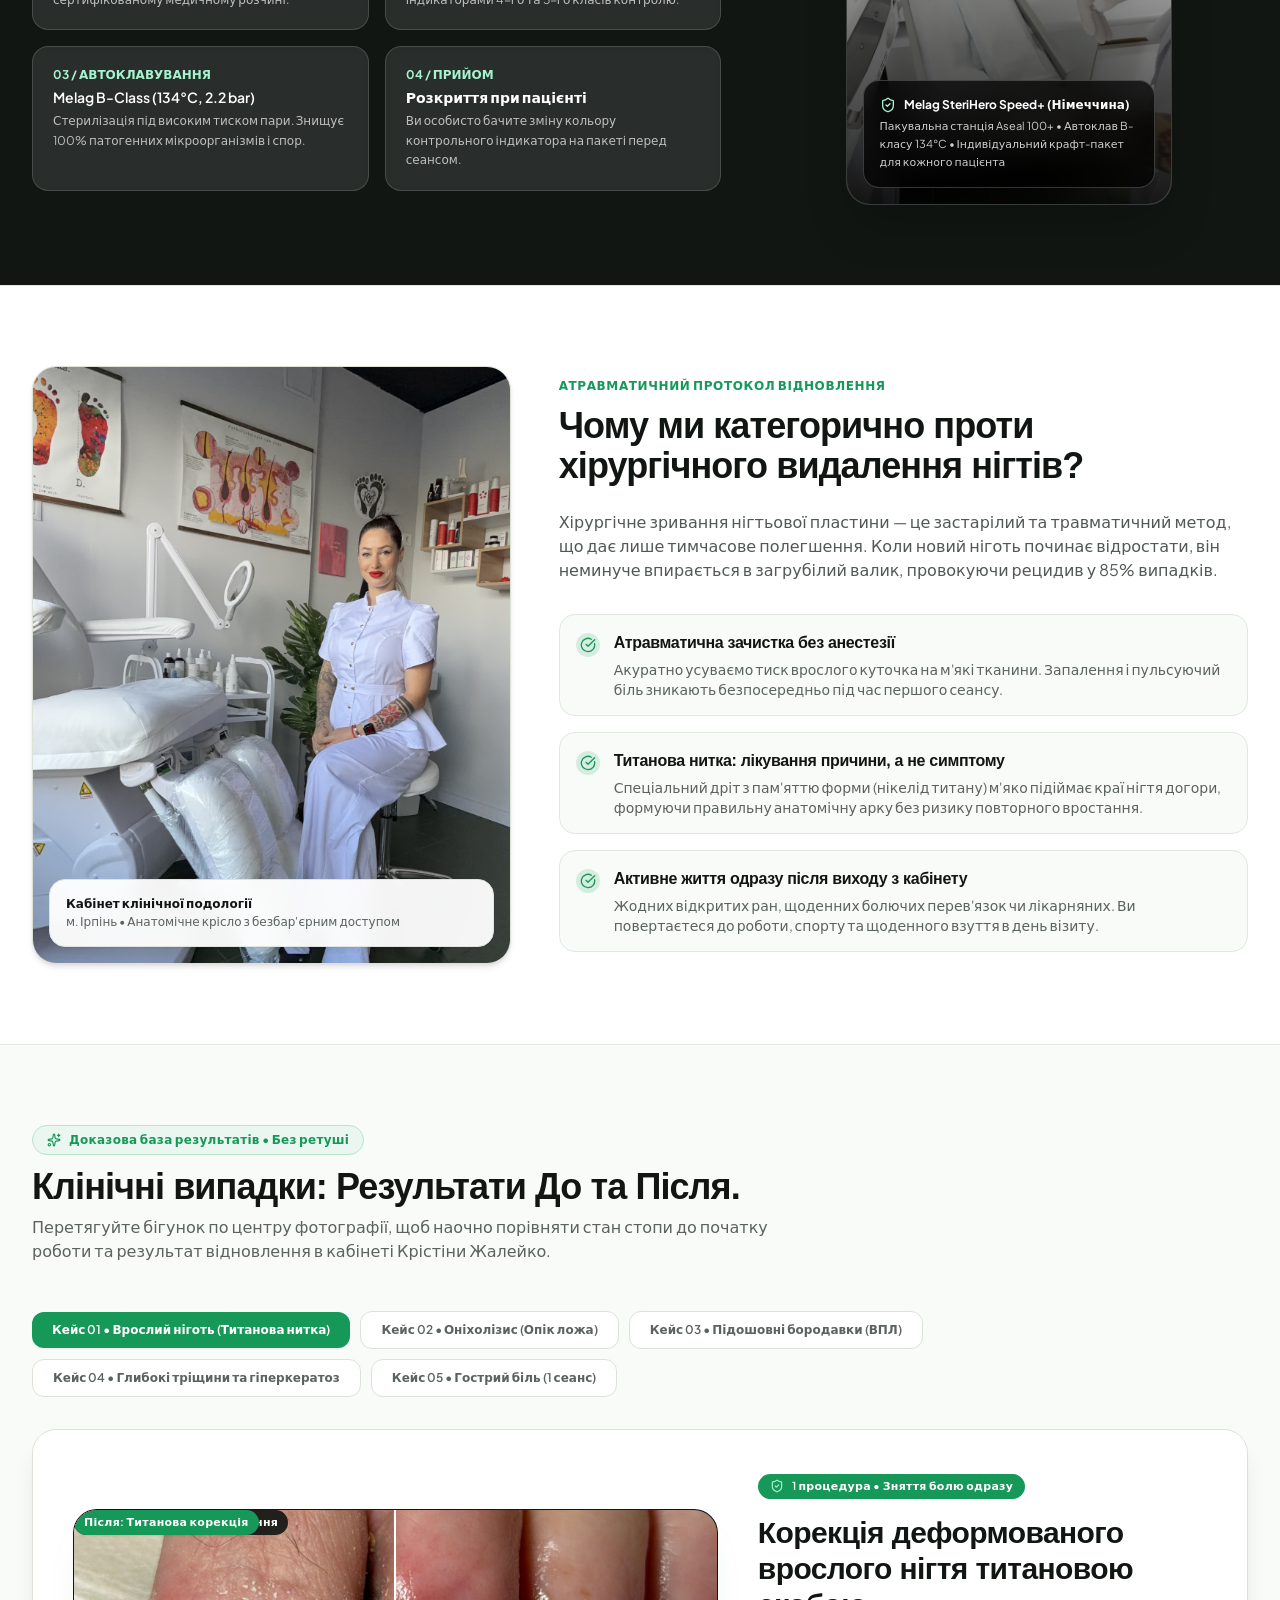
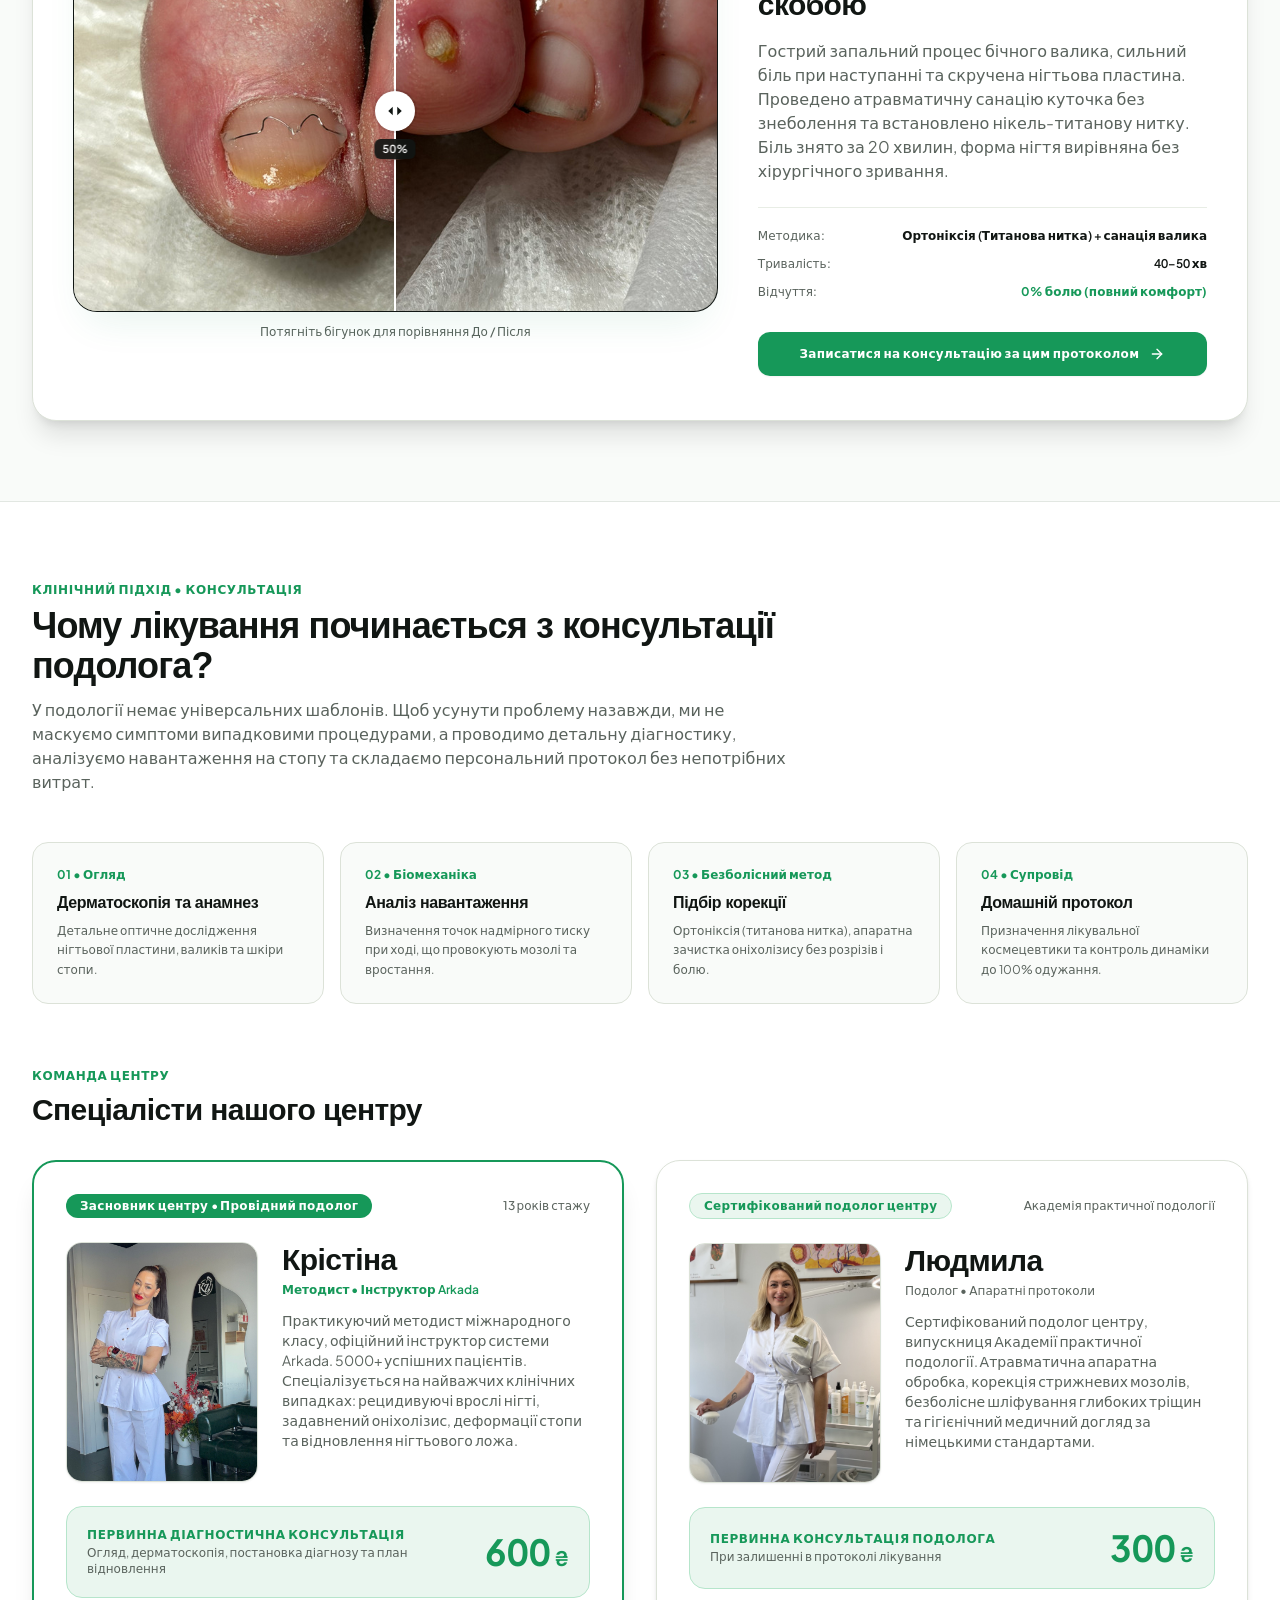
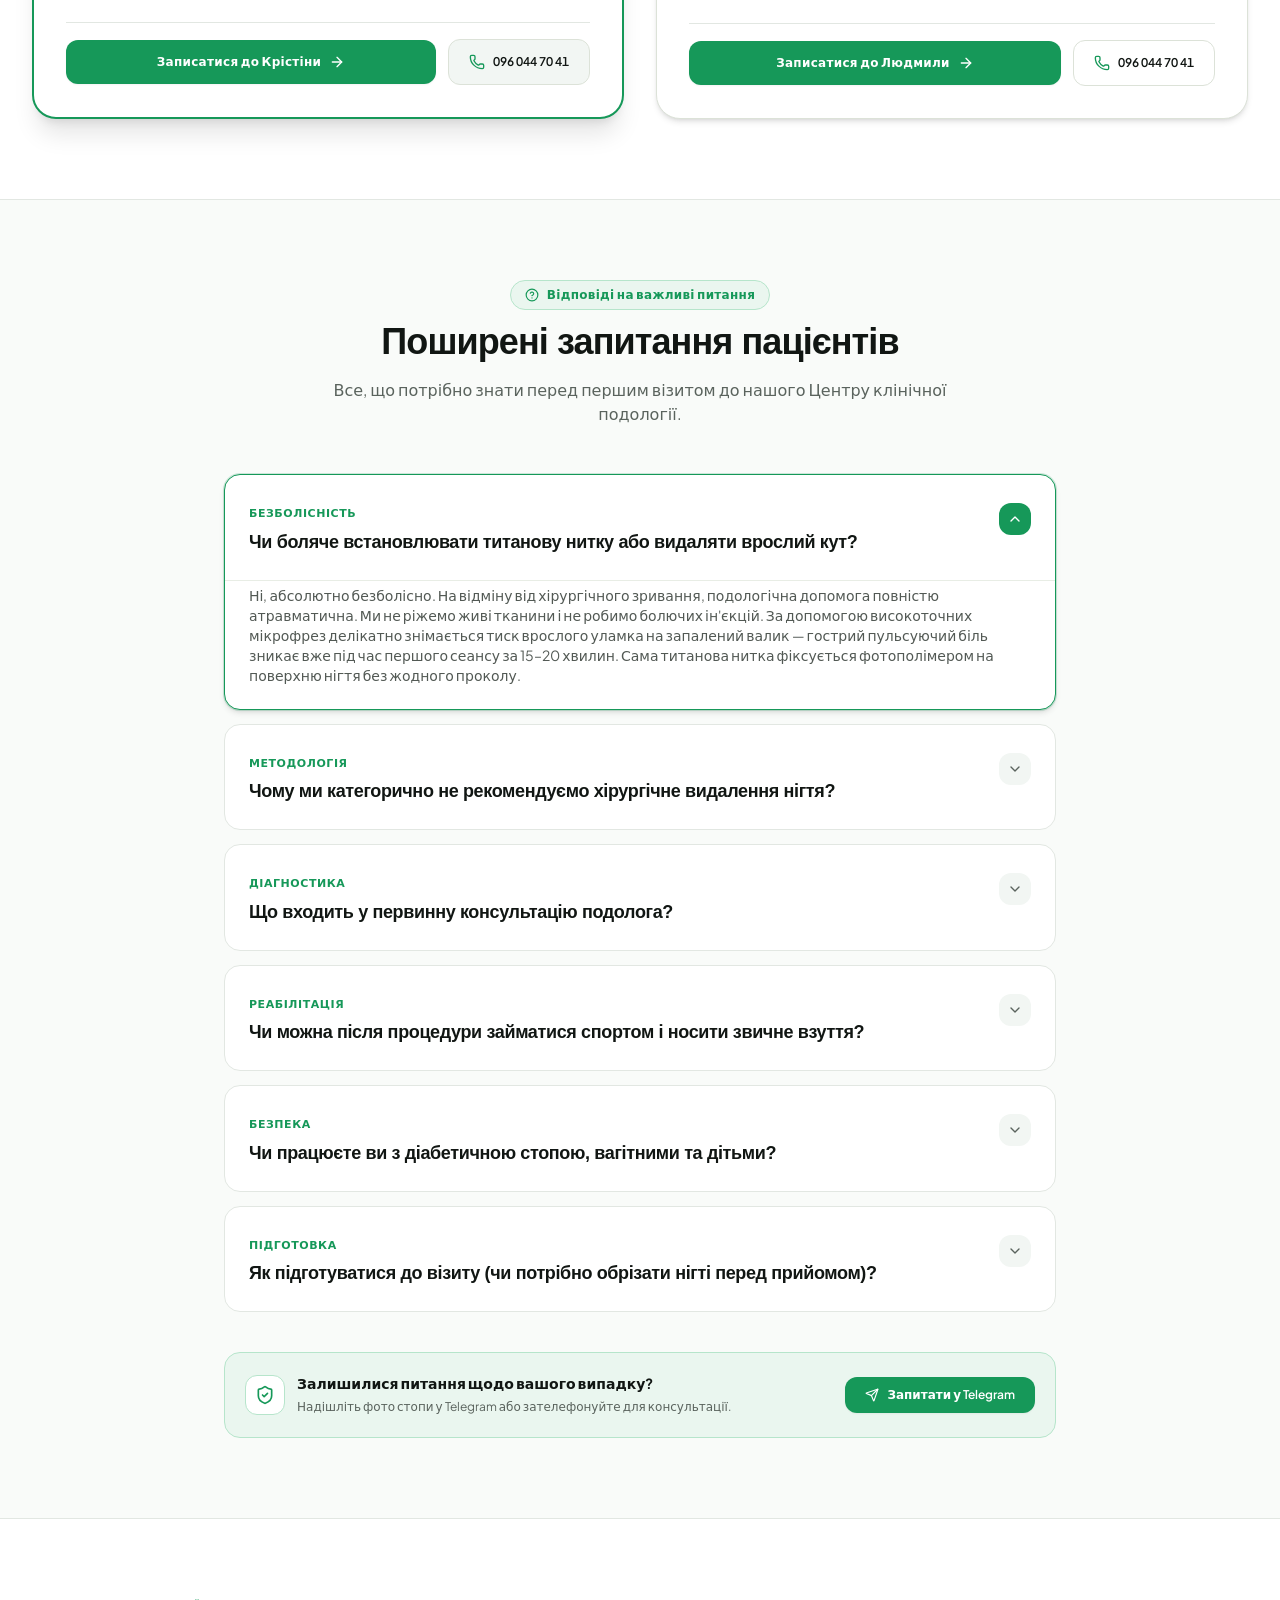
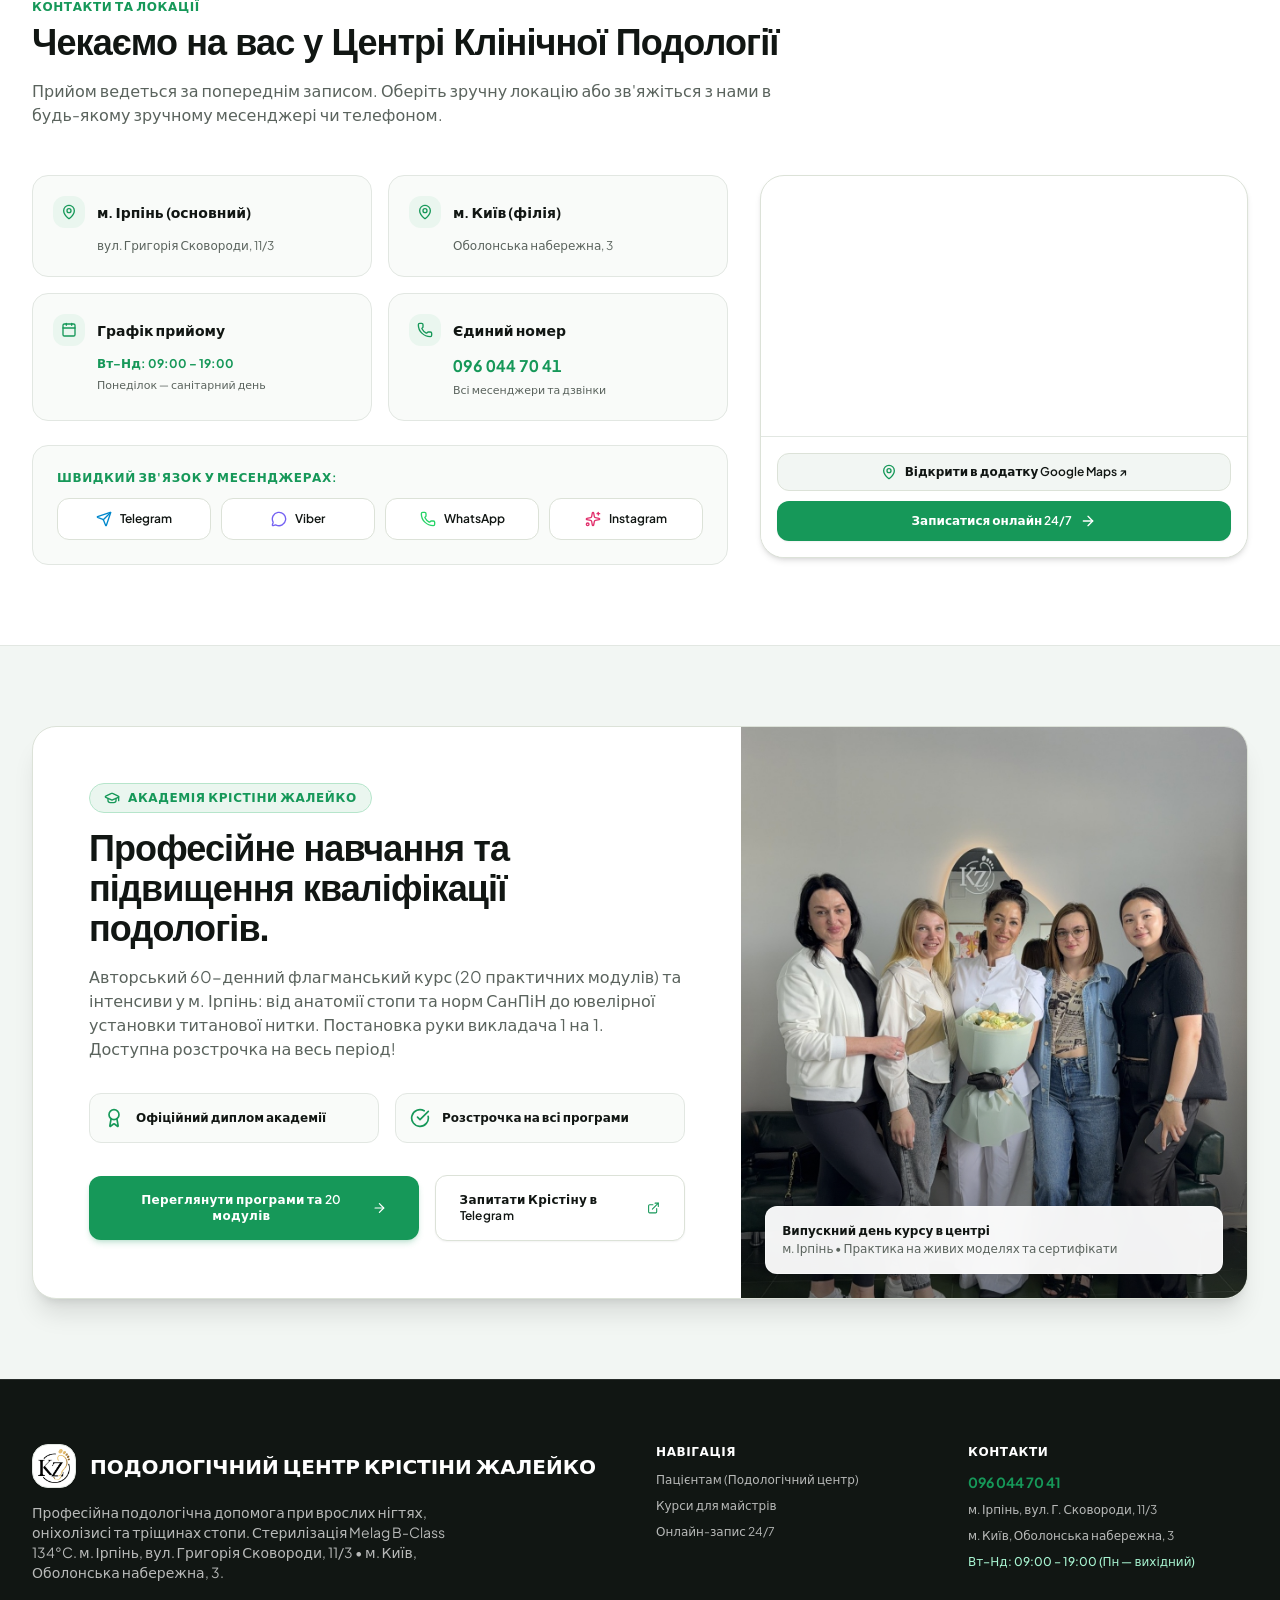
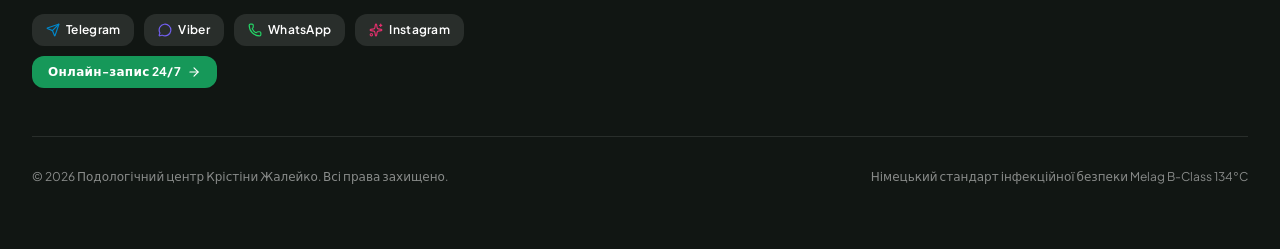
==== commit f2f0ce69: "chore: bump asset cache query to invalidate gh-pages cdn" ====
--- a/index.html
+++ b/index.html
@@ -18,7 +18,7 @@
     <link rel="preconnect" href="https://fonts.googleapis.com">
     <link rel="preconnect" href="https://fonts.gstatic.com" crossorigin>
     <link href="https://fonts.googleapis.com/css2?family=Plus+Jakarta+Sans:ital,wght@0,300..800;1,300..800&display=swap" rel="stylesheet">
-    <script type="module" crossorigin src="./assets/index-6bAZ_PhR.js"></script>
+    <script type="module" crossorigin src="./assets/index-6bAZ_PhR.js?v=20261017b"></script>
     <link rel="stylesheet" crossorigin href="./assets/index-Svohf4js.css">
   </head>
   <body class="bg-canvas text-obsidian min-h-screen selection:bg-forest selection:text-white">
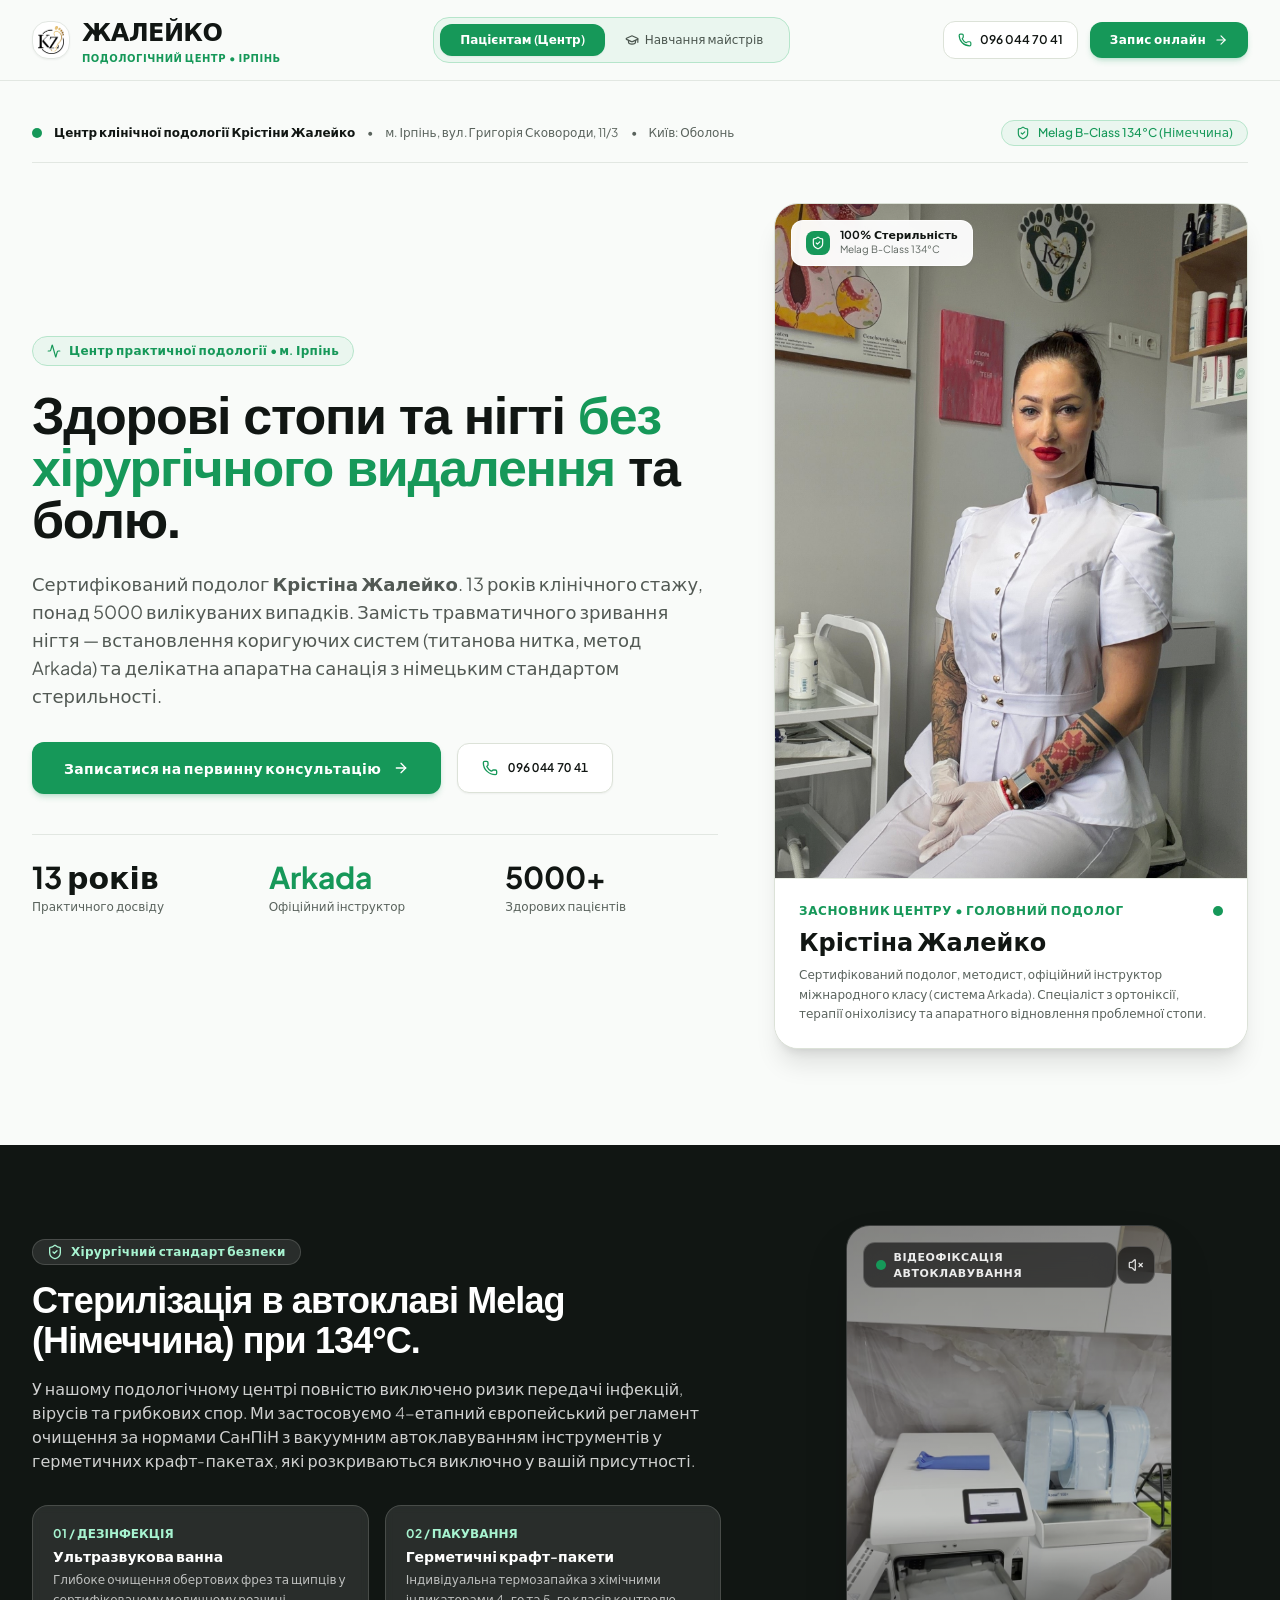
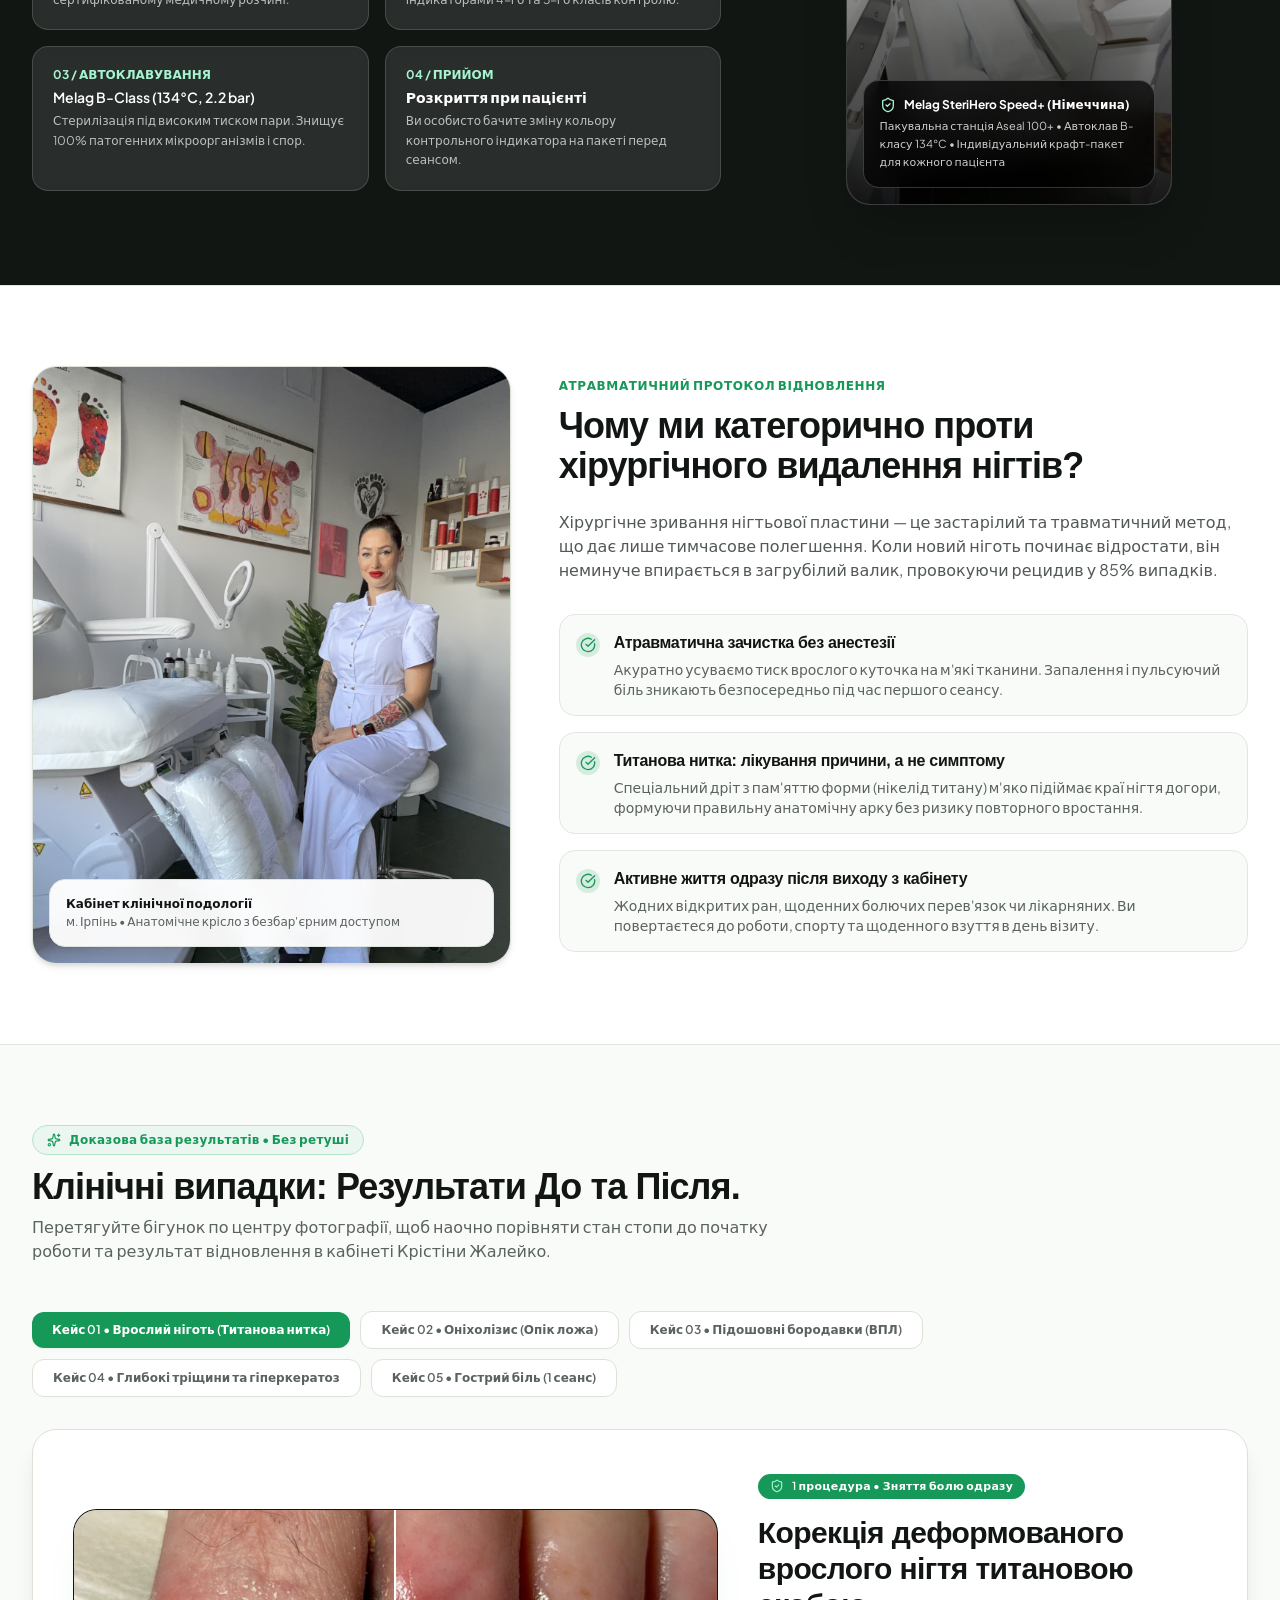
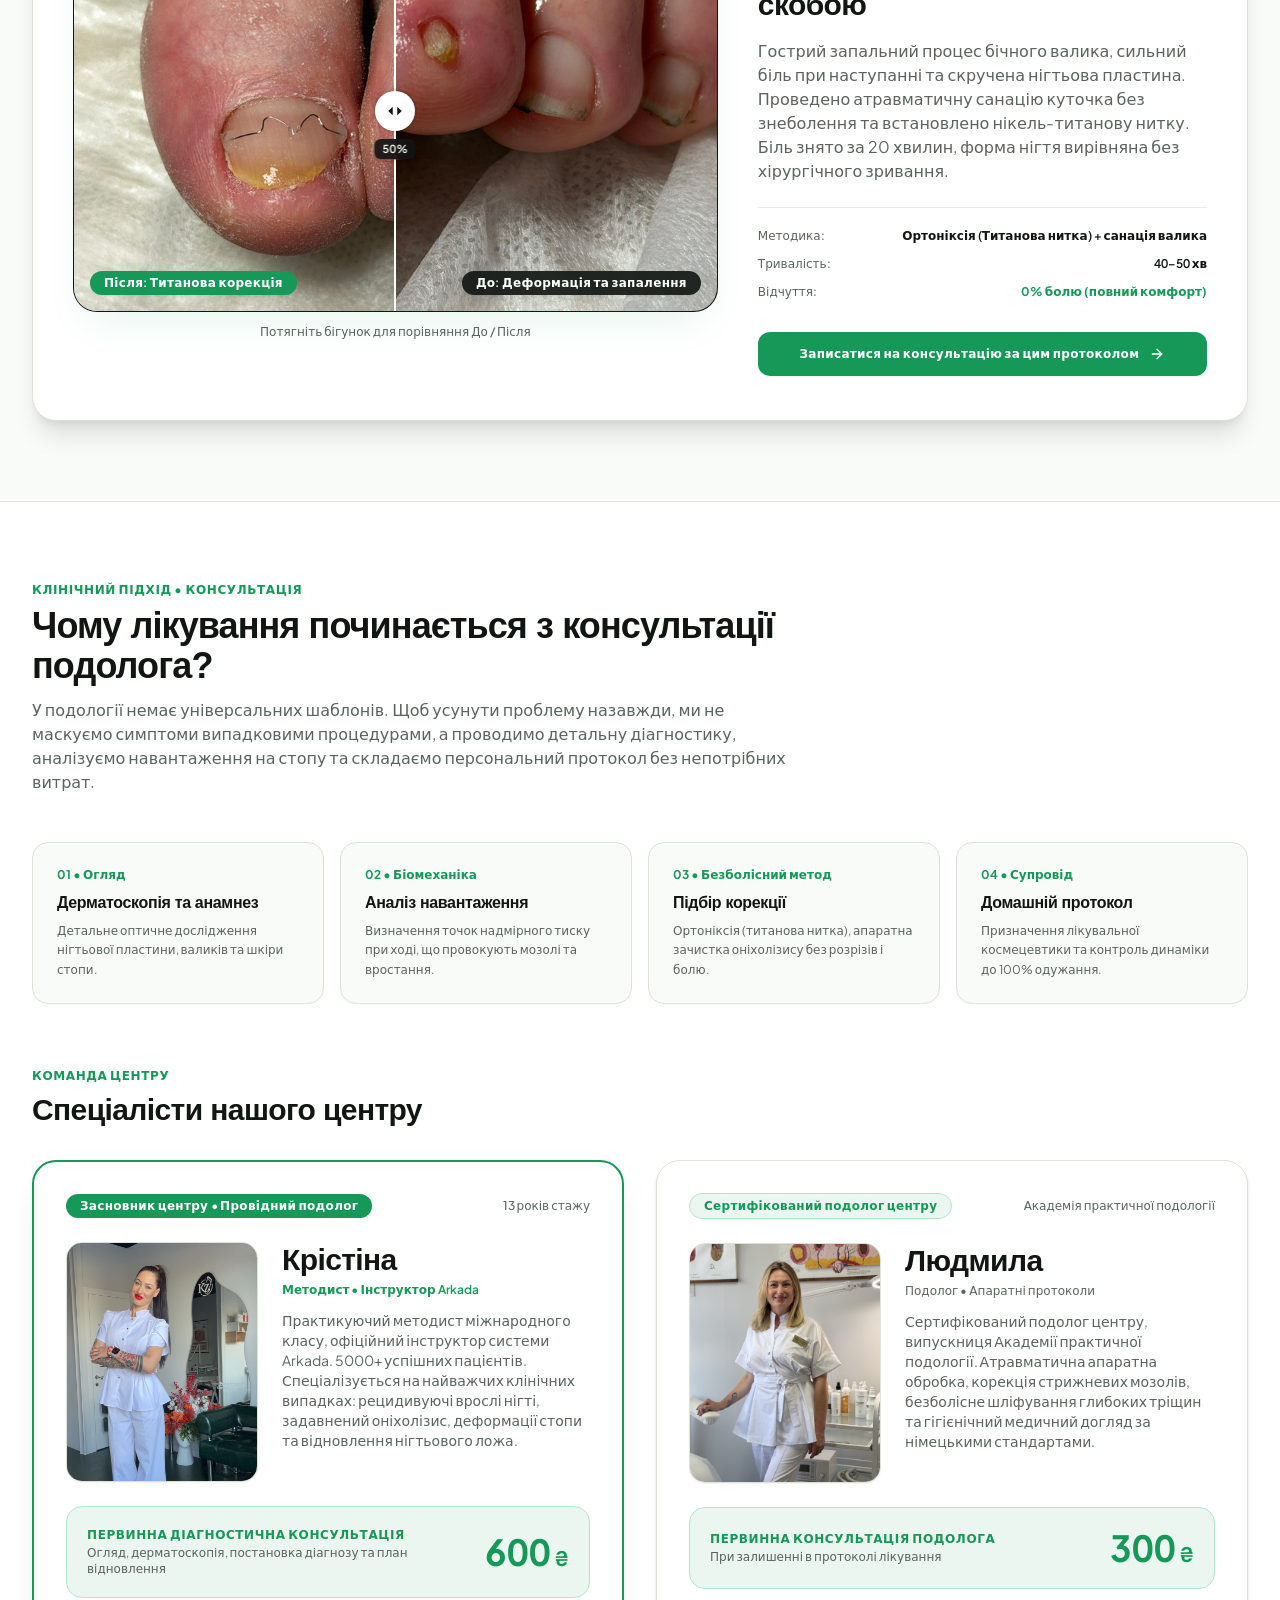
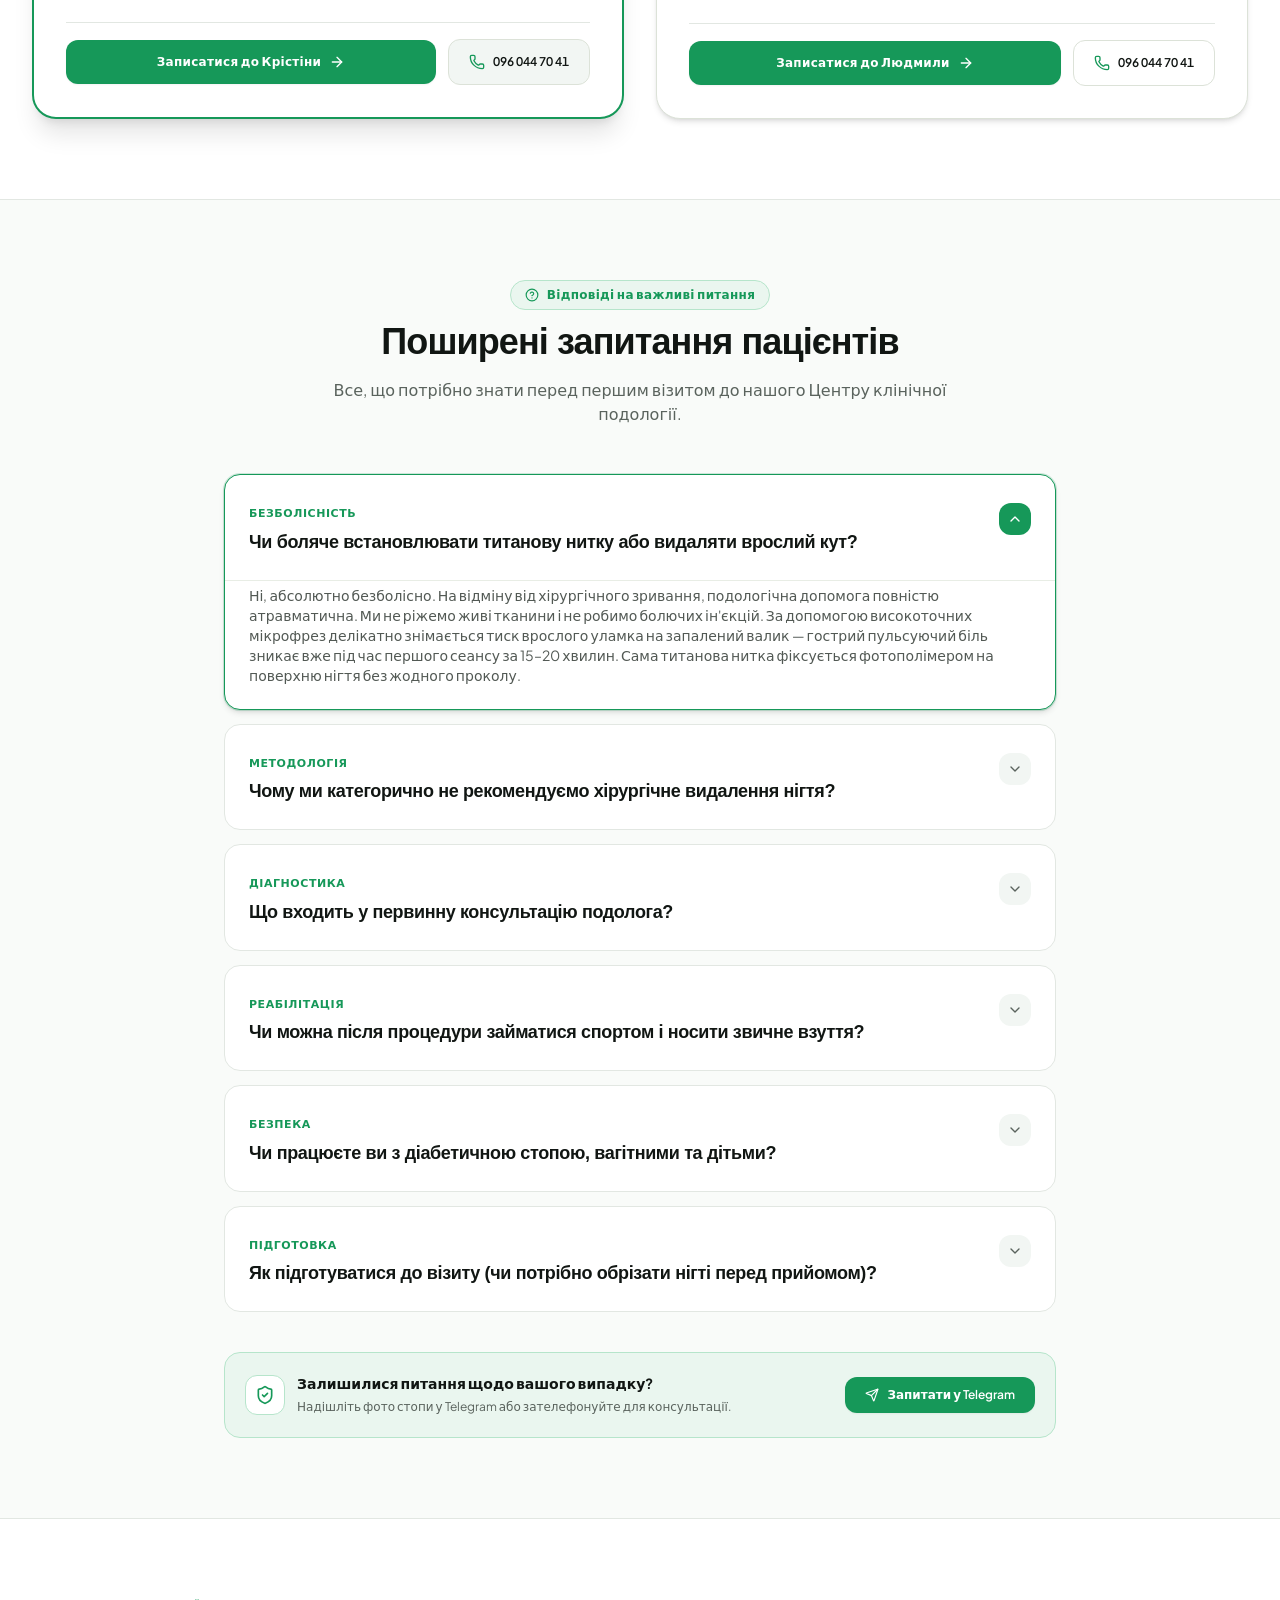
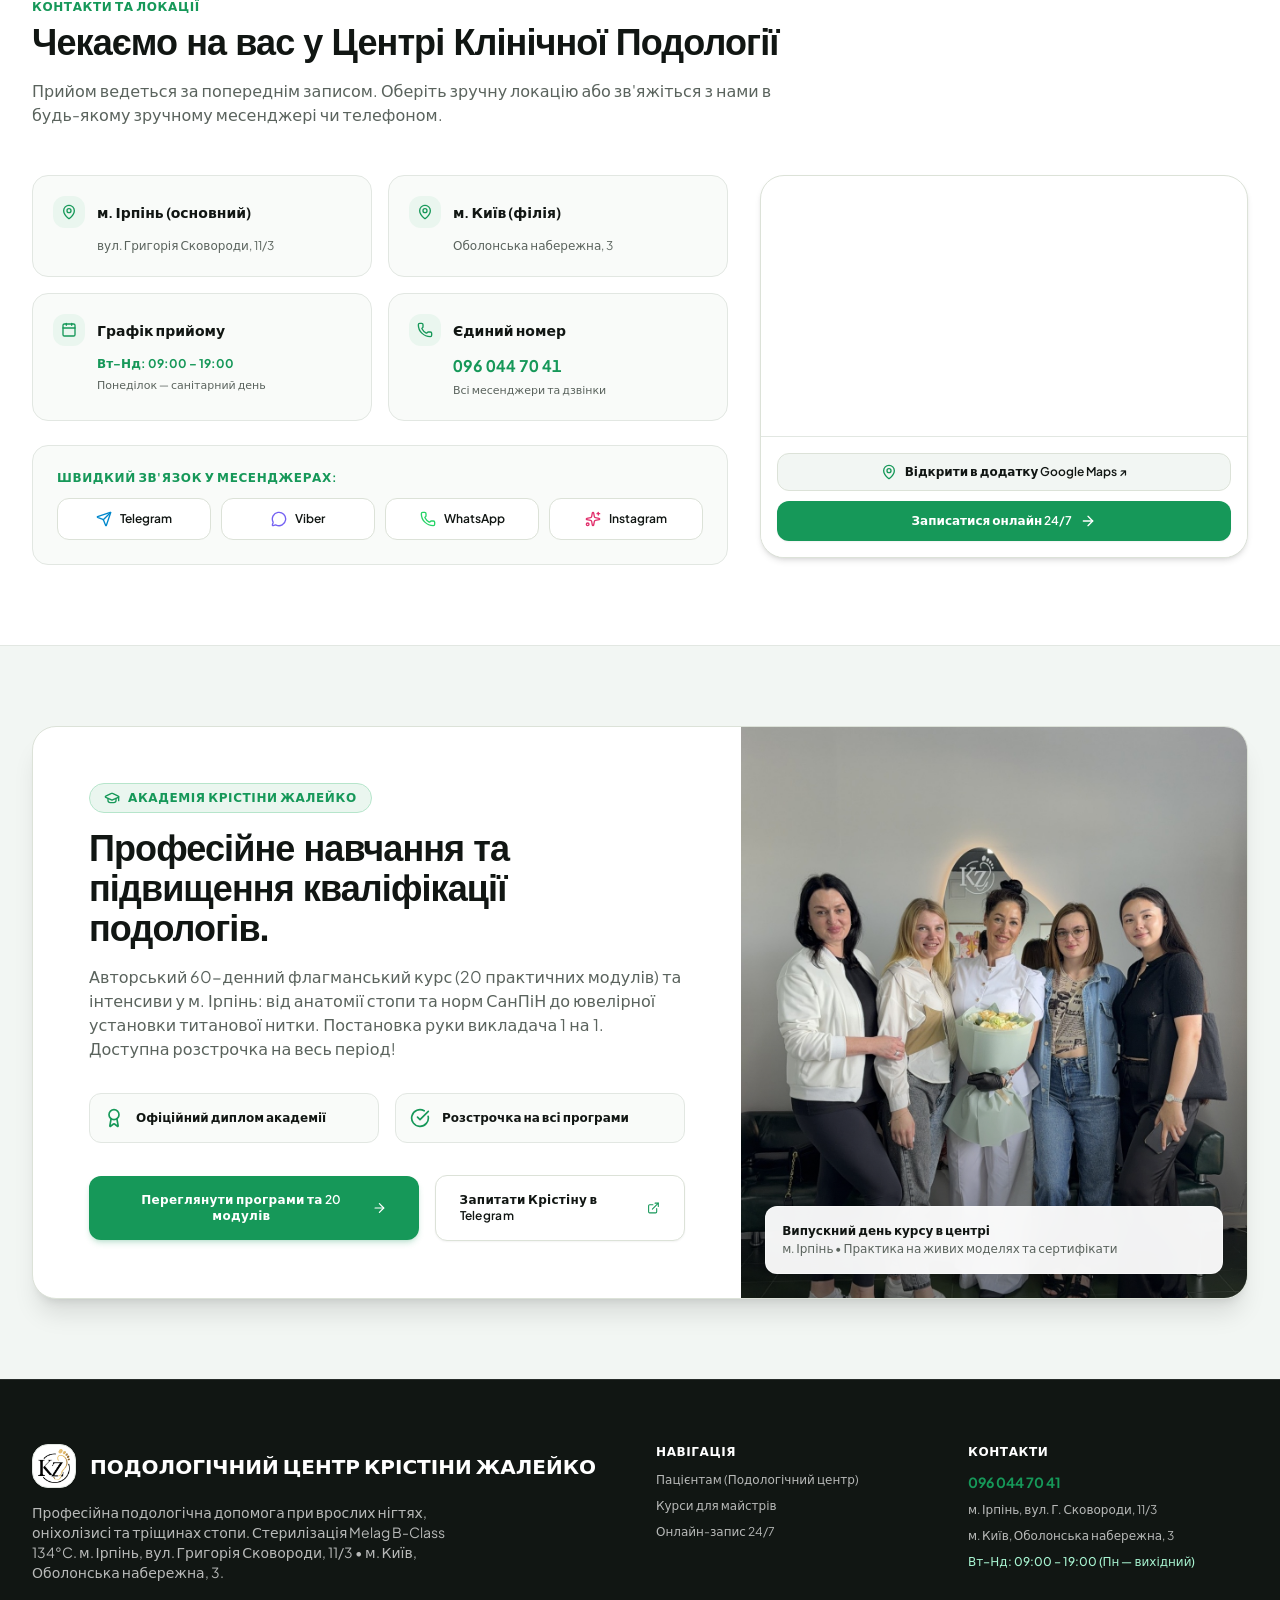
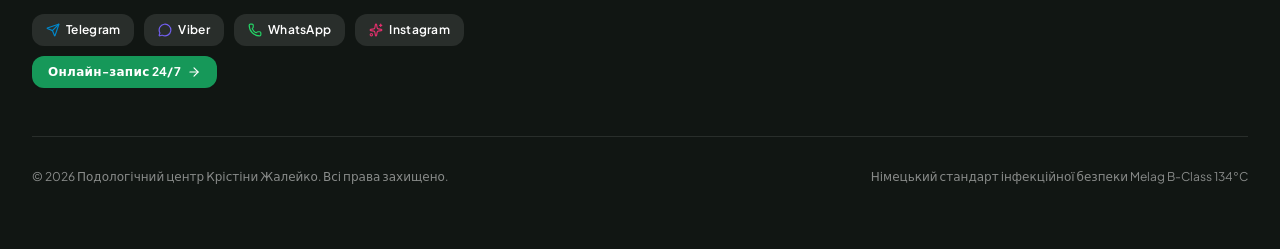
==== commit c81e840d: "chore: synchronize latest source improvements and clean bundles" ====
--- a/index.html
+++ b/index.html
@@ -18,8 +18,8 @@
     <link rel="preconnect" href="https://fonts.googleapis.com">
     <link rel="preconnect" href="https://fonts.gstatic.com" crossorigin>
     <link href="https://fonts.googleapis.com/css2?family=Plus+Jakarta+Sans:ital,wght@0,300..800;1,300..800&display=swap" rel="stylesheet">
-    <script type="module" crossorigin src="./assets/index-6bAZ_PhR.js?v=20261017b"></script>
-    <link rel="stylesheet" crossorigin href="./assets/index-Svohf4js.css">
+    <script type="module" crossorigin src="./assets/index-ByF4xlb8.js"></script>
+    <link rel="stylesheet" crossorigin href="./assets/index-DxnIfjJu.css">
   </head>
   <body class="bg-canvas text-obsidian min-h-screen selection:bg-forest selection:text-white">
     <div id="root"></div>
--- a/assets/index-DxnIfjJu.css
+++ b/assets/index-DxnIfjJu.css
@@ -0,0 +1 @@
+*,:before,:after,::backdrop{--tw-border-spacing-x:0;--tw-border-spacing-y:0;--tw-translate-x:0;--tw-translate-y:0;--tw-rotate:0;--tw-skew-x:0;--tw-skew-y:0;--tw-scale-x:1;--tw-scale-y:1;--tw-pan-x: ;--tw-pan-y: ;--tw-pinch-zoom: ;--tw-scroll-snap-strictness:proximity;--tw-gradient-from-position: ;--tw-gradient-via-position: ;--tw-gradient-to-position: ;--tw-ordinal: ;--tw-slashed-zero: ;--tw-numeric-figure: ;--tw-numeric-spacing: ;--tw-numeric-fraction: ;--tw-ring-inset: ;--tw-ring-offset-width:0px;--tw-ring-offset-color:#fff;--tw-ring-color:#3b82f680;--tw-ring-offset-shadow:0 0 #0000;--tw-ring-shadow:0 0 #0000;--tw-shadow:0 0 #0000;--tw-shadow-colored:0 0 #0000;--tw-blur: ;--tw-brightness: ;--tw-contrast: ;--tw-grayscale: ;--tw-hue-rotate: ;--tw-invert: ;--tw-saturate: ;--tw-sepia: ;--tw-drop-shadow: ;--tw-backdrop-blur: ;--tw-backdrop-brightness: ;--tw-backdrop-contrast: ;--tw-backdrop-grayscale: ;--tw-backdrop-hue-rotate: ;--tw-backdrop-invert: ;--tw-backdrop-opacity: ;--tw-backdrop-saturate: ;--tw-backdrop-sepia: ;--tw-contain-size: ;--tw-contain-layout: ;--tw-contain-paint: ;--tw-contain-style: }*,:before,:after{box-sizing:border-box;border:0 solid #e5e7eb}:before,:after{--tw-content:""}html,:host{-webkit-text-size-adjust:100%;tab-size:4;font-feature-settings:normal;font-variation-settings:normal;-webkit-tap-highlight-color:transparent;font-family:Plus Jakarta Sans,system-ui,sans-serif;line-height:1.5}body{line-height:inherit;margin:0}hr{height:0;color:inherit;border-top-width:1px}abbr:where([title]){-webkit-text-decoration:underline dotted;text-decoration:underline dotted}h1,h2,h3,h4,h5,h6{font-size:inherit;font-weight:inherit}a{color:inherit;-webkit-text-decoration:inherit;text-decoration:inherit}b,strong{font-weight:bolder}code,kbd,samp,pre{font-feature-settings:normal;font-variation-settings:normal;font-family:Plus Jakarta Sans,system-ui,sans-serif;font-size:1em}small{font-size:80%}sub,sup{vertical-align:baseline;font-size:75%;line-height:0;position:relative}sub{bottom:-.25em}sup{top:-.5em}table{text-indent:0;border-color:inherit;border-collapse:collapse}button,input,optgroup,select,textarea{font-feature-settings:inherit;font-variation-settings:inherit;font-family:inherit;font-size:100%;font-weight:inherit;line-height:inherit;letter-spacing:inherit;color:inherit;margin:0;padding:0}button,select{text-transform:none}button,input:where([type=button]),input:where([type=reset]),input:where([type=submit]){-webkit-appearance:button;background-color:#0000;background-image:none}:-moz-focusring{outline:auto}:-moz-ui-invalid{box-shadow:none}progress{vertical-align:baseline}::-webkit-inner-spin-button{height:auto}::-webkit-outer-spin-button{height:auto}[type=search]{-webkit-appearance:textfield;outline-offset:-2px}::-webkit-search-decoration{-webkit-appearance:none}::-webkit-file-upload-button{-webkit-appearance:button;font:inherit}summary{display:list-item}blockquote,dl,dd,h1,h2,h3,h4,h5,h6,hr,figure,p,pre{margin:0}fieldset{margin:0;padding:0}legend{padding:0}ol,ul,menu{margin:0;padding:0;list-style:none}dialog{padding:0}textarea{resize:vertical}input::-moz-placeholder{opacity:1;color:#9ca3af}textarea::-moz-placeholder{opacity:1;color:#9ca3af}input::placeholder,textarea::placeholder{opacity:1;color:#9ca3af}button,[role=button]{cursor:pointer}:disabled{cursor:default}img,svg,video,canvas,audio,iframe,embed,object{vertical-align:middle;display:block}img,video{max-width:100%;height:auto}[hidden]:where(:not([hidden=until-found])){display:none}:root{--canvas:#f9fbf9;--obsidian:#111613;--forest:#169859;--forest-deep:#0f7643;--forest-subtle:#eaf6ef;--gold:#c6a564;--carmine:#e02b37}body{color:#111613;-webkit-font-smoothing:antialiased;-moz-osx-font-smoothing:grayscale;background-color:#f9fbf9;font-family:Plus Jakarta Sans,-apple-system,BlinkMacSystemFont,Segoe UI,Roboto,sans-serif;overflow-x:hidden}h1,h2,h3,h4,h5,h6{letter-spacing:-.02em;font-family:Outfit,-apple-system,BlinkMacSystemFont,sans-serif}.pointer-events-none{pointer-events:none}.pointer-events-auto{pointer-events:auto}.fixed{position:fixed}.absolute{position:absolute}.relative{position:relative}.sticky{position:sticky}.inset-0{inset:0}.inset-x-0{left:0;right:0}.inset-y-0{top:0;bottom:0}.bottom-0{bottom:0}.bottom-3{bottom:.75rem}.bottom-4{bottom:1rem}.bottom-6{bottom:1.5rem}.left-0{left:0}.left-1\/2{left:50%}.left-1\/3{left:33.3333%}.left-3{left:.75rem}.left-4{left:1rem}.left-6{left:1.5rem}.right-0{right:0}.right-3{right:.75rem}.right-4{right:1rem}.right-6{right:1.5rem}.top-0{top:0}.top-4{top:1rem}.top-\[calc\(100\%\+8px\)\]{top:calc(100% + 8px)}.isolate{isolation:isolate}.-z-10{z-index:-10}.z-0{z-index:0}.z-10{z-index:10}.z-20{z-index:20}.z-30{z-index:30}.z-40{z-index:40}.z-50{z-index:50}.z-\[60\]{z-index:60}.-mx-4{margin-left:-1rem;margin-right:-1rem}.mx-auto{margin-left:auto;margin-right:auto}.my-1{margin-top:.25rem;margin-bottom:.25rem}.mb-0\.5{margin-bottom:.125rem}.mb-1{margin-bottom:.25rem}.mb-1\.5{margin-bottom:.375rem}.mb-10{margin-bottom:2.5rem}.mb-12{margin-bottom:3rem}.mb-16{margin-bottom:4rem}.mb-2{margin-bottom:.5rem}.mb-3{margin-bottom:.75rem}.mb-3\.5{margin-bottom:.875rem}.mb-4{margin-bottom:1rem}.mb-5{margin-bottom:1.25rem}.mb-6{margin-bottom:1.5rem}.mb-8{margin-bottom:2rem}.ml-1{margin-left:.25rem}.ml-2{margin-left:.5rem}.mt-0\.5{margin-top:.125rem}.mt-1{margin-top:.25rem}.mt-10{margin-top:2.5rem}.mt-2{margin-top:.5rem}.mt-3{margin-top:.75rem}.mt-6{margin-top:1.5rem}.block{display:block}.inline-block{display:inline-block}.inline{display:inline}.flex{display:flex}.inline-flex{display:inline-flex}.grid{display:grid}.hidden{display:none}.aspect-\[4\/3\]{aspect-ratio:4/3}.aspect-\[4\/5\]{aspect-ratio:4/5}.aspect-\[9\/16\]{aspect-ratio:9/16}.size-10{width:2.5rem;height:2.5rem}.h-1\.5{height:.375rem}.h-10{height:2.5rem}.h-11{height:2.75rem}.h-12{height:3rem}.h-16{height:4rem}.h-2{height:.5rem}.h-2\.5{height:.625rem}.h-20{height:5rem}.h-3{height:.75rem}.h-3\.5{height:.875rem}.h-4{height:1rem}.h-48{height:12rem}.h-5{height:1.25rem}.h-6{height:1.5rem}.h-64{height:16rem}.h-7{height:1.75rem}.h-8{height:2rem}.h-9{height:2.25rem}.h-96{height:24rem}.h-full{height:100%}.h-px{height:1px}.max-h-\[580px\]{max-height:580px}.min-h-\[380px\]{min-height:380px}.min-h-\[420px\]{min-height:420px}.min-h-\[480px\]{min-height:480px}.min-h-screen{min-height:100vh}.w-0\.5{width:.125rem}.w-1\.5{width:.375rem}.w-10{width:2.5rem}.w-11{width:2.75rem}.w-12{width:3rem}.w-16{width:4rem}.w-2{width:.5rem}.w-2\.5{width:.625rem}.w-3{width:.75rem}.w-3\.5{width:.875rem}.w-4{width:1rem}.w-48{width:12rem}.w-5{width:1.25rem}.w-6{width:1.5rem}.w-64{width:16rem}.w-7{width:1.75rem}.w-8{width:2rem}.w-9{width:2.25rem}.w-96{width:24rem}.w-full{width:100%}.min-w-0{min-width:0}.max-w-2xl{max-width:42rem}.max-w-3xl{max-width:48rem}.max-w-4xl{max-width:56rem}.max-w-7xl{max-width:80rem}.max-w-\[45\%\]{max-width:45%}.max-w-md{max-width:28rem}.max-w-xl{max-width:36rem}.flex-1{flex:1}.shrink{flex-shrink:1}.shrink-0{flex-shrink:0}.-translate-x-1\/2{--tw-translate-x:-50%;transform:translate(var(--tw-translate-x), var(--tw-translate-y)) rotate(var(--tw-rotate)) skewX(var(--tw-skew-x)) skewY(var(--tw-skew-y)) scaleX(var(--tw-scale-x)) scaleY(var(--tw-scale-y))}.translate-y-0{--tw-translate-y:0px;transform:translate(var(--tw-translate-x), var(--tw-translate-y)) rotate(var(--tw-rotate)) skewX(var(--tw-skew-x)) skewY(var(--tw-skew-y)) scaleX(var(--tw-scale-x)) scaleY(var(--tw-scale-y))}.translate-y-full{--tw-translate-y:100%;transform:translate(var(--tw-translate-x), var(--tw-translate-y)) rotate(var(--tw-rotate)) skewX(var(--tw-skew-x)) skewY(var(--tw-skew-y)) scaleX(var(--tw-scale-x)) scaleY(var(--tw-scale-y))}.rotate-180{--tw-rotate:180deg;transform:translate(var(--tw-translate-x), var(--tw-translate-y)) rotate(var(--tw-rotate)) skewX(var(--tw-skew-x)) skewY(var(--tw-skew-y)) scaleX(var(--tw-scale-x)) scaleY(var(--tw-scale-y))}.transform{transform:translate(var(--tw-translate-x), var(--tw-translate-y)) rotate(var(--tw-rotate)) skewX(var(--tw-skew-x)) skewY(var(--tw-skew-y)) scaleX(var(--tw-scale-x)) scaleY(var(--tw-scale-y))}@keyframes pulse{50%{opacity:.5}}.animate-pulse{animation:2s cubic-bezier(.4,0,.6,1) infinite pulse}.cursor-ew-resize{cursor:ew-resize}.cursor-ns-resize{cursor:ns-resize}.cursor-pointer{cursor:pointer}.touch-none{touch-action:none}.select-none{-webkit-user-select:none;user-select:none}.snap-x{scroll-snap-type:x var(--tw-scroll-snap-strictness)}.snap-start{scroll-snap-align:start}.grid-cols-1{grid-template-columns:repeat(1,minmax(0,1fr))}.grid-cols-2{grid-template-columns:repeat(2,minmax(0,1fr))}.grid-cols-3{grid-template-columns:repeat(3,minmax(0,1fr))}.grid-cols-4{grid-template-columns:repeat(4,minmax(0,1fr))}.flex-col{flex-direction:column}.flex-wrap{flex-wrap:wrap}.items-start{align-items:flex-start}.items-center{align-items:center}.items-baseline{align-items:baseline}.items-stretch{align-items:stretch}.justify-end{justify-content:flex-end}.justify-center{justify-content:center}.justify-between{justify-content:space-between}.gap-1{gap:.25rem}.gap-1\.5{gap:.375rem}.gap-10{gap:2.5rem}.gap-12{gap:3rem}.gap-2{gap:.5rem}.gap-2\.5{gap:.625rem}.gap-3{gap:.75rem}.gap-3\.5{gap:.875rem}.gap-4{gap:1rem}.gap-6{gap:1.5rem}.gap-8{gap:2rem}.space-y-1\.5>:not([hidden])~:not([hidden]){--tw-space-y-reverse:0;margin-top:calc(.375rem * calc(1 - var(--tw-space-y-reverse)));margin-bottom:calc(.375rem * var(--tw-space-y-reverse))}.space-y-2>:not([hidden])~:not([hidden]){--tw-space-y-reverse:0;margin-top:calc(.5rem * calc(1 - var(--tw-space-y-reverse)));margin-bottom:calc(.5rem * var(--tw-space-y-reverse))}.space-y-2\.5>:not([hidden])~:not([hidden]){--tw-space-y-reverse:0;margin-top:calc(.625rem * calc(1 - var(--tw-space-y-reverse)));margin-bottom:calc(.625rem * var(--tw-space-y-reverse))}.space-y-3>:not([hidden])~:not([hidden]){--tw-space-y-reverse:0;margin-top:calc(.75rem * calc(1 - var(--tw-space-y-reverse)));margin-bottom:calc(.75rem * var(--tw-space-y-reverse))}.space-y-3\.5>:not([hidden])~:not([hidden]){--tw-space-y-reverse:0;margin-top:calc(.875rem * calc(1 - var(--tw-space-y-reverse)));margin-bottom:calc(.875rem * var(--tw-space-y-reverse))}.space-y-4>:not([hidden])~:not([hidden]){--tw-space-y-reverse:0;margin-top:calc(1rem * calc(1 - var(--tw-space-y-reverse)));margin-bottom:calc(1rem * var(--tw-space-y-reverse))}.space-y-6>:not([hidden])~:not([hidden]){--tw-space-y-reverse:0;margin-top:calc(1.5rem * calc(1 - var(--tw-space-y-reverse)));margin-bottom:calc(1.5rem * var(--tw-space-y-reverse))}.overflow-hidden{overflow:hidden}.overflow-x-auto{overflow-x:auto}.overflow-y-auto{overflow-y:auto}.overflow-x-hidden{overflow-x:hidden}.scroll-smooth{scroll-behavior:smooth}.truncate{text-overflow:ellipsis;white-space:nowrap;overflow:hidden}.whitespace-nowrap{white-space:nowrap}.rounded-2xl{border-radius:1rem}.rounded-3xl{border-radius:1.5rem}.rounded-\[24px\]{border-radius:24px}.rounded-bento{border-radius:28px}.rounded-full{border-radius:9999px}.rounded-lg{border-radius:.5rem}.rounded-md{border-radius:.375rem}.rounded-xl{border-radius:.75rem}.rounded-b{border-bottom-right-radius:.25rem;border-bottom-left-radius:.25rem}.border{border-width:1px}.border-2{border-width:2px}.border-y{border-top-width:1px;border-bottom-width:1px}.border-b{border-bottom-width:1px}.border-t{border-top-width:1px}.border-\[\#169859\]{--tw-border-opacity:1;border-color:rgb(22 152 89/var(--tw-border-opacity,1))}.border-\[\#B6E5CB\]{--tw-border-opacity:1;border-color:rgb(182 229 203/var(--tw-border-opacity,1))}.border-\[\#DCE2D8\]{--tw-border-opacity:1;border-color:rgb(220 226 216/var(--tw-border-opacity,1))}.border-\[\#E0E4DE\]{--tw-border-opacity:1;border-color:rgb(224 228 222/var(--tw-border-opacity,1))}.border-\[\#E2E7E2\]{--tw-border-opacity:1;border-color:rgb(226 231 226/var(--tw-border-opacity,1))}.border-\[\#E2E7E2\]\/50{border-color:#e2e7e280}.border-\[\#E8EDE5\]{--tw-border-opacity:1;border-color:rgb(232 237 229/var(--tw-border-opacity,1))}.border-obsidian-border{--tw-border-opacity:1;border-color:rgb(36 43 38/var(--tw-border-opacity,1))}.border-obsidian\/10{border-color:#1116131a}.border-obsidian\/15{border-color:#11161326}.border-steel-border{--tw-border-opacity:1;border-color:rgb(226 231 226/var(--tw-border-opacity,1))}.border-steel-border\/80{border-color:#e2e7e2cc}.border-white\/10{border-color:#ffffff1a}.border-white\/15{border-color:#ffffff26}.border-white\/20{border-color:#fff3}.border-white\/40{border-color:#fff6}.border-white\/60{border-color:#fff9}.border-white\/70{border-color:#ffffffb3}.bg-\[\#0088cc\]\/10{background-color:#0088cc1a}.bg-\[\#111613\]{--tw-bg-opacity:1;background-color:rgb(17 22 19/var(--tw-bg-opacity,1))}.bg-\[\#169859\]{--tw-bg-opacity:1;background-color:rgb(22 152 89/var(--tw-bg-opacity,1))}.bg-\[\#169859\]\/15{background-color:#16985926}.bg-\[\#25D366\]\/10{background-color:#25d3661a}.bg-\[\#7360f2\]\/10{background-color:#7360f21a}.bg-\[\#E1306C\]\/10{background-color:#e1306c1a}.bg-\[\#EAF6EF\]{--tw-bg-opacity:1;background-color:rgb(234 246 239/var(--tw-bg-opacity,1))}.bg-\[\#EAF6EF\]\/40{background-color:#eaf6ef66}.bg-\[\#F2F6F3\]{--tw-bg-opacity:1;background-color:rgb(242 246 243/var(--tw-bg-opacity,1))}.bg-\[\#F9FBF9\]{--tw-bg-opacity:1;background-color:rgb(249 251 249/var(--tw-bg-opacity,1))}.bg-\[\#F9FBF9\]\/95{background-color:#f9fbf9f2}.bg-black\/30{background-color:#0000004d}.bg-black\/40{background-color:#0006}.bg-black\/60{background-color:#0009}.bg-black\/70{background-color:#000000b3}.bg-canvas{--tw-bg-opacity:1;background-color:rgb(249 251 249/var(--tw-bg-opacity,1))}.bg-canvas-subtle{--tw-bg-opacity:1;background-color:rgb(242 246 243/var(--tw-bg-opacity,1))}.bg-canvas\/90{background-color:#f9fbf9e6}.bg-carmine{--tw-bg-opacity:1;background-color:rgb(224 43 55/var(--tw-bg-opacity,1))}.bg-carmine\/10{background-color:#e02b371a}.bg-forest{--tw-bg-opacity:1;background-color:rgb(22 152 89/var(--tw-bg-opacity,1))}.bg-forest-light{--tw-bg-opacity:1;background-color:rgb(34 197 94/var(--tw-bg-opacity,1))}.bg-forest-subtle{--tw-bg-opacity:1;background-color:rgb(234 246 239/var(--tw-bg-opacity,1))}.bg-forest\/10{background-color:#1698591a}.bg-forest\/20{background-color:#16985933}.bg-forest\/5{background-color:#1698590d}.bg-forest\/80{background-color:#169859cc}.bg-obsidian{--tw-bg-opacity:1;background-color:rgb(17 22 19/var(--tw-bg-opacity,1))}.bg-obsidian-card{--tw-bg-opacity:1;background-color:rgb(22 27 24/var(--tw-bg-opacity,1))}.bg-obsidian\/90{background-color:#111613e6}.bg-obsidian\/95{background-color:#111613f2}.bg-steel-border{--tw-bg-opacity:1;background-color:rgb(226 231 226/var(--tw-bg-opacity,1))}.bg-transparent{background-color:#0000}.bg-white{--tw-bg-opacity:1;background-color:rgb(255 255 255/var(--tw-bg-opacity,1))}.bg-white\/10{background-color:#ffffff1a}.bg-white\/5{background-color:#ffffff0d}.bg-white\/80{background-color:#fffc}.bg-white\/90{background-color:#ffffffe6}.bg-white\/95{background-color:#fffffff2}.bg-gradient-to-t{background-image:linear-gradient(to top, var(--tw-gradient-stops))}.from-black\/25{--tw-gradient-from:#00000040 var(--tw-gradient-from-position);--tw-gradient-to:#0000 var(--tw-gradient-to-position);--tw-gradient-stops:var(--tw-gradient-from), var(--tw-gradient-to)}.from-black\/60{--tw-gradient-from:#0009 var(--tw-gradient-from-position);--tw-gradient-to:#0000 var(--tw-gradient-to-position);--tw-gradient-stops:var(--tw-gradient-from), var(--tw-gradient-to)}.from-black\/80{--tw-gradient-from:#000c var(--tw-gradient-from-position);--tw-gradient-to:#0000 var(--tw-gradient-to-position);--tw-gradient-stops:var(--tw-gradient-from), var(--tw-gradient-to)}.from-black\/85{--tw-gradient-from:#000000d9 var(--tw-gradient-from-position);--tw-gradient-to:#0000 var(--tw-gradient-to-position);--tw-gradient-stops:var(--tw-gradient-from), var(--tw-gradient-to)}.from-obsidian{--tw-gradient-from:#111613 var(--tw-gradient-from-position);--tw-gradient-to:#11161300 var(--tw-gradient-to-position);--tw-gradient-stops:var(--tw-gradient-from), var(--tw-gradient-to)}.via-black\/20{--tw-gradient-to:#0000 var(--tw-gradient-to-position);--tw-gradient-stops:var(--tw-gradient-from), #0003 var(--tw-gradient-via-position), var(--tw-gradient-to)}.via-black\/30{--tw-gradient-to:#0000 var(--tw-gradient-to-position);--tw-gradient-stops:var(--tw-gradient-from), #0000004d var(--tw-gradient-via-position), var(--tw-gradient-to)}.via-obsidian\/30{--tw-gradient-to:#11161300 var(--tw-gradient-to-position);--tw-gradient-stops:var(--tw-gradient-from), #1116134d var(--tw-gradient-via-position), var(--tw-gradient-to)}.via-transparent{--tw-gradient-to:#0000 var(--tw-gradient-to-position);--tw-gradient-stops:var(--tw-gradient-from), transparent var(--tw-gradient-via-position), var(--tw-gradient-to)}.to-black\/10{--tw-gradient-to:#0000001a var(--tw-gradient-to-position)}.to-black\/40{--tw-gradient-to:#0006 var(--tw-gradient-to-position)}.to-transparent{--tw-gradient-to:transparent var(--tw-gradient-to-position)}.fill-amber-500{fill:#f59e0b}.fill-carmine{fill:#e02b37}.fill-current{fill:currentColor}.object-contain{-o-object-fit:contain;object-fit:contain}.object-cover{-o-object-fit:cover;object-fit:cover}.object-center{-o-object-position:center;object-position:center}.object-top{-o-object-position:top;object-position:top}.p-1{padding:.25rem}.p-1\.5{padding:.375rem}.p-2{padding:.5rem}.p-2\.5{padding:.625rem}.p-3{padding:.75rem}.p-3\.5{padding:.875rem}.p-4{padding:1rem}.p-5{padding:1.25rem}.p-6{padding:1.5rem}.p-7{padding:1.75rem}.p-8{padding:2rem}.px-2{padding-left:.5rem;padding-right:.5rem}.px-2\.5{padding-left:.625rem;padding-right:.625rem}.px-3{padding-left:.75rem;padding-right:.75rem}.px-3\.5{padding-left:.875rem;padding-right:.875rem}.px-4{padding-left:1rem;padding-right:1rem}.px-5{padding-left:1.25rem;padding-right:1.25rem}.px-6{padding-left:1.5rem;padding-right:1.5rem}.px-7{padding-left:1.75rem;padding-right:1.75rem}.px-8{padding-left:2rem;padding-right:2rem}.py-0\.5{padding-top:.125rem;padding-bottom:.125rem}.py-1{padding-top:.25rem;padding-bottom:.25rem}.py-1\.5{padding-top:.375rem;padding-bottom:.375rem}.py-12{padding-top:3rem;padding-bottom:3rem}.py-16{padding-top:4rem;padding-bottom:4rem}.py-2{padding-top:.5rem;padding-bottom:.5rem}.py-2\.5{padding-top:.625rem;padding-bottom:.625rem}.py-20{padding-top:5rem;padding-bottom:5rem}.py-3{padding-top:.75rem;padding-bottom:.75rem}.py-3\.5{padding-top:.875rem;padding-bottom:.875rem}.py-4{padding-top:1rem;padding-bottom:1rem}.py-5{padding-top:1.25rem;padding-bottom:1.25rem}.py-6{padding-top:1.5rem;padding-bottom:1.5rem}.pb-12{padding-bottom:3rem}.pb-16{padding-bottom:4rem}.pb-2{padding-bottom:.5rem}.pb-20{padding-bottom:5rem}.pb-28{padding-bottom:7rem}.pb-4{padding-bottom:1rem}.pb-40{padding-bottom:10rem}.pb-6{padding-bottom:1.5rem}.pb-\[max\(0\.625rem\,env\(safe-area-inset-bottom\)\)\]{padding-bottom:max(.625rem, env(safe-area-inset-bottom))}.pl-11{padding-left:2.75rem}.pt-1{padding-top:.25rem}.pt-16{padding-top:4rem}.pt-2{padding-top:.5rem}.pt-20{padding-top:5rem}.pt-24{padding-top:6rem}.pt-28{padding-top:7rem}.pt-32{padding-top:8rem}.pt-4{padding-top:1rem}.pt-5{padding-top:1.25rem}.pt-6{padding-top:1.5rem}.pt-8{padding-top:2rem}.text-left{text-align:left}.text-center{text-align:center}.font-body,.font-display,.font-mono{font-family:Plus Jakarta Sans,system-ui,sans-serif}.text-2xl{font-size:1.5rem;line-height:2rem}.text-3xl{font-size:1.875rem;line-height:2.25rem}.text-\[10px\]{font-size:10px}.text-\[11px\]{font-size:11px}.text-\[15px\]{font-size:15px}.text-\[9px\]{font-size:9px}.text-base{font-size:1rem;line-height:1.5rem}.text-lg{font-size:1.125rem;line-height:1.75rem}.text-sm{font-size:.875rem;line-height:1.25rem}.text-xl{font-size:1.25rem;line-height:1.75rem}.text-xs{font-size:.75rem;line-height:1rem}.font-black{font-weight:900}.font-bold{font-weight:700}.font-light{font-weight:300}.font-medium{font-weight:500}.font-normal{font-weight:400}.font-semibold{font-weight:600}.uppercase{text-transform:uppercase}.italic{font-style:italic}.tabular-nums{--tw-numeric-spacing:tabular-nums;font-variant-numeric:var(--tw-ordinal) var(--tw-slashed-zero) var(--tw-numeric-figure) var(--tw-numeric-spacing) var(--tw-numeric-fraction)}.leading-\[1\.12\]{line-height:1.12}.leading-\[1\.15\]{line-height:1.15}.leading-none{line-height:1}.leading-normal{line-height:1.5}.leading-relaxed{line-height:1.625}.leading-snug{line-height:1.375}.leading-tight{line-height:1.25}.tracking-normal{letter-spacing:0}.tracking-tight{letter-spacing:-.025em}.tracking-wide{letter-spacing:.025em}.tracking-wider{letter-spacing:.05em}.tracking-widest{letter-spacing:.1em}.text-\[\#0088cc\]{--tw-text-opacity:1;color:rgb(0 136 204/var(--tw-text-opacity,1))}.text-\[\#111613\]{--tw-text-opacity:1;color:rgb(17 22 19/var(--tw-text-opacity,1))}.text-\[\#169859\]{--tw-text-opacity:1;color:rgb(22 152 89/var(--tw-text-opacity,1))}.text-\[\#25D366\]{--tw-text-opacity:1;color:rgb(37 211 102/var(--tw-text-opacity,1))}.text-\[\#4A554E\]{--tw-text-opacity:1;color:rgb(74 85 78/var(--tw-text-opacity,1))}.text-\[\#525954\]{--tw-text-opacity:1;color:rgb(82 89 84/var(--tw-text-opacity,1))}.text-\[\#5A635D\]{--tw-text-opacity:1;color:rgb(90 99 93/var(--tw-text-opacity,1))}.text-\[\#7360f2\]{--tw-text-opacity:1;color:rgb(115 96 242/var(--tw-text-opacity,1))}.text-\[\#A7F3D0\]{--tw-text-opacity:1;color:rgb(167 243 208/var(--tw-text-opacity,1))}.text-\[\#E1306C\]{--tw-text-opacity:1;color:rgb(225 48 108/var(--tw-text-opacity,1))}.text-amber-500{--tw-text-opacity:1;color:rgb(245 158 11/var(--tw-text-opacity,1))}.text-carmine{--tw-text-opacity:1;color:rgb(224 43 55/var(--tw-text-opacity,1))}.text-forest{--tw-text-opacity:1;color:rgb(22 152 89/var(--tw-text-opacity,1))}.text-forest-light{--tw-text-opacity:1;color:rgb(34 197 94/var(--tw-text-opacity,1))}.text-obsidian{--tw-text-opacity:1;color:rgb(17 22 19/var(--tw-text-opacity,1))}.text-obsidian\/70{color:#111613b3}.text-obsidian\/75{color:#111613bf}.text-obsidian\/85{color:#111613d9}.text-steel-muted{--tw-text-opacity:1;color:rgb(90 99 93/var(--tw-text-opacity,1))}.text-white{--tw-text-opacity:1;color:rgb(255 255 255/var(--tw-text-opacity,1))}.text-white\/50{color:#ffffff80}.text-white\/60{color:#fff9}.text-white\/70{color:#ffffffb3}.text-white\/75{color:#ffffffbf}.text-white\/80{color:#fffc}.text-white\/90{color:#ffffffe6}.antialiased{-webkit-font-smoothing:antialiased;-moz-osx-font-smoothing:grayscale}.opacity-0{opacity:0}.opacity-100{opacity:1}.opacity-30{opacity:.3}.opacity-60{opacity:.6}.opacity-80{opacity:.8}.opacity-90{opacity:.9}.shadow-2xl{--tw-shadow:0 25px 50px -12px #00000040;--tw-shadow-colored:0 25px 50px -12px var(--tw-shadow-color);box-shadow:var(--tw-ring-offset-shadow,0 0 #0000), var(--tw-ring-shadow,0 0 #0000), var(--tw-shadow)}.shadow-\[0_-4px_20px_rgba\(0\,0\,0\,0\.06\)\]{--tw-shadow:0 -4px 20px #0000000f;--tw-shadow-colored:0 -4px 20px var(--tw-shadow-color);box-shadow:var(--tw-ring-offset-shadow,0 0 #0000), var(--tw-ring-shadow,0 0 #0000), var(--tw-shadow)}.shadow-\[0_0_12px_rgba\(0\,0\,0\,0\.5\)\]{--tw-shadow:0 0 12px #00000080;--tw-shadow-colored:0 0 12px var(--tw-shadow-color);box-shadow:var(--tw-ring-offset-shadow,0 0 #0000), var(--tw-ring-shadow,0 0 #0000), var(--tw-shadow)}.shadow-clean{--tw-shadow:0 2px 8px -2px #1116130a, 0 12px 24px -4px #1116130f;--tw-shadow-colored:0 2px 8px -2px var(--tw-shadow-color), 0 12px 24px -4px var(--tw-shadow-color);box-shadow:var(--tw-ring-offset-shadow,0 0 #0000), var(--tw-ring-shadow,0 0 #0000), var(--tw-shadow)}.shadow-dark-card{--tw-shadow:0 20px 40px -15px #0006;--tw-shadow-colored:0 20px 40px -15px var(--tw-shadow-color);box-shadow:var(--tw-ring-offset-shadow,0 0 #0000), var(--tw-ring-shadow,0 0 #0000), var(--tw-shadow)}.shadow-md{--tw-shadow:0 4px 6px -1px #0000001a, 0 2px 4px -2px #0000001a;--tw-shadow-colored:0 4px 6px -1px var(--tw-shadow-color), 0 2px 4px -2px var(--tw-shadow-color);box-shadow:var(--tw-ring-offset-shadow,0 0 #0000), var(--tw-ring-shadow,0 0 #0000), var(--tw-shadow)}.shadow-premium{--tw-shadow:0 20px 40px -15px #1698591f;--tw-shadow-colored:0 20px 40px -15px var(--tw-shadow-color);box-shadow:var(--tw-ring-offset-shadow,0 0 #0000), var(--tw-ring-shadow,0 0 #0000), var(--tw-shadow)}.shadow-sm{--tw-shadow:0 1px 2px 0 #0000000d;--tw-shadow-colored:0 1px 2px 0 var(--tw-shadow-color);box-shadow:var(--tw-ring-offset-shadow,0 0 #0000), var(--tw-ring-shadow,0 0 #0000), var(--tw-shadow)}.shadow-xl{--tw-shadow:0 20px 25px -5px #0000001a, 0 8px 10px -6px #0000001a;--tw-shadow-colored:0 20px 25px -5px var(--tw-shadow-color), 0 8px 10px -6px var(--tw-shadow-color);box-shadow:var(--tw-ring-offset-shadow,0 0 #0000), var(--tw-ring-shadow,0 0 #0000), var(--tw-shadow)}.shadow-\[\#169859\]\/20{--tw-shadow-color:#16985933;--tw-shadow:var(--tw-shadow-colored)}.ring-1{--tw-ring-offset-shadow:var(--tw-ring-inset) 0 0 0 var(--tw-ring-offset-width) var(--tw-ring-offset-color);--tw-ring-shadow:var(--tw-ring-inset) 0 0 0 calc(1px + var(--tw-ring-offset-width)) var(--tw-ring-color);box-shadow:var(--tw-ring-offset-shadow), var(--tw-ring-shadow), var(--tw-shadow,0 0 #0000)}.ring-2{--tw-ring-offset-shadow:var(--tw-ring-inset) 0 0 0 var(--tw-ring-offset-width) var(--tw-ring-offset-color);--tw-ring-shadow:var(--tw-ring-inset) 0 0 0 calc(2px + var(--tw-ring-offset-width)) var(--tw-ring-color);box-shadow:var(--tw-ring-offset-shadow), var(--tw-ring-shadow), var(--tw-shadow,0 0 #0000)}.ring-\[\#169859\]\/20{--tw-ring-color:#16985933}.ring-black\/10{--tw-ring-color:#0000001a}.blur-3xl{--tw-blur:blur(64px);filter:var(--tw-blur) var(--tw-brightness) var(--tw-contrast) var(--tw-grayscale) var(--tw-hue-rotate) var(--tw-invert) var(--tw-saturate) var(--tw-sepia) var(--tw-drop-shadow)}.backdrop-blur-\[2px\]{--tw-backdrop-blur:blur(2px);-webkit-backdrop-filter:var(--tw-backdrop-blur) var(--tw-backdrop-brightness) var(--tw-backdrop-contrast) var(--tw-backdrop-grayscale) var(--tw-backdrop-hue-rotate) var(--tw-backdrop-invert) var(--tw-backdrop-opacity) var(--tw-backdrop-saturate) var(--tw-backdrop-sepia);backdrop-filter:var(--tw-backdrop-blur) var(--tw-backdrop-brightness) var(--tw-backdrop-contrast) var(--tw-backdrop-grayscale) var(--tw-backdrop-hue-rotate) var(--tw-backdrop-invert) var(--tw-backdrop-opacity) var(--tw-backdrop-saturate) var(--tw-backdrop-sepia)}.backdrop-blur-md{--tw-backdrop-blur:blur(12px);-webkit-backdrop-filter:var(--tw-backdrop-blur) var(--tw-backdrop-brightness) var(--tw-backdrop-contrast) var(--tw-backdrop-grayscale) var(--tw-backdrop-hue-rotate) var(--tw-backdrop-invert) var(--tw-backdrop-opacity) var(--tw-backdrop-saturate) var(--tw-backdrop-sepia);backdrop-filter:var(--tw-backdrop-blur) var(--tw-backdrop-brightness) var(--tw-backdrop-contrast) var(--tw-backdrop-grayscale) var(--tw-backdrop-hue-rotate) var(--tw-backdrop-invert) var(--tw-backdrop-opacity) var(--tw-backdrop-saturate) var(--tw-backdrop-sepia)}.backdrop-blur-sm{--tw-backdrop-blur:blur(4px);-webkit-backdrop-filter:var(--tw-backdrop-blur) var(--tw-backdrop-brightness) var(--tw-backdrop-contrast) var(--tw-backdrop-grayscale) var(--tw-backdrop-hue-rotate) var(--tw-backdrop-invert) var(--tw-backdrop-opacity) var(--tw-backdrop-saturate) var(--tw-backdrop-sepia);backdrop-filter:var(--tw-backdrop-blur) var(--tw-backdrop-brightness) var(--tw-backdrop-contrast) var(--tw-backdrop-grayscale) var(--tw-backdrop-hue-rotate) var(--tw-backdrop-invert) var(--tw-backdrop-opacity) var(--tw-backdrop-saturate) var(--tw-backdrop-sepia)}.transition{transition-property:color,background-color,border-color,text-decoration-color,fill,stroke,opacity,box-shadow,transform,filter,-webkit-backdrop-filter,backdrop-filter;transition-duration:.15s;transition-timing-function:cubic-bezier(.4,0,.2,1)}.transition-all{transition-property:all;transition-duration:.15s;transition-timing-function:cubic-bezier(.4,0,.2,1)}.transition-colors{transition-property:color,background-color,border-color,text-decoration-color,fill,stroke;transition-duration:.15s;transition-timing-function:cubic-bezier(.4,0,.2,1)}.transition-transform{transition-property:transform;transition-duration:.15s;transition-timing-function:cubic-bezier(.4,0,.2,1)}.duration-200{transition-duration:.2s}.duration-300{transition-duration:.3s}.duration-500{transition-duration:.5s}.duration-700{transition-duration:.7s}.ease-out{transition-timing-function:cubic-bezier(0,0,.2,1)}.\[-ms-overflow-style\:none\]{-ms-overflow-style:none}.\[scrollbar-width\:none\]{scrollbar-width:none}html{scroll-behavior:smooth}.no-scrollbar::-webkit-scrollbar{display:none}.no-scrollbar{-ms-overflow-style:none;scrollbar-width:none}.selection\:bg-\[\#169859\] ::selection{--tw-bg-opacity:1;background-color:rgb(22 152 89/var(--tw-bg-opacity,1))}.selection\:bg-forest ::selection{--tw-bg-opacity:1;background-color:rgb(22 152 89/var(--tw-bg-opacity,1))}.selection\:text-white ::selection{--tw-text-opacity:1;color:rgb(255 255 255/var(--tw-text-opacity,1))}.selection\:bg-\[\#169859\]::selection{--tw-bg-opacity:1;background-color:rgb(22 152 89/var(--tw-bg-opacity,1))}.selection\:bg-forest::selection{--tw-bg-opacity:1;background-color:rgb(22 152 89/var(--tw-bg-opacity,1))}.selection\:text-white::selection{--tw-text-opacity:1;color:rgb(255 255 255/var(--tw-text-opacity,1))}.hover\:scale-105:hover{--tw-scale-x:1.05;--tw-scale-y:1.05;transform:translate(var(--tw-translate-x), var(--tw-translate-y)) rotate(var(--tw-rotate)) skewX(var(--tw-skew-x)) skewY(var(--tw-skew-y)) scaleX(var(--tw-scale-x)) scaleY(var(--tw-scale-y))}.hover\:border-\[\#0088cc\]:hover{--tw-border-opacity:1;border-color:rgb(0 136 204/var(--tw-border-opacity,1))}.hover\:border-\[\#169859\]\/30:hover{border-color:#1698594d}.hover\:border-\[\#169859\]\/40:hover{border-color:#16985966}.hover\:border-\[\#25D366\]:hover{--tw-border-opacity:1;border-color:rgb(37 211 102/var(--tw-border-opacity,1))}.hover\:border-\[\#7360f2\]:hover{--tw-border-opacity:1;border-color:rgb(115 96 242/var(--tw-border-opacity,1))}.hover\:border-\[\#B6E5CB\]:hover{--tw-border-opacity:1;border-color:rgb(182 229 203/var(--tw-border-opacity,1))}.hover\:border-\[\#E1306C\]:hover{--tw-border-opacity:1;border-color:rgb(225 48 108/var(--tw-border-opacity,1))}.hover\:border-steel-border\/80:hover{border-color:#e2e7e2cc}.hover\:bg-\[\#0088cc\]:hover{--tw-bg-opacity:1;background-color:rgb(0 136 204/var(--tw-bg-opacity,1))}.hover\:bg-\[\#0088cc\]\/20:hover{background-color:#08c3}.hover\:bg-\[\#0F7643\]:hover{--tw-bg-opacity:1;background-color:rgb(15 118 67/var(--tw-bg-opacity,1))}.hover\:bg-\[\#25D366\]:hover{--tw-bg-opacity:1;background-color:rgb(37 211 102/var(--tw-bg-opacity,1))}.hover\:bg-\[\#25D366\]\/20:hover{background-color:#25d36633}.hover\:bg-\[\#7360f2\]:hover{--tw-bg-opacity:1;background-color:rgb(115 96 242/var(--tw-bg-opacity,1))}.hover\:bg-\[\#7360f2\]\/20:hover{background-color:#7360f233}.hover\:bg-\[\#E1306C\]:hover{--tw-bg-opacity:1;background-color:rgb(225 48 108/var(--tw-bg-opacity,1))}.hover\:bg-\[\#E1306C\]\/20:hover{background-color:#e1306c33}.hover\:bg-\[\#EAF6EF\]:hover{--tw-bg-opacity:1;background-color:rgb(234 246 239/var(--tw-bg-opacity,1))}.hover\:bg-\[\#F2F6F3\]:hover{--tw-bg-opacity:1;background-color:rgb(242 246 243/var(--tw-bg-opacity,1))}.hover\:bg-black\/80:hover{background-color:#000c}.hover\:bg-canvas-subtle:hover{--tw-bg-opacity:1;background-color:rgb(242 246 243/var(--tw-bg-opacity,1))}.hover\:bg-forest:hover{--tw-bg-opacity:1;background-color:rgb(22 152 89/var(--tw-bg-opacity,1))}.hover\:bg-forest-deep:hover{--tw-bg-opacity:1;background-color:rgb(15 118 67/var(--tw-bg-opacity,1))}.hover\:bg-forest-light:hover{--tw-bg-opacity:1;background-color:rgb(34 197 94/var(--tw-bg-opacity,1))}.hover\:bg-forest\/10:hover{background-color:#1698591a}.hover\:text-\[\#111613\]:hover{--tw-text-opacity:1;color:rgb(17 22 19/var(--tw-text-opacity,1))}.hover\:text-\[\#169859\]:hover,.hover\:text-forest:hover{--tw-text-opacity:1;color:rgb(22 152 89/var(--tw-text-opacity,1))}.hover\:text-forest-light:hover{--tw-text-opacity:1;color:rgb(34 197 94/var(--tw-text-opacity,1))}.hover\:text-obsidian:hover{--tw-text-opacity:1;color:rgb(17 22 19/var(--tw-text-opacity,1))}.hover\:text-white:hover{--tw-text-opacity:1;color:rgb(255 255 255/var(--tw-text-opacity,1))}.hover\:underline:hover{text-decoration-line:underline}.focus\:outline-none:focus,.focus-visible\:outline-none:focus-visible{outline-offset:2px;outline:2px solid #0000}.focus-visible\:ring-2:focus-visible{--tw-ring-offset-shadow:var(--tw-ring-inset) 0 0 0 var(--tw-ring-offset-width) var(--tw-ring-offset-color);--tw-ring-shadow:var(--tw-ring-inset) 0 0 0 calc(2px + var(--tw-ring-offset-width)) var(--tw-ring-color);box-shadow:var(--tw-ring-offset-shadow), var(--tw-ring-shadow), var(--tw-shadow,0 0 #0000)}.focus-visible\:ring-carmine:focus-visible{--tw-ring-opacity:1;--tw-ring-color:rgb(224 43 55/var(--tw-ring-opacity,1))}.focus-visible\:ring-offset-2:focus-visible{--tw-ring-offset-width:2px}.active\:scale-95:active{--tw-scale-x:.95;--tw-scale-y:.95;transform:translate(var(--tw-translate-x), var(--tw-translate-y)) rotate(var(--tw-rotate)) skewX(var(--tw-skew-x)) skewY(var(--tw-skew-y)) scaleX(var(--tw-scale-x)) scaleY(var(--tw-scale-y))}.active\:scale-\[0\.98\]:active{--tw-scale-x:.98;--tw-scale-y:.98;transform:translate(var(--tw-translate-x), var(--tw-translate-y)) rotate(var(--tw-rotate)) skewX(var(--tw-skew-x)) skewY(var(--tw-skew-y)) scaleX(var(--tw-scale-x)) scaleY(var(--tw-scale-y))}.group:hover .group-hover\:-translate-y-0\.5{--tw-translate-y:-.125rem;transform:translate(var(--tw-translate-x), var(--tw-translate-y)) rotate(var(--tw-rotate)) skewX(var(--tw-skew-x)) skewY(var(--tw-skew-y)) scaleX(var(--tw-scale-x)) scaleY(var(--tw-scale-y))}.group:hover .group-hover\:translate-x-0\.5{--tw-translate-x:.125rem;transform:translate(var(--tw-translate-x), var(--tw-translate-y)) rotate(var(--tw-rotate)) skewX(var(--tw-skew-x)) skewY(var(--tw-skew-y)) scaleX(var(--tw-scale-x)) scaleY(var(--tw-scale-y))}.group:hover .group-hover\:translate-x-1{--tw-translate-x:.25rem;transform:translate(var(--tw-translate-x), var(--tw-translate-y)) rotate(var(--tw-rotate)) skewX(var(--tw-skew-x)) skewY(var(--tw-skew-y)) scaleX(var(--tw-scale-x)) scaleY(var(--tw-scale-y))}.group:hover .group-hover\:scale-105{--tw-scale-x:1.05;--tw-scale-y:1.05;transform:translate(var(--tw-translate-x), var(--tw-translate-y)) rotate(var(--tw-rotate)) skewX(var(--tw-skew-x)) skewY(var(--tw-skew-y)) scaleX(var(--tw-scale-x)) scaleY(var(--tw-scale-y))}.group:hover .group-hover\:scale-110{--tw-scale-x:1.1;--tw-scale-y:1.1;transform:translate(var(--tw-translate-x), var(--tw-translate-y)) rotate(var(--tw-rotate)) skewX(var(--tw-skew-x)) skewY(var(--tw-skew-y)) scaleX(var(--tw-scale-x)) scaleY(var(--tw-scale-y))}.group:hover .group-hover\:scale-125{--tw-scale-x:1.25;--tw-scale-y:1.25;transform:translate(var(--tw-translate-x), var(--tw-translate-y)) rotate(var(--tw-rotate)) skewX(var(--tw-skew-x)) skewY(var(--tw-skew-y)) scaleX(var(--tw-scale-x)) scaleY(var(--tw-scale-y))}.group:hover .group-hover\:scale-\[1\.02\]{--tw-scale-x:1.02;--tw-scale-y:1.02;transform:translate(var(--tw-translate-x), var(--tw-translate-y)) rotate(var(--tw-rotate)) skewX(var(--tw-skew-x)) skewY(var(--tw-skew-y)) scaleX(var(--tw-scale-x)) scaleY(var(--tw-scale-y))}.group:hover .group-hover\:bg-forest{--tw-bg-opacity:1;background-color:rgb(22 152 89/var(--tw-bg-opacity,1))}.group:hover .group-hover\:bg-white{--tw-bg-opacity:1;background-color:rgb(255 255 255/var(--tw-bg-opacity,1))}.group:hover .group-hover\:text-\[\#169859\]{--tw-text-opacity:1;color:rgb(22 152 89/var(--tw-text-opacity,1))}.group:hover .group-hover\:text-obsidian{--tw-text-opacity:1;color:rgb(17 22 19/var(--tw-text-opacity,1))}.group:hover .group-hover\:text-white{--tw-text-opacity:1;color:rgb(255 255 255/var(--tw-text-opacity,1))}@media (width>=640px){.sm\:absolute{position:absolute}.sm\:bottom-4{bottom:1rem}.sm\:left-4{left:1rem}.sm\:right-0{right:0}.sm\:right-4{right:1rem}.sm\:top-0{top:0}.sm\:mx-0{margin-left:0;margin-right:0}.sm\:mb-0{margin-bottom:0}.sm\:mb-16{margin-bottom:4rem}.sm\:mb-24{margin-bottom:6rem}.sm\:inline{display:inline}.sm\:flex{display:flex}.sm\:hidden{display:none}.sm\:aspect-\[16\/10\]{aspect-ratio:16/10}.sm\:aspect-\[7\/10\]{aspect-ratio:7/10}.sm\:min-h-\[580px\]{min-height:580px}.sm\:w-44{width:11rem}.sm\:w-auto{width:auto}.sm\:grid-cols-2{grid-template-columns:repeat(2,minmax(0,1fr))}.sm\:grid-cols-4{grid-template-columns:repeat(4,minmax(0,1fr))}.sm\:flex-row{flex-direction:row}.sm\:flex-wrap{flex-wrap:wrap}.sm\:items-center{align-items:center}.sm\:gap-2\.5{gap:.625rem}.sm\:gap-3{gap:.75rem}.sm\:gap-4{gap:1rem}.sm\:whitespace-normal{white-space:normal}.sm\:rounded-bl-2xl{border-bottom-left-radius:1rem}.sm\:p-10{padding:2.5rem}.sm\:p-12{padding:3rem}.sm\:p-5{padding:1.25rem}.sm\:p-6{padding:1.5rem}.sm\:p-8{padding:2rem}.sm\:p-9{padding:2.25rem}.sm\:px-0{padding-left:0;padding-right:0}.sm\:px-3\.5{padding-left:.875rem;padding-right:.875rem}.sm\:px-5{padding-left:1.25rem;padding-right:1.25rem}.sm\:px-6{padding-left:1.5rem;padding-right:1.5rem}.sm\:py-1{padding-top:.25rem;padding-bottom:.25rem}.sm\:py-16{padding-top:4rem;padding-bottom:4rem}.sm\:py-24{padding-top:6rem;padding-bottom:6rem}.sm\:pb-0{padding-bottom:0}.sm\:pb-16{padding-bottom:4rem}.sm\:pb-20{padding-bottom:5rem}.sm\:pb-28{padding-bottom:7rem}.sm\:pt-10{padding-top:2.5rem}.sm\:pt-32{padding-top:8rem}.sm\:pt-36{padding-top:9rem}.sm\:text-left{text-align:left}.sm\:text-right{text-align:right}.sm\:text-2xl{font-size:1.5rem;line-height:2rem}.sm\:text-3xl{font-size:1.875rem;line-height:2.25rem}.sm\:text-4xl{font-size:2.25rem;line-height:2.5rem}.sm\:text-5xl{font-size:3rem;line-height:1}.sm\:text-\[10px\]{font-size:10px}.sm\:text-base{font-size:1rem;line-height:1.5rem}.sm\:text-lg{font-size:1.125rem;line-height:1.75rem}.sm\:text-sm{font-size:.875rem;line-height:1.25rem}.sm\:text-xs{font-size:.75rem;line-height:1rem}}@media (width>=768px){.md\:col-span-3{grid-column:span 3/span 3}.md\:col-span-4{grid-column:span 4/span 4}.md\:col-span-6{grid-column:span 6/span 6}.md\:flex{display:flex}.md\:hidden{display:none}.md\:w-48{width:12rem}.md\:grid-cols-12{grid-template-columns:repeat(12,minmax(0,1fr))}.md\:grid-cols-2{grid-template-columns:repeat(2,minmax(0,1fr))}.md\:grid-cols-3{grid-template-columns:repeat(3,minmax(0,1fr))}.md\:flex-row{flex-direction:row}.md\:items-end{align-items:flex-end}}@media (width>=1024px){.lg\:col-span-3{grid-column:span 3/span 3}.lg\:col-span-4{grid-column:span 4/span 4}.lg\:col-span-5{grid-column:span 5/span 5}.lg\:col-span-6{grid-column:span 6/span 6}.lg\:col-span-7{grid-column:span 7/span 7}.lg\:col-span-8{grid-column:span 8/span 8}.lg\:flex{display:flex}.lg\:inline-flex{display:inline-flex}.lg\:grid-cols-12{grid-template-columns:repeat(12,minmax(0,1fr))}.lg\:grid-cols-2{grid-template-columns:repeat(2,minmax(0,1fr))}.lg\:grid-cols-4{grid-template-columns:repeat(4,minmax(0,1fr))}.lg\:justify-end{justify-content:flex-end}.lg\:gap-14{gap:3.5rem}.lg\:rounded-none{border-radius:0}.lg\:p-0{padding:0}.lg\:p-14{padding:3.5rem}.lg\:px-8{padding-left:2rem;padding-right:2rem}.lg\:pb-24{padding-bottom:6rem}.lg\:text-4xl{font-size:2.25rem;line-height:2.5rem}.lg\:text-5xl{font-size:3rem;line-height:1}.lg\:text-\[3\.25rem\]{font-size:3.25rem}}.\[\&\:\:-webkit-scrollbar\]\:hidden::-webkit-scrollbar{display:none}
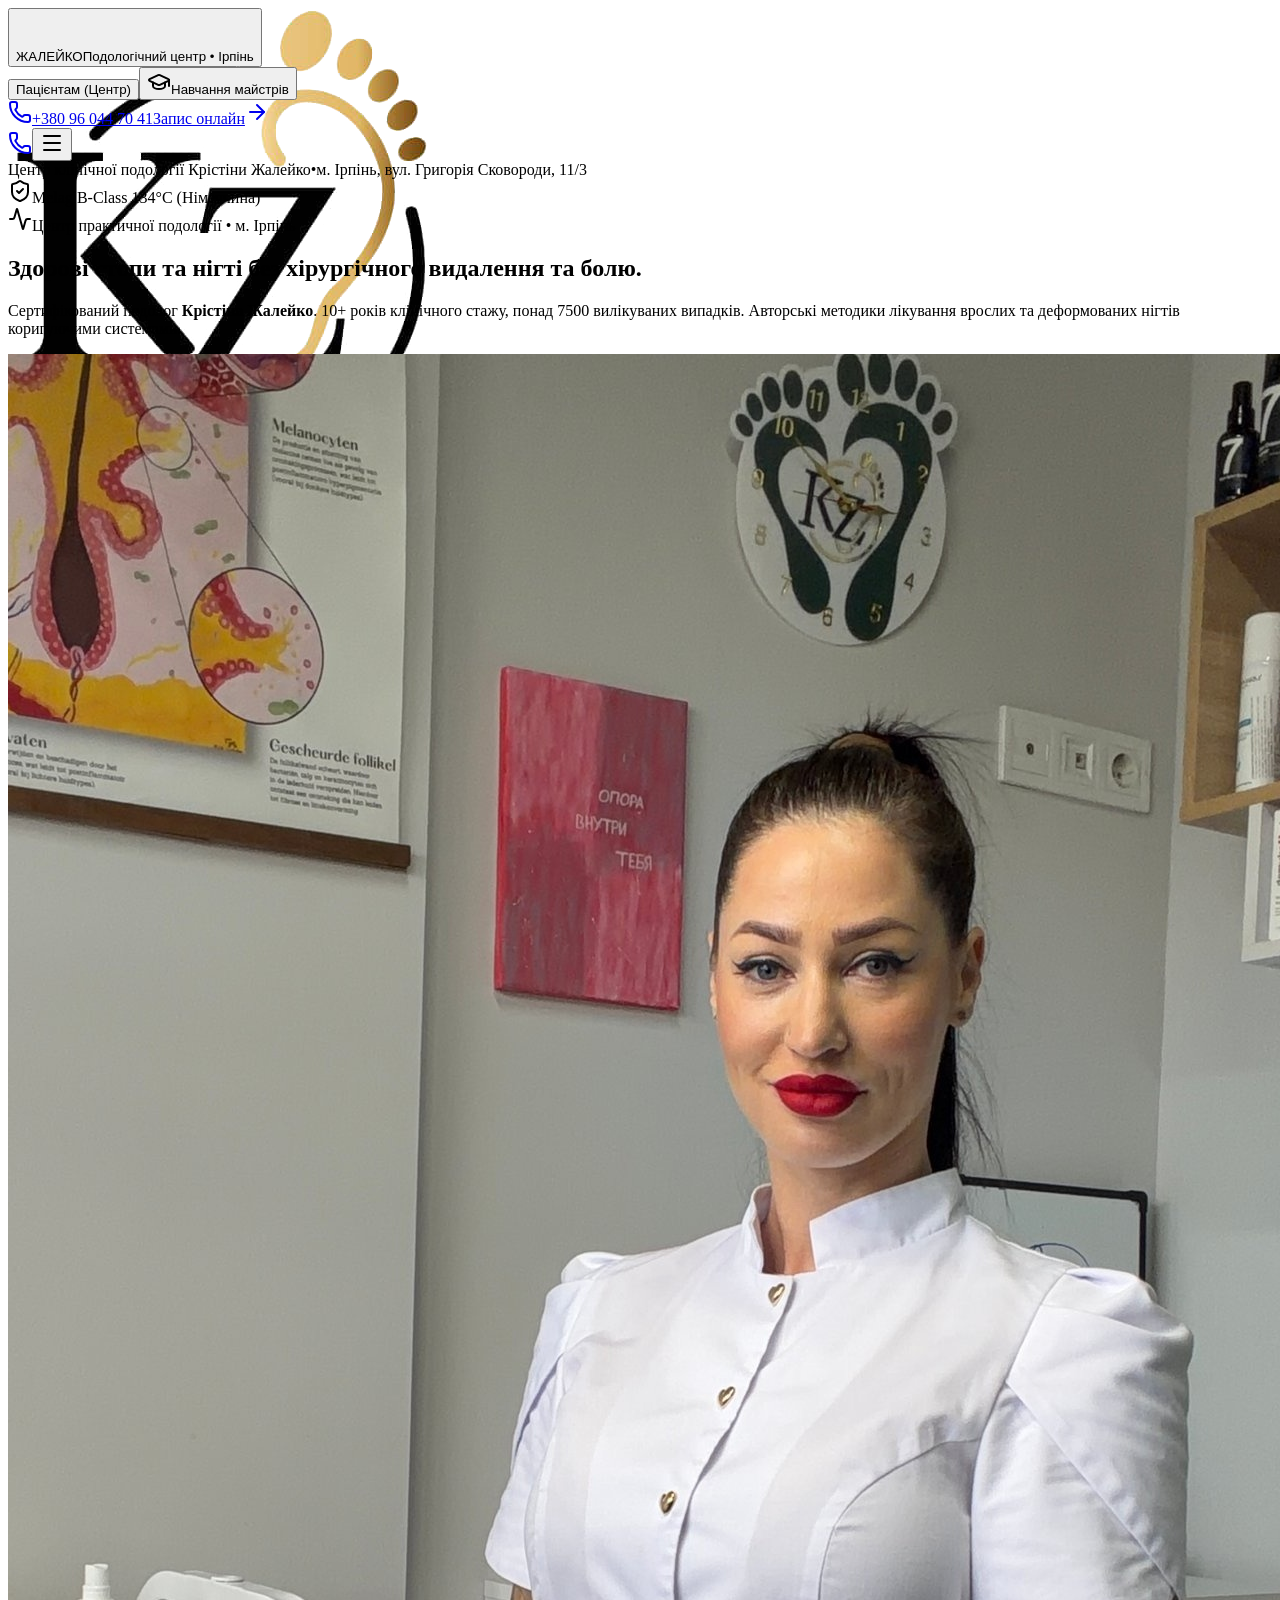
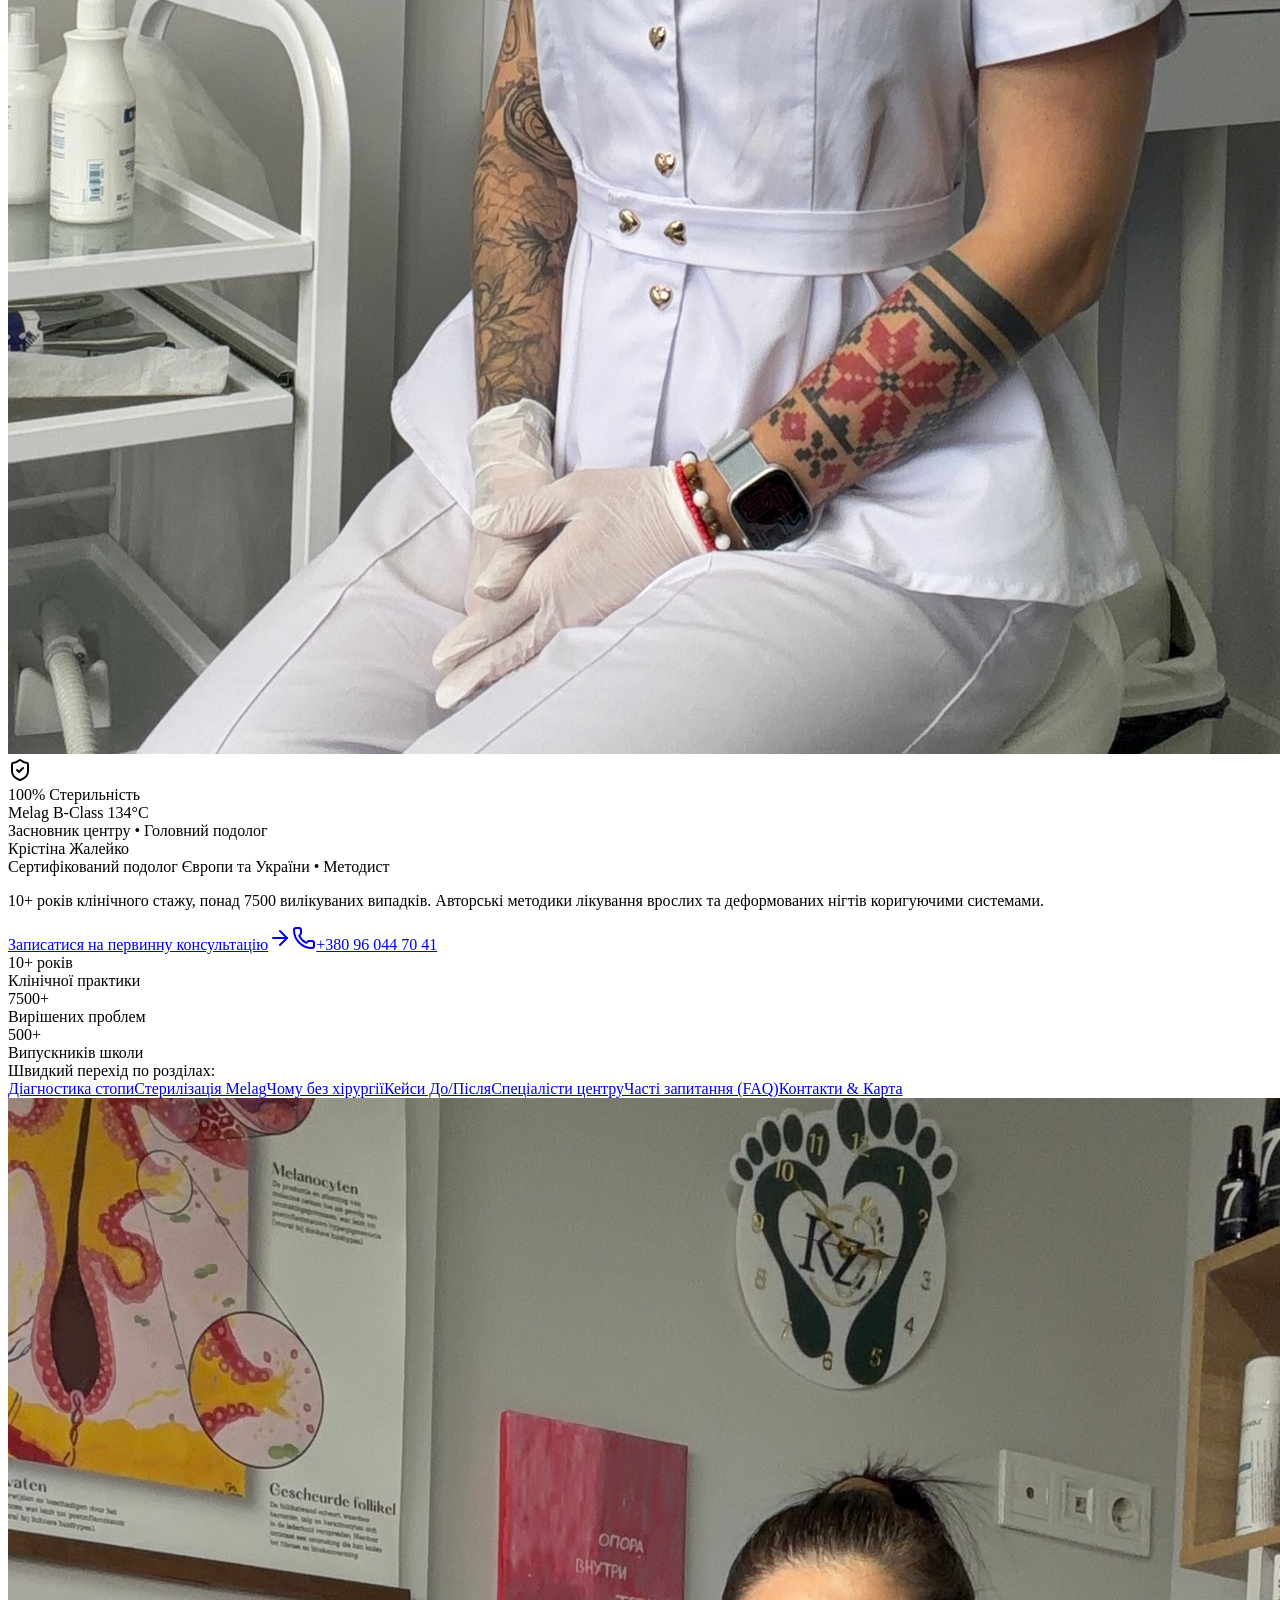
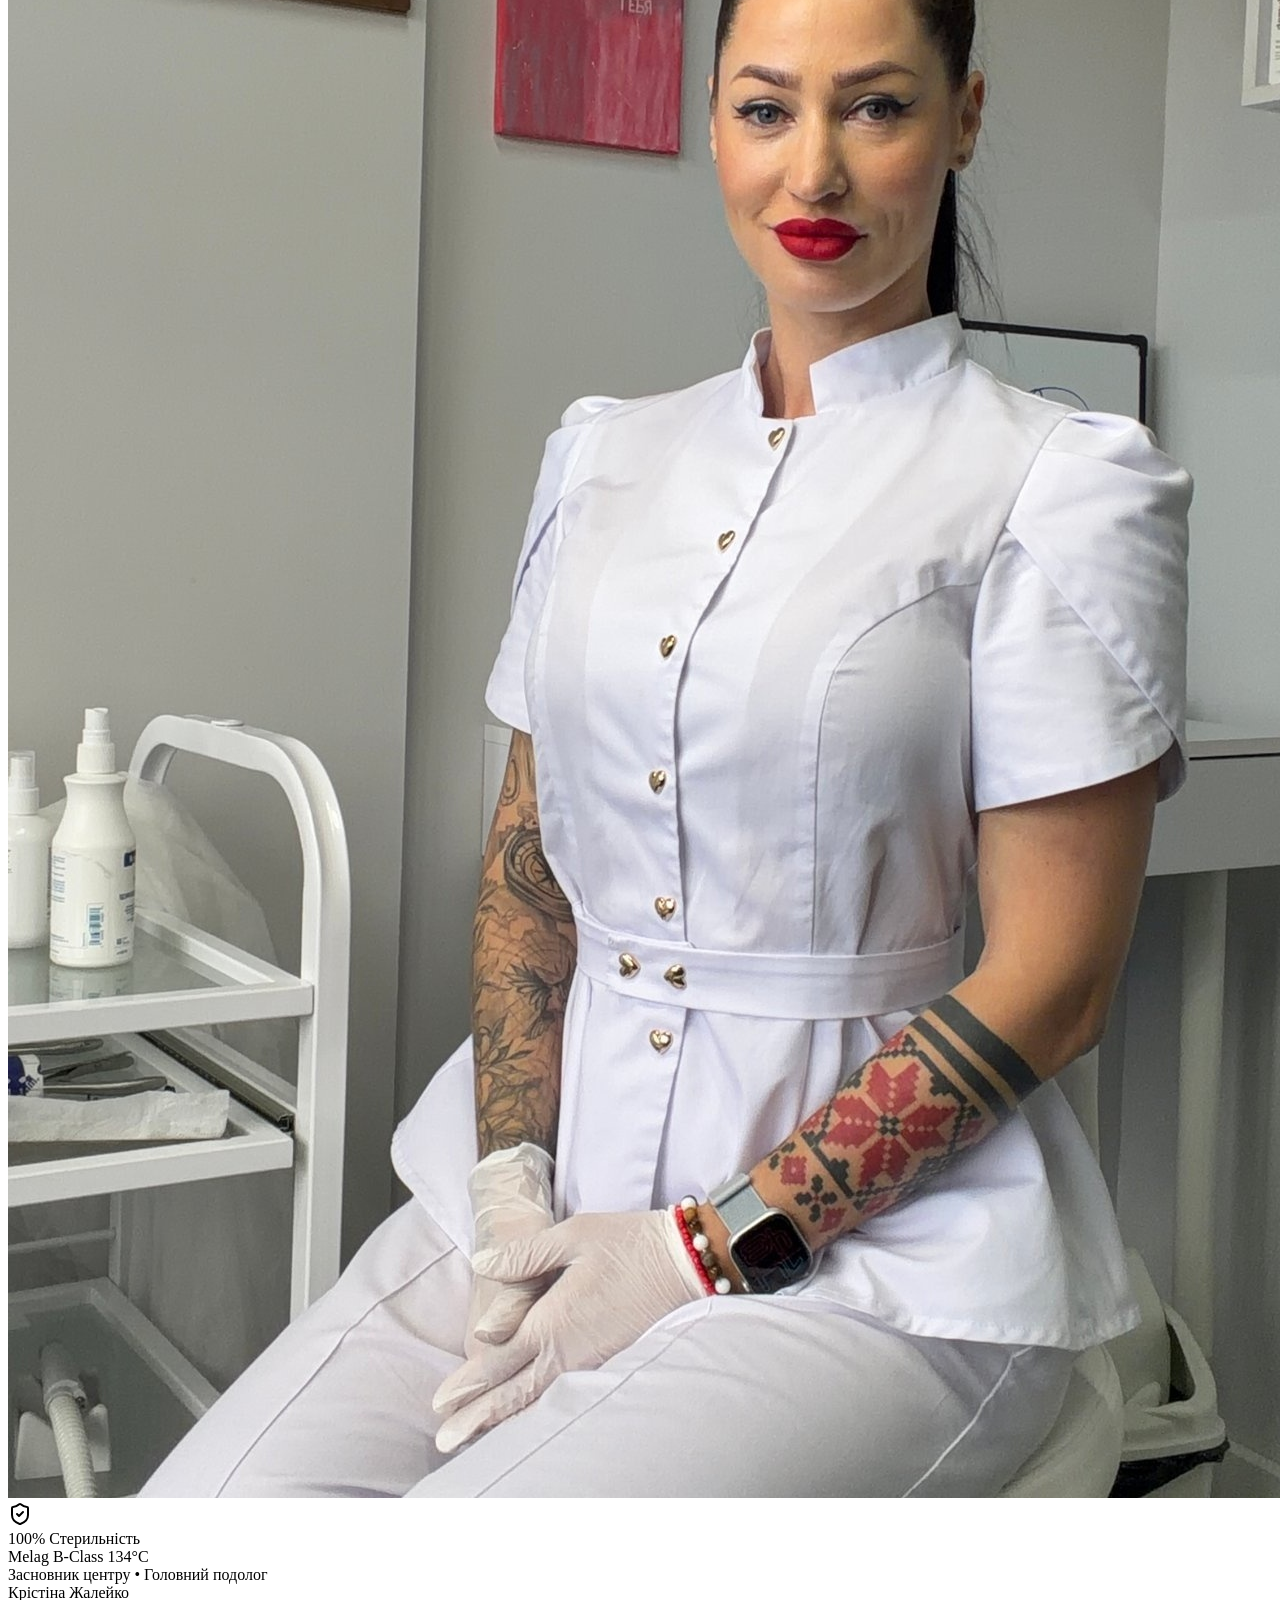
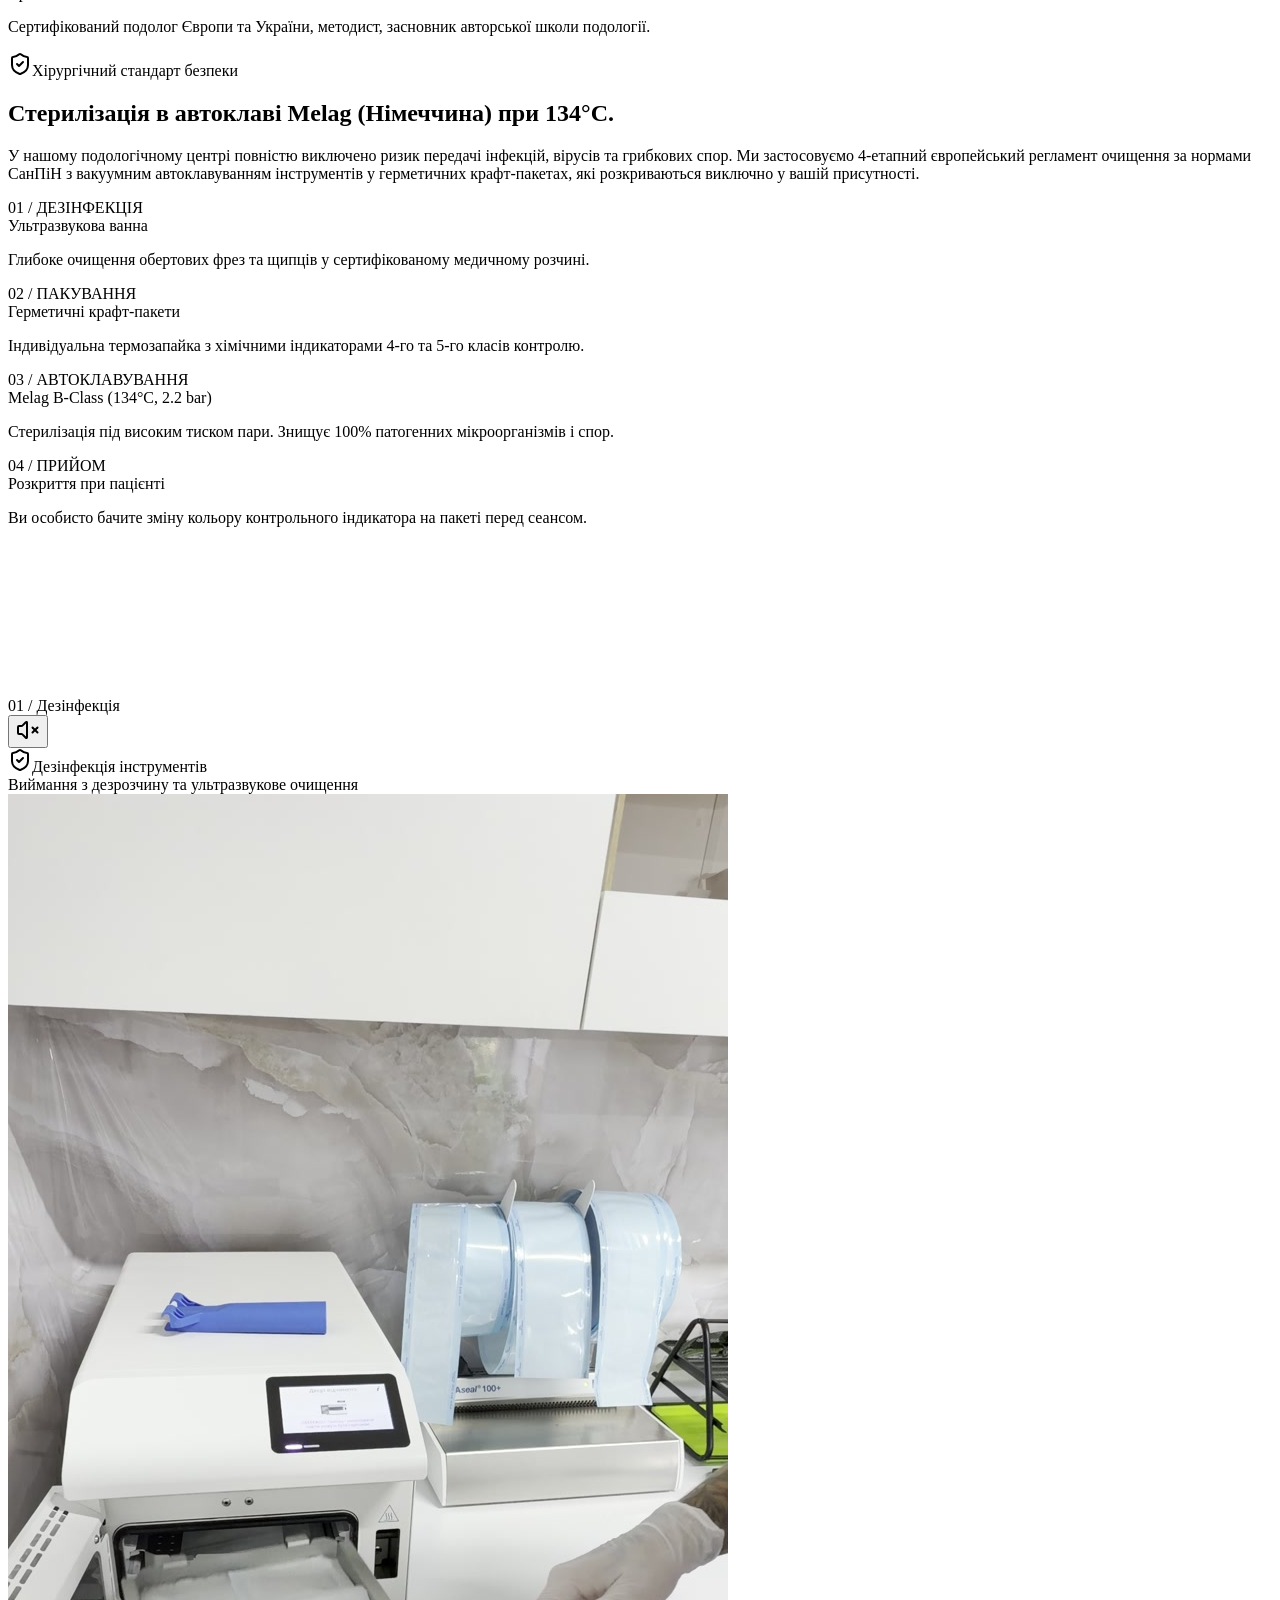
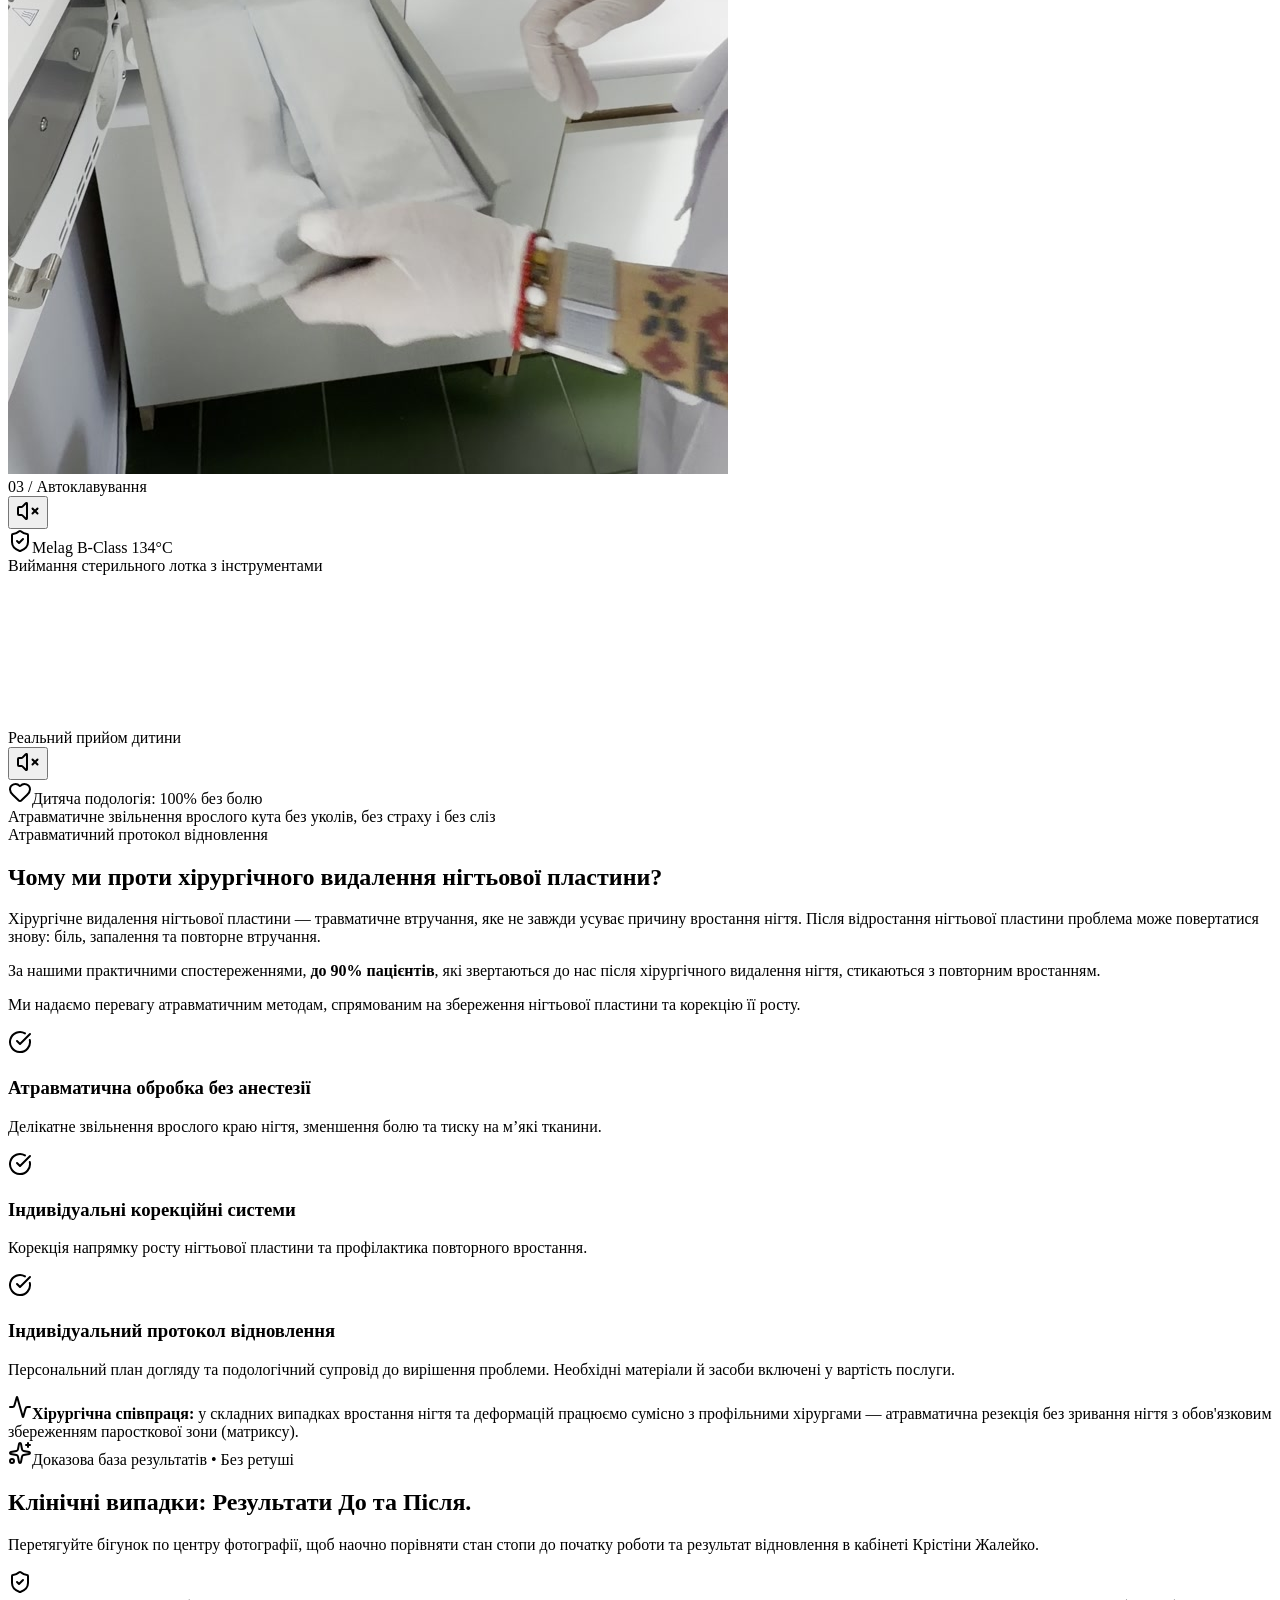
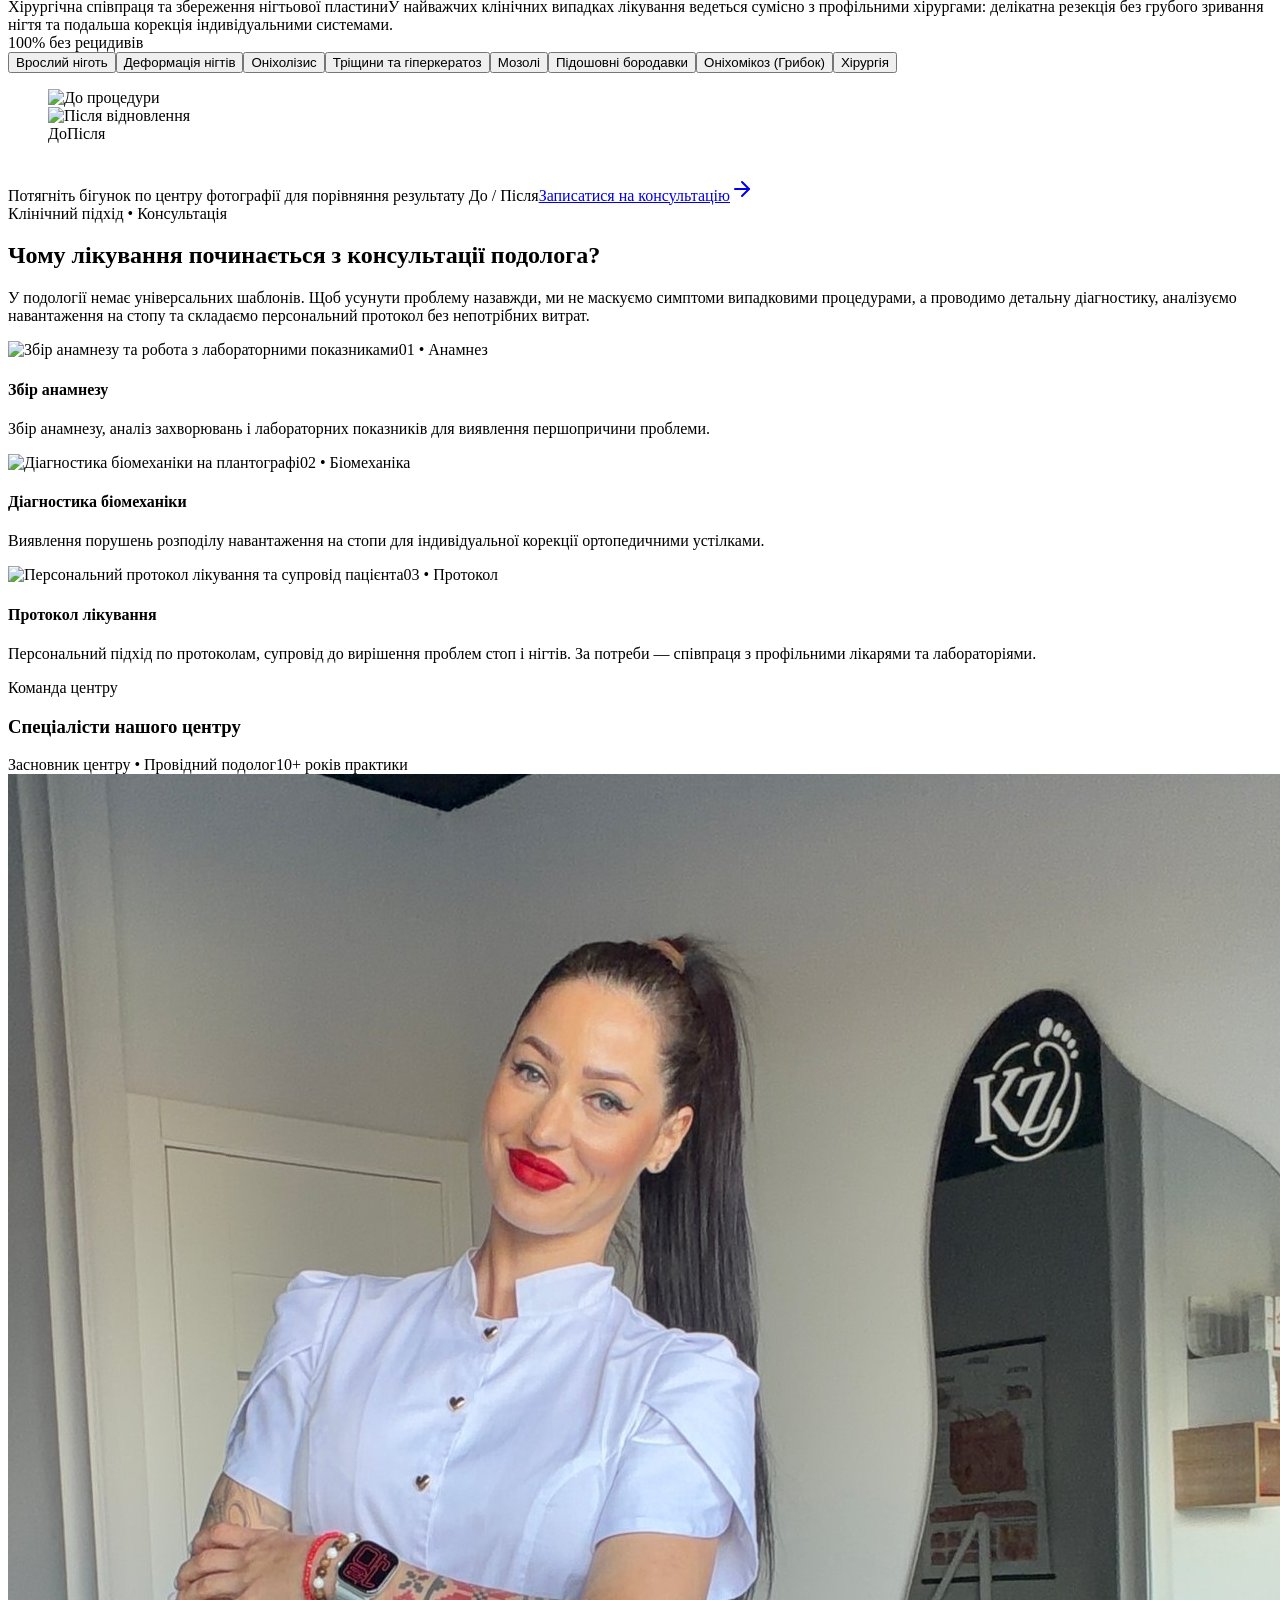
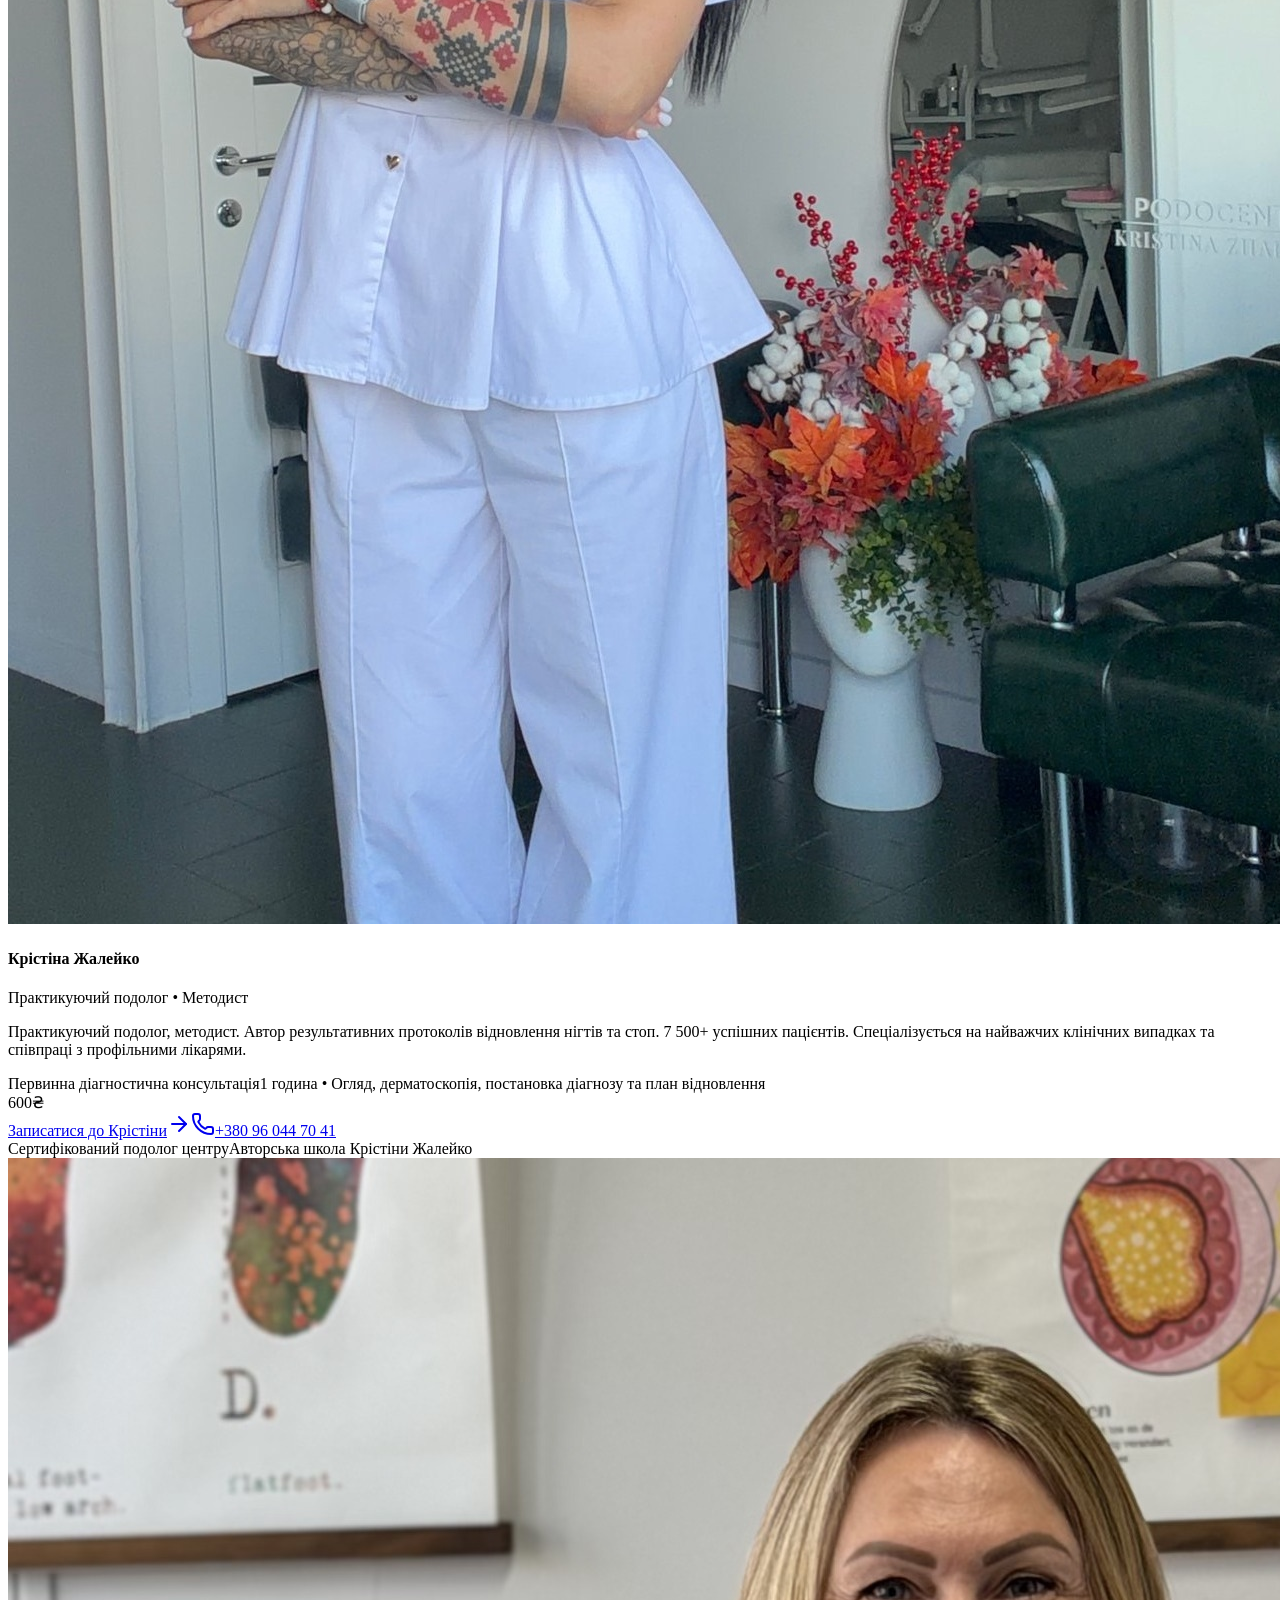
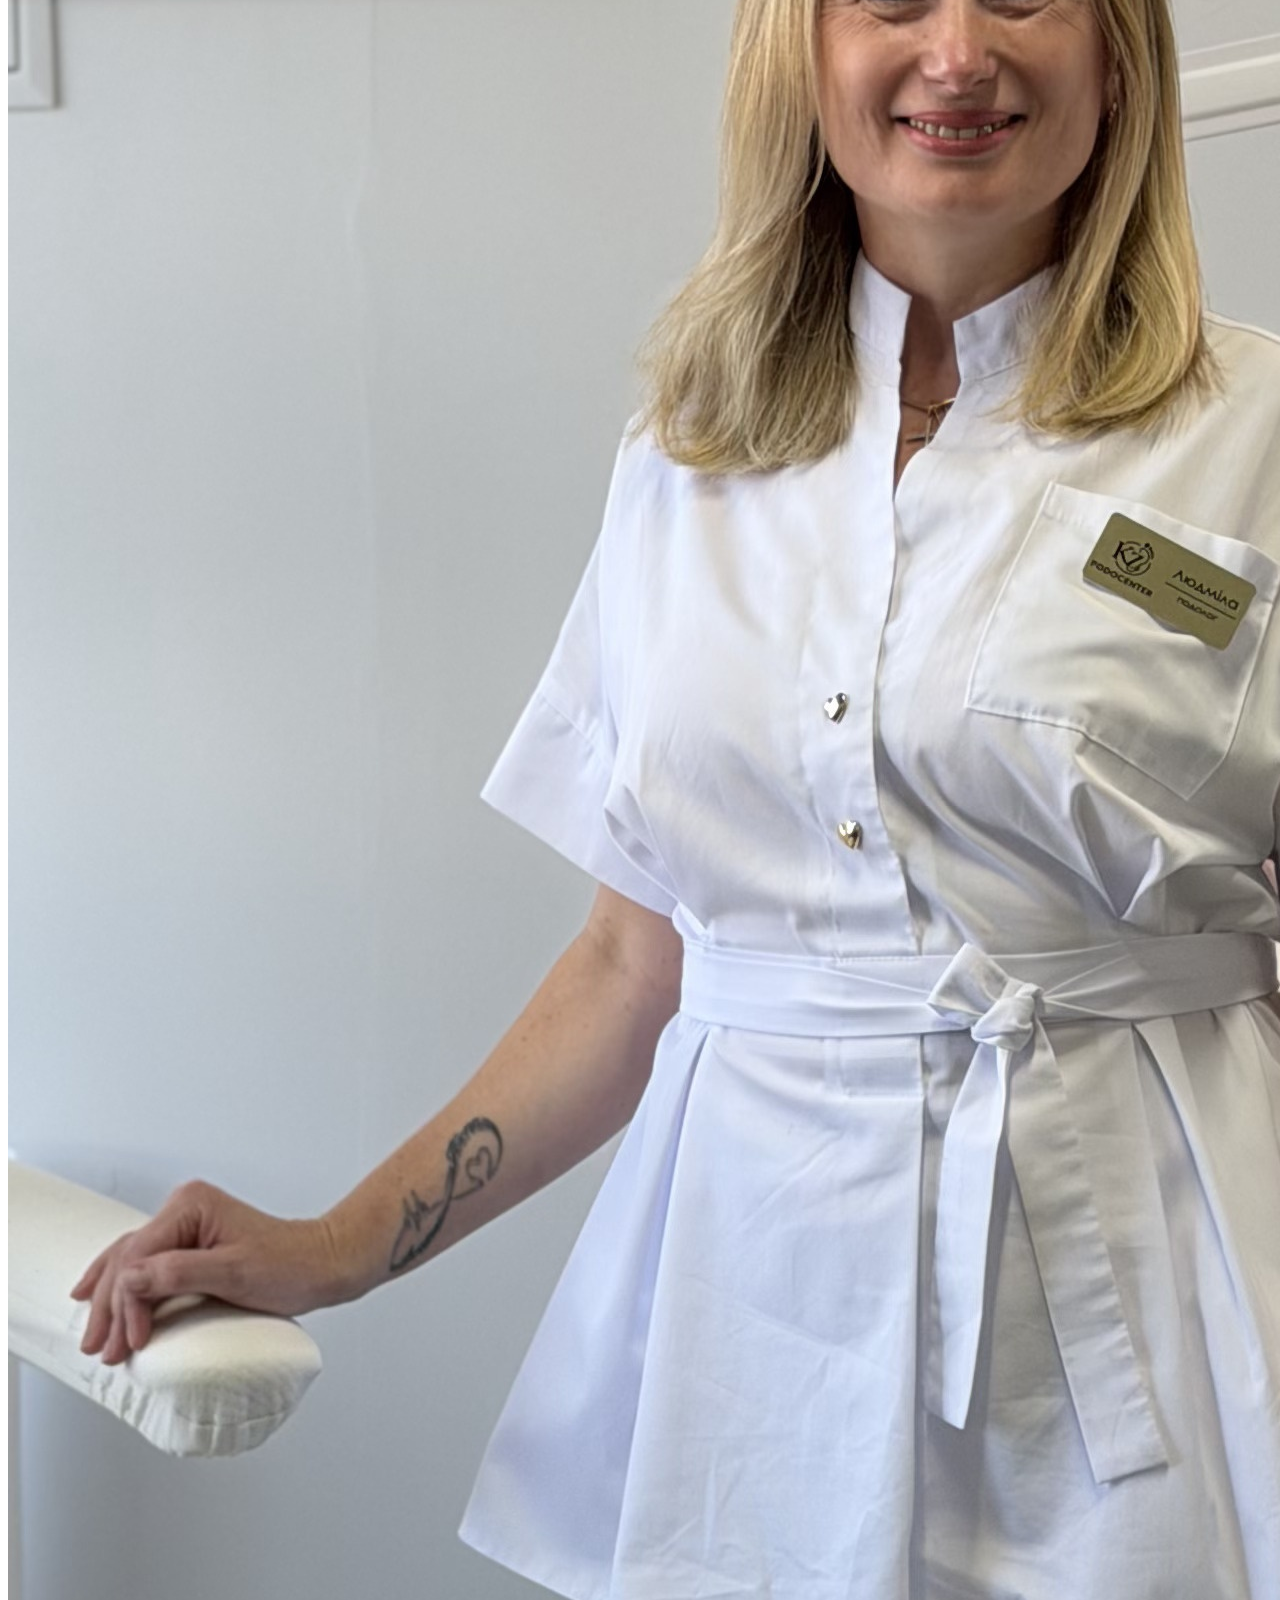
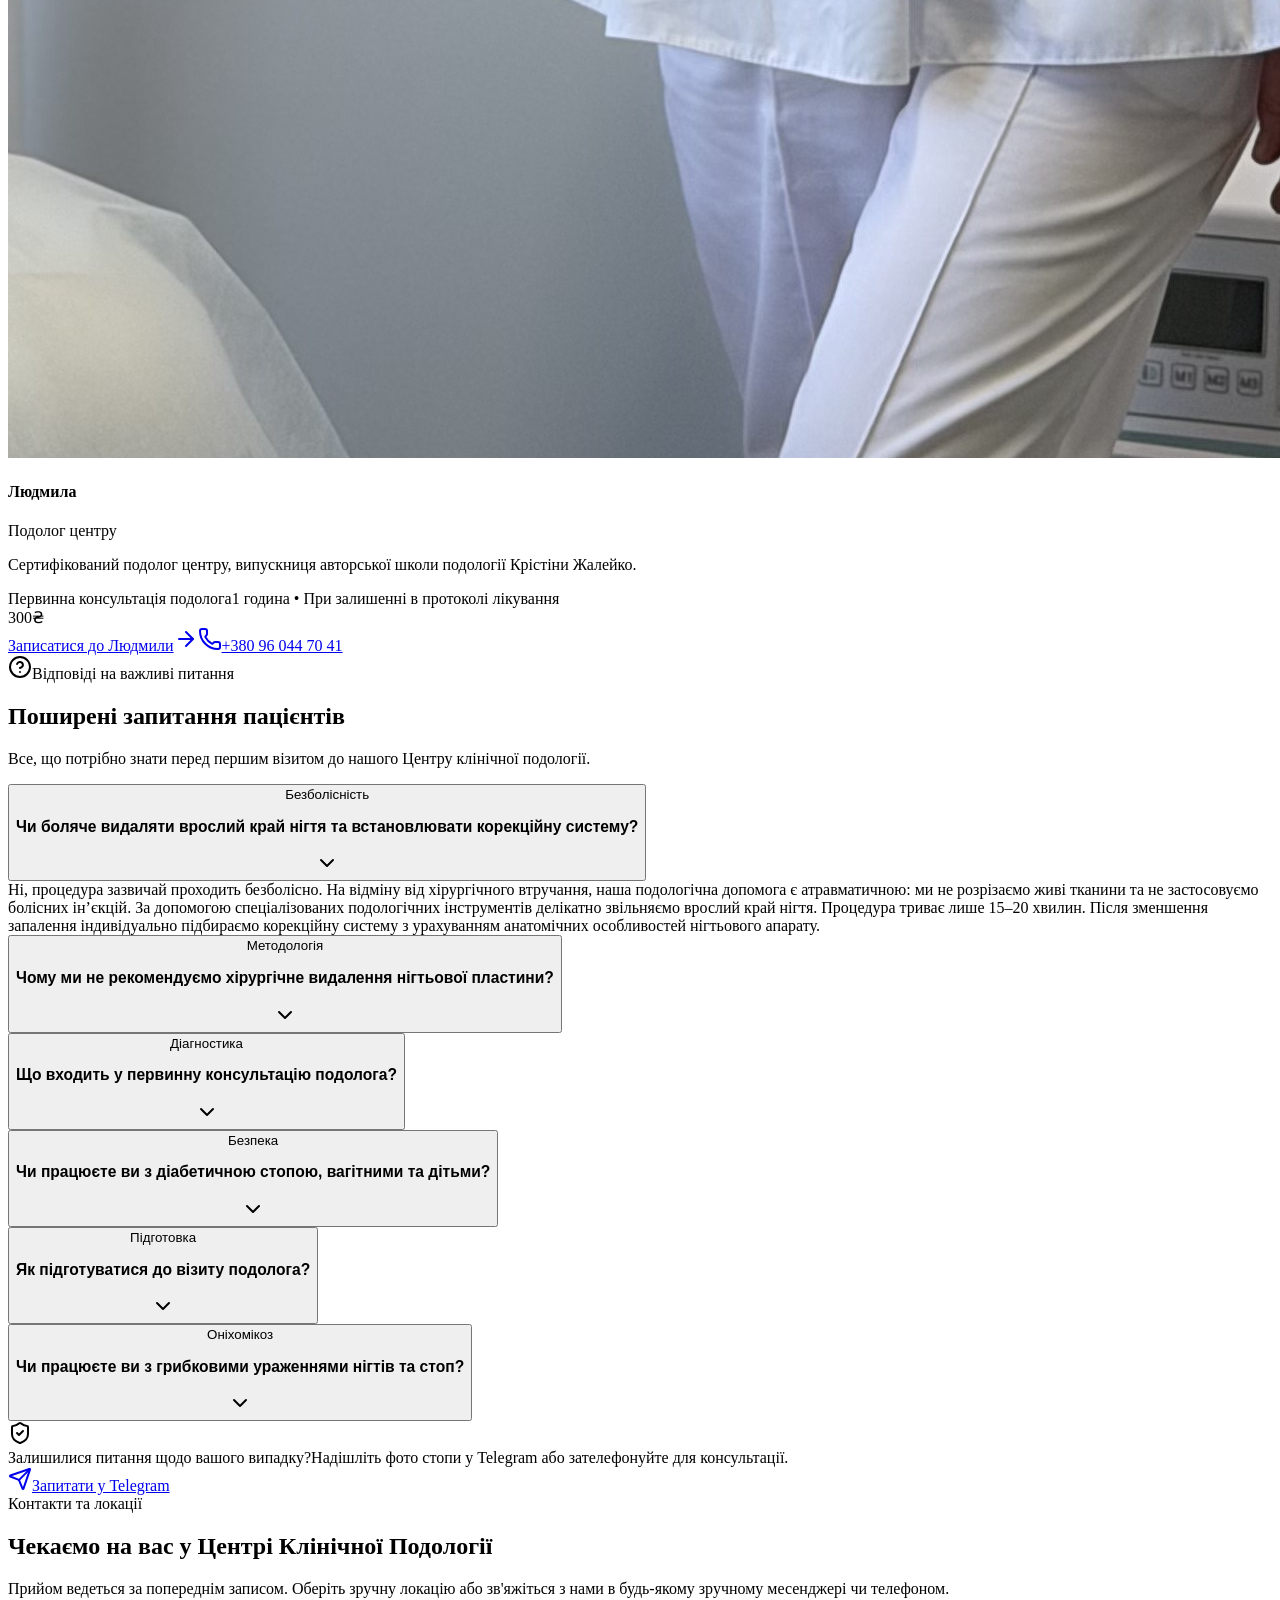
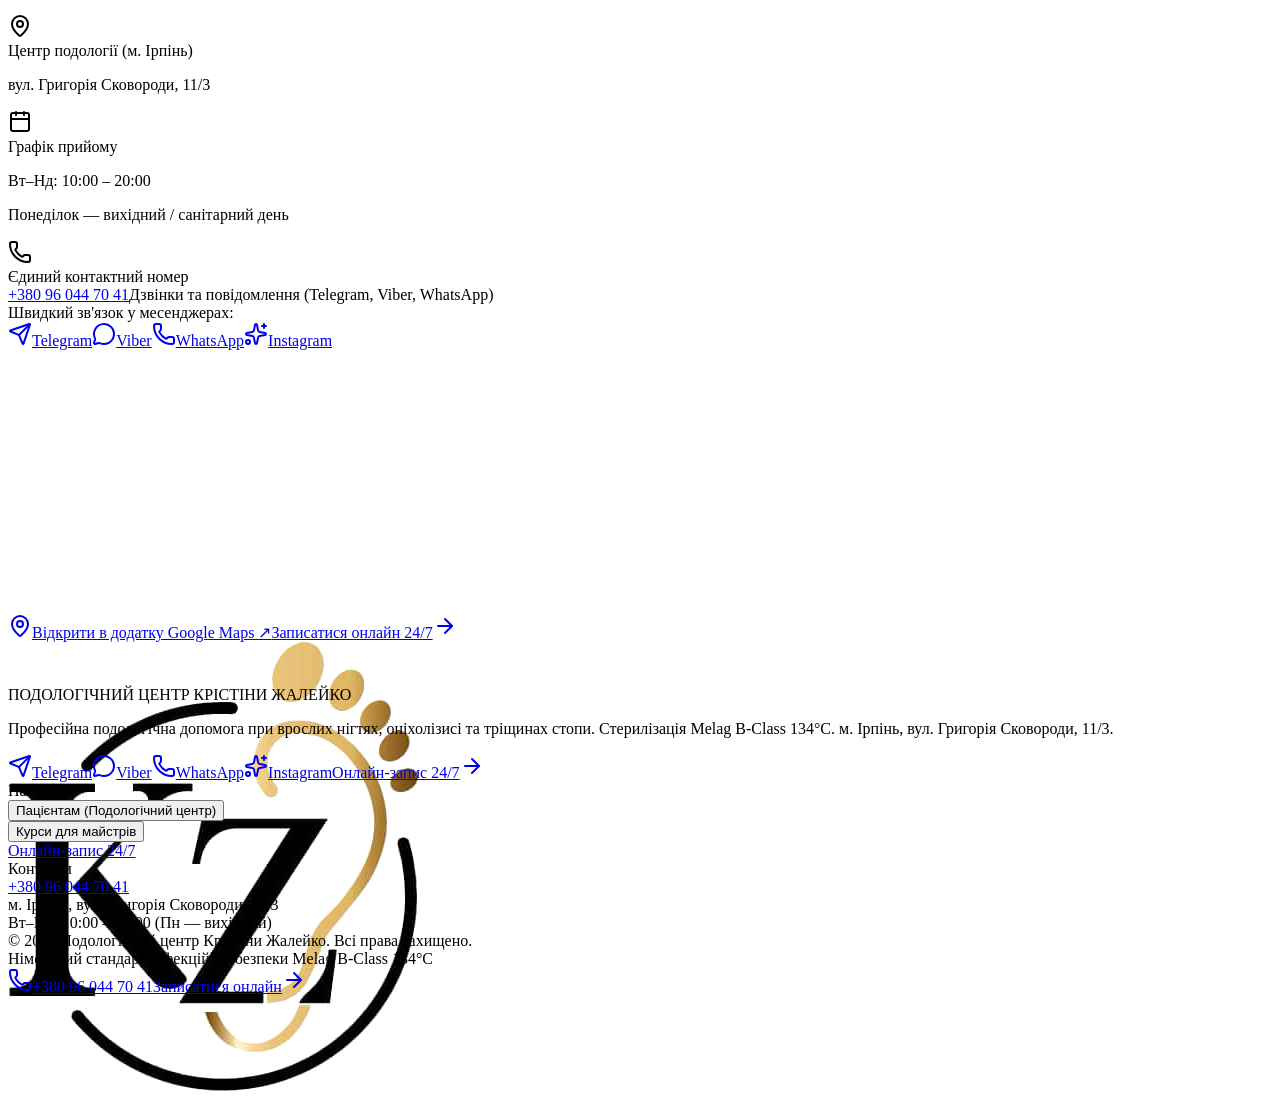
==== commit 067b74a3: "feat(cases): update surgery collaboration photos and precision-align nail deformation before/after p" ====
--- a/index.html
+++ b/index.html
@@ -11,15 +11,15 @@
     <!-- OpenGraph -->
     <meta property="og:type" content="website" />
     <meta property="og:title" content="Центр клінічної подології Крістіни Жалейко • Ірпінь" />
-    <meta property="og:description" content="Здорові стопи та нігті без болю та хірургічних операцій. 13 років клінічного досвіду. Онлайн-запис 24/7." />
+    <meta property="og:description" content="Здорові стопи та нігті без болю та хірургічних операцій. 8+ років клінічного досвіду. Онлайн-запис 24/7." />
     <meta property="og:image" content="./images/logo-kz.jpg" />
 
     <!-- Google Fonts: Plus Jakarta Sans (Clean, elegant European clinical typography) -->
     <link rel="preconnect" href="https://fonts.googleapis.com">
     <link rel="preconnect" href="https://fonts.gstatic.com" crossorigin>
     <link href="https://fonts.googleapis.com/css2?family=Plus+Jakarta+Sans:ital,wght@0,300..800;1,300..800&display=swap" rel="stylesheet">
-    <script type="module" crossorigin src="./assets/index-ByF4xlb8.js"></script>
-    <link rel="stylesheet" crossorigin href="./assets/index-DxnIfjJu.css">
+    <script type="module" crossorigin src="./assets/index-KlASwMrT.js"></script>
+    <link rel="stylesheet" crossorigin href="./assets/index-Ct7jvlSu.css">
   </head>
   <body class="bg-canvas text-obsidian min-h-screen selection:bg-forest selection:text-white">
     <div id="root"></div>
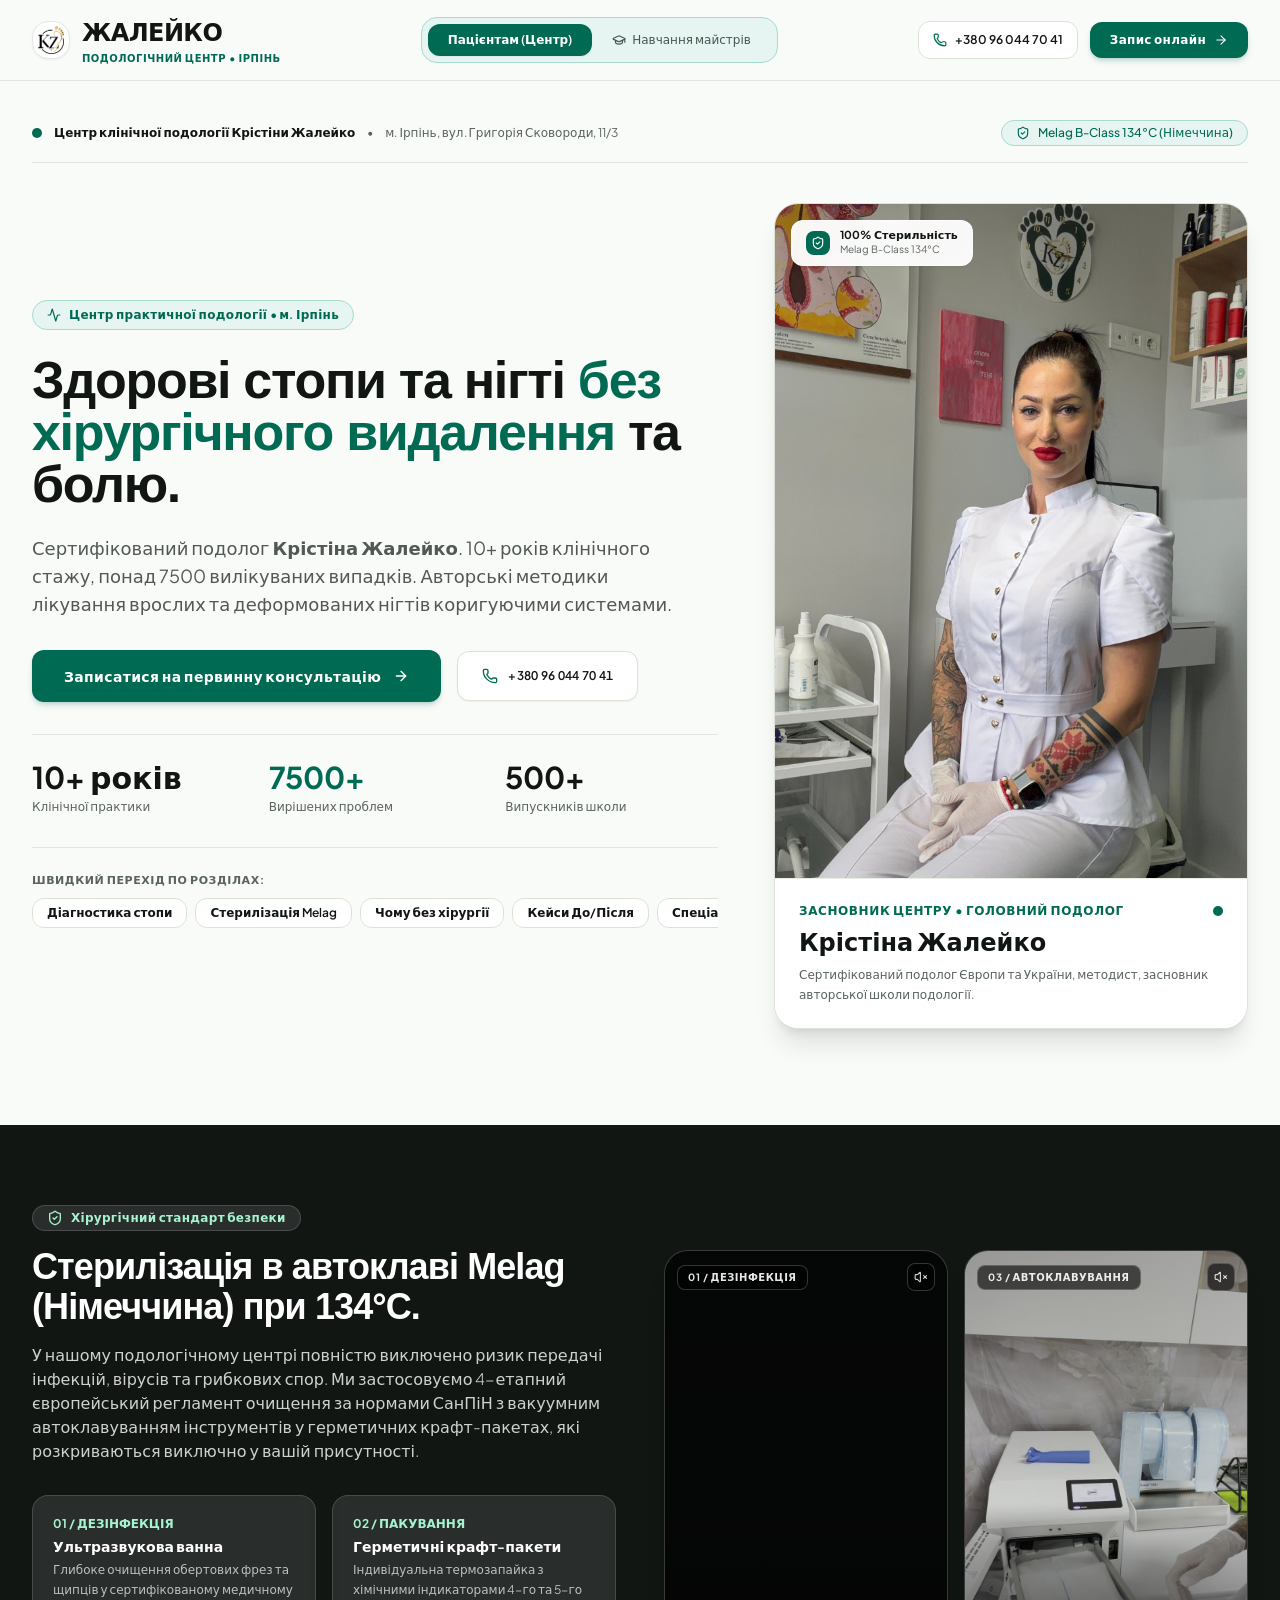
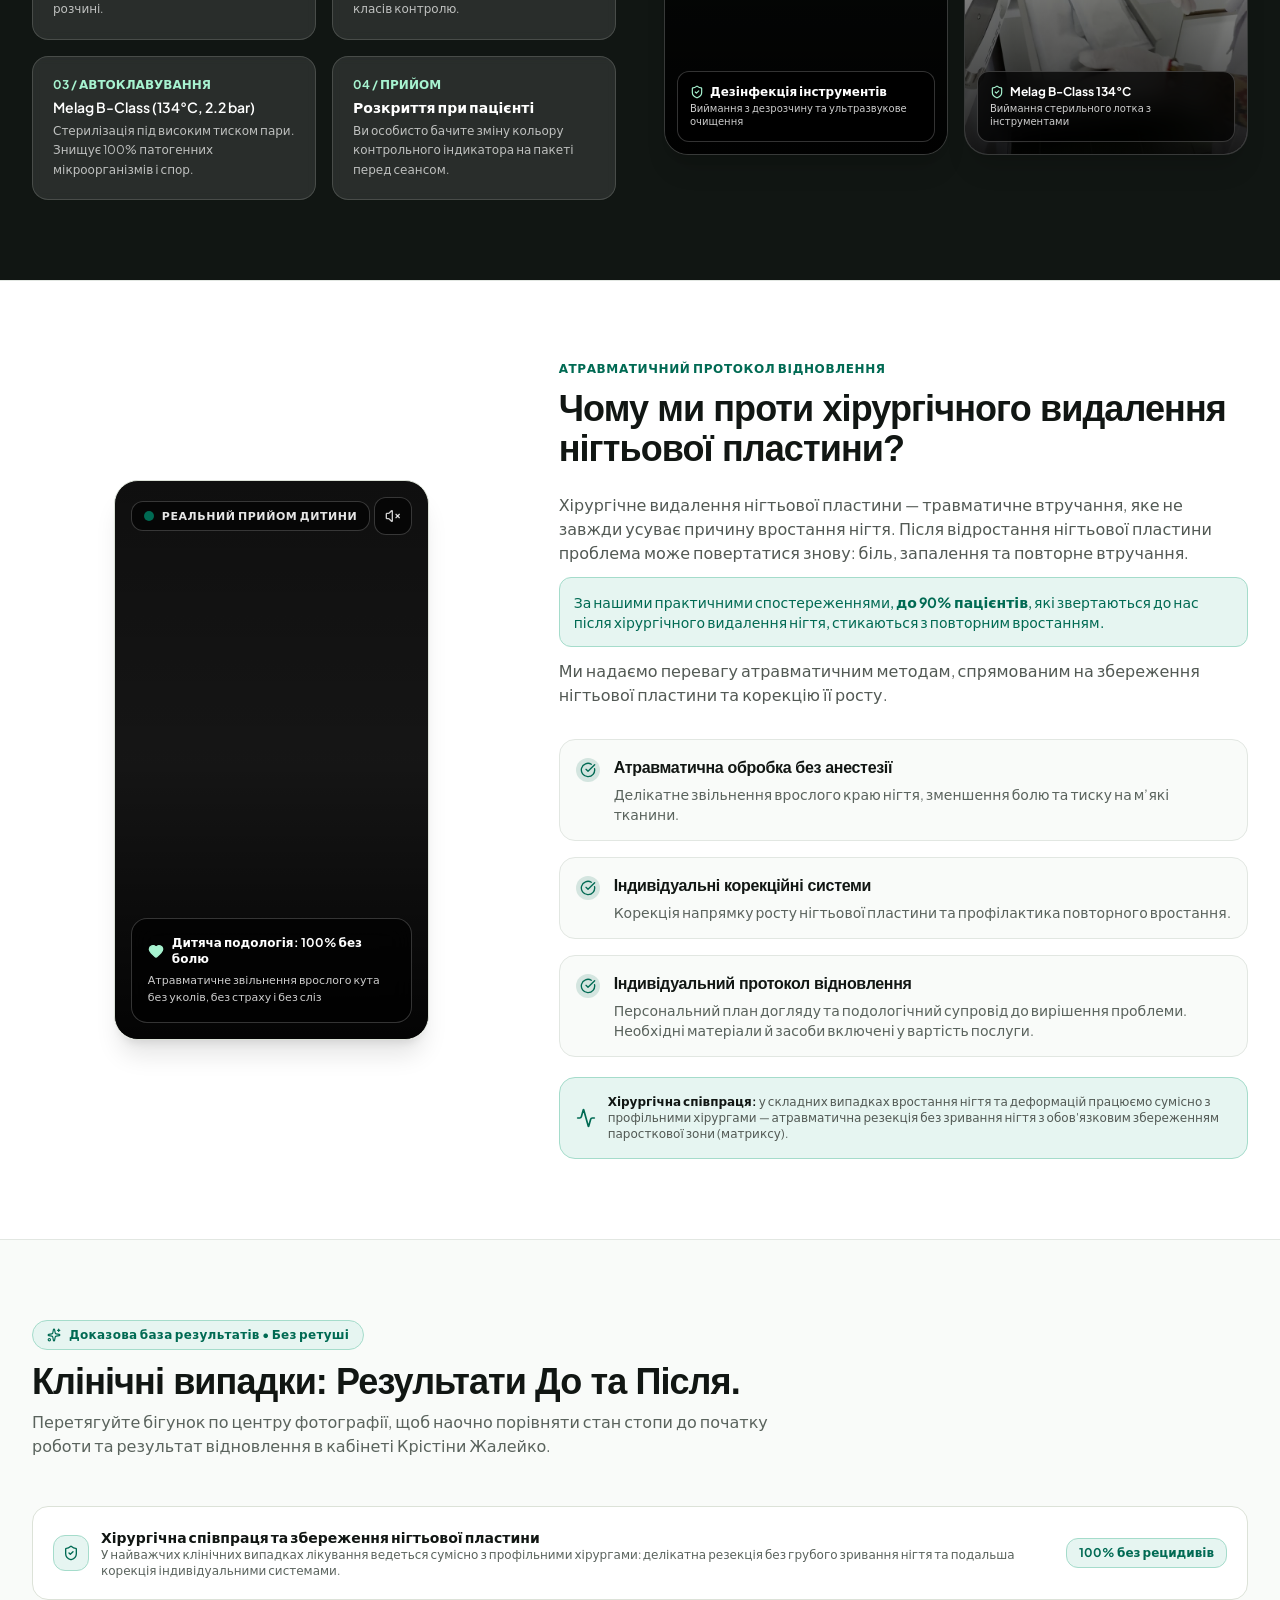
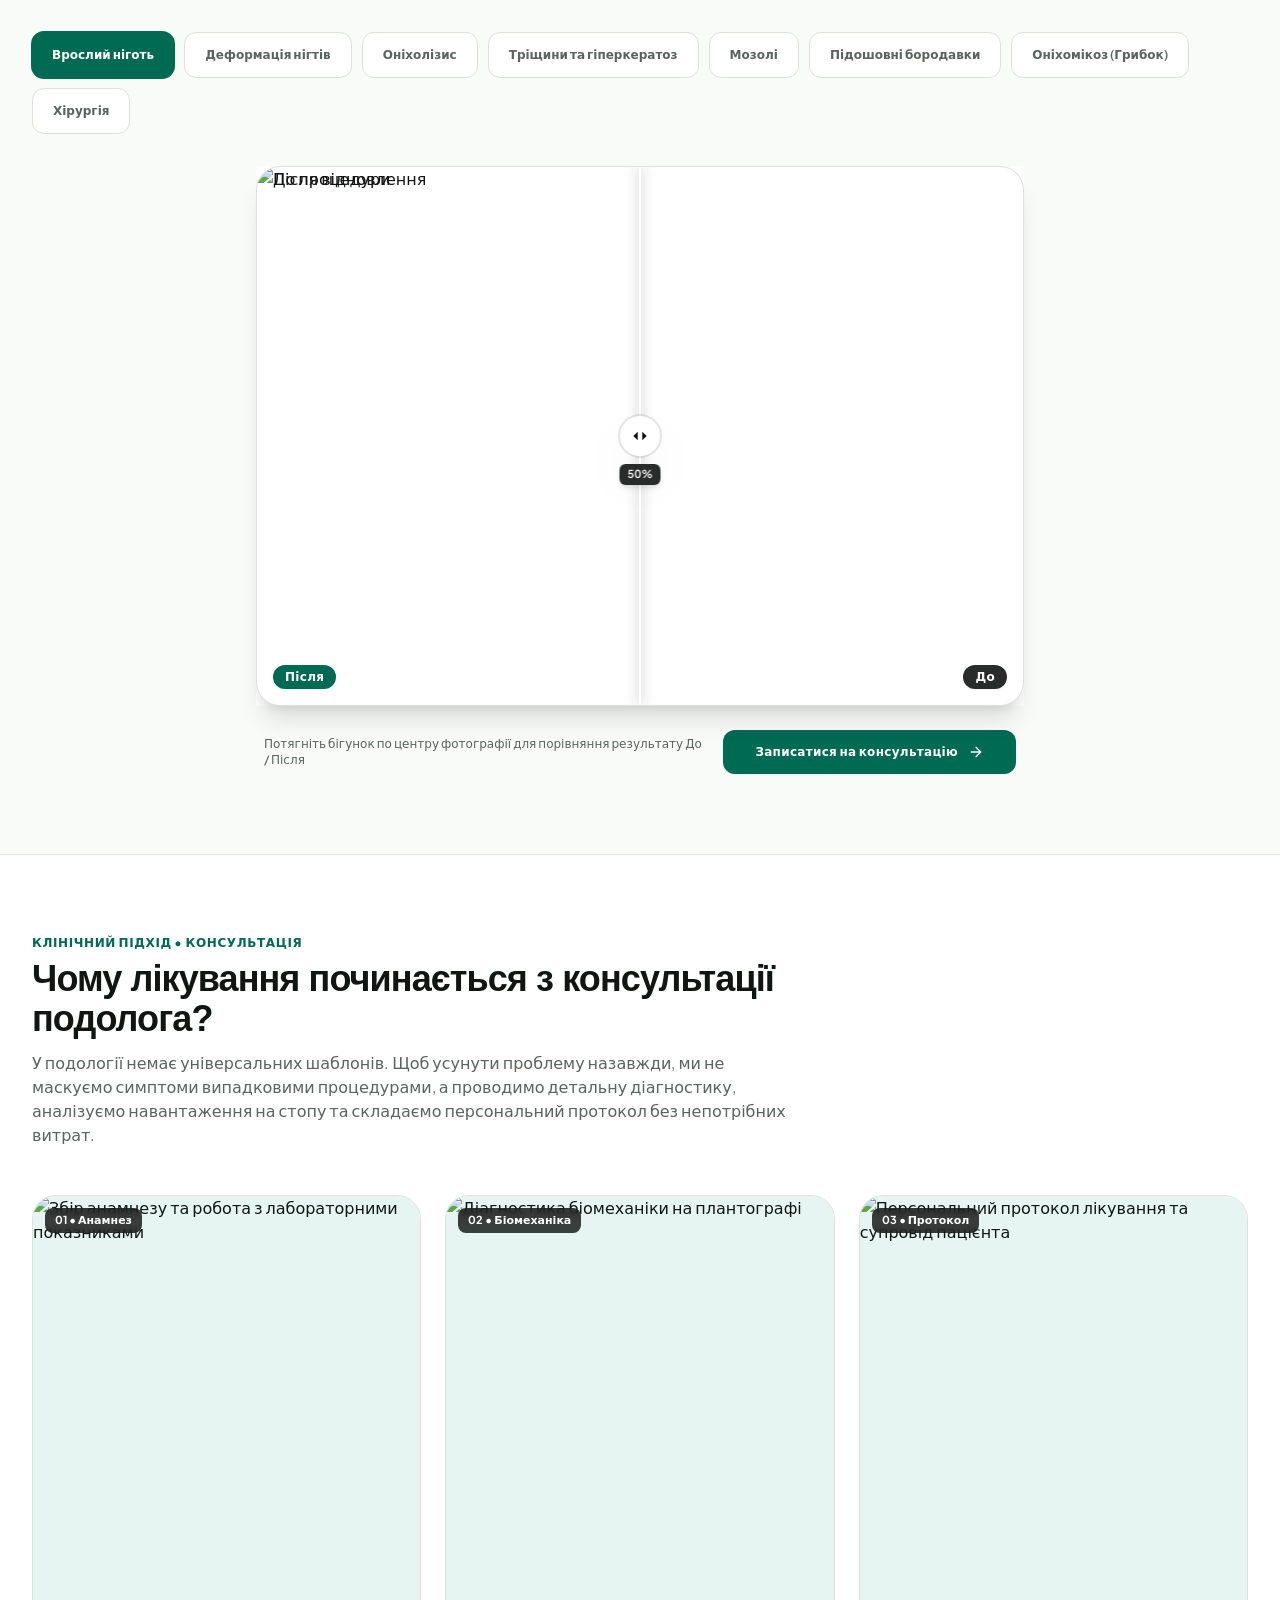
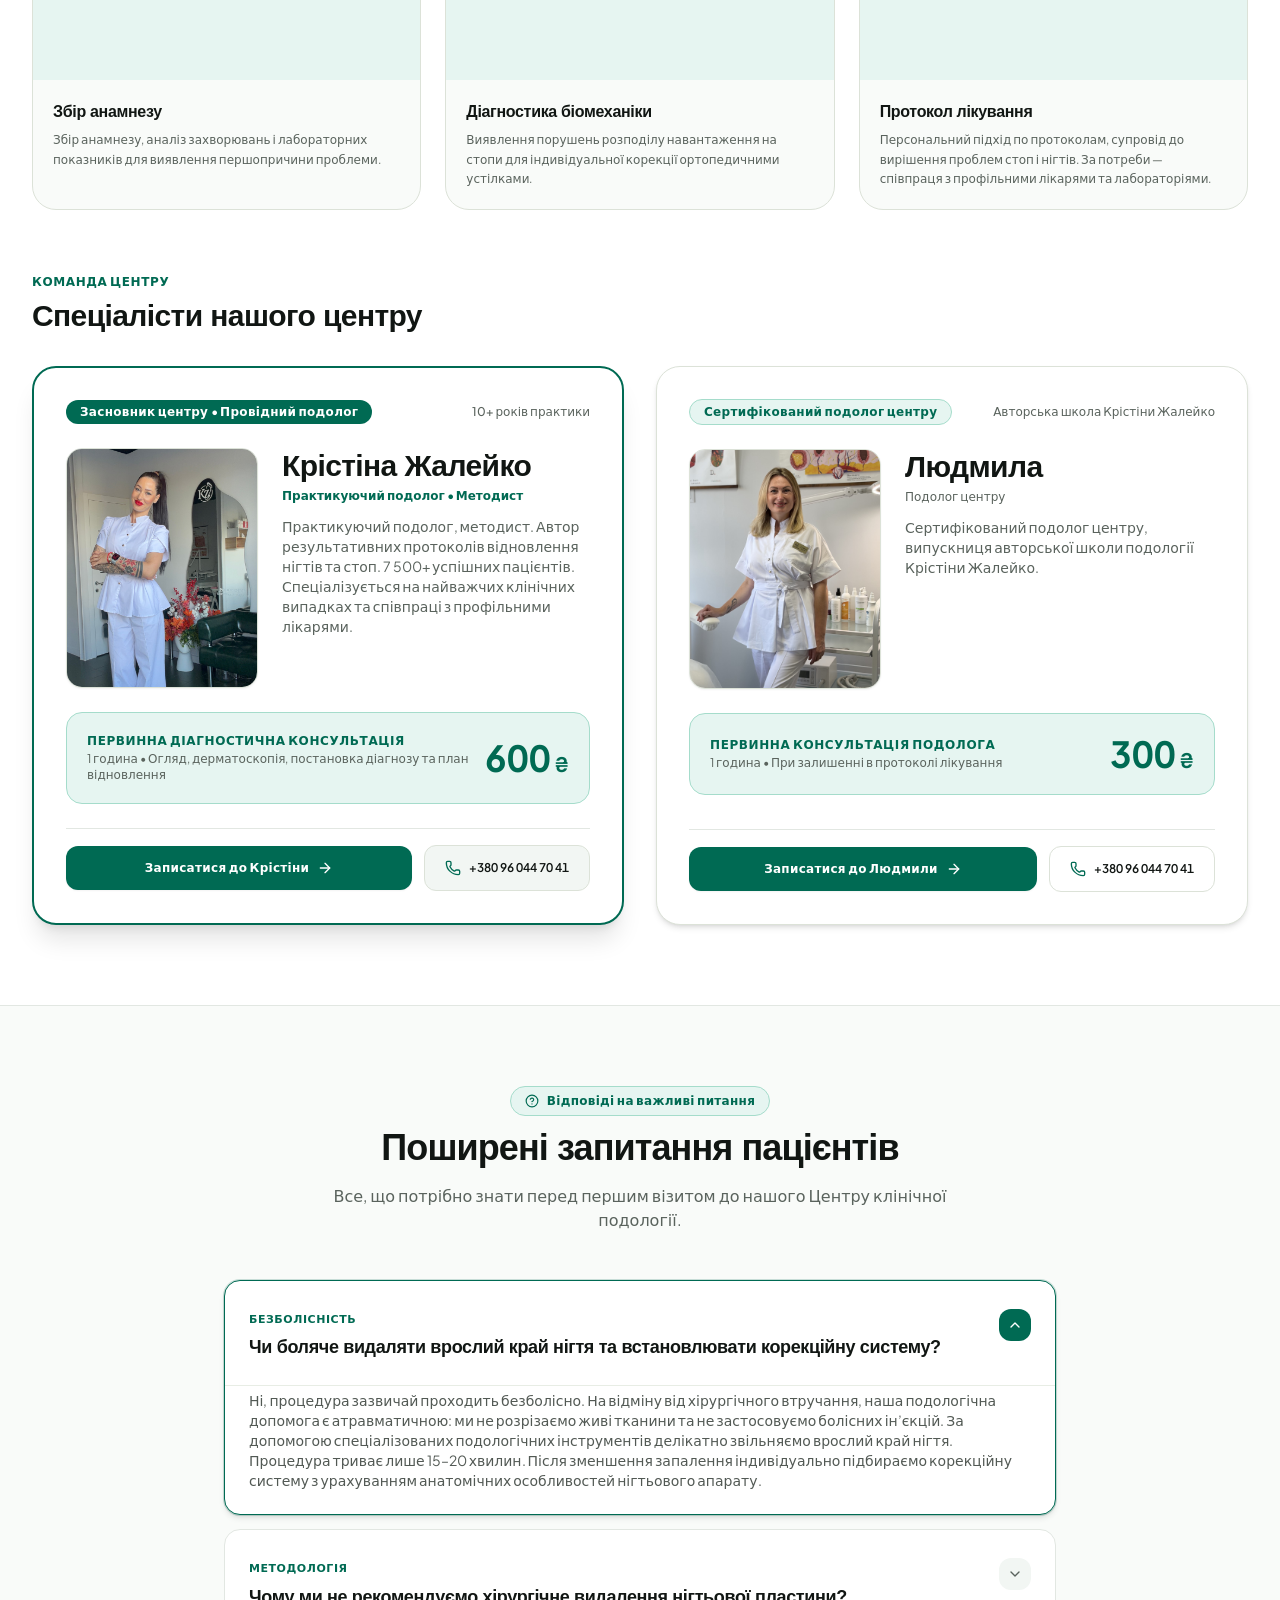
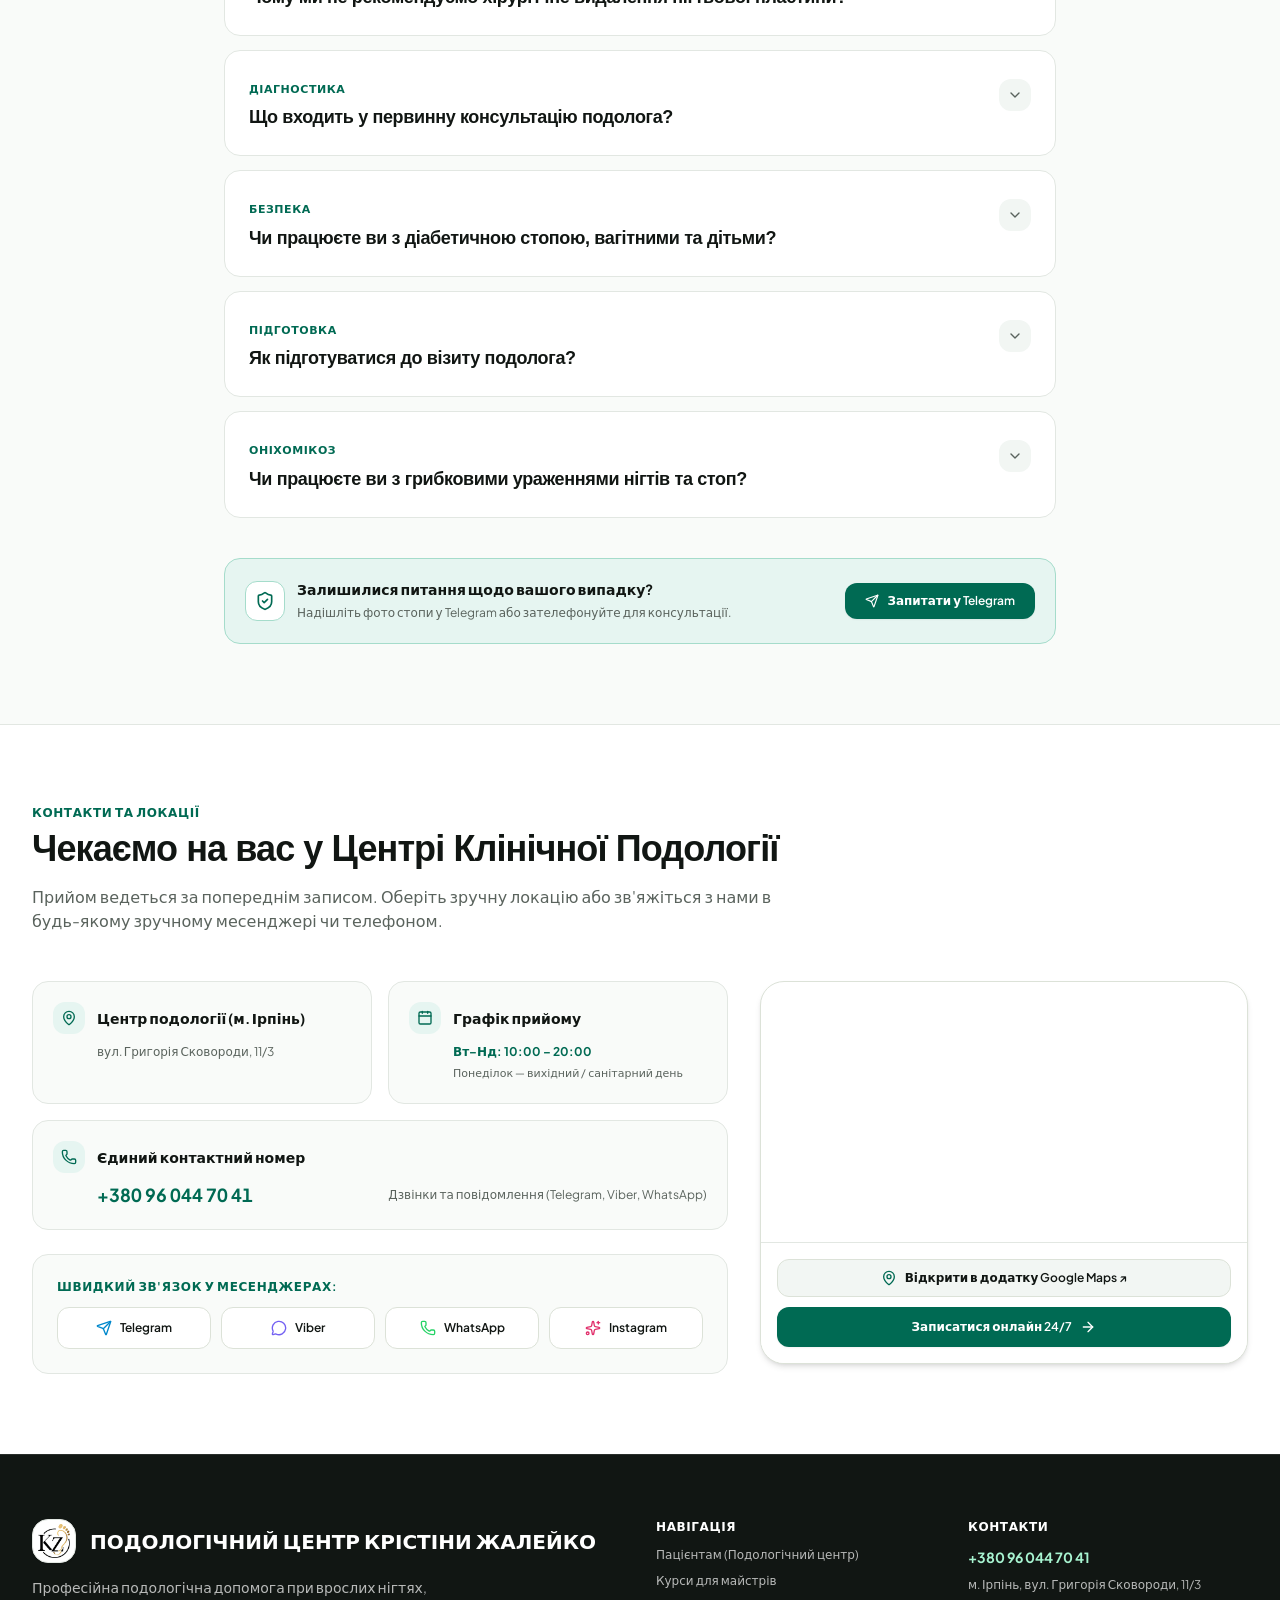
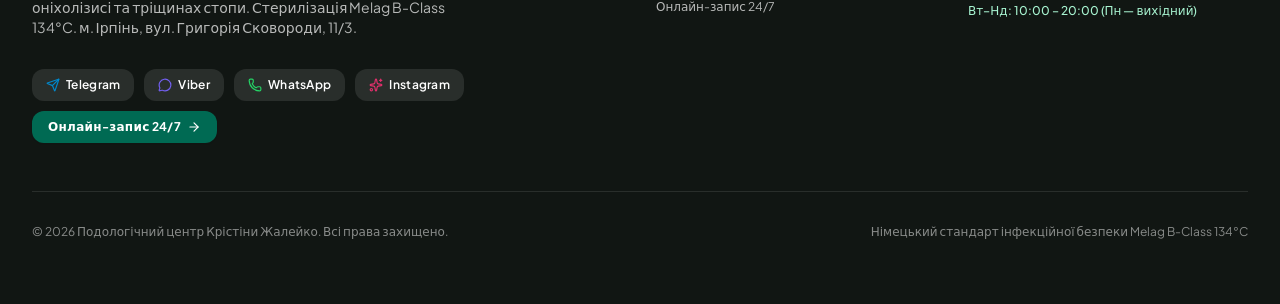
==== commit efe88127: "fix(cases): natural wide framing for nail deformation with precision alignment and 4:3 slider" ====
--- a/index.html
+++ b/index.html
@@ -18,8 +18,8 @@
     <link rel="preconnect" href="https://fonts.googleapis.com">
     <link rel="preconnect" href="https://fonts.gstatic.com" crossorigin>
     <link href="https://fonts.googleapis.com/css2?family=Plus+Jakarta+Sans:ital,wght@0,300..800;1,300..800&display=swap" rel="stylesheet">
-    <script type="module" crossorigin src="./assets/index-KlASwMrT.js"></script>
-    <link rel="stylesheet" crossorigin href="./assets/index-Ct7jvlSu.css">
+    <script type="module" crossorigin src="./assets/index-MtOD22AS.js"></script>
+    <link rel="stylesheet" crossorigin href="./assets/index-DvDBgctn.css">
   </head>
   <body class="bg-canvas text-obsidian min-h-screen selection:bg-forest selection:text-white">
     <div id="root"></div>
--- a/assets/index-DvDBgctn.css
+++ b/assets/index-DvDBgctn.css
@@ -0,0 +1 @@
+*,:before,:after,::backdrop{--tw-border-spacing-x:0;--tw-border-spacing-y:0;--tw-translate-x:0;--tw-translate-y:0;--tw-rotate:0;--tw-skew-x:0;--tw-skew-y:0;--tw-scale-x:1;--tw-scale-y:1;--tw-pan-x: ;--tw-pan-y: ;--tw-pinch-zoom: ;--tw-scroll-snap-strictness:proximity;--tw-gradient-from-position: ;--tw-gradient-via-position: ;--tw-gradient-to-position: ;--tw-ordinal: ;--tw-slashed-zero: ;--tw-numeric-figure: ;--tw-numeric-spacing: ;--tw-numeric-fraction: ;--tw-ring-inset: ;--tw-ring-offset-width:0px;--tw-ring-offset-color:#fff;--tw-ring-color:#3b82f680;--tw-ring-offset-shadow:0 0 #0000;--tw-ring-shadow:0 0 #0000;--tw-shadow:0 0 #0000;--tw-shadow-colored:0 0 #0000;--tw-blur: ;--tw-brightness: ;--tw-contrast: ;--tw-grayscale: ;--tw-hue-rotate: ;--tw-invert: ;--tw-saturate: ;--tw-sepia: ;--tw-drop-shadow: ;--tw-backdrop-blur: ;--tw-backdrop-brightness: ;--tw-backdrop-contrast: ;--tw-backdrop-grayscale: ;--tw-backdrop-hue-rotate: ;--tw-backdrop-invert: ;--tw-backdrop-opacity: ;--tw-backdrop-saturate: ;--tw-backdrop-sepia: ;--tw-contain-size: ;--tw-contain-layout: ;--tw-contain-paint: ;--tw-contain-style: }*,:before,:after{box-sizing:border-box;border:0 solid #e5e7eb}:before,:after{--tw-content:""}html,:host{-webkit-text-size-adjust:100%;tab-size:4;font-feature-settings:normal;font-variation-settings:normal;-webkit-tap-highlight-color:transparent;font-family:Plus Jakarta Sans,system-ui,sans-serif;line-height:1.5}body{line-height:inherit;margin:0}hr{height:0;color:inherit;border-top-width:1px}abbr:where([title]){-webkit-text-decoration:underline dotted;text-decoration:underline dotted}h1,h2,h3,h4,h5,h6{font-size:inherit;font-weight:inherit}a{color:inherit;-webkit-text-decoration:inherit;text-decoration:inherit}b,strong{font-weight:bolder}code,kbd,samp,pre{font-feature-settings:normal;font-variation-settings:normal;font-family:Plus Jakarta Sans,system-ui,sans-serif;font-size:1em}small{font-size:80%}sub,sup{vertical-align:baseline;font-size:75%;line-height:0;position:relative}sub{bottom:-.25em}sup{top:-.5em}table{text-indent:0;border-color:inherit;border-collapse:collapse}button,input,optgroup,select,textarea{font-feature-settings:inherit;font-variation-settings:inherit;font-family:inherit;font-size:100%;font-weight:inherit;line-height:inherit;letter-spacing:inherit;color:inherit;margin:0;padding:0}button,select{text-transform:none}button,input:where([type=button]),input:where([type=reset]),input:where([type=submit]){-webkit-appearance:button;background-color:#0000;background-image:none}:-moz-focusring{outline:auto}:-moz-ui-invalid{box-shadow:none}progress{vertical-align:baseline}::-webkit-inner-spin-button{height:auto}::-webkit-outer-spin-button{height:auto}[type=search]{-webkit-appearance:textfield;outline-offset:-2px}::-webkit-search-decoration{-webkit-appearance:none}::-webkit-file-upload-button{-webkit-appearance:button;font:inherit}summary{display:list-item}blockquote,dl,dd,h1,h2,h3,h4,h5,h6,hr,figure,p,pre{margin:0}fieldset{margin:0;padding:0}legend{padding:0}ol,ul,menu{margin:0;padding:0;list-style:none}dialog{padding:0}textarea{resize:vertical}input::-moz-placeholder{opacity:1;color:#9ca3af}textarea::-moz-placeholder{opacity:1;color:#9ca3af}input::placeholder,textarea::placeholder{opacity:1;color:#9ca3af}button,[role=button]{cursor:pointer}:disabled{cursor:default}img,svg,video,canvas,audio,iframe,embed,object{vertical-align:middle;display:block}img,video{max-width:100%;height:auto}[hidden]:where(:not([hidden=until-found])){display:none}:root{--canvas:#f9fbf9;--obsidian:#111613;--forest:#006a53;--forest-deep:#005240;--forest-subtle:#e6f5f1;--gold:#c6a564;--carmine:#e02b37}body{color:#111613;-webkit-font-smoothing:antialiased;-moz-osx-font-smoothing:grayscale;background-color:#f9fbf9;font-family:Plus Jakarta Sans,-apple-system,BlinkMacSystemFont,Segoe UI,Roboto,sans-serif;overflow-x:hidden}h1,h2,h3,h4,h5,h6{letter-spacing:-.02em;font-family:Outfit,-apple-system,BlinkMacSystemFont,sans-serif}.pointer-events-none{pointer-events:none}.pointer-events-auto{pointer-events:auto}.fixed{position:fixed}.absolute{position:absolute}.relative{position:relative}.sticky{position:sticky}.inset-0{inset:0}.inset-x-0{left:0;right:0}.inset-y-0{top:0;bottom:0}.bottom-0{bottom:0}.bottom-3{bottom:.75rem}.bottom-4{bottom:1rem}.left-0{left:0}.left-1\/2{left:50%}.left-1\/3{left:33.3333%}.left-3{left:.75rem}.left-4{left:1rem}.right-0{right:0}.right-3{right:.75rem}.right-4{right:1rem}.top-0{top:0}.top-3{top:.75rem}.top-4{top:1rem}.top-\[calc\(100\%\+8px\)\]{top:calc(100% + 8px)}.isolate{isolation:isolate}.-z-10{z-index:-10}.z-0{z-index:0}.z-10{z-index:10}.z-20{z-index:20}.z-30{z-index:30}.z-40{z-index:40}.z-50{z-index:50}.z-\[60\]{z-index:60}.mx-auto{margin-left:auto;margin-right:auto}.my-1{margin-top:.25rem;margin-bottom:.25rem}.my-6{margin-top:1.5rem;margin-bottom:1.5rem}.mb-0\.5{margin-bottom:.125rem}.mb-1{margin-bottom:.25rem}.mb-1\.5{margin-bottom:.375rem}.mb-10{margin-bottom:2.5rem}.mb-12{margin-bottom:3rem}.mb-16{margin-bottom:4rem}.mb-2{margin-bottom:.5rem}.mb-2\.5{margin-bottom:.625rem}.mb-20{margin-bottom:5rem}.mb-3{margin-bottom:.75rem}.mb-3\.5{margin-bottom:.875rem}.mb-4{margin-bottom:1rem}.mb-5{margin-bottom:1.25rem}.mb-6{margin-bottom:1.5rem}.mb-8{margin-bottom:2rem}.ml-0\.5{margin-left:.125rem}.ml-1{margin-left:.25rem}.mt-0\.5{margin-top:.125rem}.mt-1{margin-top:.25rem}.mt-10{margin-top:2.5rem}.mt-2{margin-top:.5rem}.mt-2\.5{margin-top:.625rem}.mt-3{margin-top:.75rem}.mt-4{margin-top:1rem}.mt-5{margin-top:1.25rem}.mt-6{margin-top:1.5rem}.mt-8{margin-top:2rem}.line-clamp-2{-webkit-line-clamp:2;-webkit-box-orient:vertical;display:-webkit-box;overflow:hidden}.block{display:block}.inline-block{display:inline-block}.inline{display:inline}.flex{display:flex}.inline-flex{display:inline-flex}.grid{display:grid}.hidden{display:none}.aspect-\[16\/10\]{aspect-ratio:16/10}.aspect-\[4\/3\]{aspect-ratio:4/3}.aspect-\[4\/5\]{aspect-ratio:4/5}.aspect-\[9\/16\]{aspect-ratio:9/16}.size-10{width:2.5rem;height:2.5rem}.h-1\.5{height:.375rem}.h-10{height:2.5rem}.h-11{height:2.75rem}.h-12{height:3rem}.h-14{height:3.5rem}.h-16{height:4rem}.h-2{height:.5rem}.h-2\.5{height:.625rem}.h-20{height:5rem}.h-3{height:.75rem}.h-3\.5{height:.875rem}.h-4{height:1rem}.h-48{height:12rem}.h-5{height:1.25rem}.h-6{height:1.5rem}.h-64{height:16rem}.h-7{height:1.75rem}.h-8{height:2rem}.h-9{height:2.25rem}.h-96{height:24rem}.h-full{height:100%}.h-px{height:1px}.max-h-\[540px\]{max-height:540px}.max-h-\[560px\]{max-height:560px}.min-h-\[440px\]{min-height:440px}.min-h-\[46px\]{min-height:46px}.min-h-\[480px\]{min-height:480px}.min-h-screen{min-height:100vh}.w-0\.5{width:.125rem}.w-1\.5{width:.375rem}.w-10{width:2.5rem}.w-11{width:2.75rem}.w-12{width:3rem}.w-14{width:3.5rem}.w-16{width:4rem}.w-2{width:.5rem}.w-2\.5{width:.625rem}.w-3{width:.75rem}.w-3\.5{width:.875rem}.w-4{width:1rem}.w-48{width:12rem}.w-5{width:1.25rem}.w-6{width:1.5rem}.w-64{width:16rem}.w-7{width:1.75rem}.w-8{width:2rem}.w-9{width:2.25rem}.w-96{width:24rem}.w-full{width:100%}.min-w-0{min-width:0}.max-w-2xl{max-width:42rem}.max-w-3xl{max-width:48rem}.max-w-4xl{max-width:56rem}.max-w-7xl{max-width:80rem}.max-w-\[320px\]{max-width:320px}.max-w-\[48\%\]{max-width:48%}.max-w-md{max-width:28rem}.max-w-sm{max-width:24rem}.max-w-xl{max-width:36rem}.flex-1{flex:1}.shrink{flex-shrink:1}.shrink-0{flex-shrink:0}.-translate-x-1\/2{--tw-translate-x:-50%;transform:translate(var(--tw-translate-x), var(--tw-translate-y)) rotate(var(--tw-rotate)) skewX(var(--tw-skew-x)) skewY(var(--tw-skew-y)) scaleX(var(--tw-scale-x)) scaleY(var(--tw-scale-y))}.translate-y-0{--tw-translate-y:0px;transform:translate(var(--tw-translate-x), var(--tw-translate-y)) rotate(var(--tw-rotate)) skewX(var(--tw-skew-x)) skewY(var(--tw-skew-y)) scaleX(var(--tw-scale-x)) scaleY(var(--tw-scale-y))}.translate-y-full{--tw-translate-y:100%;transform:translate(var(--tw-translate-x), var(--tw-translate-y)) rotate(var(--tw-rotate)) skewX(var(--tw-skew-x)) skewY(var(--tw-skew-y)) scaleX(var(--tw-scale-x)) scaleY(var(--tw-scale-y))}.rotate-180{--tw-rotate:180deg;transform:translate(var(--tw-translate-x), var(--tw-translate-y)) rotate(var(--tw-rotate)) skewX(var(--tw-skew-x)) skewY(var(--tw-skew-y)) scaleX(var(--tw-scale-x)) scaleY(var(--tw-scale-y))}.transform{transform:translate(var(--tw-translate-x), var(--tw-translate-y)) rotate(var(--tw-rotate)) skewX(var(--tw-skew-x)) skewY(var(--tw-skew-y)) scaleX(var(--tw-scale-x)) scaleY(var(--tw-scale-y))}@keyframes pulse{50%{opacity:.5}}.animate-pulse{animation:2s cubic-bezier(.4,0,.6,1) infinite pulse}.cursor-ew-resize{cursor:ew-resize}.cursor-ns-resize{cursor:ns-resize}.cursor-pointer{cursor:pointer}.touch-none{touch-action:none}.select-none{-webkit-user-select:none;user-select:none}.snap-x{scroll-snap-type:x var(--tw-scroll-snap-strictness)}.scroll-mt-24{scroll-margin-top:6rem}.grid-cols-1{grid-template-columns:repeat(1,minmax(0,1fr))}.grid-cols-2{grid-template-columns:repeat(2,minmax(0,1fr))}.grid-cols-3{grid-template-columns:repeat(3,minmax(0,1fr))}.grid-cols-4{grid-template-columns:repeat(4,minmax(0,1fr))}.flex-col{flex-direction:column}.flex-wrap{flex-wrap:wrap}.items-start{align-items:flex-start}.items-center{align-items:center}.items-baseline{align-items:baseline}.items-stretch{align-items:stretch}.justify-end{justify-content:flex-end}.justify-center{justify-content:center}.justify-between{justify-content:space-between}.gap-1{gap:.25rem}.gap-1\.5{gap:.375rem}.gap-10{gap:2.5rem}.gap-12{gap:3rem}.gap-2{gap:.5rem}.gap-2\.5{gap:.625rem}.gap-3{gap:.75rem}.gap-3\.5{gap:.875rem}.gap-4{gap:1rem}.gap-6{gap:1.5rem}.gap-8{gap:2rem}.space-y-1\.5>:not([hidden])~:not([hidden]){--tw-space-y-reverse:0;margin-top:calc(.375rem * calc(1 - var(--tw-space-y-reverse)));margin-bottom:calc(.375rem * var(--tw-space-y-reverse))}.space-y-12>:not([hidden])~:not([hidden]){--tw-space-y-reverse:0;margin-top:calc(3rem * calc(1 - var(--tw-space-y-reverse)));margin-bottom:calc(3rem * var(--tw-space-y-reverse))}.space-y-2>:not([hidden])~:not([hidden]){--tw-space-y-reverse:0;margin-top:calc(.5rem * calc(1 - var(--tw-space-y-reverse)));margin-bottom:calc(.5rem * var(--tw-space-y-reverse))}.space-y-2\.5>:not([hidden])~:not([hidden]){--tw-space-y-reverse:0;margin-top:calc(.625rem * calc(1 - var(--tw-space-y-reverse)));margin-bottom:calc(.625rem * var(--tw-space-y-reverse))}.space-y-3>:not([hidden])~:not([hidden]){--tw-space-y-reverse:0;margin-top:calc(.75rem * calc(1 - var(--tw-space-y-reverse)));margin-bottom:calc(.75rem * var(--tw-space-y-reverse))}.space-y-3\.5>:not([hidden])~:not([hidden]){--tw-space-y-reverse:0;margin-top:calc(.875rem * calc(1 - var(--tw-space-y-reverse)));margin-bottom:calc(.875rem * var(--tw-space-y-reverse))}.space-y-4>:not([hidden])~:not([hidden]){--tw-space-y-reverse:0;margin-top:calc(1rem * calc(1 - var(--tw-space-y-reverse)));margin-bottom:calc(1rem * var(--tw-space-y-reverse))}.space-y-6>:not([hidden])~:not([hidden]){--tw-space-y-reverse:0;margin-top:calc(1.5rem * calc(1 - var(--tw-space-y-reverse)));margin-bottom:calc(1.5rem * var(--tw-space-y-reverse))}.overflow-hidden{overflow:hidden}.overflow-x-auto{overflow-x:auto}.overflow-y-auto{overflow-y:auto}.overflow-x-hidden{overflow-x:hidden}.scroll-smooth{scroll-behavior:smooth}.truncate{text-overflow:ellipsis;white-space:nowrap;overflow:hidden}.whitespace-nowrap{white-space:nowrap}.rounded-2xl{border-radius:1rem}.rounded-3xl{border-radius:1.5rem}.rounded-bento{border-radius:28px}.rounded-full{border-radius:9999px}.rounded-lg{border-radius:.5rem}.rounded-md{border-radius:.375rem}.rounded-xl{border-radius:.75rem}.rounded-b{border-bottom-right-radius:.25rem;border-bottom-left-radius:.25rem}.border{border-width:1px}.border-2{border-width:2px}.border-y{border-top-width:1px;border-bottom-width:1px}.border-b{border-bottom-width:1px}.border-t{border-top-width:1px}.border-\[\#006A53\]{--tw-border-opacity:1;border-color:rgb(0 106 83/var(--tw-border-opacity,1))}.border-\[\#006A53\]\/50{border-color:#006a5380}.border-\[\#23352A\]{--tw-border-opacity:1;border-color:rgb(35 53 42/var(--tw-border-opacity,1))}.border-\[\#A5DCCB\]{--tw-border-opacity:1;border-color:rgb(165 220 203/var(--tw-border-opacity,1))}.border-\[\#DCE2D8\]{--tw-border-opacity:1;border-color:rgb(220 226 216/var(--tw-border-opacity,1))}.border-\[\#E1306C\]\/30{border-color:#e1306c4d}.border-\[\#E2E7E2\]{--tw-border-opacity:1;border-color:rgb(226 231 226/var(--tw-border-opacity,1))}.border-\[\#E8EDE5\]{--tw-border-opacity:1;border-color:rgb(232 237 229/var(--tw-border-opacity,1))}.border-obsidian-border{--tw-border-opacity:1;border-color:rgb(36 43 38/var(--tw-border-opacity,1))}.border-obsidian\/15{border-color:#11161326}.border-steel-border{--tw-border-opacity:1;border-color:rgb(226 231 226/var(--tw-border-opacity,1))}.border-steel-border\/80{border-color:#e2e7e2cc}.border-white\/10{border-color:#ffffff1a}.border-white\/15{border-color:#ffffff26}.border-white\/20{border-color:#fff3}.border-white\/60{border-color:#fff9}.border-white\/70{border-color:#ffffffb3}.bg-\[\#006A53\]{--tw-bg-opacity:1;background-color:rgb(0 106 83/var(--tw-bg-opacity,1))}.bg-\[\#006A53\]\/15{background-color:#006a5326}.bg-\[\#006A53\]\/30{background-color:#006a534d}.bg-\[\#0088cc\]\/10{background-color:#0088cc1a}.bg-\[\#0D1410\]{--tw-bg-opacity:1;background-color:rgb(13 20 16/var(--tw-bg-opacity,1))}.bg-\[\#111613\]{--tw-bg-opacity:1;background-color:rgb(17 22 19/var(--tw-bg-opacity,1))}.bg-\[\#25D366\]\/10{background-color:#25d3661a}.bg-\[\#7360f2\]\/10{background-color:#7360f21a}.bg-\[\#E1306C\]\/10{background-color:#e1306c1a}.bg-\[\#E6F5F1\]{--tw-bg-opacity:1;background-color:rgb(230 245 241/var(--tw-bg-opacity,1))}.bg-\[\#F2F6F3\]{--tw-bg-opacity:1;background-color:rgb(242 246 243/var(--tw-bg-opacity,1))}.bg-\[\#F9FBF9\]{--tw-bg-opacity:1;background-color:rgb(249 251 249/var(--tw-bg-opacity,1))}.bg-\[\#F9FBF9\]\/95{background-color:#f9fbf9f2}.bg-black{--tw-bg-opacity:1;background-color:rgb(0 0 0/var(--tw-bg-opacity,1))}.bg-black\/30{background-color:#0000004d}.bg-black\/40{background-color:#0006}.bg-black\/60{background-color:#0009}.bg-black\/70{background-color:#000000b3}.bg-black\/75{background-color:#000000bf}.bg-black\/90{background-color:#000000e6}.bg-canvas{--tw-bg-opacity:1;background-color:rgb(249 251 249/var(--tw-bg-opacity,1))}.bg-canvas-subtle{--tw-bg-opacity:1;background-color:rgb(242 246 243/var(--tw-bg-opacity,1))}.bg-canvas\/90{background-color:#f9fbf9e6}.bg-carmine{--tw-bg-opacity:1;background-color:rgb(224 43 55/var(--tw-bg-opacity,1))}.bg-carmine\/10{background-color:#e02b371a}.bg-forest{--tw-bg-opacity:1;background-color:rgb(0 106 83/var(--tw-bg-opacity,1))}.bg-forest-light{--tw-bg-opacity:1;background-color:rgb(10 143 111/var(--tw-bg-opacity,1))}.bg-forest-subtle{--tw-bg-opacity:1;background-color:rgb(230 245 241/var(--tw-bg-opacity,1))}.bg-forest\/10{background-color:#006a531a}.bg-forest\/20{background-color:#006a5333}.bg-forest\/5{background-color:#006a530d}.bg-forest\/80{background-color:#006a53cc}.bg-obsidian{--tw-bg-opacity:1;background-color:rgb(17 22 19/var(--tw-bg-opacity,1))}.bg-obsidian-card{--tw-bg-opacity:1;background-color:rgb(22 27 24/var(--tw-bg-opacity,1))}.bg-obsidian\/90{background-color:#111613e6}.bg-obsidian\/95{background-color:#111613f2}.bg-steel-border{--tw-bg-opacity:1;background-color:rgb(226 231 226/var(--tw-bg-opacity,1))}.bg-transparent{background-color:#0000}.bg-white{--tw-bg-opacity:1;background-color:rgb(255 255 255/var(--tw-bg-opacity,1))}.bg-white\/10{background-color:#ffffff1a}.bg-white\/5{background-color:#ffffff0d}.bg-white\/80{background-color:#fffc}.bg-white\/90{background-color:#ffffffe6}.bg-white\/95{background-color:#fffffff2}.bg-gradient-to-t{background-image:linear-gradient(to top, var(--tw-gradient-stops))}.from-black\/25{--tw-gradient-from:#00000040 var(--tw-gradient-from-position);--tw-gradient-to:#0000 var(--tw-gradient-to-position);--tw-gradient-stops:var(--tw-gradient-from), var(--tw-gradient-to)}.from-black\/85{--tw-gradient-from:#000000d9 var(--tw-gradient-from-position);--tw-gradient-to:#0000 var(--tw-gradient-to-position);--tw-gradient-stops:var(--tw-gradient-from), var(--tw-gradient-to)}.from-obsidian{--tw-gradient-from:#111613 var(--tw-gradient-from-position);--tw-gradient-to:#11161300 var(--tw-gradient-to-position);--tw-gradient-stops:var(--tw-gradient-from), var(--tw-gradient-to)}.via-black\/15{--tw-gradient-to:#0000 var(--tw-gradient-to-position);--tw-gradient-stops:var(--tw-gradient-from), #00000026 var(--tw-gradient-via-position), var(--tw-gradient-to)}.via-black\/35{--tw-gradient-to:#0000 var(--tw-gradient-to-position);--tw-gradient-stops:var(--tw-gradient-from), #00000059 var(--tw-gradient-via-position), var(--tw-gradient-to)}.via-obsidian\/30{--tw-gradient-to:#11161300 var(--tw-gradient-to-position);--tw-gradient-stops:var(--tw-gradient-from), #1116134d var(--tw-gradient-via-position), var(--tw-gradient-to)}.via-transparent{--tw-gradient-to:#0000 var(--tw-gradient-to-position);--tw-gradient-stops:var(--tw-gradient-from), transparent var(--tw-gradient-via-position), var(--tw-gradient-to)}.to-black\/10{--tw-gradient-to:#0000001a var(--tw-gradient-to-position)}.to-black\/30{--tw-gradient-to:#0000004d var(--tw-gradient-to-position)}.to-black\/40{--tw-gradient-to:#0006 var(--tw-gradient-to-position)}.to-transparent{--tw-gradient-to:transparent var(--tw-gradient-to-position)}.fill-amber-500{fill:#f59e0b}.fill-carmine{fill:#e02b37}.fill-current{fill:currentColor}.object-contain{-o-object-fit:contain;object-fit:contain}.object-cover{-o-object-fit:cover;object-fit:cover}.object-center{-o-object-position:center;object-position:center}.object-top{-o-object-position:top;object-position:top}.p-1{padding:.25rem}.p-1\.5{padding:.375rem}.p-2{padding:.5rem}.p-2\.5{padding:.625rem}.p-3{padding:.75rem}.p-3\.5{padding:.875rem}.p-4{padding:1rem}.p-5{padding:1.25rem}.p-6{padding:1.5rem}.p-7{padding:1.75rem}.p-8{padding:2rem}.px-1{padding-left:.25rem;padding-right:.25rem}.px-2{padding-left:.5rem;padding-right:.5rem}.px-2\.5{padding-left:.625rem;padding-right:.625rem}.px-3{padding-left:.75rem;padding-right:.75rem}.px-3\.5{padding-left:.875rem;padding-right:.875rem}.px-4{padding-left:1rem;padding-right:1rem}.px-5{padding-left:1.25rem;padding-right:1.25rem}.px-6{padding-left:1.5rem;padding-right:1.5rem}.px-8{padding-left:2rem;padding-right:2rem}.py-0\.5{padding-top:.125rem;padding-bottom:.125rem}.py-1{padding-top:.25rem;padding-bottom:.25rem}.py-1\.5{padding-top:.375rem;padding-bottom:.375rem}.py-12{padding-top:3rem;padding-bottom:3rem}.py-16{padding-top:4rem;padding-bottom:4rem}.py-2{padding-top:.5rem;padding-bottom:.5rem}.py-2\.5{padding-top:.625rem;padding-bottom:.625rem}.py-20{padding-top:5rem;padding-bottom:5rem}.py-3{padding-top:.75rem;padding-bottom:.75rem}.py-3\.5{padding-top:.875rem;padding-bottom:.875rem}.py-4{padding-top:1rem;padding-bottom:1rem}.py-5{padding-top:1.25rem;padding-bottom:1.25rem}.py-6{padding-top:1.5rem;padding-bottom:1.5rem}.pb-1{padding-bottom:.25rem}.pb-12{padding-bottom:3rem}.pb-16{padding-bottom:4rem}.pb-20{padding-bottom:5rem}.pb-28{padding-bottom:7rem}.pb-4{padding-bottom:1rem}.pb-40{padding-bottom:10rem}.pb-6{padding-bottom:1.5rem}.pb-\[max\(0\.625rem\,env\(safe-area-inset-bottom\)\)\]{padding-bottom:max(.625rem, env(safe-area-inset-bottom))}.pl-11{padding-left:2.75rem}.pt-1{padding-top:.25rem}.pt-16{padding-top:4rem}.pt-2{padding-top:.5rem}.pt-20{padding-top:5rem}.pt-24{padding-top:6rem}.pt-28{padding-top:7rem}.pt-32{padding-top:8rem}.pt-4{padding-top:1rem}.pt-6{padding-top:1.5rem}.pt-8{padding-top:2rem}.text-left{text-align:left}.text-center{text-align:center}.font-body,.font-display,.font-mono{font-family:Plus Jakarta Sans,system-ui,sans-serif}.text-2xl{font-size:1.5rem;line-height:2rem}.text-3xl{font-size:1.875rem;line-height:2.25rem}.text-\[10px\]{font-size:10px}.text-\[11px\]{font-size:11px}.text-\[15px\]{font-size:15px}.text-\[9px\]{font-size:9px}.text-base{font-size:1rem;line-height:1.5rem}.text-lg{font-size:1.125rem;line-height:1.75rem}.text-sm{font-size:.875rem;line-height:1.25rem}.text-xl{font-size:1.25rem;line-height:1.75rem}.text-xs{font-size:.75rem;line-height:1rem}.font-black{font-weight:900}.font-bold{font-weight:700}.font-light{font-weight:300}.font-medium{font-weight:500}.font-normal{font-weight:400}.font-semibold{font-weight:600}.uppercase{text-transform:uppercase}.italic{font-style:italic}.tabular-nums{--tw-numeric-spacing:tabular-nums;font-variant-numeric:var(--tw-ordinal) var(--tw-slashed-zero) var(--tw-numeric-figure) var(--tw-numeric-spacing) var(--tw-numeric-fraction)}.leading-\[1\.12\]{line-height:1.12}.leading-\[1\.15\]{line-height:1.15}.leading-none{line-height:1}.leading-normal{line-height:1.5}.leading-relaxed{line-height:1.625}.leading-snug{line-height:1.375}.leading-tight{line-height:1.25}.tracking-normal{letter-spacing:0}.tracking-tight{letter-spacing:-.025em}.tracking-wide{letter-spacing:.025em}.tracking-wider{letter-spacing:.05em}.tracking-widest{letter-spacing:.1em}.text-\[\#006A53\]{--tw-text-opacity:1;color:rgb(0 106 83/var(--tw-text-opacity,1))}.text-\[\#0088cc\]{--tw-text-opacity:1;color:rgb(0 136 204/var(--tw-text-opacity,1))}.text-\[\#111613\]{--tw-text-opacity:1;color:rgb(17 22 19/var(--tw-text-opacity,1))}.text-\[\#25D366\]{--tw-text-opacity:1;color:rgb(37 211 102/var(--tw-text-opacity,1))}.text-\[\#4A554E\]{--tw-text-opacity:1;color:rgb(74 85 78/var(--tw-text-opacity,1))}.text-\[\#525954\]{--tw-text-opacity:1;color:rgb(82 89 84/var(--tw-text-opacity,1))}.text-\[\#5A635D\]{--tw-text-opacity:1;color:rgb(90 99 93/var(--tw-text-opacity,1))}.text-\[\#7360f2\]{--tw-text-opacity:1;color:rgb(115 96 242/var(--tw-text-opacity,1))}.text-\[\#A7F3D0\]{--tw-text-opacity:1;color:rgb(167 243 208/var(--tw-text-opacity,1))}.text-\[\#E1306C\]{--tw-text-opacity:1;color:rgb(225 48 108/var(--tw-text-opacity,1))}.text-\[\#EAB308\]{--tw-text-opacity:1;color:rgb(234 179 8/var(--tw-text-opacity,1))}.text-amber-500{--tw-text-opacity:1;color:rgb(245 158 11/var(--tw-text-opacity,1))}.text-carmine{--tw-text-opacity:1;color:rgb(224 43 55/var(--tw-text-opacity,1))}.text-forest{--tw-text-opacity:1;color:rgb(0 106 83/var(--tw-text-opacity,1))}.text-forest-light{--tw-text-opacity:1;color:rgb(10 143 111/var(--tw-text-opacity,1))}.text-obsidian{--tw-text-opacity:1;color:rgb(17 22 19/var(--tw-text-opacity,1))}.text-obsidian\/70{color:#111613b3}.text-obsidian\/75{color:#111613bf}.text-obsidian\/85{color:#111613d9}.text-steel-muted{--tw-text-opacity:1;color:rgb(90 99 93/var(--tw-text-opacity,1))}.text-white{--tw-text-opacity:1;color:rgb(255 255 255/var(--tw-text-opacity,1))}.text-white\/50{color:#ffffff80}.text-white\/60{color:#fff9}.text-white\/70{color:#ffffffb3}.text-white\/75{color:#ffffffbf}.text-white\/80{color:#fffc}.text-white\/90{color:#ffffffe6}.antialiased{-webkit-font-smoothing:antialiased;-moz-osx-font-smoothing:grayscale}.opacity-0{opacity:0}.opacity-100{opacity:1}.opacity-30{opacity:.3}.opacity-60{opacity:.6}.opacity-90{opacity:.9}.shadow-2xl{--tw-shadow:0 25px 50px -12px #00000040;--tw-shadow-colored:0 25px 50px -12px var(--tw-shadow-color);box-shadow:var(--tw-ring-offset-shadow,0 0 #0000), var(--tw-ring-shadow,0 0 #0000), var(--tw-shadow)}.shadow-\[0_-4px_20px_rgba\(0\,0\,0\,0\.06\)\]{--tw-shadow:0 -4px 20px #0000000f;--tw-shadow-colored:0 -4px 20px var(--tw-shadow-color);box-shadow:var(--tw-ring-offset-shadow,0 0 #0000), var(--tw-ring-shadow,0 0 #0000), var(--tw-shadow)}.shadow-\[0_0_12px_rgba\(0\,0\,0\,0\.5\)\]{--tw-shadow:0 0 12px #00000080;--tw-shadow-colored:0 0 12px var(--tw-shadow-color);box-shadow:var(--tw-ring-offset-shadow,0 0 #0000), var(--tw-ring-shadow,0 0 #0000), var(--tw-shadow)}.shadow-clean{--tw-shadow:0 2px 8px -2px #1116130a, 0 12px 24px -4px #1116130f;--tw-shadow-colored:0 2px 8px -2px var(--tw-shadow-color), 0 12px 24px -4px var(--tw-shadow-color);box-shadow:var(--tw-ring-offset-shadow,0 0 #0000), var(--tw-ring-shadow,0 0 #0000), var(--tw-shadow)}.shadow-dark-card{--tw-shadow:0 20px 40px -15px #0006;--tw-shadow-colored:0 20px 40px -15px var(--tw-shadow-color);box-shadow:var(--tw-ring-offset-shadow,0 0 #0000), var(--tw-ring-shadow,0 0 #0000), var(--tw-shadow)}.shadow-lg{--tw-shadow:0 10px 15px -3px #0000001a, 0 4px 6px -4px #0000001a;--tw-shadow-colored:0 10px 15px -3px var(--tw-shadow-color), 0 4px 6px -4px var(--tw-shadow-color);box-shadow:var(--tw-ring-offset-shadow,0 0 #0000), var(--tw-ring-shadow,0 0 #0000), var(--tw-shadow)}.shadow-md{--tw-shadow:0 4px 6px -1px #0000001a, 0 2px 4px -2px #0000001a;--tw-shadow-colored:0 4px 6px -1px var(--tw-shadow-color), 0 2px 4px -2px var(--tw-shadow-color);box-shadow:var(--tw-ring-offset-shadow,0 0 #0000), var(--tw-ring-shadow,0 0 #0000), var(--tw-shadow)}.shadow-premium{--tw-shadow:0 20px 40px -15px #1698591f;--tw-shadow-colored:0 20px 40px -15px var(--tw-shadow-color);box-shadow:var(--tw-ring-offset-shadow,0 0 #0000), var(--tw-ring-shadow,0 0 #0000), var(--tw-shadow)}.shadow-sm{--tw-shadow:0 1px 2px 0 #0000000d;--tw-shadow-colored:0 1px 2px 0 var(--tw-shadow-color);box-shadow:var(--tw-ring-offset-shadow,0 0 #0000), var(--tw-ring-shadow,0 0 #0000), var(--tw-shadow)}.shadow-xl{--tw-shadow:0 20px 25px -5px #0000001a, 0 8px 10px -6px #0000001a;--tw-shadow-colored:0 20px 25px -5px var(--tw-shadow-color), 0 8px 10px -6px var(--tw-shadow-color);box-shadow:var(--tw-ring-offset-shadow,0 0 #0000), var(--tw-ring-shadow,0 0 #0000), var(--tw-shadow)}.shadow-\[\#006A53\]\/20{--tw-shadow-color:#006a5333;--tw-shadow:var(--tw-shadow-colored)}.ring-1{--tw-ring-offset-shadow:var(--tw-ring-inset) 0 0 0 var(--tw-ring-offset-width) var(--tw-ring-offset-color);--tw-ring-shadow:var(--tw-ring-inset) 0 0 0 calc(1px + var(--tw-ring-offset-width)) var(--tw-ring-color);box-shadow:var(--tw-ring-offset-shadow), var(--tw-ring-shadow), var(--tw-shadow,0 0 #0000)}.ring-2{--tw-ring-offset-shadow:var(--tw-ring-inset) 0 0 0 var(--tw-ring-offset-width) var(--tw-ring-offset-color);--tw-ring-shadow:var(--tw-ring-inset) 0 0 0 calc(2px + var(--tw-ring-offset-width)) var(--tw-ring-color);box-shadow:var(--tw-ring-offset-shadow), var(--tw-ring-shadow), var(--tw-shadow,0 0 #0000)}.ring-\[\#006A53\]{--tw-ring-opacity:1;--tw-ring-color:rgb(0 106 83/var(--tw-ring-opacity,1))}.ring-\[\#006A53\]\/20{--tw-ring-color:#006a5333}.ring-black\/10{--tw-ring-color:#0000001a}.blur-3xl{--tw-blur:blur(64px);filter:var(--tw-blur) var(--tw-brightness) var(--tw-contrast) var(--tw-grayscale) var(--tw-hue-rotate) var(--tw-invert) var(--tw-saturate) var(--tw-sepia) var(--tw-drop-shadow)}.backdrop-blur-\[1px\]{--tw-backdrop-blur:blur(1px);-webkit-backdrop-filter:var(--tw-backdrop-blur) var(--tw-backdrop-brightness) var(--tw-backdrop-contrast) var(--tw-backdrop-grayscale) var(--tw-backdrop-hue-rotate) var(--tw-backdrop-invert) var(--tw-backdrop-opacity) var(--tw-backdrop-saturate) var(--tw-backdrop-sepia);backdrop-filter:var(--tw-backdrop-blur) var(--tw-backdrop-brightness) var(--tw-backdrop-contrast) var(--tw-backdrop-grayscale) var(--tw-backdrop-hue-rotate) var(--tw-backdrop-invert) var(--tw-backdrop-opacity) var(--tw-backdrop-saturate) var(--tw-backdrop-sepia)}.backdrop-blur-\[2px\]{--tw-backdrop-blur:blur(2px);-webkit-backdrop-filter:var(--tw-backdrop-blur) var(--tw-backdrop-brightness) var(--tw-backdrop-contrast) var(--tw-backdrop-grayscale) var(--tw-backdrop-hue-rotate) var(--tw-backdrop-invert) var(--tw-backdrop-opacity) var(--tw-backdrop-saturate) var(--tw-backdrop-sepia);backdrop-filter:var(--tw-backdrop-blur) var(--tw-backdrop-brightness) var(--tw-backdrop-contrast) var(--tw-backdrop-grayscale) var(--tw-backdrop-hue-rotate) var(--tw-backdrop-invert) var(--tw-backdrop-opacity) var(--tw-backdrop-saturate) var(--tw-backdrop-sepia)}.backdrop-blur-md{--tw-backdrop-blur:blur(12px);-webkit-backdrop-filter:var(--tw-backdrop-blur) var(--tw-backdrop-brightness) var(--tw-backdrop-contrast) var(--tw-backdrop-grayscale) var(--tw-backdrop-hue-rotate) var(--tw-backdrop-invert) var(--tw-backdrop-opacity) var(--tw-backdrop-saturate) var(--tw-backdrop-sepia);backdrop-filter:var(--tw-backdrop-blur) var(--tw-backdrop-brightness) var(--tw-backdrop-contrast) var(--tw-backdrop-grayscale) var(--tw-backdrop-hue-rotate) var(--tw-backdrop-invert) var(--tw-backdrop-opacity) var(--tw-backdrop-saturate) var(--tw-backdrop-sepia)}.backdrop-blur-sm{--tw-backdrop-blur:blur(4px);-webkit-backdrop-filter:var(--tw-backdrop-blur) var(--tw-backdrop-brightness) var(--tw-backdrop-contrast) var(--tw-backdrop-grayscale) var(--tw-backdrop-hue-rotate) var(--tw-backdrop-invert) var(--tw-backdrop-opacity) var(--tw-backdrop-saturate) var(--tw-backdrop-sepia);backdrop-filter:var(--tw-backdrop-blur) var(--tw-backdrop-brightness) var(--tw-backdrop-contrast) var(--tw-backdrop-grayscale) var(--tw-backdrop-hue-rotate) var(--tw-backdrop-invert) var(--tw-backdrop-opacity) var(--tw-backdrop-saturate) var(--tw-backdrop-sepia)}.transition{transition-property:color,background-color,border-color,text-decoration-color,fill,stroke,opacity,box-shadow,transform,filter,-webkit-backdrop-filter,backdrop-filter;transition-duration:.15s;transition-timing-function:cubic-bezier(.4,0,.2,1)}.transition-all{transition-property:all;transition-duration:.15s;transition-timing-function:cubic-bezier(.4,0,.2,1)}.transition-colors{transition-property:color,background-color,border-color,text-decoration-color,fill,stroke;transition-duration:.15s;transition-timing-function:cubic-bezier(.4,0,.2,1)}.transition-transform{transition-property:transform;transition-duration:.15s;transition-timing-function:cubic-bezier(.4,0,.2,1)}.duration-200{transition-duration:.2s}.duration-300{transition-duration:.3s}.duration-500{transition-duration:.5s}.duration-700{transition-duration:.7s}.ease-out{transition-timing-function:cubic-bezier(0,0,.2,1)}.\[-ms-overflow-style\:none\]{-ms-overflow-style:none}.\[scrollbar-width\:none\]{scrollbar-width:none}html{scroll-behavior:smooth}.no-scrollbar::-webkit-scrollbar{display:none}.no-scrollbar{-ms-overflow-style:none;scrollbar-width:none}.selection\:bg-\[\#006A53\] ::selection{--tw-bg-opacity:1;background-color:rgb(0 106 83/var(--tw-bg-opacity,1))}.selection\:bg-forest ::selection{--tw-bg-opacity:1;background-color:rgb(0 106 83/var(--tw-bg-opacity,1))}.selection\:text-white ::selection{--tw-text-opacity:1;color:rgb(255 255 255/var(--tw-text-opacity,1))}.selection\:bg-\[\#006A53\]::selection{--tw-bg-opacity:1;background-color:rgb(0 106 83/var(--tw-bg-opacity,1))}.selection\:bg-forest::selection{--tw-bg-opacity:1;background-color:rgb(0 106 83/var(--tw-bg-opacity,1))}.selection\:text-white::selection{--tw-text-opacity:1;color:rgb(255 255 255/var(--tw-text-opacity,1))}.hover\:scale-105:hover{--tw-scale-x:1.05;--tw-scale-y:1.05;transform:translate(var(--tw-translate-x), var(--tw-translate-y)) rotate(var(--tw-rotate)) skewX(var(--tw-skew-x)) skewY(var(--tw-skew-y)) scaleX(var(--tw-scale-x)) scaleY(var(--tw-scale-y))}.hover\:border-\[\#006A53\]\/30:hover{border-color:#006a534d}.hover\:border-\[\#006A53\]\/40:hover{border-color:#006a5366}.hover\:border-\[\#0088cc\]:hover{--tw-border-opacity:1;border-color:rgb(0 136 204/var(--tw-border-opacity,1))}.hover\:border-\[\#25D366\]:hover{--tw-border-opacity:1;border-color:rgb(37 211 102/var(--tw-border-opacity,1))}.hover\:border-\[\#7360f2\]:hover{--tw-border-opacity:1;border-color:rgb(115 96 242/var(--tw-border-opacity,1))}.hover\:border-\[\#A5DCCB\]:hover{--tw-border-opacity:1;border-color:rgb(165 220 203/var(--tw-border-opacity,1))}.hover\:border-\[\#E1306C\]:hover{--tw-border-opacity:1;border-color:rgb(225 48 108/var(--tw-border-opacity,1))}.hover\:border-steel-border\/80:hover{border-color:#e2e7e2cc}.hover\:bg-\[\#005240\]:hover{--tw-bg-opacity:1;background-color:rgb(0 82 64/var(--tw-bg-opacity,1))}.hover\:bg-\[\#0088cc\]:hover{--tw-bg-opacity:1;background-color:rgb(0 136 204/var(--tw-bg-opacity,1))}.hover\:bg-\[\#0088cc\]\/20:hover{background-color:#08c3}.hover\:bg-\[\#25D366\]:hover{--tw-bg-opacity:1;background-color:rgb(37 211 102/var(--tw-bg-opacity,1))}.hover\:bg-\[\#25D366\]\/20:hover{background-color:#25d36633}.hover\:bg-\[\#7360f2\]:hover{--tw-bg-opacity:1;background-color:rgb(115 96 242/var(--tw-bg-opacity,1))}.hover\:bg-\[\#7360f2\]\/20:hover{background-color:#7360f233}.hover\:bg-\[\#E1306C\]:hover{--tw-bg-opacity:1;background-color:rgb(225 48 108/var(--tw-bg-opacity,1))}.hover\:bg-\[\#E1306C\]\/20:hover{background-color:#e1306c33}.hover\:bg-\[\#E6F5F1\]:hover{--tw-bg-opacity:1;background-color:rgb(230 245 241/var(--tw-bg-opacity,1))}.hover\:bg-\[\#F2F6F3\]:hover{--tw-bg-opacity:1;background-color:rgb(242 246 243/var(--tw-bg-opacity,1))}.hover\:bg-black\/80:hover{background-color:#000c}.hover\:bg-canvas-subtle:hover{--tw-bg-opacity:1;background-color:rgb(242 246 243/var(--tw-bg-opacity,1))}.hover\:bg-forest:hover{--tw-bg-opacity:1;background-color:rgb(0 106 83/var(--tw-bg-opacity,1))}.hover\:bg-forest-deep:hover{--tw-bg-opacity:1;background-color:rgb(0 82 64/var(--tw-bg-opacity,1))}.hover\:bg-forest-light:hover{--tw-bg-opacity:1;background-color:rgb(10 143 111/var(--tw-bg-opacity,1))}.hover\:bg-forest\/10:hover{background-color:#006a531a}.hover\:text-\[\#006A53\]:hover{--tw-text-opacity:1;color:rgb(0 106 83/var(--tw-text-opacity,1))}.hover\:text-\[\#111613\]:hover{--tw-text-opacity:1;color:rgb(17 22 19/var(--tw-text-opacity,1))}.hover\:text-forest:hover{--tw-text-opacity:1;color:rgb(0 106 83/var(--tw-text-opacity,1))}.hover\:text-forest-light:hover{--tw-text-opacity:1;color:rgb(10 143 111/var(--tw-text-opacity,1))}.hover\:text-obsidian:hover{--tw-text-opacity:1;color:rgb(17 22 19/var(--tw-text-opacity,1))}.hover\:text-white:hover{--tw-text-opacity:1;color:rgb(255 255 255/var(--tw-text-opacity,1))}.hover\:underline:hover{text-decoration-line:underline}.focus\:outline-none:focus,.focus-visible\:outline-none:focus-visible{outline-offset:2px;outline:2px solid #0000}.focus-visible\:ring-2:focus-visible{--tw-ring-offset-shadow:var(--tw-ring-inset) 0 0 0 var(--tw-ring-offset-width) var(--tw-ring-offset-color);--tw-ring-shadow:var(--tw-ring-inset) 0 0 0 calc(2px + var(--tw-ring-offset-width)) var(--tw-ring-color);box-shadow:var(--tw-ring-offset-shadow), var(--tw-ring-shadow), var(--tw-shadow,0 0 #0000)}.focus-visible\:ring-\[\#006A53\]:focus-visible{--tw-ring-opacity:1;--tw-ring-color:rgb(0 106 83/var(--tw-ring-opacity,1))}.focus-visible\:ring-carmine:focus-visible{--tw-ring-opacity:1;--tw-ring-color:rgb(224 43 55/var(--tw-ring-opacity,1))}.focus-visible\:ring-offset-2:focus-visible{--tw-ring-offset-width:2px}.active\:scale-95:active{--tw-scale-x:.95;--tw-scale-y:.95;transform:translate(var(--tw-translate-x), var(--tw-translate-y)) rotate(var(--tw-rotate)) skewX(var(--tw-skew-x)) skewY(var(--tw-skew-y)) scaleX(var(--tw-scale-x)) scaleY(var(--tw-scale-y))}.active\:scale-\[0\.98\]:active{--tw-scale-x:.98;--tw-scale-y:.98;transform:translate(var(--tw-translate-x), var(--tw-translate-y)) rotate(var(--tw-rotate)) skewX(var(--tw-skew-x)) skewY(var(--tw-skew-y)) scaleX(var(--tw-scale-x)) scaleY(var(--tw-scale-y))}.group:hover .group-hover\:-translate-y-0\.5{--tw-translate-y:-.125rem;transform:translate(var(--tw-translate-x), var(--tw-translate-y)) rotate(var(--tw-rotate)) skewX(var(--tw-skew-x)) skewY(var(--tw-skew-y)) scaleX(var(--tw-scale-x)) scaleY(var(--tw-scale-y))}.group:hover .group-hover\:translate-x-0\.5{--tw-translate-x:.125rem;transform:translate(var(--tw-translate-x), var(--tw-translate-y)) rotate(var(--tw-rotate)) skewX(var(--tw-skew-x)) skewY(var(--tw-skew-y)) scaleX(var(--tw-scale-x)) scaleY(var(--tw-scale-y))}.group:hover .group-hover\:translate-x-1{--tw-translate-x:.25rem;transform:translate(var(--tw-translate-x), var(--tw-translate-y)) rotate(var(--tw-rotate)) skewX(var(--tw-skew-x)) skewY(var(--tw-skew-y)) scaleX(var(--tw-scale-x)) scaleY(var(--tw-scale-y))}.group:hover .group-hover\:scale-105{--tw-scale-x:1.05;--tw-scale-y:1.05;transform:translate(var(--tw-translate-x), var(--tw-translate-y)) rotate(var(--tw-rotate)) skewX(var(--tw-skew-x)) skewY(var(--tw-skew-y)) scaleX(var(--tw-scale-x)) scaleY(var(--tw-scale-y))}.group:hover .group-hover\:scale-110{--tw-scale-x:1.1;--tw-scale-y:1.1;transform:translate(var(--tw-translate-x), var(--tw-translate-y)) rotate(var(--tw-rotate)) skewX(var(--tw-skew-x)) skewY(var(--tw-skew-y)) scaleX(var(--tw-scale-x)) scaleY(var(--tw-scale-y))}.group:hover .group-hover\:scale-125{--tw-scale-x:1.25;--tw-scale-y:1.25;transform:translate(var(--tw-translate-x), var(--tw-translate-y)) rotate(var(--tw-rotate)) skewX(var(--tw-skew-x)) skewY(var(--tw-skew-y)) scaleX(var(--tw-scale-x)) scaleY(var(--tw-scale-y))}.group:hover .group-hover\:scale-\[1\.02\]{--tw-scale-x:1.02;--tw-scale-y:1.02;transform:translate(var(--tw-translate-x), var(--tw-translate-y)) rotate(var(--tw-rotate)) skewX(var(--tw-skew-x)) skewY(var(--tw-skew-y)) scaleX(var(--tw-scale-x)) scaleY(var(--tw-scale-y))}.group:hover .group-hover\:bg-forest{--tw-bg-opacity:1;background-color:rgb(0 106 83/var(--tw-bg-opacity,1))}.group:hover .group-hover\:bg-white{--tw-bg-opacity:1;background-color:rgb(255 255 255/var(--tw-bg-opacity,1))}.group:hover .group-hover\:text-\[\#006A53\]{--tw-text-opacity:1;color:rgb(0 106 83/var(--tw-text-opacity,1))}.group:hover .group-hover\:text-obsidian{--tw-text-opacity:1;color:rgb(17 22 19/var(--tw-text-opacity,1))}.group:hover .group-hover\:text-white{--tw-text-opacity:1;color:rgb(255 255 255/var(--tw-text-opacity,1))}@media (width>=640px){.sm\:absolute{position:absolute}.sm\:bottom-4{bottom:1rem}.sm\:left-4{left:1rem}.sm\:right-0{right:0}.sm\:right-4{right:1rem}.sm\:top-0{top:0}.sm\:col-span-2{grid-column:span 2/span 2}.sm\:mb-0{margin-bottom:0}.sm\:mb-16{margin-bottom:4rem}.sm\:mb-24{margin-bottom:6rem}.sm\:mt-0{margin-top:0}.sm\:inline{display:inline}.sm\:flex{display:flex}.sm\:hidden{display:none}.sm\:aspect-\[7\/10\]{aspect-ratio:7/10}.sm\:min-h-\[580px\]{min-height:580px}.sm\:w-44{width:11rem}.sm\:w-auto{width:auto}.sm\:grid-cols-2{grid-template-columns:repeat(2,minmax(0,1fr))}.sm\:grid-cols-4{grid-template-columns:repeat(4,minmax(0,1fr))}.sm\:flex-row{flex-direction:row}.sm\:flex-wrap{flex-wrap:wrap}.sm\:items-center{align-items:center}.sm\:gap-2\.5{gap:.625rem}.sm\:gap-3{gap:.75rem}.sm\:gap-4{gap:1rem}.sm\:whitespace-normal{white-space:normal}.sm\:rounded-3xl{border-radius:1.5rem}.sm\:rounded-bl-2xl{border-bottom-left-radius:1rem}.sm\:p-10{padding:2.5rem}.sm\:p-12{padding:3rem}.sm\:p-5{padding:1.25rem}.sm\:p-6{padding:1.5rem}.sm\:p-8{padding:2rem}.sm\:p-9{padding:2.25rem}.sm\:px-3{padding-left:.75rem;padding-right:.75rem}.sm\:px-5{padding-left:1.25rem;padding-right:1.25rem}.sm\:px-6{padding-left:1.5rem;padding-right:1.5rem}.sm\:py-1{padding-top:.25rem;padding-bottom:.25rem}.sm\:py-16{padding-top:4rem;padding-bottom:4rem}.sm\:py-2\.5{padding-top:.625rem;padding-bottom:.625rem}.sm\:py-24{padding-top:6rem;padding-bottom:6rem}.sm\:pb-16{padding-bottom:4rem}.sm\:pb-20{padding-bottom:5rem}.sm\:pb-28{padding-bottom:7rem}.sm\:pt-10{padding-top:2.5rem}.sm\:pt-32{padding-top:8rem}.sm\:pt-36{padding-top:9rem}.sm\:text-left{text-align:left}.sm\:text-right{text-align:right}.sm\:text-2xl{font-size:1.5rem;line-height:2rem}.sm\:text-3xl{font-size:1.875rem;line-height:2.25rem}.sm\:text-4xl{font-size:2.25rem;line-height:2.5rem}.sm\:text-5xl{font-size:3rem;line-height:1}.sm\:text-\[10px\]{font-size:10px}.sm\:text-base{font-size:1rem;line-height:1.5rem}.sm\:text-lg{font-size:1.125rem;line-height:1.75rem}.sm\:text-sm{font-size:.875rem;line-height:1.25rem}.sm\:text-xs{font-size:.75rem;line-height:1rem}}@media (width>=768px){.md\:col-span-3{grid-column:span 3/span 3}.md\:col-span-4{grid-column:span 4/span 4}.md\:col-span-6{grid-column:span 6/span 6}.md\:flex{display:flex}.md\:hidden{display:none}.md\:w-48{width:12rem}.md\:grid-cols-12{grid-template-columns:repeat(12,minmax(0,1fr))}.md\:grid-cols-2{grid-template-columns:repeat(2,minmax(0,1fr))}.md\:grid-cols-3{grid-template-columns:repeat(3,minmax(0,1fr))}.md\:flex-row{flex-direction:row}.md\:items-end{align-items:flex-end}}@media (width>=1024px){.lg\:col-span-3{grid-column:span 3/span 3}.lg\:col-span-4{grid-column:span 4/span 4}.lg\:col-span-5{grid-column:span 5/span 5}.lg\:col-span-6{grid-column:span 6/span 6}.lg\:col-span-7{grid-column:span 7/span 7}.lg\:col-span-8{grid-column:span 8/span 8}.lg\:block{display:block}.lg\:flex{display:flex}.lg\:inline-flex{display:inline-flex}.lg\:hidden{display:none}.lg\:grid-cols-12{grid-template-columns:repeat(12,minmax(0,1fr))}.lg\:grid-cols-2{grid-template-columns:repeat(2,minmax(0,1fr))}.lg\:grid-cols-3{grid-template-columns:repeat(3,minmax(0,1fr))}.lg\:grid-cols-4{grid-template-columns:repeat(4,minmax(0,1fr))}.lg\:justify-end{justify-content:flex-end}.lg\:gap-12{gap:3rem}.lg\:gap-14{gap:3.5rem}.lg\:px-8{padding-left:2rem;padding-right:2rem}.lg\:pb-24{padding-bottom:6rem}.lg\:text-4xl{font-size:2.25rem;line-height:2.5rem}.lg\:text-5xl{font-size:3rem;line-height:1}.lg\:text-\[3\.25rem\]{font-size:3.25rem}}.\[\&\:\:-webkit-scrollbar\]\:hidden::-webkit-scrollbar{display:none}
